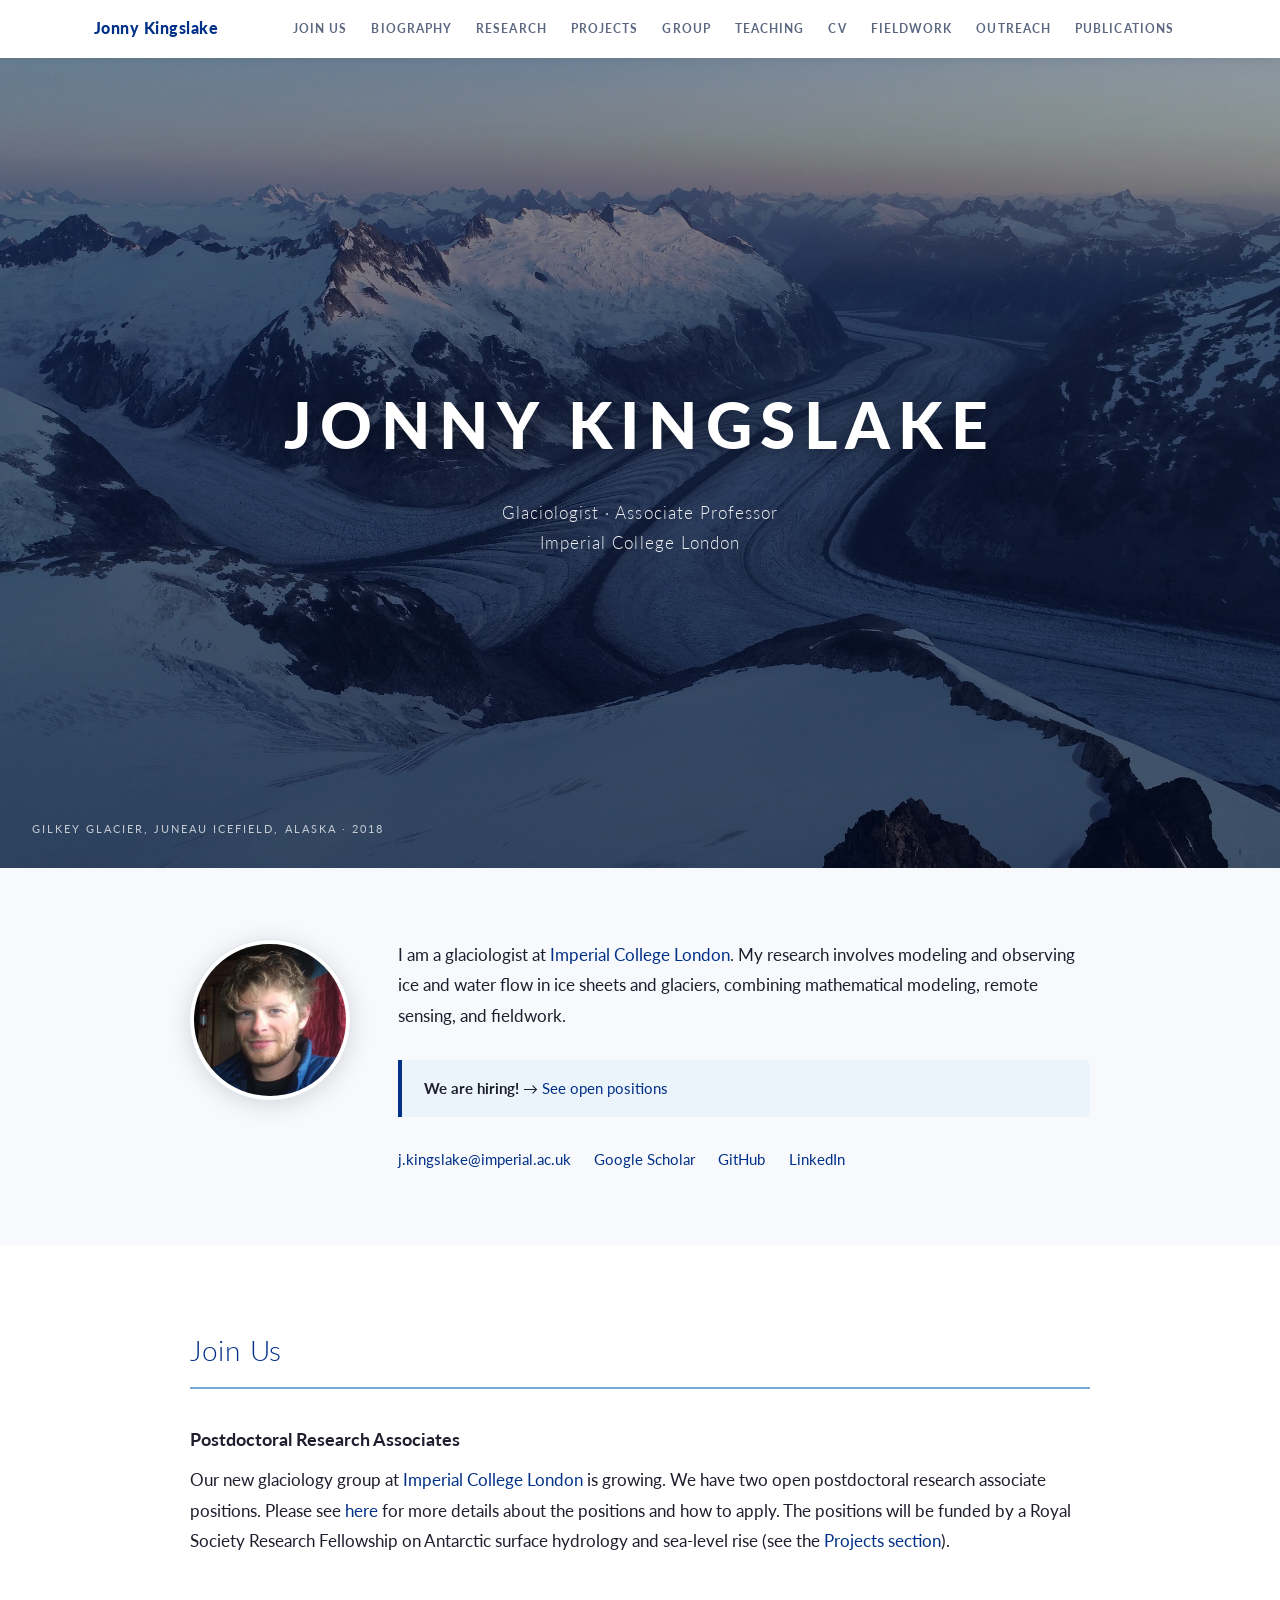
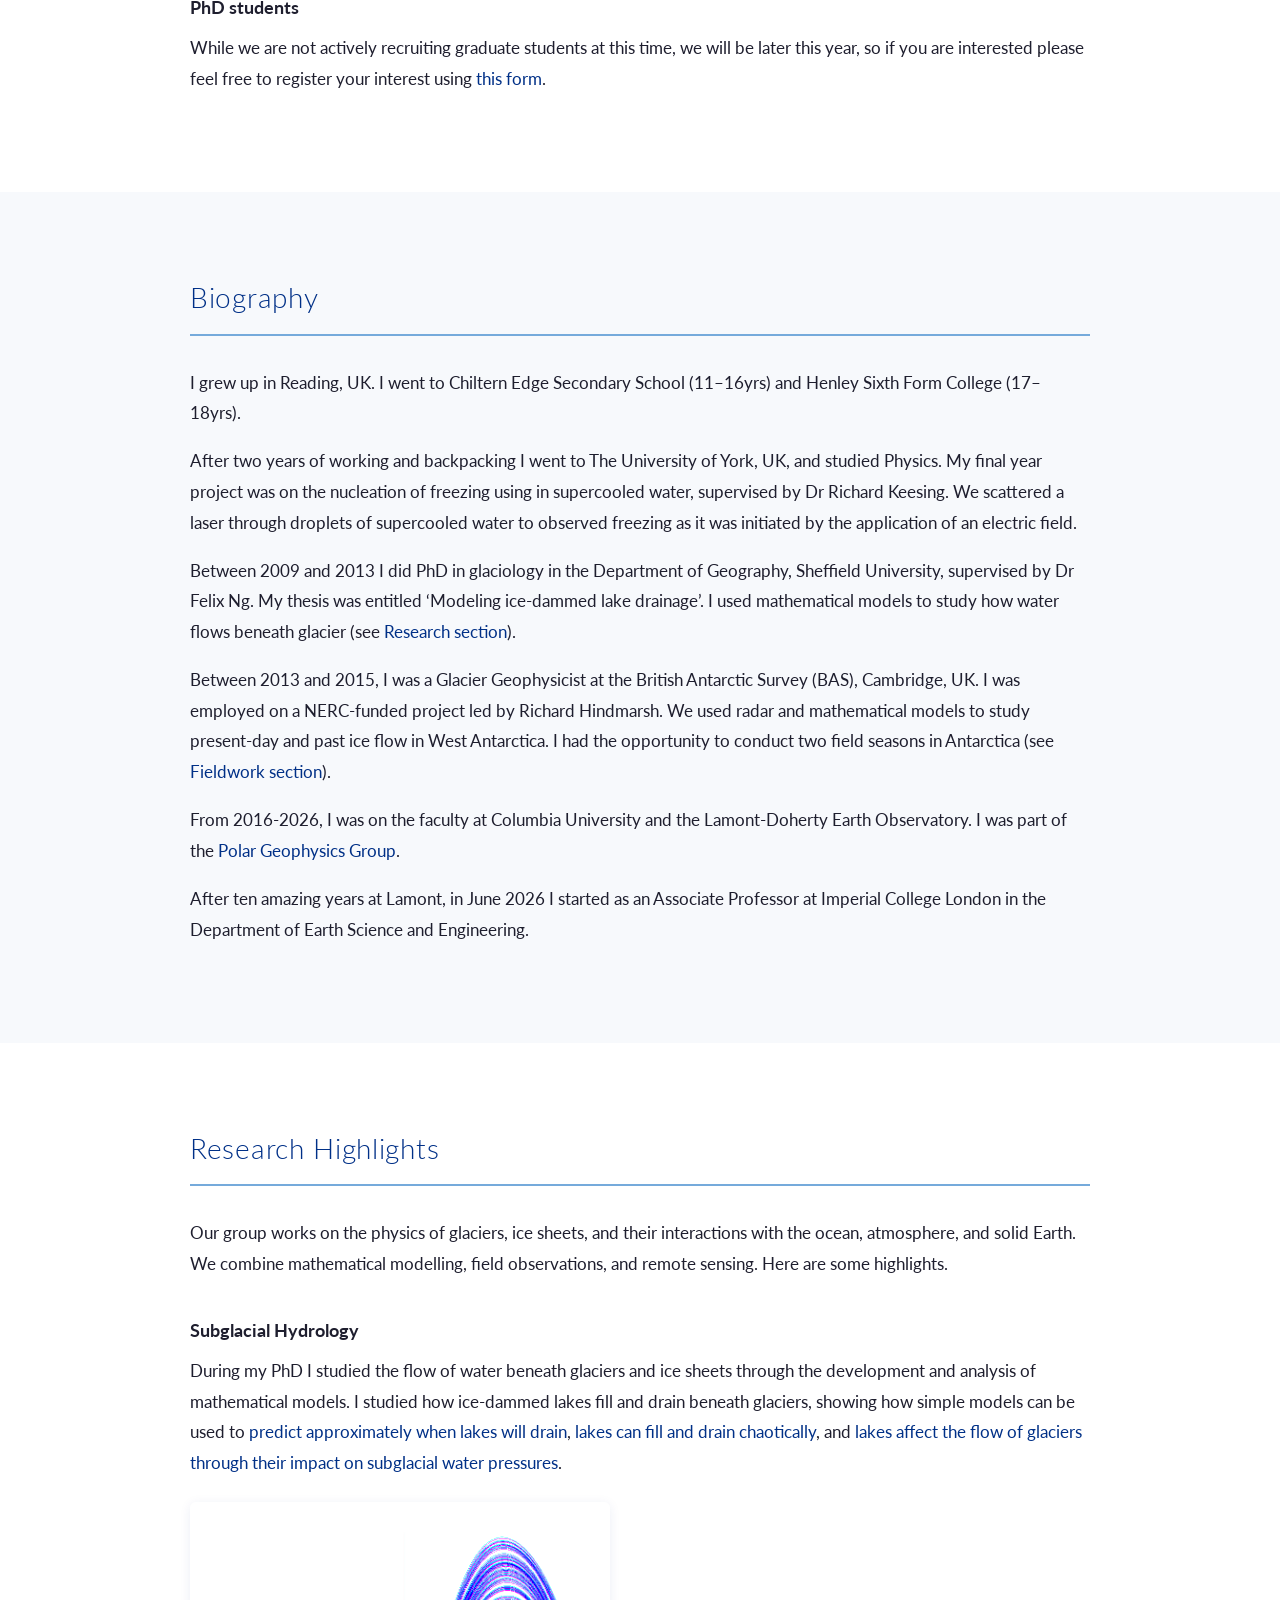
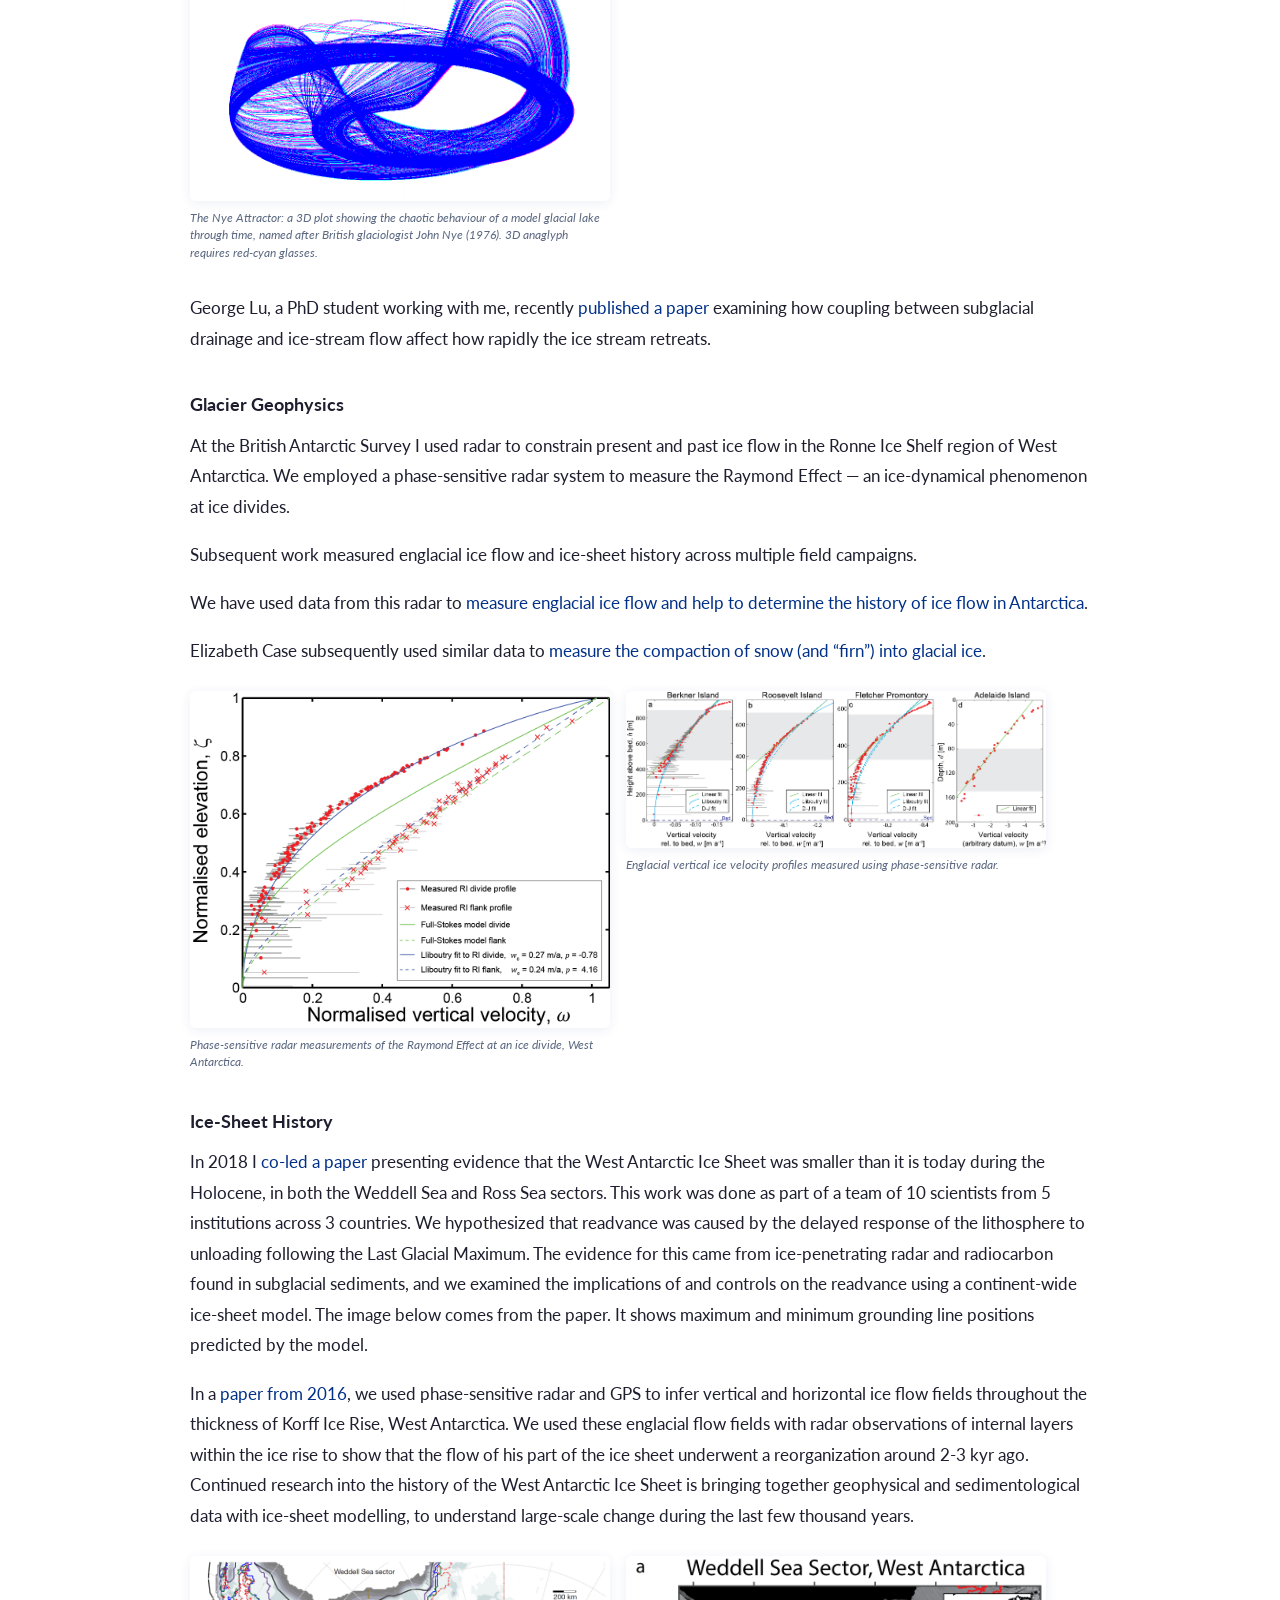
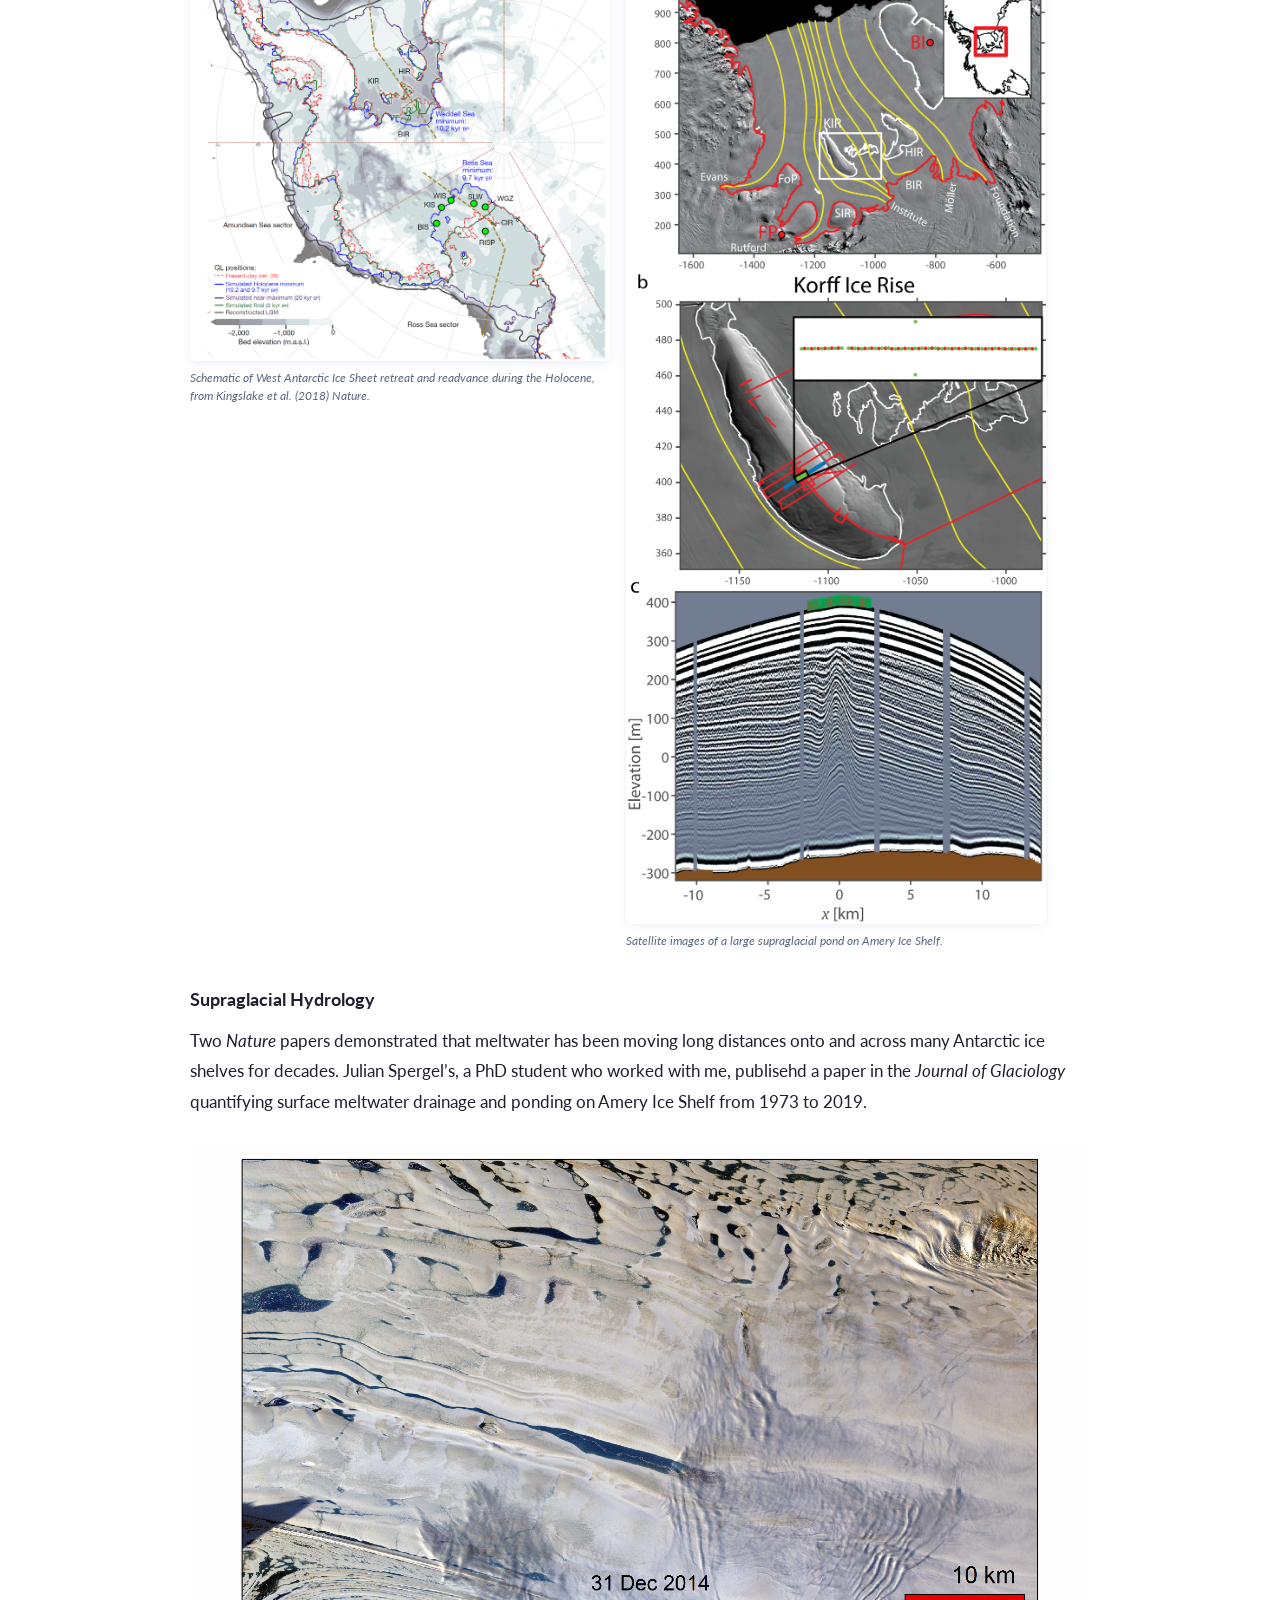
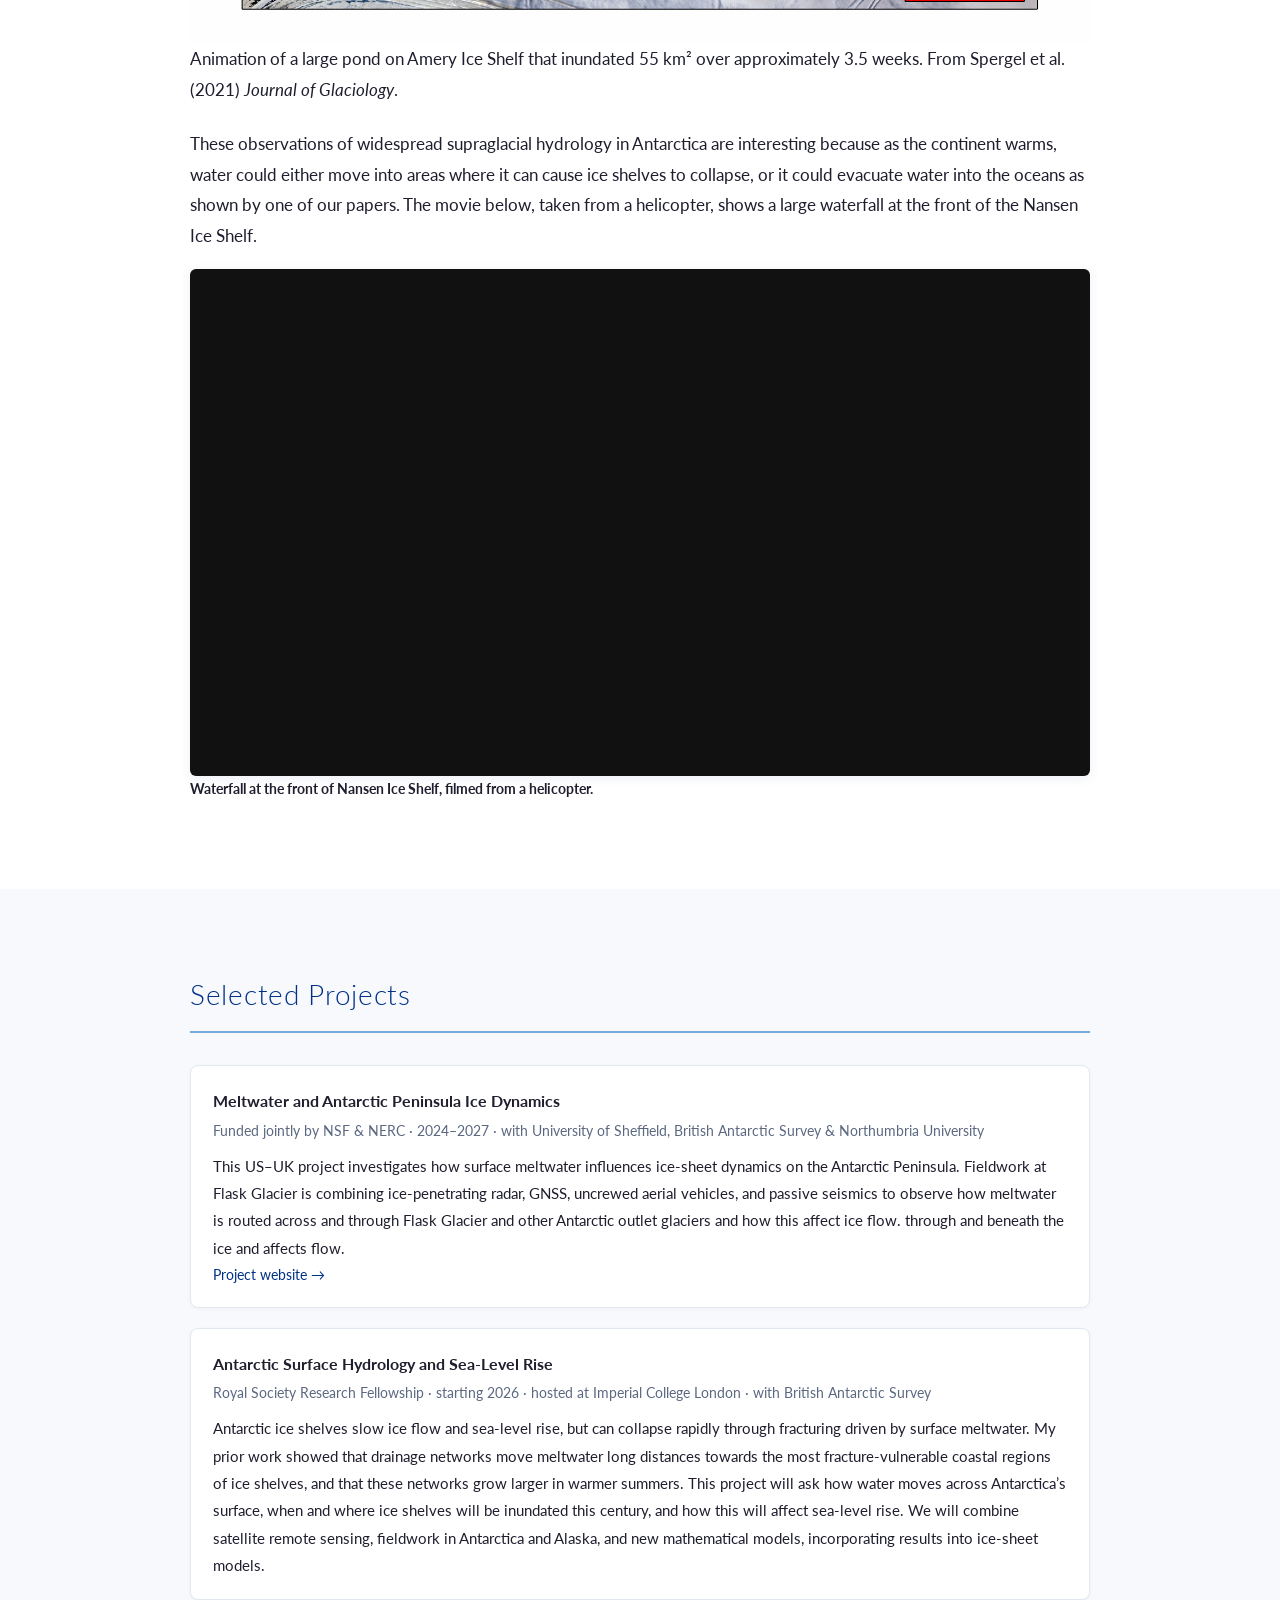
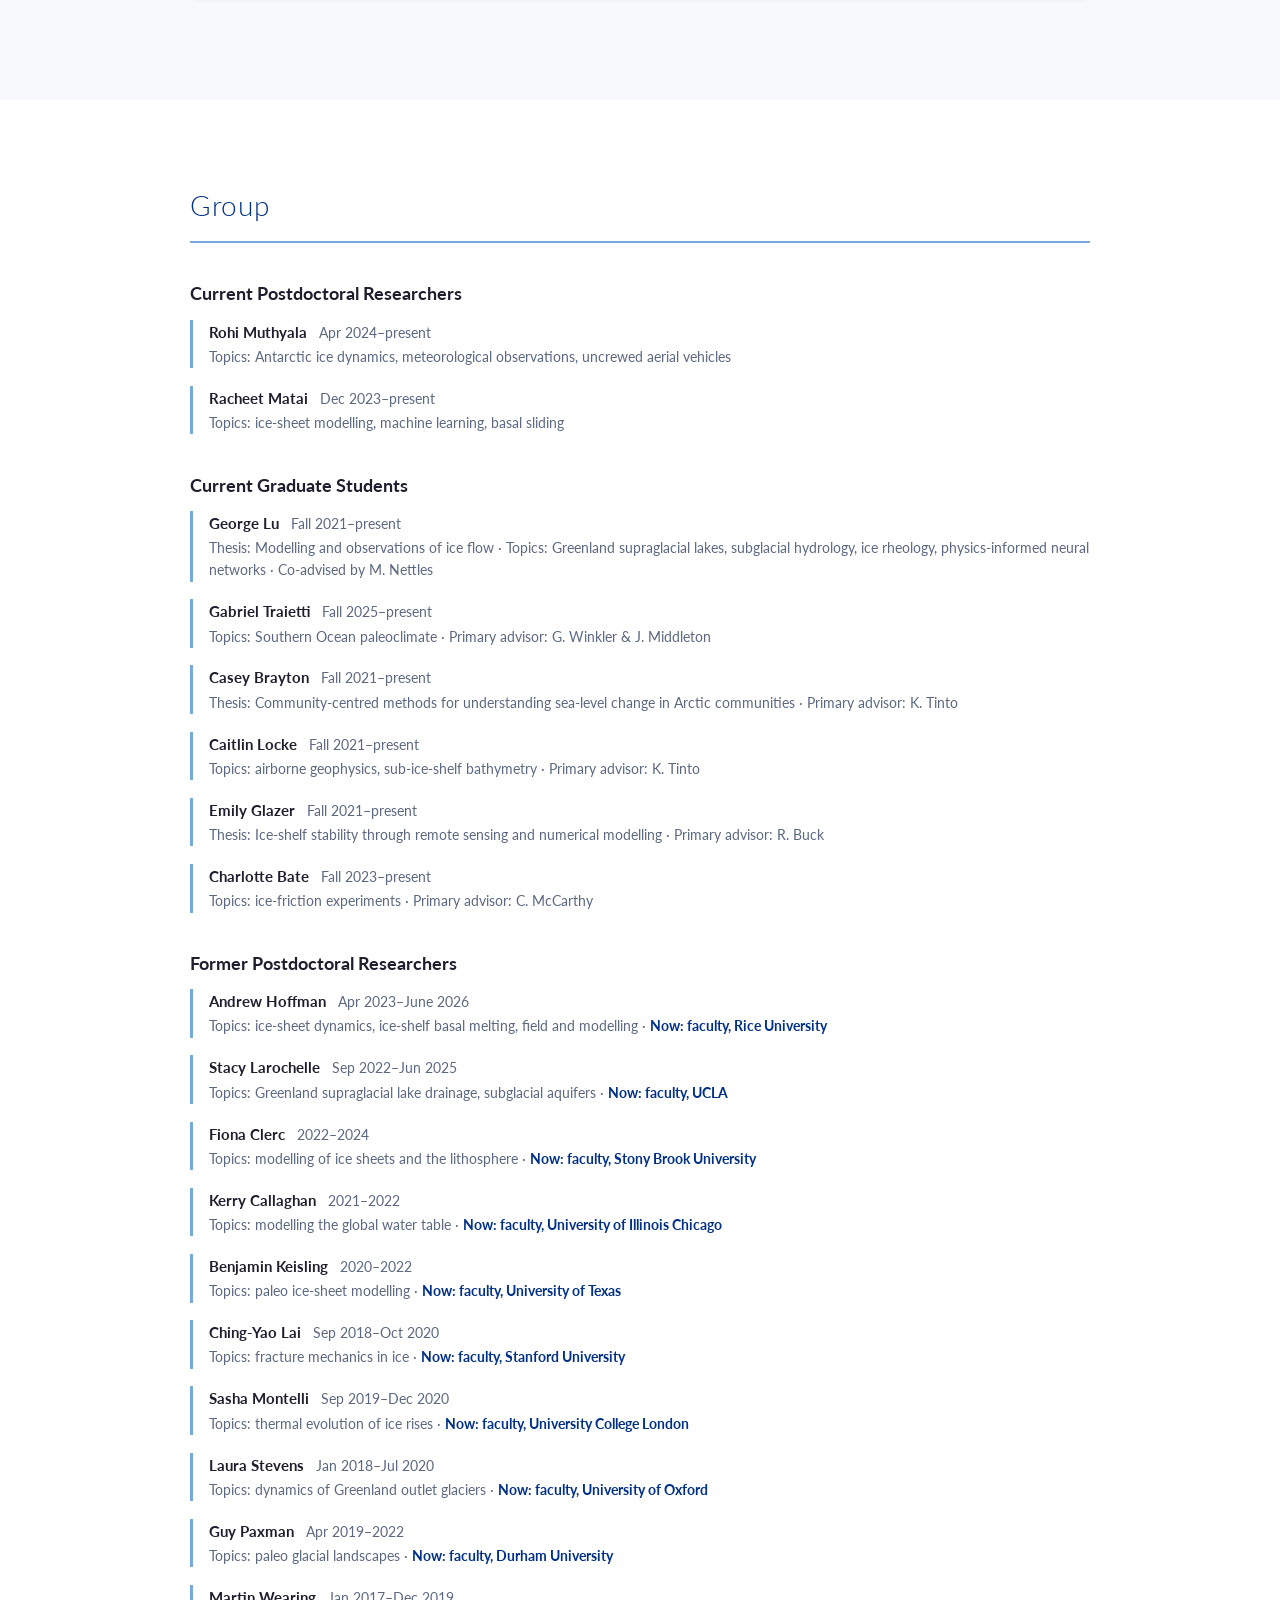
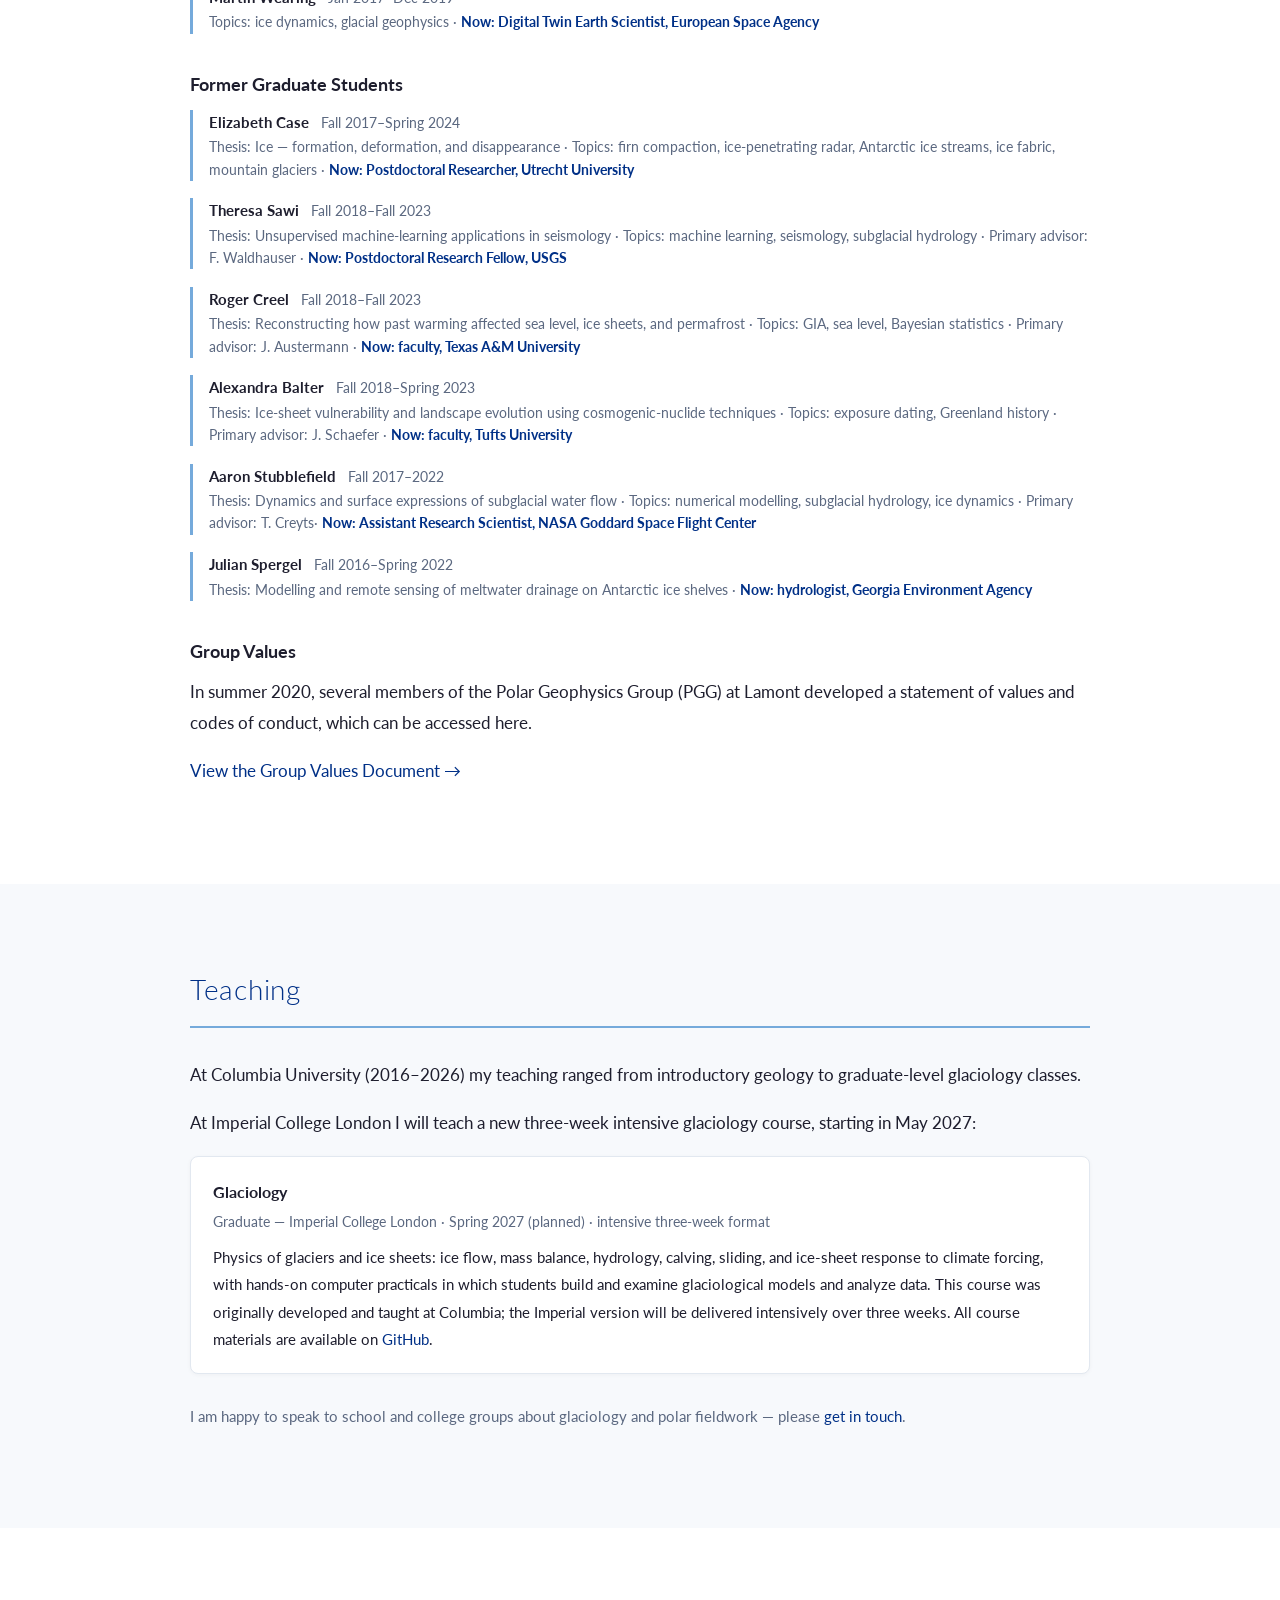
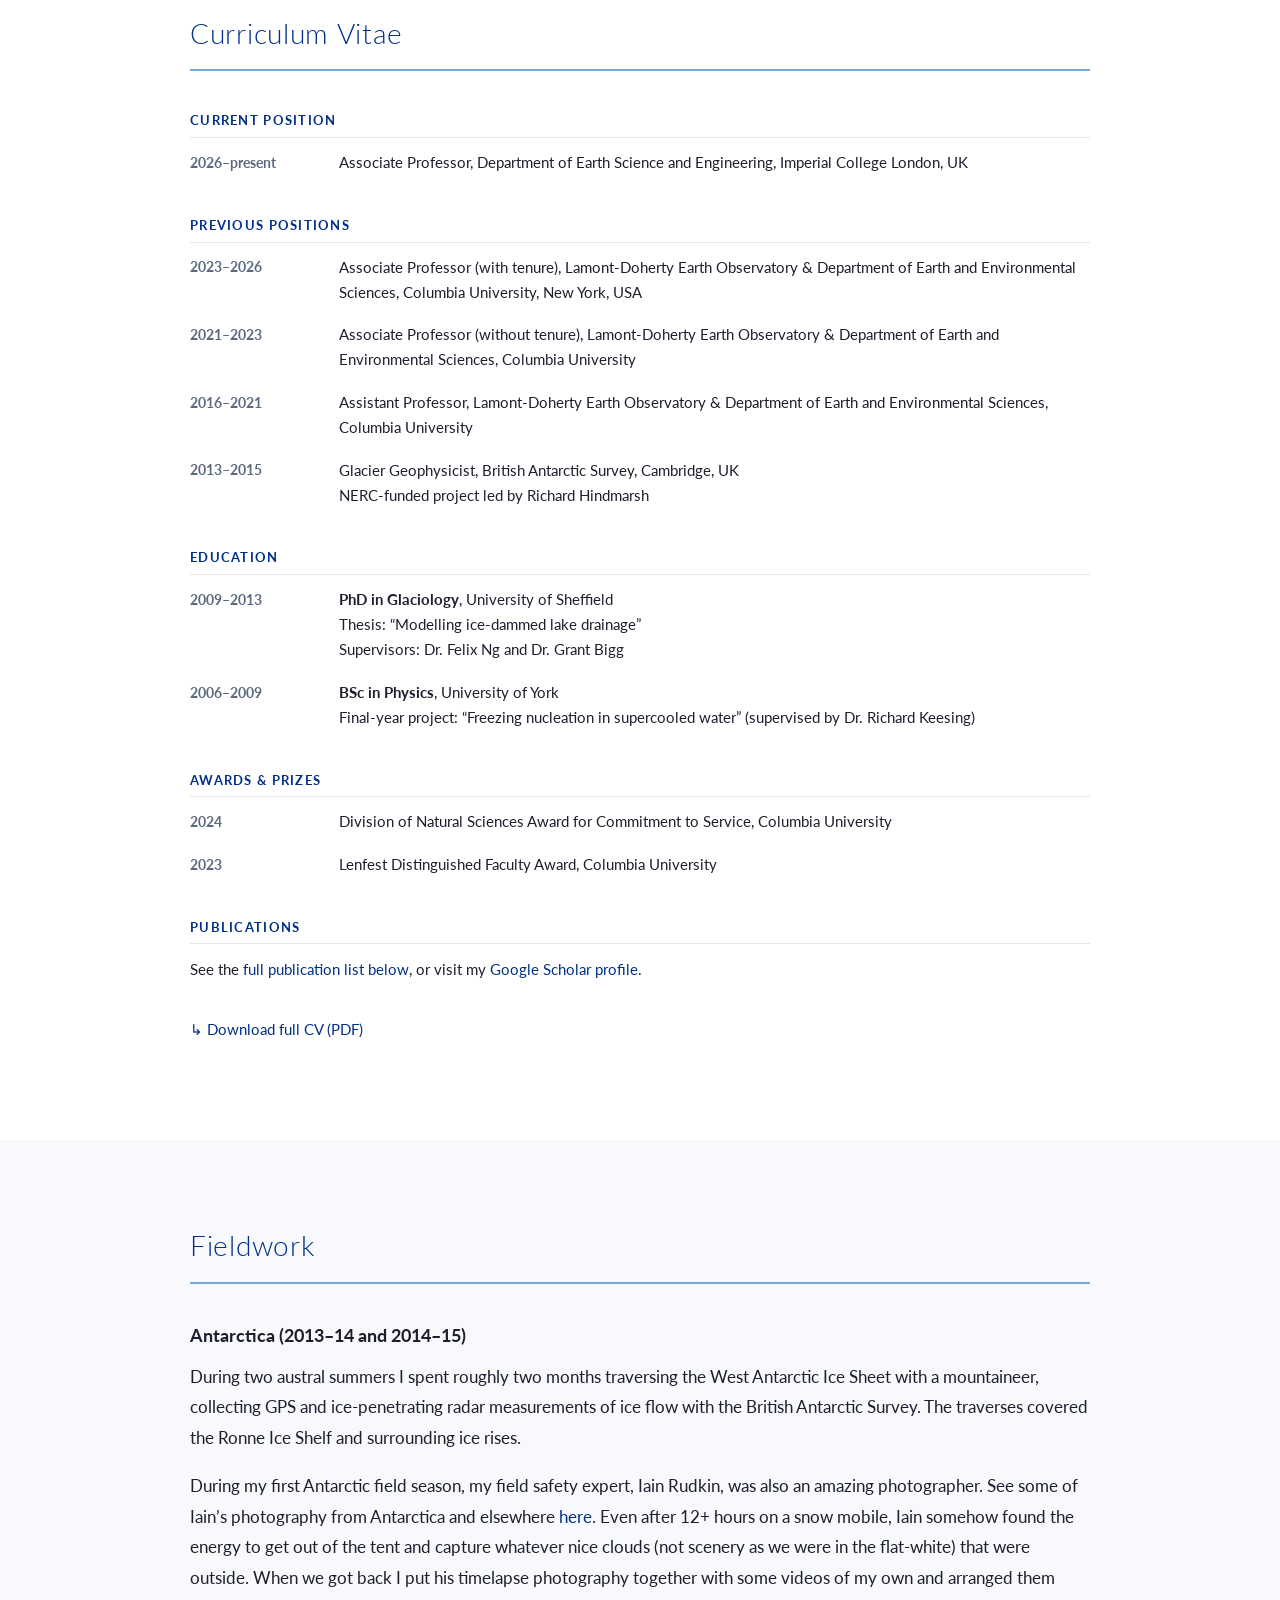
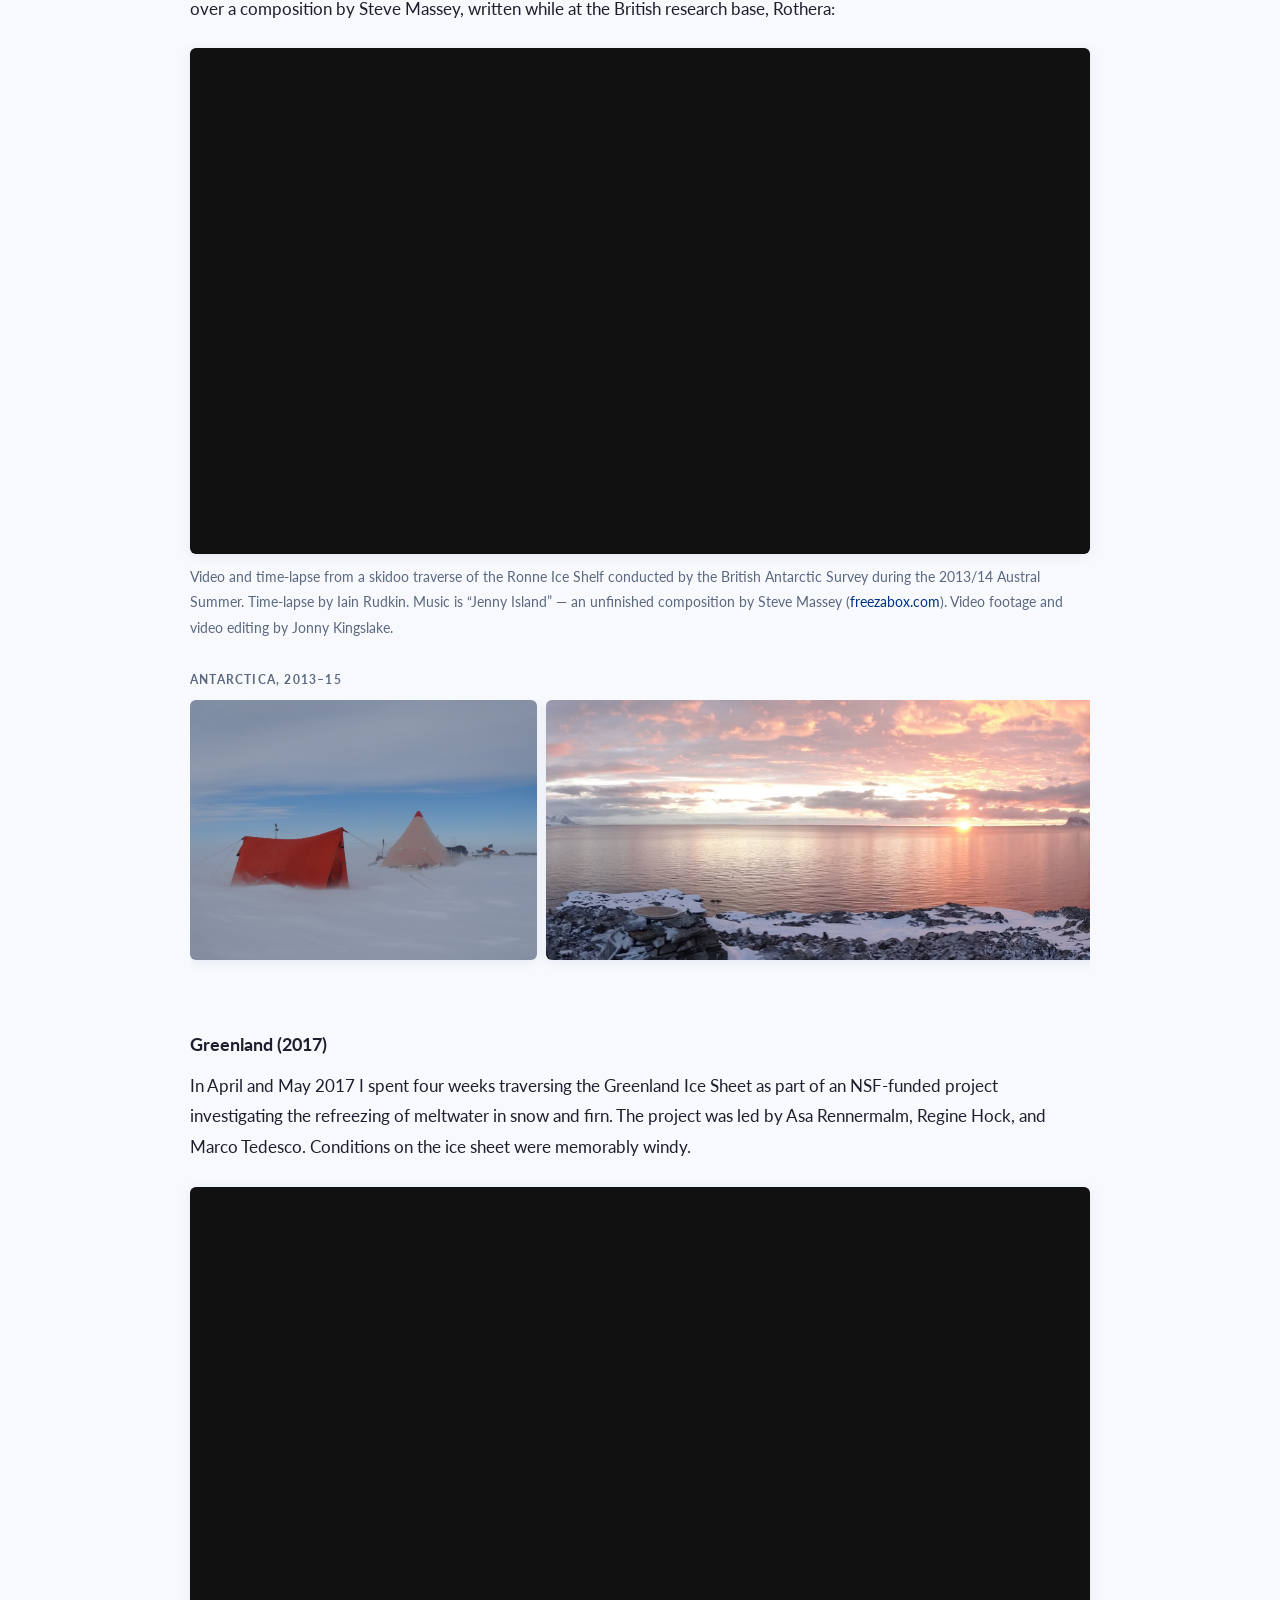
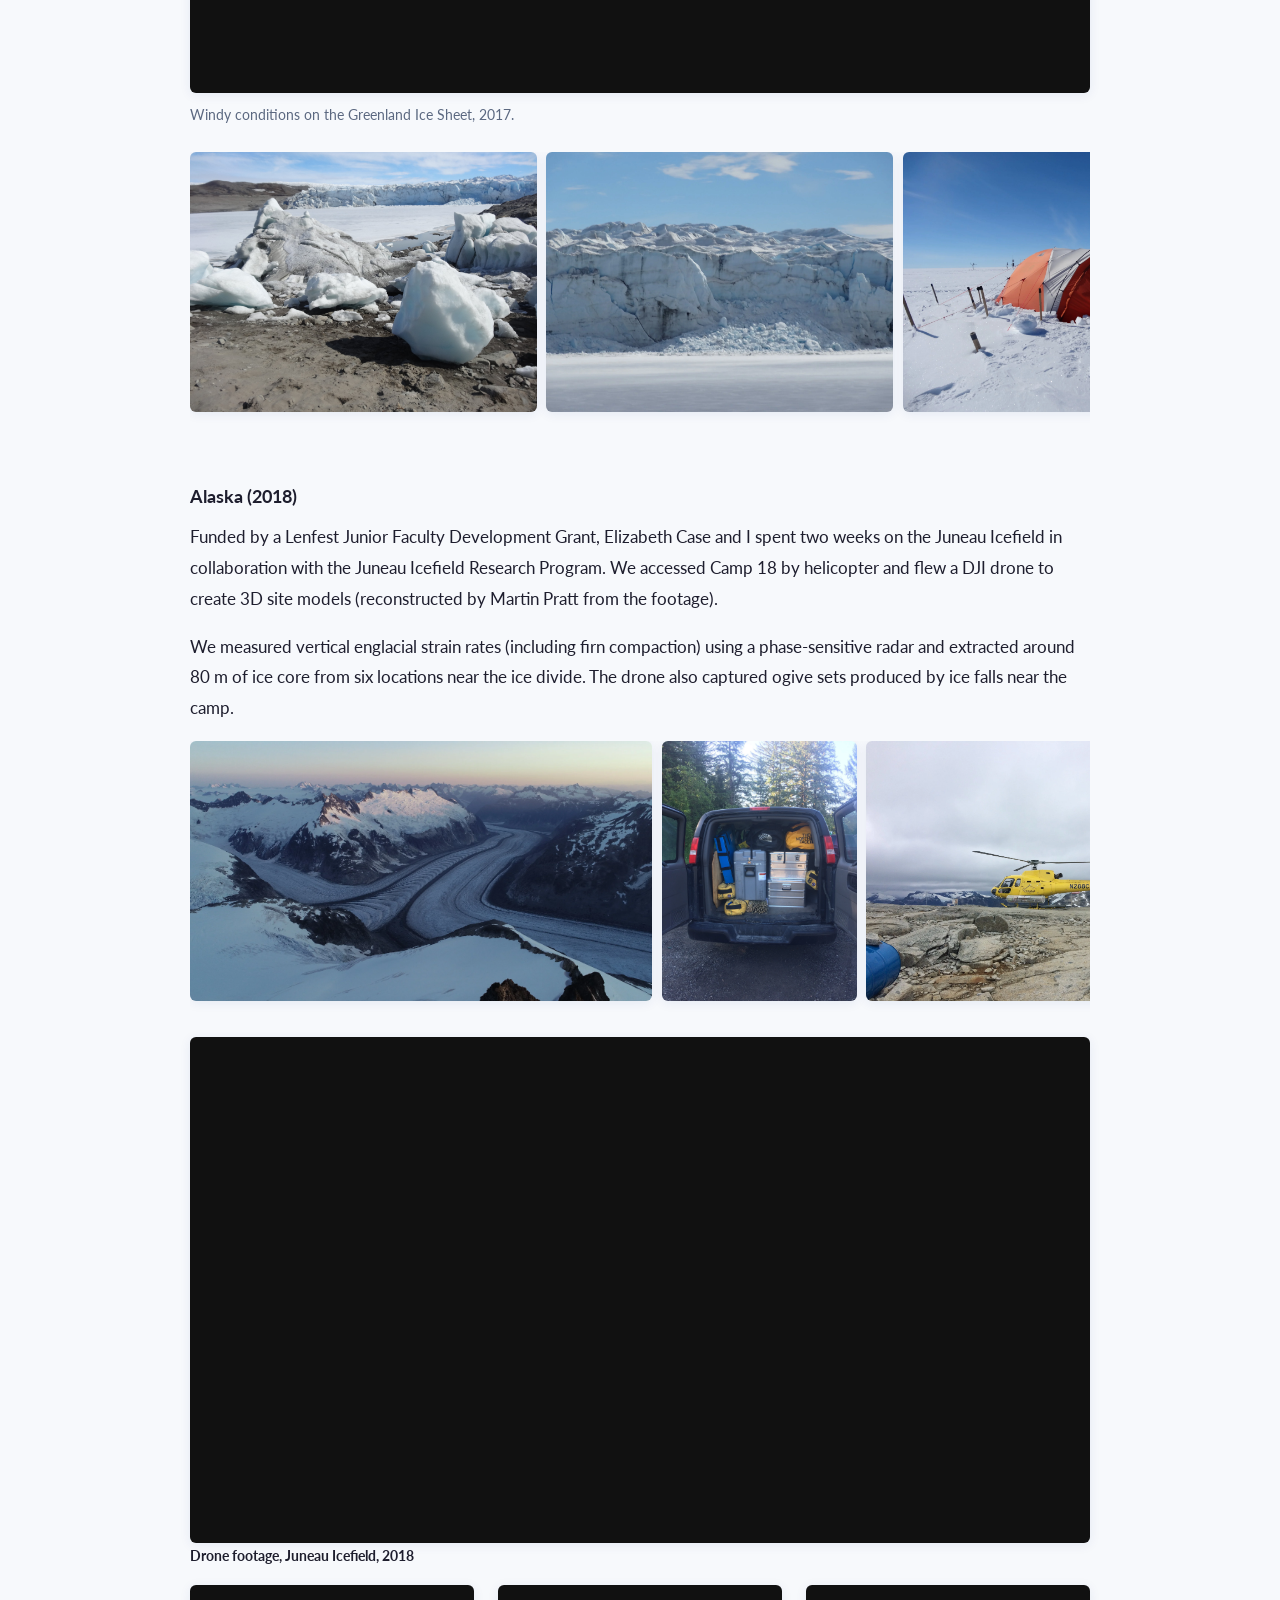
==== index.html @ 2c16e2d3 "comment out line in index which should have been commented." ====
<!DOCTYPE html>
<html lang="en">
<head>
  <meta charset="UTF-8">
  <meta name="viewport" content="width=device-width, initial-scale=1.0">
  <meta name="description" content="Jonny Kingslake — glaciologist at Imperial College London.">
  <title>Jonny Kingslake | Glaciologist</title>
  <link rel="preconnect" href="https://fonts.googleapis.com">
  <link rel="preconnect" href="https://fonts.gstatic.com" crossorigin>
  <link href="https://fonts.googleapis.com/css2?family=Lato:wght@300;400;700;900&display=swap" rel="stylesheet">
  <link rel="stylesheet" href="css/style.css">
</head>
<body>

<!-- ══════════════════════════════════════════
     NAVIGATION
     ══════════════════════════════════════════ -->
<nav>
  <div class="nav-inner">
    <a class="nav-brand" href="#home">Jonny Kingslake</a>
    <div class="nav-links">
      <a href="#positions">Join Us</a>
      <a href="#biography">Biography</a>
      <a href="#research">Research</a>
      <a href="#projects">Projects</a>
      <a href="#group">Group</a>
      <a href="#teaching">Teaching</a>
      <a href="#cv">CV</a>
      <a href="#fieldwork">Fieldwork</a>
      <a href="#outreach">Outreach</a>
      <a href="#publications">Publications</a>
    </div>
  </div>
</nav>

<!-- ══════════════════════════════════════════
     HOME
     ══════════════════════════════════════════ -->
<section id="home">

  <!-- Hero: Gilkey Glacier background -->
  <div class="hero">
    <div class="hero-inner">
      <div class="hero-name">Jonny Kingslake</div>
      <div class="hero-role">
        Glaciologist &middot; Associate Professor<br>
        Imperial College London
      </div>
    </div>
    <div class="hero-location">Gilkey Glacier, Juneau Icefield, Alaska &middot; 2018</div>
  </div>

  <!-- Content below hero -->
  <div class="home-content">
    <div class="home-content-inner">
      <img class="profile-photo"
           src="images/profile.jpg"
           alt="Jonny Kingslake"
           onerror="this.style.display='none'">
      <div>
        <p>
          I am a glaciologist at
          <a href="https://www.imperial.ac.uk/earth-science/">Imperial College London</a>.
          My research involves modeling and observing ice and water flow in ice sheets and
          glaciers, combining mathematical modeling, remote sensing, and
          fieldwork.
        </p>

        <div class="announce">
          <strong>We are hiring!</strong> &rarr;
          <a href="#positions">See open positions</a>
        </div>

        <div class="contact-bar">
          <a href="mailto:j.kingslake@imperial.ac.uk">j.kingslake@imperial.ac.uk</a>
          <a href="https://scholar.google.com/citations?user=YvZGpJIAAAAJ&hl=en&authuser=2">Google Scholar</a>
          <a href="https://github.com/jkingslake" target="_blank" rel="noopener">GitHub</a>
          <a href="https://www.linkedin.com/in/jonathan-kingslake-6ab2733a/" target="_blank" rel="noopener">LinkedIn</a>
        </div>
      </div>
    </div>
  </div>

</section>

<!-- ══════════════════════════════════════════
     OPEN POSITIONS
     Content loaded from content/positions.html
     ══════════════════════════════════════════ -->
<section id="positions">
  <div class="container">
    <h2 class="section-title">Join Us</h2>
    <div id="positions-content">
      <p>Loading&hellip;</p>
    </div>
  </div>
</section>

<!-- ══════════════════════════════════════════
     BIOGRAPHY
     Content loaded from content/bio.html
     ══════════════════════════════════════════ -->
<section id="biography">
  <div class="container">
    <h2 class="section-title">Biography</h2>
    <div id="bio-content">
      <!-- Content loaded from content/bio.html — requires python3 -m http.server 8080 for local preview -->
    </div>
  </div>
</section>

<!-- ══════════════════════════════════════════
     RESEARCH HIGHLIGHTS
     (static — images and text are tightly coupled)
     ══════════════════════════════════════════ -->
<section id="research">
  <div class="container">
    <h2 class="section-title">Research Highlights</h2>

    <p>
      Our group works on the physics of glaciers, ice sheets, and their interactions with the
      ocean, atmosphere, and solid Earth. We combine mathematical modelling, field
      observations, and remote sensing. Here are some highlights. 
    </p>

    <!-- Subglacial Hydrology -->
    <h3>Subglacial Hydrology</h3>
    <p>
        During my PhD I studied the flow of water beneath glaciers and ice sheets through the development and analysis of mathematical models. 
        I studied how ice-dammed lakes fill and drain beneath glaciers, showing how simple models can be used to
        <a href="http://eprints.whiterose.ac.uk/92058/1/kingslake_ng_2013b.pdf" target="_blank" rel="noopener">predict approximately when lakes will drain</a>,
        <a href="http://nora.nerc.ac.uk/511045/1/Kingslake%202015.pdf" target="_blank" rel="noopener">lakes can fill and drain chaotically</a>,
        and <a href="http://eprints.whiterose.ac.uk/92059/7/kingslake_ng_2013.pdf" target="_blank" rel="noopener">lakes affect the flow of glaciers through their impact on subglacial water pressures</a>.
    </p>

    <div class="fig-gallery">
      <figure>
        <img src="images/nye-attractor.gif"
             alt="The Nye Attractor — chaotic dynamics of a glaciohydraulic model"
             loading="lazy"
             onerror="this.closest('figure').style.display='none'">
        <figcaption>
          The <em>Nye Attractor</em>: a 3D plot showing the chaotic behaviour of a model
          glacial lake through time, named after British glaciologist John Nye (1976).
          3D anaglyph requires red-cyan glasses.
        </figcaption>
      </figure>
    </div>

    <p>
      George Lu, a PhD student working with me, recently <a href="https://tc.copernicus.org/articles/18/5301/2024/" target="_blank" rel="noopener">published a paper</a> examining how coupling between
      subglacial drainage and ice-stream flow affect how rapidly the ice stream retreats.
    </p>



    <!-- Glacier Geophysics -->
    <h3>Glacier Geophysics</h3>
    <p>
      At the British Antarctic Survey I used radar to constrain present and past ice flow in
      the Ronne Ice Shelf region of West Antarctica. We employed a phase-sensitive radar
      system to measure the Raymond Effect &mdash; an ice-dynamical phenomenon at ice divides.
    </p>
    <p>
      Subsequent work measured englacial ice flow and ice-sheet history across multiple field
      campaigns. 
    </p>

    <p>
      We have used data from this radar to <a href="https://agupubs.onlinelibrary.wiley.com/doi/full/10.1002/2016GL070278" target="_blank" rel="noopener">measure englacial ice flow and help to determine the history of ice flow in Antarctica</a>.
    </p>

    <p>
      Elizabeth Case subsequently used similar data to <a href=”https://www.cambridge.org/core/journals/journal-of-glaciology/article/phasesensitive-radar-as-a-tool-for-measuring-firn-compaction/6400A1F1341117C72042EFC96DCE7234” target=”_blank” rel=”noopener”>measure the compaction of snow (and &ldquo;firn&rdquo;) into glacial ice</a>.
    </p>

    <div class="fig-gallery">
      <figure>
        <img src="images/fig4.png"
             alt="Phase-sensitive radar figure from Ronne Ice Shelf region"
             loading="lazy"
             onerror="this.closest('figure').style.display='none'">
        <figcaption>
          Phase-sensitive radar measurements of the Raymond Effect at an ice divide,
          West Antarctica.
        </figcaption>
      </figure>
      <figure>
        <img src="images/fig5.png"
             alt="Ice flow geophysics figure"
             loading="lazy"
             onerror="this.closest('figure').style.display='none'">
        <figcaption>
          Englacial vertical ice velocity profiles measured using phase-sensitive radar.
        </figcaption>
      </figure>
    </div>

    <!-- Ice-Sheet History -->
    <h3>Ice-Sheet History</h3>
    <p>
      In 2018 I <a href="https://www.nature.com/articles/s41586-018-0208-x.pdf" target="_blank" rel="noopener">co-led a paper</a>
      presenting evidence that the West Antarctic Ice Sheet was smaller than it 
      is today during the Holocene, in both the Weddell Sea and Ross Sea sectors. 
      This work was done as part of a team of 10 scientists from 5 institutions across 3 countries. 
      We hypothesized that readvance was caused by the delayed response of the lithosphere to unloading 
      following the Last Glacial Maximum. The evidence for this came from ice-penetrating radar and 
      radiocarbon found in subglacial sediments, and we examined the implications of and controls on the 
      readvance using a continent-wide ice-sheet model. The image below comes from the paper. 
      It shows maximum and minimum grounding line positions predicted by the model. 
    </p>
    <p>
      In a <a href="http://onlinelibrary.wiley.com/doi/10.1002/2016GL070278/epdf" target="_blank" rel="noopener">paper from 2016</a>, we used phase-sensitive radar and GPS to infer vertical and horizontal 
      ice flow fields throughout the thickness of Korff Ice Rise, West Antarctica. 
      We used these englacial flow fields with radar observations of internal layers within the ice rise 
      to show that the flow of his part of the ice sheet underwent a reorganization around 2-3 kyr ago. 
      Continued research into the history of the West Antarctic Ice Sheet is bringing together geophysical 
      and sedimentological data with ice-sheet modelling, 
      to understand large-scale change during the last few thousand years. 
    </p>

    <div class="fig-gallery">
      <figure>
        <img src="images/wais-readvance.png"
             alt="West Antarctic Ice Sheet retreat and readvance during the Holocene"
             loading="lazy"
             onerror="this.closest('figure').style.display='none'">
        <figcaption>
          Schematic of West Antarctic Ice Sheet retreat and readvance during the Holocene,
          from Kingslake et al. (2018) <em>Nature</em>.
        </figcaption>
      </figure>
      <figure>
        <img src="images/supra-fig1.png"
             alt="Satellite images of a large supraglacial pond on Amery Ice Shelf"
             loading="lazy"
             onerror="this.closest('figure').style.display='none'">
        <figcaption>
          Satellite images of a large supraglacial pond on Amery Ice Shelf.
        </figcaption>
      </figure>
    </div>

    <!-- Supraglacial Hydrology -->
    <h3>Supraglacial Hydrology</h3>

    <p>
      Two <em>Nature</em> papers demonstrated that meltwater has been moving long
      distances onto and across many Antarctic ice shelves for decades. Julian
      Spergel&rsquo;s, a PhD student who worked with me, publisehd a paper in the 
      <em>Journal of Glaciology</em> quantifying surface
      meltwater drainage and ponding on Amery Ice Shelf from 1973 to 2019.
    </p>

    <figure style="margin-top:1.5rem;">
      <img src="images/amery-animation.gif"
           alt="Animation of pond expansion on Amery Ice Shelf"
           loading="lazy"
           style="width:100%; border-radius:6px;"
           onerror="this.closest('figure').style.display='none'">
      <figcaption>
        Animation of a large pond on Amery Ice Shelf that inundated
        55&nbsp;km&sup2; over approximately 3.5&nbsp;weeks. From Spergel et al. (2021)
        <em>Journal of Glaciology</em>.
      </figcaption>
    </figure>

    <p style="margin-top:1.5rem;">
      These observations of widespread supraglacial hydrology in Antarctica are interesting because
      as the continent warms, water could either move into areas where it can cause ice shelves to
      collapse, or it could evacuate water into the oceans as shown by one of our papers. The movie
      below, taken from a helicopter, shows a large waterfall at the front of the Nansen Ice Shelf.
    </p>
    <div class="video-card" style="margin-top:1rem;">
      <div class="video-wrap">
        <iframe src="https://www.youtube.com/embed/dAOBbXQys78"
                title="Waterfall at the front of Nansen Ice Shelf"
                frameborder="0"
                allow="accelerometer; autoplay; clipboard-write; encrypted-media; gyroscope; picture-in-picture"
                allowfullscreen></iframe>
      </div>
      <div class="video-title">Waterfall at the front of Nansen Ice Shelf, filmed from a helicopter.</div>
    </div>

  </div>
</section>

<!-- ══════════════════════════════════════════
     SELECTED PROJECTS
     ══════════════════════════════════════════ -->
<section id="projects">
  <div class="container">
    <h2 class="section-title">Selected Projects</h2>

    <div class="course-card">
      <div class="course-name">Meltwater and Antarctic Peninsula Ice Dynamics</div>
      <div class="course-meta">Funded jointly by NSF &amp; NERC &middot; 2024&ndash;2027 &middot; with University of Sheffield, British Antarctic Survey &amp; Northumbria University</div>
      <p>
        This US&ndash;UK project investigates how surface meltwater influences ice-sheet dynamics
        on the Antarctic Peninsula. Fieldwork at Flask Glacier is combining ice-penetrating radar,
        GNSS, uncrewed aerial vehicles, and passive seismics to observe how meltwater is routed across and through 
        Flask Glacier and other Antarctic outlet glaciers and how this affect ice flow. 
        through and beneath the ice and affects flow. 
      </p>
      <p style="margin-bottom:0; font-size:.88rem;">
        <a href="https://ldeo-glaciology.github.io/AntPen_NSF_NERC/" target="_blank" rel="noopener">Project website &rarr;</a>
      </p>
    </div>

    <div class="course-card">
      <div class="course-name">Antarctic Surface Hydrology and Sea-Level Rise</div>
      <div class="course-meta">Royal Society Research Fellowship &middot; starting 2026 &middot; hosted at Imperial College London &middot; with British Antarctic Survey</div>
      <p>
        Antarctic ice shelves slow ice flow and sea-level rise, but can collapse rapidly through
        fracturing driven by surface meltwater. My prior work showed that drainage networks
        move meltwater long distances towards the most fracture-vulnerable coastal regions of ice
        shelves, and that these networks grow larger in warmer summers. This project will ask
        how water moves across Antarctica&rsquo;s surface, when and where ice shelves will be
        inundated this century, and how this will affect sea-level rise. We will combine
        satellite remote sensing, fieldwork in Antarctica and Alaska, and new mathematical models,
        incorporating results into ice-sheet models.
      </p>
    </div>

  </div>
</section>

<!-- ══════════════════════════════════════════
     GROUP
     Content loaded from content/group.html
     ══════════════════════════════════════════ -->
<section id="group">
  <div class="container">
    <h2 class="section-title">Group</h2>
    <div id="group-content">
      <p>Loading&hellip;</p>
    </div>
  </div>
</section>

<!--══════════════════════════════════════════
     TEACHING
     Content loaded from content/teaching.html
     ══════════════════════════════════════════ -->
<section id="teaching">
  <div class="container">
    <h2 class="section-title">Teaching</h2>
    <div id="teaching-content">
      <p>Loading&hellip;</p>
    </div>
  </div>
</section>

<!-- ══════════════════════════════════════════
     CV
     Content loaded from content/cv.html
     ══════════════════════════════════════════ -->
<section id="cv">
  <div class="container">
    <h2 class="section-title">Curriculum Vitae</h2>
    <div id="cv-content">
      <p>Loading&hellip;</p>
    </div>
  </div>
</section>

<!-- ══════════════════════════════════════════
     FIELDWORK
     ══════════════════════════════════════════ -->
<section id="fieldwork">
  <div class="container">
    <h2 class="section-title">Fieldwork</h2>

    <div class="fieldwork-entry">
      <h3>Antarctica (2013&ndash;14 and 2014&ndash;15)</h3>
      <p>
        During two austral summers I spent roughly two months traversing the West Antarctic
        Ice Sheet with a mountaineer, collecting GPS and ice-penetrating radar
        measurements of ice flow with the British Antarctic Survey. The traverses covered
        the Ronne Ice Shelf and surrounding ice rises.
      </p>
      <p>
        During my first Antarctic field season, my field safety expert, Iain Rudkin, was also
        an amazing photographer. See some of Iain&rsquo;s photography from Antarctica and
        elsewhere <a href="https://www.iainrudkin.com" target="_blank" rel="noopener">here</a>.
        Even after 12+ hours on a snow mobile, Iain somehow found the energy to get out of
        the tent and capture whatever nice clouds (not scenery as we were in the flat-white)
        that were outside. When we got back I put his timelapse photography together with
        some videos of my own and arranged them over a composition by Steve Massey, written
        while at the British research base, Rothera:
      </p>
      <div class="video-card" style="margin:1.5rem 0;">
        <div class="video-wrap">
          <iframe src="https://www.youtube.com/embed/MYFUgIQBcT4"
                  title="Skidoo traverse of the Ronne Ice Shelf, 2013/14"
                  allow="accelerometer; autoplay; clipboard-write; encrypted-media; gyroscope; picture-in-picture"
                  allowfullscreen
                  loading="lazy"></iframe>
        </div>
        <p style="font-size:.88rem; color:var(--text-light); margin-top:.6rem;">
          Video and time-lapse from a skidoo traverse of the Ronne Ice Shelf conducted by the
          British Antarctic Survey during the 2013/14 Austral Summer. Time-lapse by Iain Rudkin.
          Music is &ldquo;Jenny Island&rdquo; &mdash; an unfinished composition by Steve Massey
          (<a href="http://freezabox.com" target="_blank" rel="noopener">freezabox.com</a>).
          Video footage and video editing by Jonny Kingslake.
        </p>
      </div>
      <div class="photo-strip-label">Antarctica, 2013&ndash;15</div>
      <div class="photo-strip">
        <img src="images/fieldwork/ant-01.jpg" alt="Antarctic fieldwork camp in a blizzard" loading="lazy">
        <img src="images/fieldwork/ant-02.jpg" alt="Fieldwork on the West Antarctic Ice Sheet" loading="lazy">
        <img src="images/fieldwork/ant-03.jpg" alt="West Antarctic Ice Sheet traverse" loading="lazy">
        <img src="images/fieldwork/ant-04.jpg" alt="GPS and radar measurements, Antarctica" loading="lazy">
        <img src="images/fieldwork/ant-05.jpg" alt="Skidoo traverse, Ronne Ice Shelf" loading="lazy">
        <img src="images/fieldwork/ant-06.jpg" alt="Antarctica fieldwork scene" loading="lazy">
        <img src="images/fieldwork/ant-07.jpg" alt="Radar survey, West Antarctica" loading="lazy">
        <img src="images/fieldwork/ant-08.jpg" alt="Radar sled in Antarctica" loading="lazy">
        <img src="images/fieldwork/ant-09.jpg" alt="British Antarctic Survey Twin Otter" loading="lazy">
      </div>
    </div>

    <div class="fieldwork-entry">
      <h3>Greenland (2017)</h3>
      <p>
        In April and May 2017 I spent four weeks traversing the Greenland Ice Sheet as part
        of an NSF-funded project investigating the refreezing of meltwater in snow and firn.
        The project was led by Asa Rennermalm, Regine Hock, and Marco Tedesco. Conditions
        on the ice sheet were memorably windy.
      </p>
      <div class="video-card" style="margin:1.5rem 0;">
        <div class="video-wrap">
          <iframe src="https://www.youtube.com/embed/ebOWaNQ3jVY"
                  title="Greenland Ice Sheet fieldwork, 2017"
                  allow="accelerometer; autoplay; clipboard-write; encrypted-media; gyroscope; picture-in-picture"
                  allowfullscreen
                  loading="lazy"></iframe>
      </div>
        <p style="font-size:.88rem; color:var(--text-light); margin-top:.6rem;">
          Windy conditions on the Greenland Ice Sheet, 2017.
        </p>
      </div>
      <div class="photo-strip">
        <img src="images/fieldwork/grn-01.jpg" alt="Greenland Ice Sheet traverse" loading="lazy">
        <img src="images/fieldwork/grn-02.jpg" alt="Greenland fieldwork camp" loading="lazy">
        <img src="images/fieldwork/grn-03.jpg" alt="Greenland snow and firn measurements" loading="lazy">
        <img src="images/fieldwork/grn-04.jpg" alt="Greenland Ice Sheet 2017" loading="lazy">
      </div>
    </div>

    <div class="fieldwork-entry">
      <h3>Alaska (2018)</h3>
      <p>
        Funded by a Lenfest Junior Faculty Development Grant, Elizabeth Case and I spent
        two weeks on the Juneau Icefield in collaboration with the Juneau Icefield Research
        Program. We accessed Camp&nbsp;18 by helicopter and flew a DJI drone to create 3D
        site models (reconstructed by Martin Pratt from the footage).
      </p>
      <p>
        We measured vertical englacial strain rates (including firn compaction) using a
        phase-sensitive radar and extracted around 80&nbsp;m of ice core from six locations
        near the ice divide. The drone also captured ogive sets produced by ice falls
        near the camp.
      </p>
      <div class="photo-strip">
        <img src="images/gilkey-glacier.jpg" alt="Gilkey Glacier from the air, Juneau Icefield" loading="lazy">
        <img src="images/alaska/ak-01.jpg" alt="Field equipment loaded for the Juneau Icefield" loading="lazy">
        <img src="images/alaska/ak-02.jpg" alt="Juneau Icefield Research Program, 2018" loading="lazy">
        <img src="images/alaska/ak-03.jpg" alt="Juneau Icefield camp" loading="lazy">
        <img src="images/alaska/ak-04.jpg" alt="Ice core extraction, Juneau Icefield" loading="lazy">
        <img src="images/alaska/ak-05.jpg" alt="Phase-sensitive radar on the Juneau Icefield" loading="lazy">
        <img src="images/alaska/ak-06.jpg" alt="Juneau Icefield fieldwork 2018" loading="lazy">
        <img src="images/alaska/ak-07.jpg" alt="Juneau Icefield 2018" loading="lazy">
        <img src="images/alaska/ak-08.jpg" alt="Alaska fieldwork 2018" loading="lazy">
      </div>
      <!-- Drone footage: full width -->
      <div class="video-card" style="margin-top:1.5rem;">
        <div class="video-wrap">
          <iframe src="https://www.youtube.com/embed/zcIQzujq_qM"
                  title="Drone footage, Juneau Icefield, 2018"
                  allow="accelerometer; autoplay; clipboard-write; encrypted-media; gyroscope; picture-in-picture"
                  allowfullscreen loading="lazy"></iframe>
        </div>
        <div class="video-title">Drone footage, Juneau Icefield, 2018</div>
      </div>
      <!-- Three smaller videos in a row -->
      <div class="video-grid" style="margin-top:1rem;">
        <div class="video-card">
          <div class="video-wrap">
            <iframe src="https://www.youtube.com/embed/ybwDq4md9Us"
                    title="Juneau Icefield, 2018, from a helicopter flying from Juneau to JIRP Camp 18"
                    allow="accelerometer; autoplay; clipboard-write; encrypted-media; gyroscope; picture-in-picture"
                    allowfullscreen loading="lazy"></iframe>
          </div>
          <div class="video-title">Juneau Icefield from a helicopter flying from Juneau to JIRP Camp&nbsp;18, 2018</div>
        </div>
        <div class="video-card">
          <div class="video-wrap">
            <iframe src="https://www.youtube.com/embed/V3zcAmeYmKw"
                    title="Ogives on Gilkey Glacier, Juneau Icefield, Alaska, July 2018"
                    allow="accelerometer; autoplay; clipboard-write; encrypted-media; gyroscope; picture-in-picture"
                    allowfullscreen loading="lazy"></iframe>
          </div>
          <div class="video-title">Ogives on Gilkey Glacier, Juneau Icefield, July 2018</div>
        </div>
        <div class="video-card">
          <div class="video-wrap">
            <iframe src="https://www.youtube.com/embed/CISDXbPYA7w"
                    title="View from helicopter over Gilkey Glacier, Alaska"
                    allow="accelerometer; autoplay; clipboard-write; encrypted-media; gyroscope; picture-in-picture"
                    allowfullscreen loading="lazy"></iframe>
          </div>
          <div class="video-title">View from helicopter over Gilkey Glacier, Alaska</div>
        </div>
      </div>
    </div>

  </div>
</section>

<!-- ══════════════════════════════════════════
     OUTREACH
     ══════════════════════════════════════════ -->
<section id="outreach">
  <div class="container">
    <h2 class="section-title">Outreach</h2>

    <p>
      I am committed to communicating glaciology and polar science to broad audiences.
      Regular events include:
    </p>

    <ul>
      <li>Women in STEM event at the Intrepid Air and Space Museum</li>
      <li>Earth-Sun Day at the American Museum of Natural History</li>
      <li>Hudson River Community Sailing Club events</li>
      <li>Lycée Français de New York school visits</li>
      <li>Annual Lamont-Doherty Earth Observatory Open House</li>
    </ul>

    <h3>EI Live Lecture Series (2020)</h3>
    <p>
      During 2020, when in-person outreach was unavailable, I gave a series of
      &ldquo;EI&nbsp;Live&rdquo; online assessible lectures about my research:
    </p>

    <div class="video-grid">
      <div class="video-card">
        <div class="video-title">Antarctica Fieldwork</div>
        <div class="video-wrap">
          <iframe src="https://www.youtube.com/embed/cZ__4UxRQC0"
                  title="EI Live: Antarctica fieldwork"
                  allow="accelerometer; autoplay; clipboard-write; encrypted-media; gyroscope; picture-in-picture"
                  allowfullscreen
                  loading="lazy"></iframe>
        </div>
      </div>
      <div class="video-card">
        <div class="video-title">Alaska Fieldwork</div>
        <div class="video-wrap">
          <iframe src="https://www.youtube.com/embed/3gCWvJflVP8"
                  title="EI Live: Alaska fieldwork"
                  allow="accelerometer; autoplay; clipboard-write; encrypted-media; gyroscope; picture-in-picture"
                  allowfullscreen
                  loading="lazy"></iframe>
        </div>
      </div>
      <div class="video-card">
        <div class="video-title">Heat Flow in Ice Sheets</div>
        <div class="video-wrap">
          <iframe src="https://www.youtube.com/embed/GR6HJtn5Aao"
                  title="EI Live: Heat flow in ice sheets"
                  allow="accelerometer; autoplay; clipboard-write; encrypted-media; gyroscope; picture-in-picture"
                  allowfullscreen
                  loading="lazy"></iframe>
        </div>
      </div>
    </div>

    <h3>LDEO Open House</h3>
    <p>
      Exhibits at the annual Lamont Open House have included a large-scale glacier goo
      demonstration, an Augmented Reality headset for manipulating a digital model of the
      Himalayas, a Google Earth tour with a 3D mouse, and a glacier-goo feature-tracking
      experiment to illustrate ice velocity measurements.
    </p>
    <div class="photo-strip">
      <img src="images/outreach/oh-01.jpg" alt="LDEO Open House outreach" loading="lazy">
      <img src="images/outreach/oh-02.jpg" alt="LDEO Open House demonstration" loading="lazy">
      <img src="images/outreach/oh-03.jpg" alt="Outreach event" loading="lazy">
      <img src="images/travel/tr-01.jpg" alt="Outreach demonstration with equipment" loading="lazy">
      <img src="images/travel/tr-03.jpg" alt="Outreach event with glacier model" loading="lazy">
      <img src="images/travel/tr-02.jpg" alt="Outreach event" loading="lazy">
    </div>

  </div>
</section>



<!-- ══════════════════════════════════════════
     PUBLICATIONS
     Content loaded from content/publications.html
     ══════════════════════════════════════════ -->
<section id="publications">
  <div class="container">
    <h2 class="section-title">Publications</h2>
    <div id="pubs-content">
      <p>Loading&hellip;</p>
    </div>
  </div>
</section>

<!-- ══════════════════════════════════════════
     FOOTER
     ══════════════════════════════════════════ -->
<footer>
  <p>Jonny Kingslake &mdash; Imperial College London</p>
  <p>
    <a href="mailto:j.kingslake@imperial.ac.uk">j.kingslake@imperial.ac.uk</a>
    &ensp;&middot;&ensp;
    <a href="https://scholar.google.com/scholar?q=Jonny+Kingslake">Google Scholar</a>
  </p>
</footer>

<!-- ══════════════════════════════════════════
     CONTENT LOADER
     Fetches editable section files from content/.
     Requires a local HTTP server for preview:
       python3 -m http.server 8080
     ══════════════════════════════════════════ -->
<script>
  async function loadContent(containerId, file) {
    const el = document.getElementById(containerId);
    if (!el) return;
    try {
      const res = await fetch(file);
      if (res.ok) el.innerHTML = await res.text();
    } catch (_) {
      // Keep inline fallback content (file:// protocol or missing file)
    }
  }

  document.addEventListener('DOMContentLoaded', () => {
    loadContent('bio-content',      'content/bio.html');
    loadContent('positions-content','content/positions.html');
    loadContent('teaching-content', 'content/teaching.html');
    loadContent('group-content',    'content/group.html');
    loadContent('cv-content',       'content/cv.html');
    loadContent('pubs-content',     'content/publications.html');

    // Drag-to-scroll for all photo strips
    document.querySelectorAll('.photo-strip').forEach(strip => {
      let isDown = false, startX, scrollLeft;
      strip.addEventListener('mousedown', e => {
        isDown = true;
        startX = e.pageX - strip.offsetLeft;
        scrollLeft = strip.scrollLeft;
      });
      strip.addEventListener('mouseleave', () => { isDown = false; });
      strip.addEventListener('mouseup',    () => { isDown = false; });
      strip.addEventListener('mousemove',  e => {
        if (!isDown) return;
        e.preventDefault();
        strip.scrollLeft = scrollLeft - (e.pageX - strip.offsetLeft - startX);
      });
    });
  });
</script>

</body>
</html>
---- css/style.css ----
/* ════════════════════════════════════════════
   Jonny Kingslake — Personal Website
   ════════════════════════════════════════════ */

:root {
  --blue:       #003087;
  --blue-mid:   #1a4d9e;
  --blue-light: #75aadb;
  --blue-pale:  #ebf3fb;
  --text:       #1e1e2e;
  --text-light: #5b6880;
  --border:     #e2e8f0;
  --bg:         #ffffff;
  --bg-alt:     #f7f9fc;
  --max-w:      900px;
  --shadow:     0 2px 12px rgba(0,48,135,.08);
}

/* ── Reset ─────────────────────────────────── */
*, *::before, *::after { box-sizing: border-box; margin: 0; padding: 0; }
html { scroll-behavior: smooth; }

body {
  font-family: 'Lato', -apple-system, BlinkMacSystemFont, 'Segoe UI', sans-serif;
  font-size: 17px;
  line-height: 1.8;
  color: var(--text);
  background: var(--bg);
}

a { color: var(--blue); text-decoration: none; }
a:hover { text-decoration: underline; }
p { margin-bottom: 1.1rem; }
ul { padding-left: 1.4rem; }
li { margin-bottom: .35rem; }
img { max-width: 100%; height: auto; display: block; }

/* ── Navigation ────────────────────────────── */
nav {
  position: sticky;
  top: 0;
  z-index: 1000;
  background: #fff;
  box-shadow: 0 1px 8px rgba(0,0,0,.07);
}

.nav-inner {
  max-width: 1140px;
  margin: 0 auto;
  padding: 0 1.5rem;
  display: flex;
  align-items: center;
  justify-content: space-between;
  flex-wrap: wrap;
  gap: .25rem;
}

.nav-brand {
  font-size: 1rem;
  font-weight: 900;
  letter-spacing: .03em;
  color: var(--blue);
  padding: .9rem 0;
  white-space: nowrap;
}

.nav-brand:hover { text-decoration: none; color: var(--blue-mid); }

.nav-links {
  display: flex;
  flex-wrap: wrap;
  align-items: center;
}

.nav-links a {
  display: inline-block;
  padding: .85rem .75rem;
  font-size: .75rem;
  font-weight: 700;
  letter-spacing: .09em;
  text-transform: uppercase;
  color: var(--text-light);
  transition: color .15s;
}

.nav-links a:hover { color: var(--blue); text-decoration: none; }

/* ── Section shells ────────────────────────── */
section { padding: 5rem 1.5rem; }
section:nth-child(even) { background: var(--bg-alt); }

.container { max-width: var(--max-w); margin: 0 auto; }

/* ── Section title ─────────────────────────── */
.section-title {
  font-size: 1.75rem;
  font-weight: 300;
  color: var(--blue);
  letter-spacing: .025em;
  margin-bottom: 2rem;
  padding-bottom: .7rem;
  border-bottom: 2px solid var(--blue-light);
}

/* ── Sub-headings ──────────────────────────── */
h3 {
  font-size: 1.1rem;
  font-weight: 700;
  color: var(--text);
  margin: 2.2rem 0 .6rem;
}

/* ══════════════════════════════════════════
   HOME — hero + content
   ══════════════════════════════════════════ */
#home { padding: 0; }

/* Hero banner */
.hero {
  position: relative;
  min-height: 90vh;
  background-image: url('../images/gilkey-glacier.jpg');
  background-size: cover;
  background-position: center 40%;
  display: flex;
  align-items: center;
  justify-content: center;
}

.hero::before {
  content: '';
  position: absolute;
  inset: 0;
  background: linear-gradient(
    to bottom,
    rgba(0, 15, 50, 0.38) 0%,
    rgba(0, 10, 40, 0.55) 100%
  );
}

.hero-inner {
  position: relative;
  z-index: 1;
  text-align: center;
  color: #fff;
  padding: 2rem;
  max-width: 840px;
}

.hero-name {
  font-size: 4rem;
  font-weight: 900;
  letter-spacing: .13em;
  text-transform: uppercase;
  margin-bottom: 1rem;
  text-shadow: 0 2px 20px rgba(0,0,0,.45);
}

.hero-role {
  font-size: 1.05rem;
  font-weight: 300;
  letter-spacing: .06em;
  line-height: 1.8;
  opacity: .93;
}

.hero-location {
  position: absolute;
  bottom: 1.8rem;
  left: 2rem;
  color: rgba(255,255,255,.72);
  font-size: .7rem;
  letter-spacing: .18em;
  text-transform: uppercase;
}

/* Content section below hero */
.home-content {
  padding: 4.5rem 1.5rem;
}

.home-content-inner {
  max-width: var(--max-w);
  margin: 0 auto;
  display: grid;
  grid-template-columns: 160px 1fr;
  gap: 2.5rem 3rem;
  align-items: start;
}

.profile-photo {
  width: 160px;
  height: 160px;
  border-radius: 50%;
  object-fit: cover;
  box-shadow: 0 4px 24px rgba(0,0,0,.15);
  border: 4px solid #fff;
  outline: 1px solid var(--border);
}

.logo-row {
  display: flex;
  align-items: center;
  flex-wrap: wrap;
  gap: 2rem;
  margin: 1.8rem 0;
}

.logo-row img {
  height: 44px;
  width: auto;
  object-fit: contain;
}

.contact-bar {
  font-size: .93rem;
  color: var(--text-light);
  margin-top: 1.6rem;
}

.contact-bar a { margin-right: 1.2rem; }

/* ── Announce box ──────────────────────────── */
.announce {
  background: var(--blue-pale);
  border-left: 4px solid var(--blue);
  padding: 1rem 1.4rem;
  border-radius: 0 6px 6px 0;
  margin: 1.8rem 0;
  font-size: .96rem;
  line-height: 1.65;
}

/* ══════════════════════════════════════════
   PHOTO STRIP — horizontal scrollable gallery
   ══════════════════════════════════════════ */
.photo-strip-label {
  font-size: .75rem;
  font-weight: 700;
  letter-spacing: .1em;
  text-transform: uppercase;
  color: var(--text-light);
  margin-bottom: .6rem;
  margin-top: 1.8rem;
}

.photo-strip {
  display: flex;
  gap: .6rem;
  overflow-x: auto;
  scroll-snap-type: x mandatory;
  -webkit-overflow-scrolling: touch;
  padding-bottom: .75rem;
  margin-bottom: 1rem;
  cursor: grab;
}

.photo-strip:active { cursor: grabbing; }

.photo-strip img {
  height: 260px;
  width: auto;
  flex-shrink: 0;
  object-fit: cover;
  border-radius: 6px;
  scroll-snap-align: start;
  box-shadow: var(--shadow);
  transition: transform .15s;
  user-select: none;
}

.photo-strip img:hover { transform: scale(1.015); }

.photo-strip::-webkit-scrollbar { height: 4px; }
.photo-strip::-webkit-scrollbar-track { background: transparent; }
.photo-strip::-webkit-scrollbar-thumb { background: var(--border); border-radius: 2px; }

/* ══════════════════════════════════════════
   RESEARCH — figure gallery
   ══════════════════════════════════════════ */
.fig-gallery {
  display: flex;
  flex-wrap: wrap;
  gap: 1rem;
  margin: 1.5rem 0 2rem;
}

.fig-gallery figure {
  flex: 1 1 260px;
  max-width: 420px;
}

.fig-gallery figure img {
  width: 100%;
  border-radius: 6px;
  box-shadow: var(--shadow);
  transition: transform .2s, box-shadow .2s;
}

.fig-gallery figure img:hover {
  transform: translateY(-2px);
  box-shadow: 0 6px 24px rgba(0,48,135,.14);
}

.fig-gallery figcaption {
  font-size: .78rem;
  color: var(--text-light);
  font-style: italic;
  margin-top: .5rem;
  line-height: 1.4;
}

/* Full-width single figure */
.fig-full { margin: 1.5rem 0 2rem; }
.fig-full img {
  width: 100%;
  border-radius: 6px;
  box-shadow: var(--shadow);
}
.fig-full figcaption {
  font-size: .78rem;
  color: var(--text-light);
  font-style: italic;
  margin-top: .5rem;
}

/* ══════════════════════════════════════════
   VIDEO EMBEDS
   ══════════════════════════════════════════ */
.video-grid {
  display: grid;
  grid-template-columns: repeat(auto-fit, minmax(280px, 1fr));
  gap: 1.5rem;
  margin: 1.8rem 0;
}

.video-card { }

.video-card .video-title {
  font-size: .9rem;
  font-weight: 700;
  margin-bottom: .5rem;
  color: var(--text);
}

.video-wrap {
  position: relative;
  padding-bottom: 56.25%;
  height: 0;
  overflow: hidden;
  border-radius: 6px;
  box-shadow: var(--shadow);
  background: #111;
}

.video-wrap iframe {
  position: absolute;
  inset: 0;
  width: 100%;
  height: 100%;
  border: none;
}

/* ══════════════════════════════════════════
   PUBLICATIONS
   ══════════════════════════════════════════ */
.pub-year {
  font-size: 1.2rem;
  font-weight: 700;
  color: var(--blue);
  margin-top: 2.5rem;
  margin-bottom: .9rem;
  padding-bottom: .3rem;
  border-bottom: 1px solid var(--border);
}

.pub-item {
  margin-bottom: .9rem;
  padding-left: 1rem;
  border-left: 3px solid var(--blue-light);
  line-height: 1.6;
  font-size: .95rem;
}

.pub-item em { font-style: italic; }

.pub-subsection-head {
  font-size: 1rem;
  font-weight: 700;
  text-transform: uppercase;
  letter-spacing: .07em;
  color: var(--text-light);
  margin-top: 3rem;
  margin-bottom: .8rem;
}

/* ══════════════════════════════════════════
   CV
   ══════════════════════════════════════════ */
.cv-group { margin-bottom: .5rem; }

.cv-group h3 {
  font-size: .8rem;
  font-weight: 700;
  text-transform: uppercase;
  letter-spacing: .1em;
  color: var(--blue);
  margin-top: 2.4rem;
  margin-bottom: .75rem;
  padding-bottom: .3rem;
  border-bottom: 1px solid var(--border);
}

.cv-row {
  display: grid;
  grid-template-columns: 130px 1fr;
  gap: .4rem 1.2rem;
  margin-bottom: 1.1rem;
  font-size: .95rem;
  line-height: 1.65;
}

.cv-year {
  font-weight: 700;
  color: var(--text-light);
  font-size: .85rem;
  padding-top: .1rem;
}

/* ══════════════════════════════════════════
   GROUP
   ══════════════════════════════════════════ */
.group-member {
  margin-bottom: 1.1rem;
  padding-left: 1rem;
  border-left: 3px solid var(--blue-light);
  font-size: .95rem;
  line-height: 1.6;
}

.group-member strong { color: var(--text); }

.group-dates {
  font-size: .85rem;
  font-weight: 400;
  color: var(--text-light);
  margin-left: .5rem;
}

.group-tag {
  font-size: .75rem;
  font-weight: 700;
  letter-spacing: .06em;
  text-transform: uppercase;
  color: var(--blue-mid);
  margin-left: .5rem;
  opacity: .75;
}

.group-meta {
  font-size: .87rem;
  color: var(--text-light);
  margin-top: .1rem;
}

.group-now {
  color: var(--blue);
  font-weight: 700;
}

/* ══════════════════════════════════════════
   OPEN POSITIONS
   ══════════════════════════════════════════ */
.position-card {
  border: 1px solid var(--border);
  border-radius: 8px;
  padding: 1.4rem 1.6rem;
  margin-bottom: 1.4rem;
  background: #fff;
  box-shadow: 0 1px 4px rgba(0,0,0,.04);
  transition: box-shadow .2s;
}

.position-card:hover { box-shadow: var(--shadow); }

.position-card--open {
  border-left: 4px solid var(--blue);
}

.position-header {
  display: flex;
  align-items: center;
  flex-wrap: wrap;
  gap: .75rem;
  margin-bottom: .65rem;
}

.position-title {
  font-weight: 700;
  font-size: 1.02rem;
  color: var(--text);
}

.position-badge {
  font-size: .72rem;
  font-weight: 700;
  letter-spacing: .06em;
  text-transform: uppercase;
  padding: .2rem .65rem;
  border-radius: 99px;
  background: var(--bg-alt);
  color: var(--text-light);
  border: 1px solid var(--border);
}

.position-badge--open {
  background: #e6f4ea;
  color: #1a6930;
  border-color: #b2dfbf;
}

.position-card p { font-size: .95rem; margin-bottom: .8rem; }

.position-link {
  font-size: .9rem;
  font-weight: 700;
  color: var(--blue);
}

/* ══════════════════════════════════════════
   TEACHING
   ══════════════════════════════════════════ */
.course-card {
  border: 1px solid var(--border);
  border-radius: 8px;
  padding: 1.25rem 1.4rem;
  margin-bottom: 1.2rem;
  background: #fff;
  box-shadow: 0 1px 4px rgba(0,0,0,.04);
  transition: box-shadow .2s;
}

.course-card:hover { box-shadow: var(--shadow); }

.course-card .course-name {
  font-weight: 700;
  font-size: 1.02rem;
  margin-bottom: .2rem;
}

.course-card .course-meta {
  font-size: .85rem;
  color: var(--text-light);
  margin-bottom: .6rem;
}

.course-card p { margin-bottom: 0; font-size: .95rem; }

/* ══════════════════════════════════════════
   FIELDWORK  — cards
   ══════════════════════════════════════════ */
.fieldwork-entry { margin-bottom: 3.5rem; }
.fieldwork-entry h3 { font-size: 1.15rem; }

/* ══════════════════════════════════════════
   FOOTER
   ══════════════════════════════════════════ */
footer {
  background: #111827;
  color: #9ca3af;
  text-align: center;
  padding: 2.8rem 1.5rem;
  font-size: .87rem;
  line-height: 2;
}

footer a { color: var(--blue-light); }
footer a:hover { text-decoration: underline; }

/* ══════════════════════════════════════════
   RESPONSIVE
   ══════════════════════════════════════════ */
@media (max-width: 720px) {
  .hero-name { font-size: 2.4rem; letter-spacing: .08em; }
  .hero-role { font-size: .93rem; }
  .hero { min-height: 70vh; }
  .home-content-inner { grid-template-columns: 1fr; justify-items: center; text-align: center; }
  .logo-row { justify-content: center; }
  .section-title { font-size: 1.45rem; }
  .nav-brand { font-size: .9rem; }
  .nav-links a { padding: .7rem .5rem; font-size: .68rem; }
  section { padding: 3.5rem 1rem; }
  .cv-row { grid-template-columns: 1fr; gap: .1rem; }
  .fig-gallery figure { flex: 1 1 100%; max-width: 100%; }
}
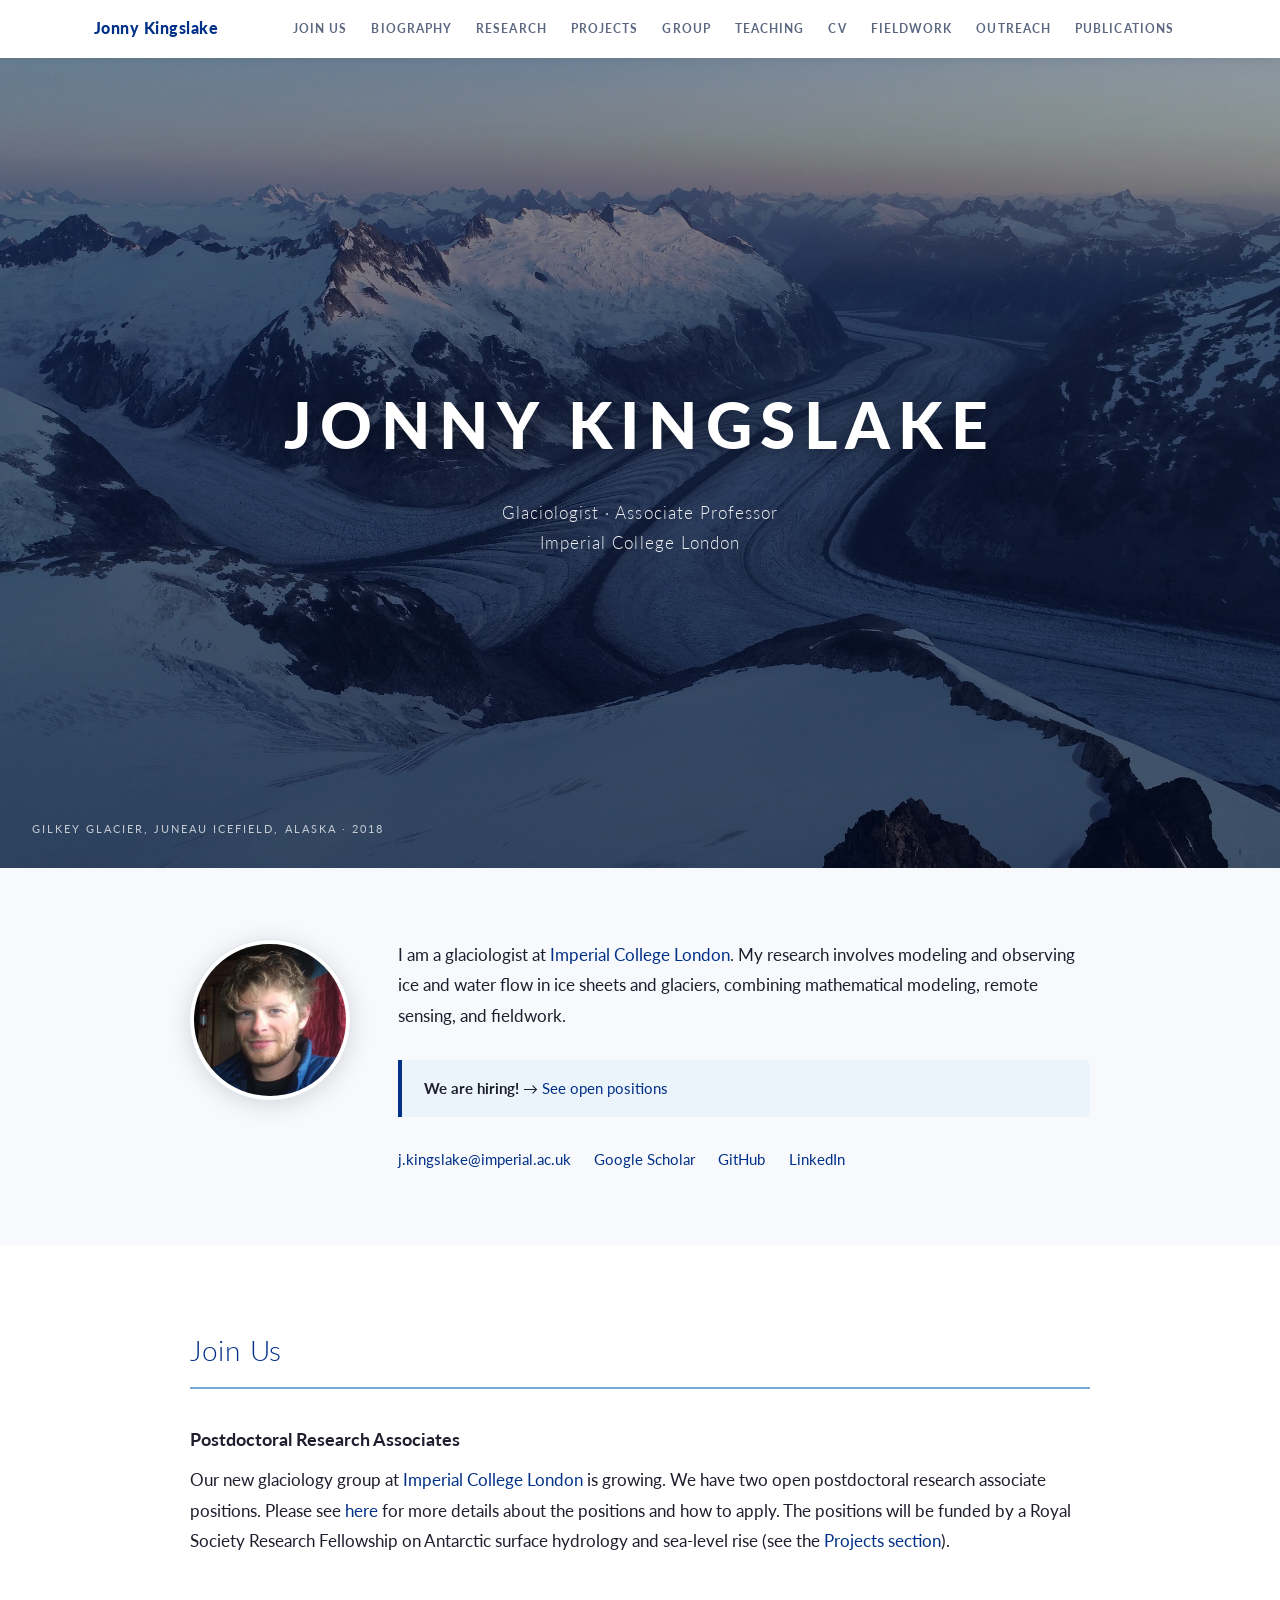
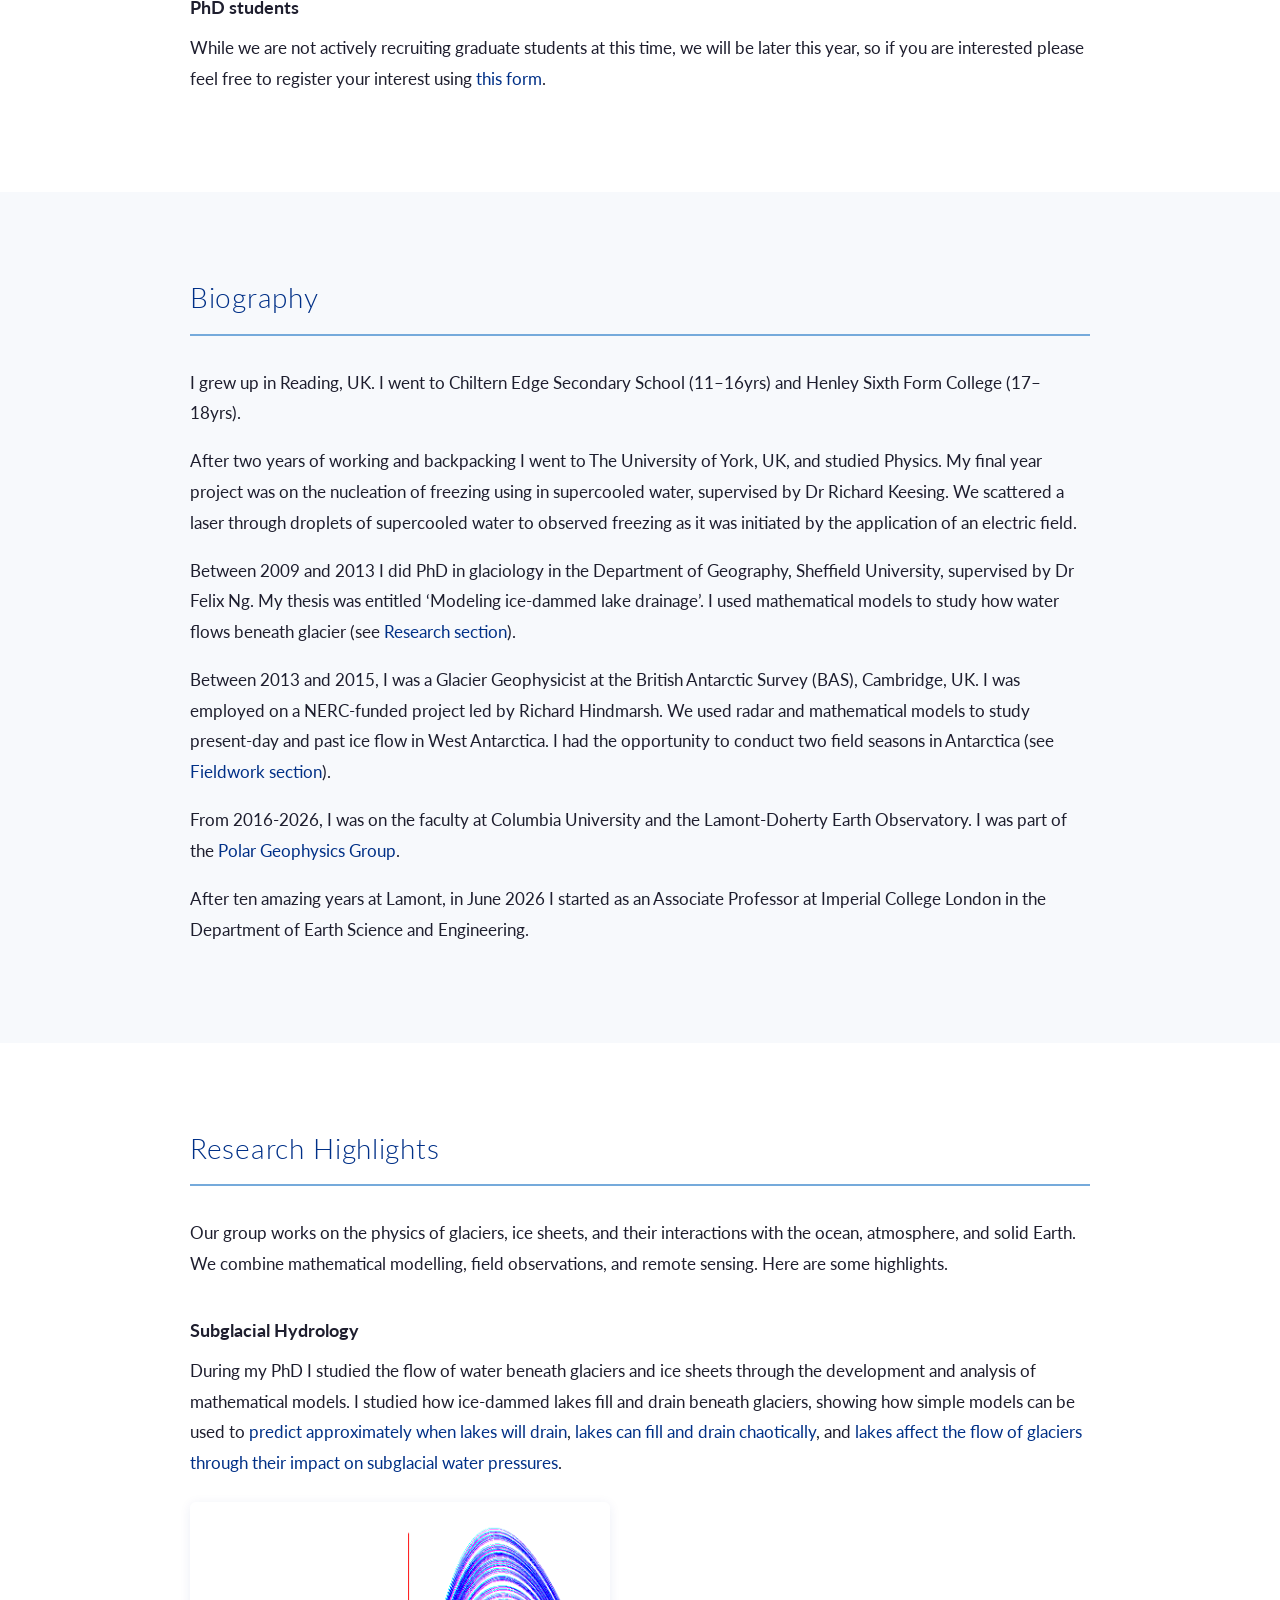
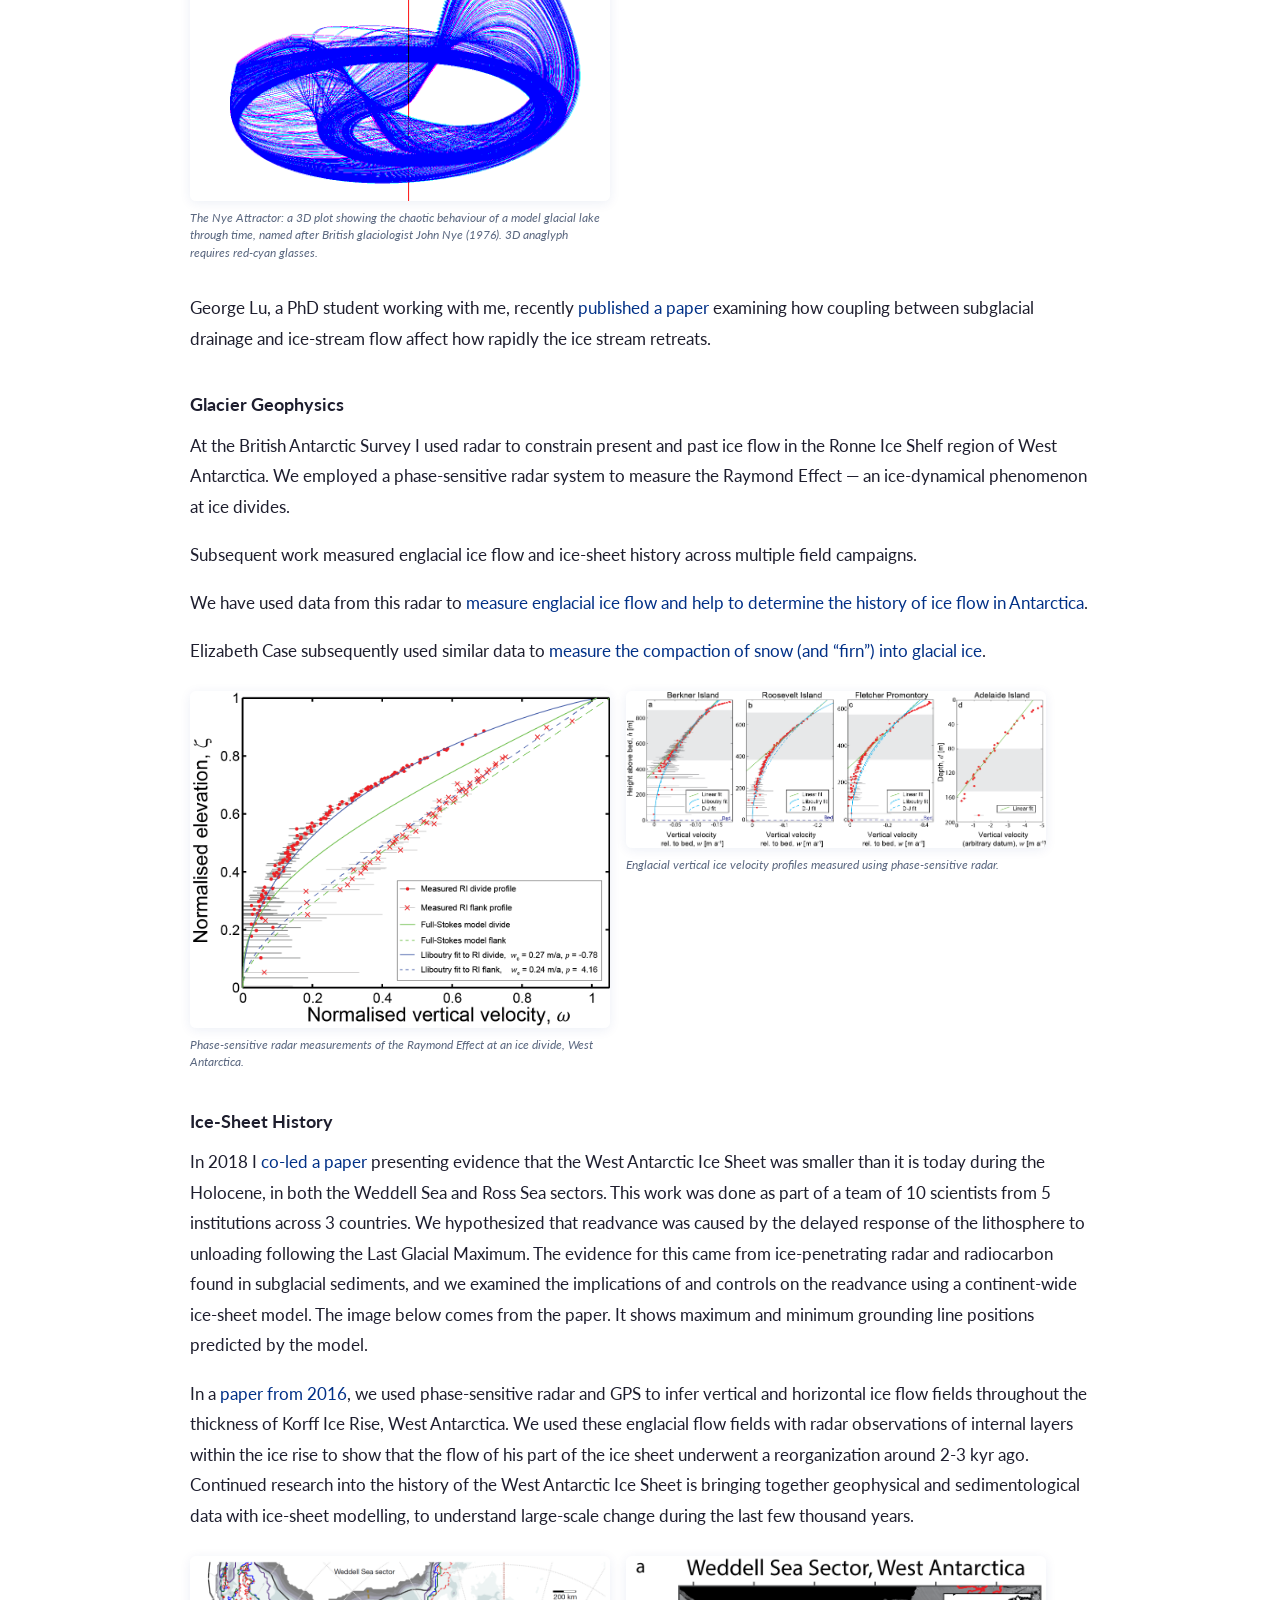
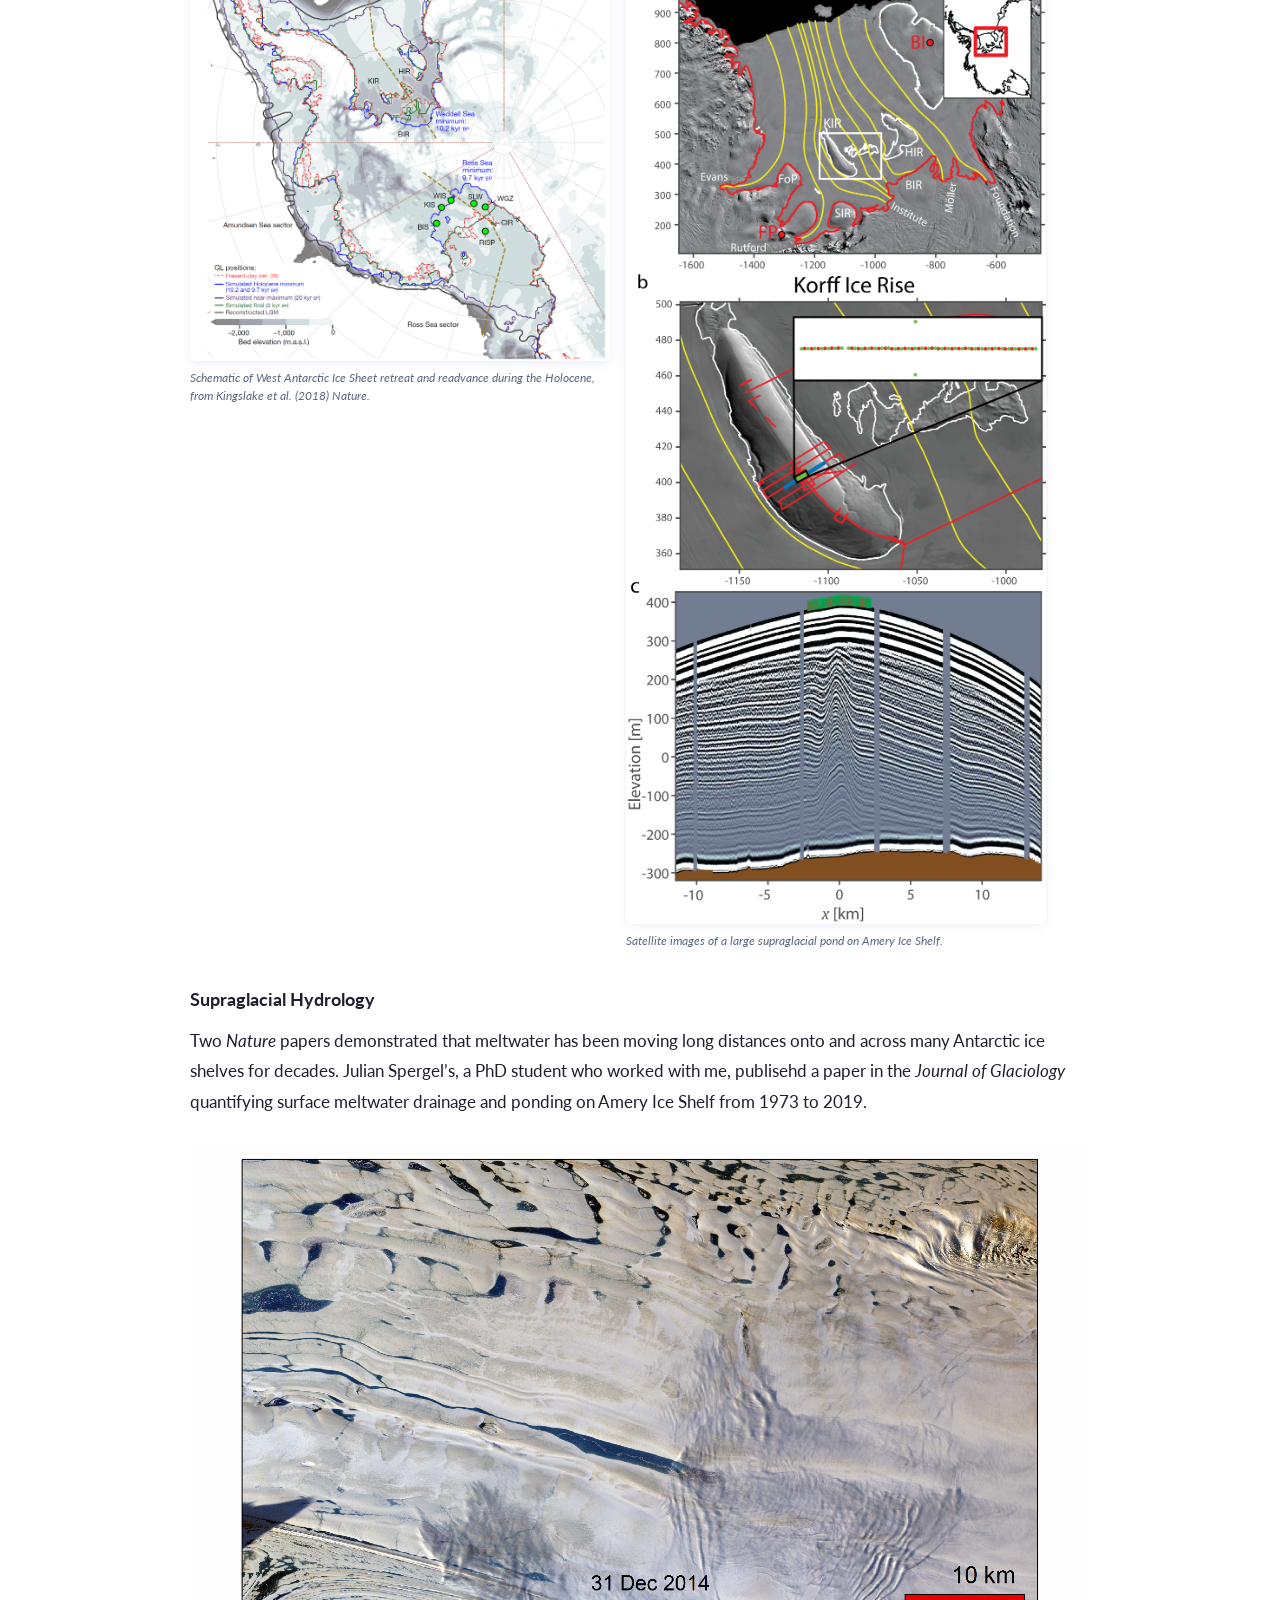
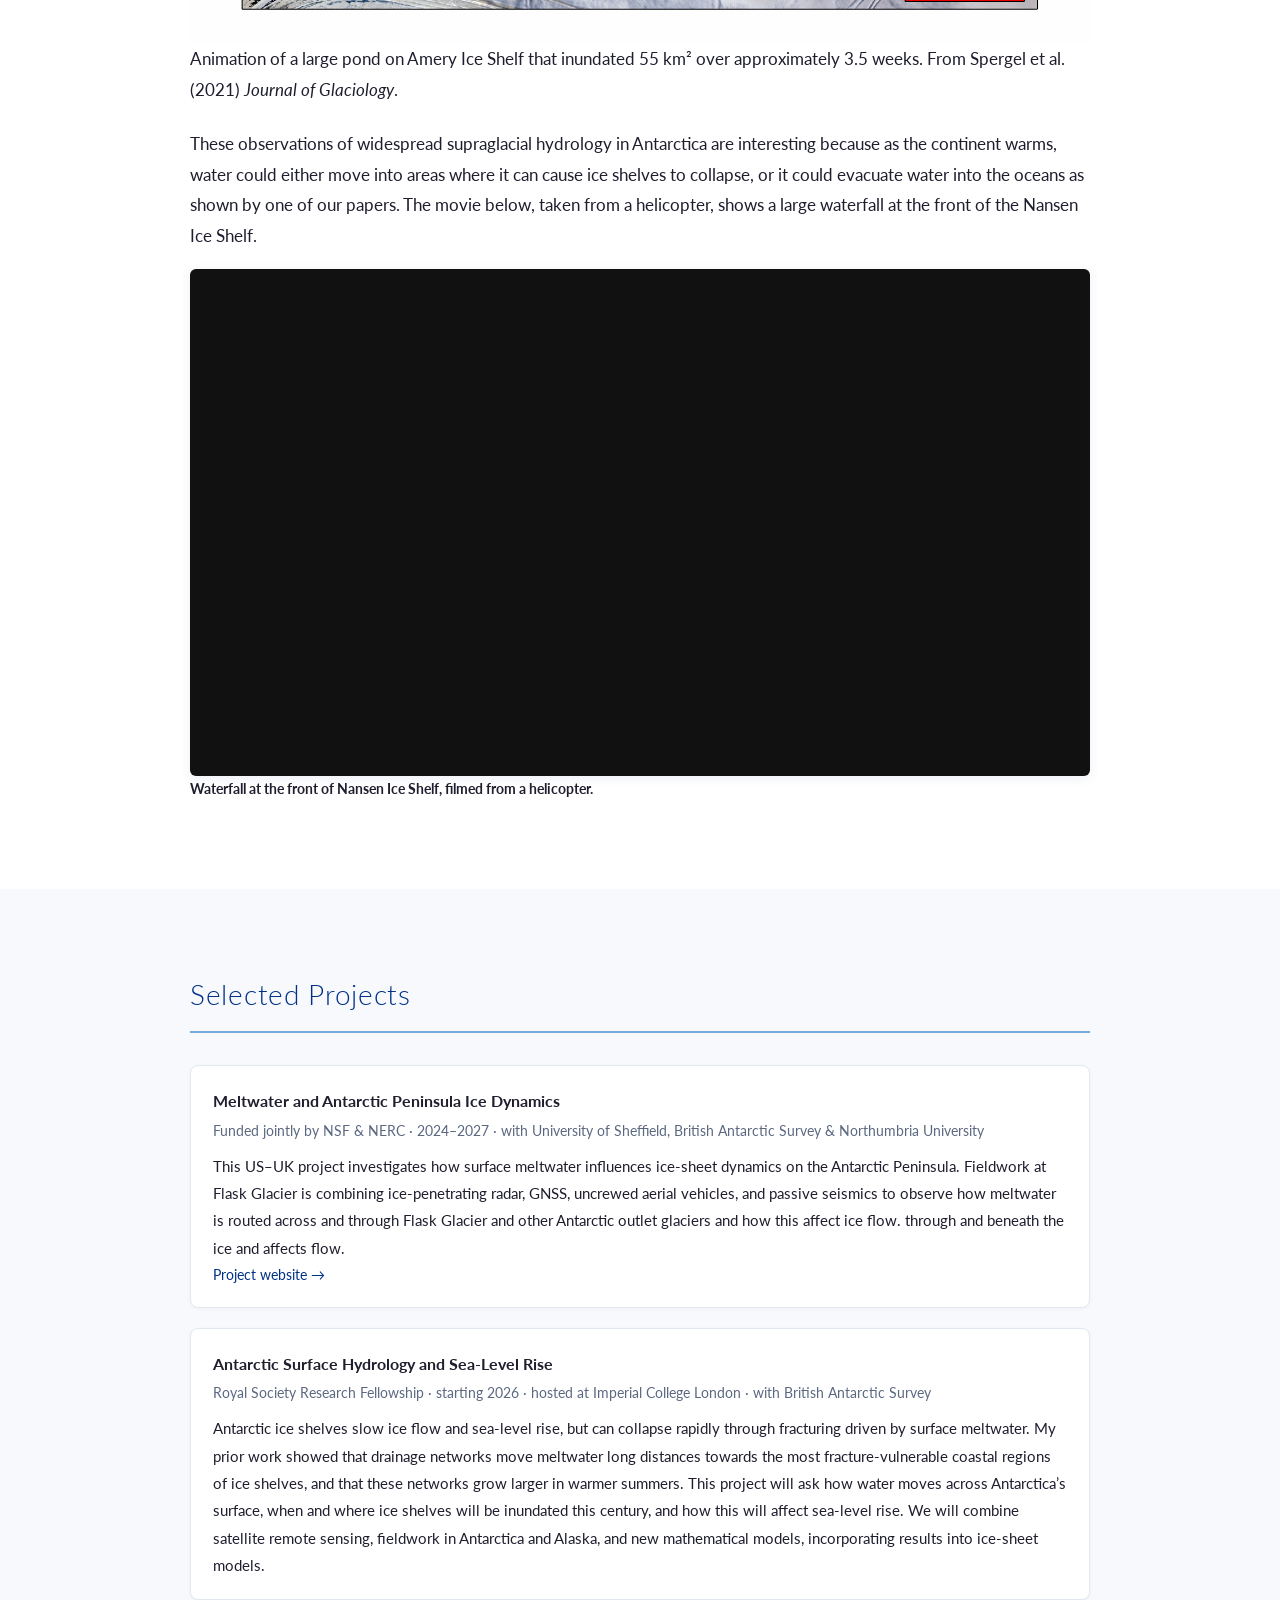
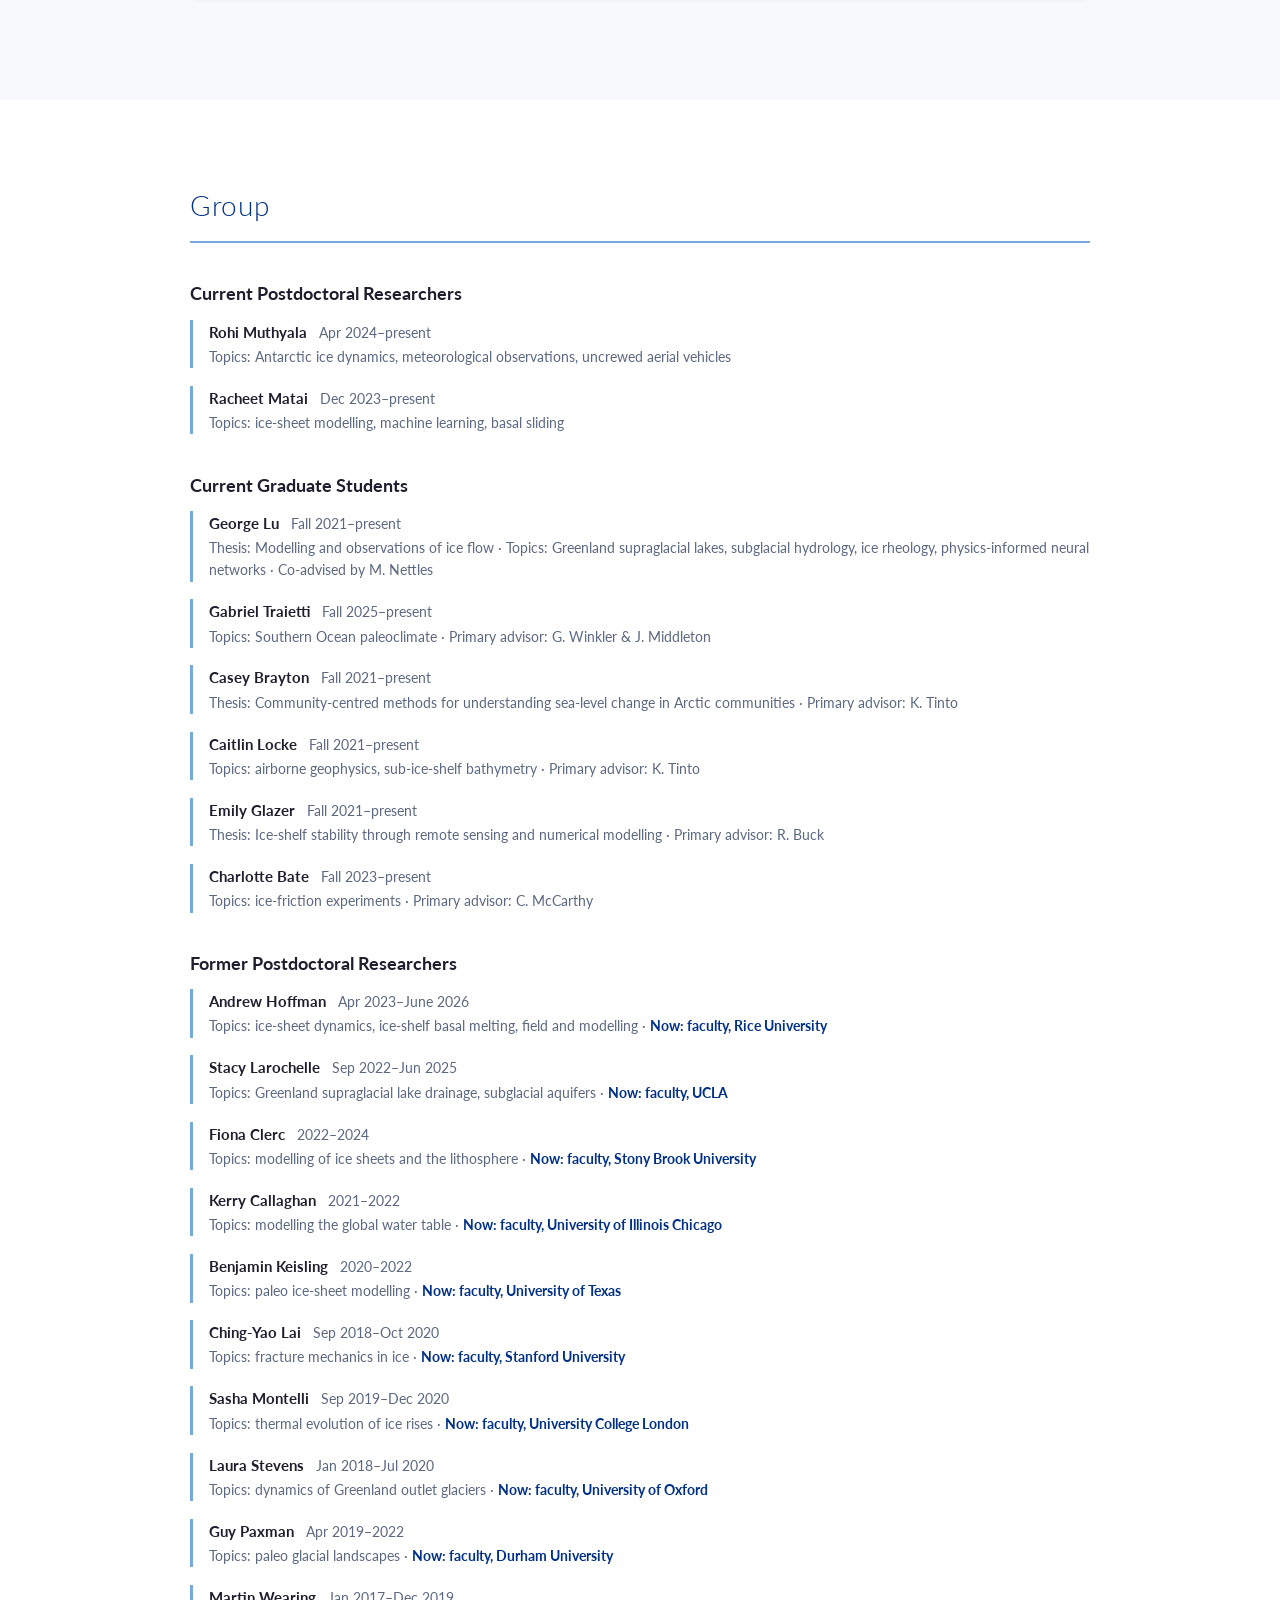
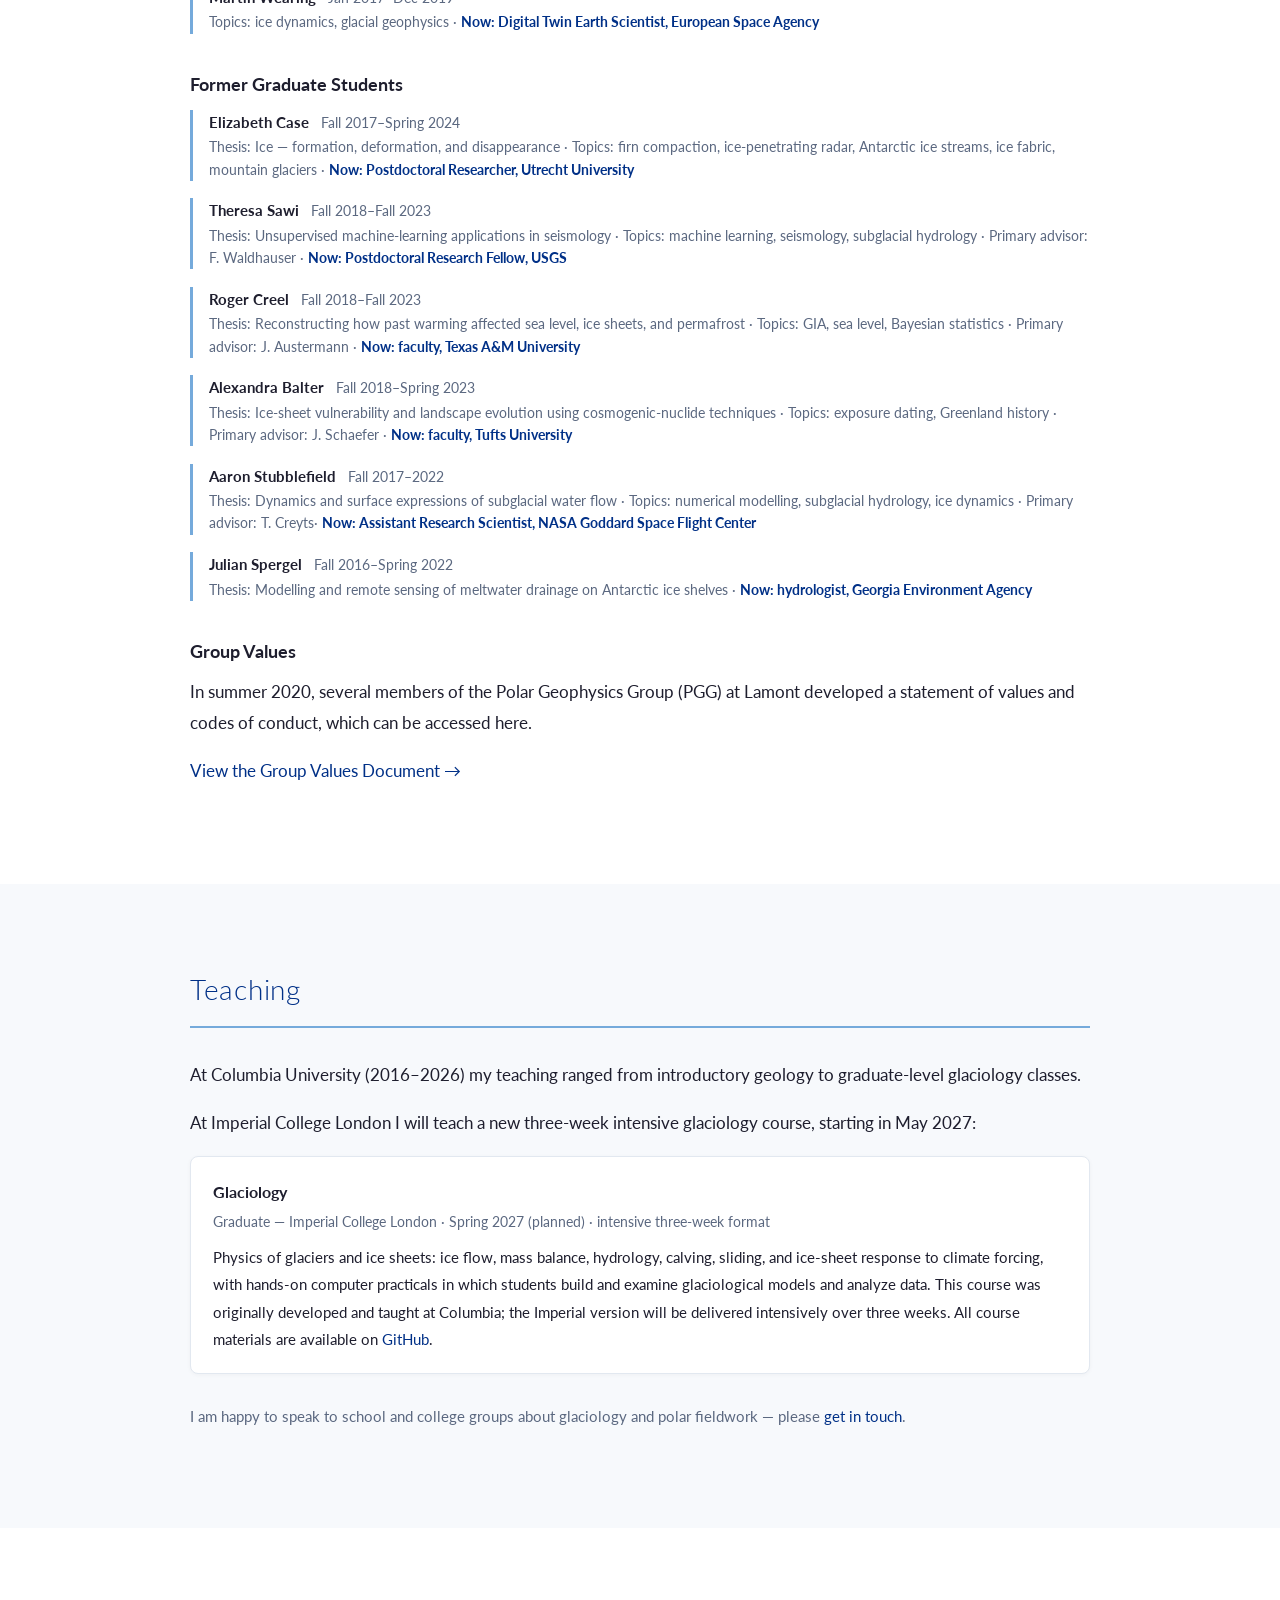
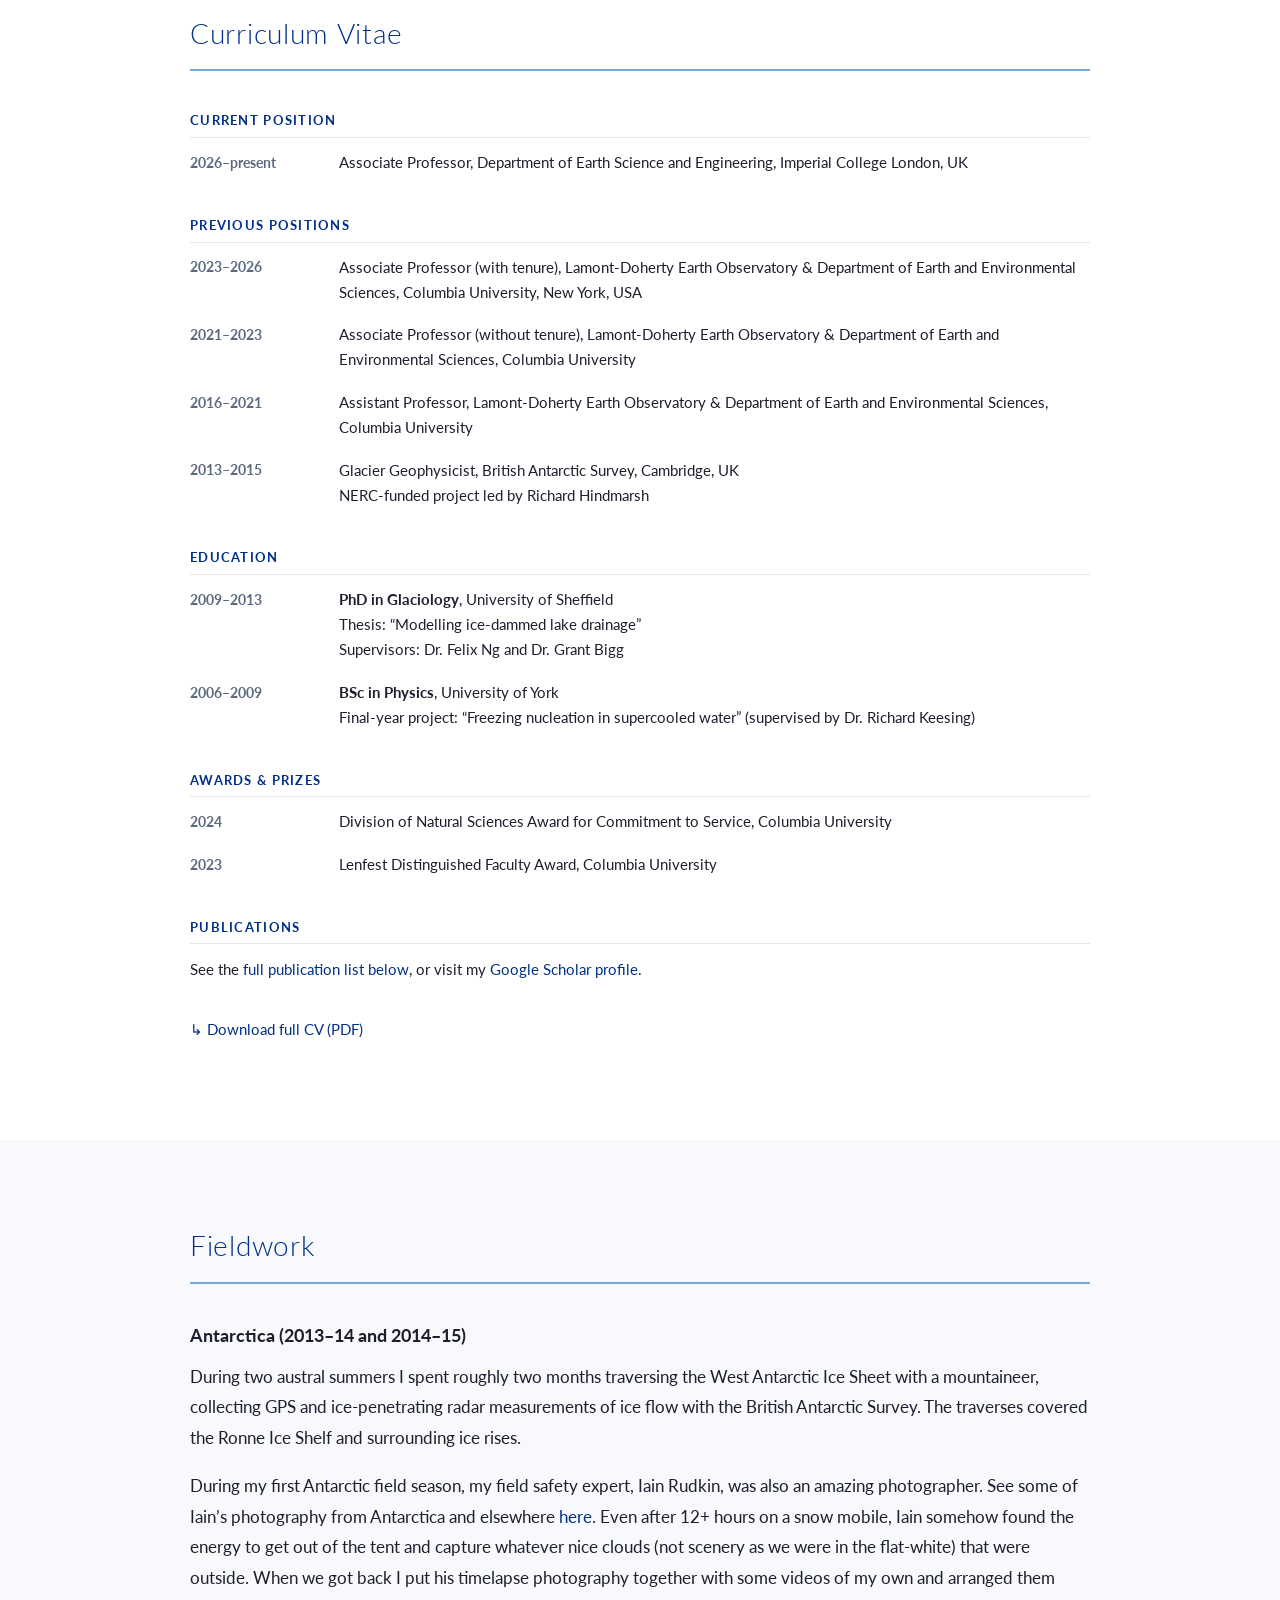
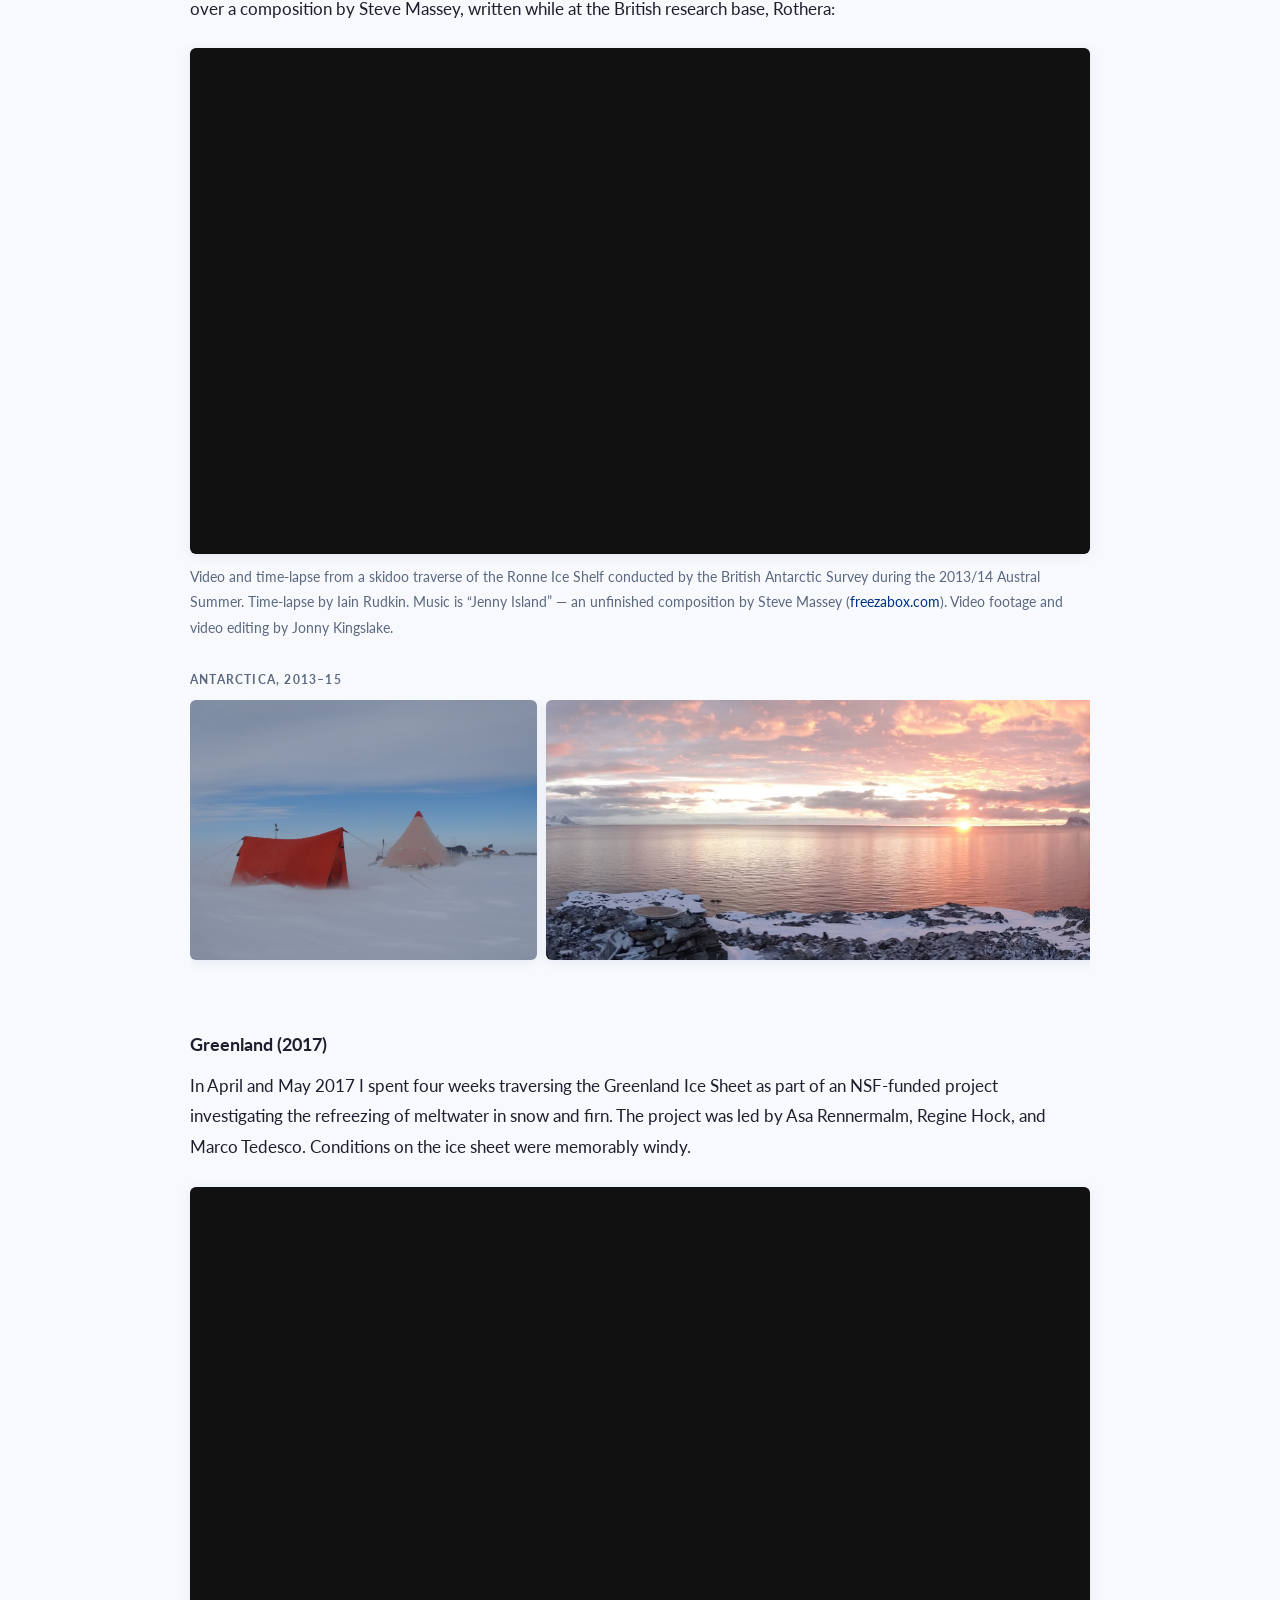
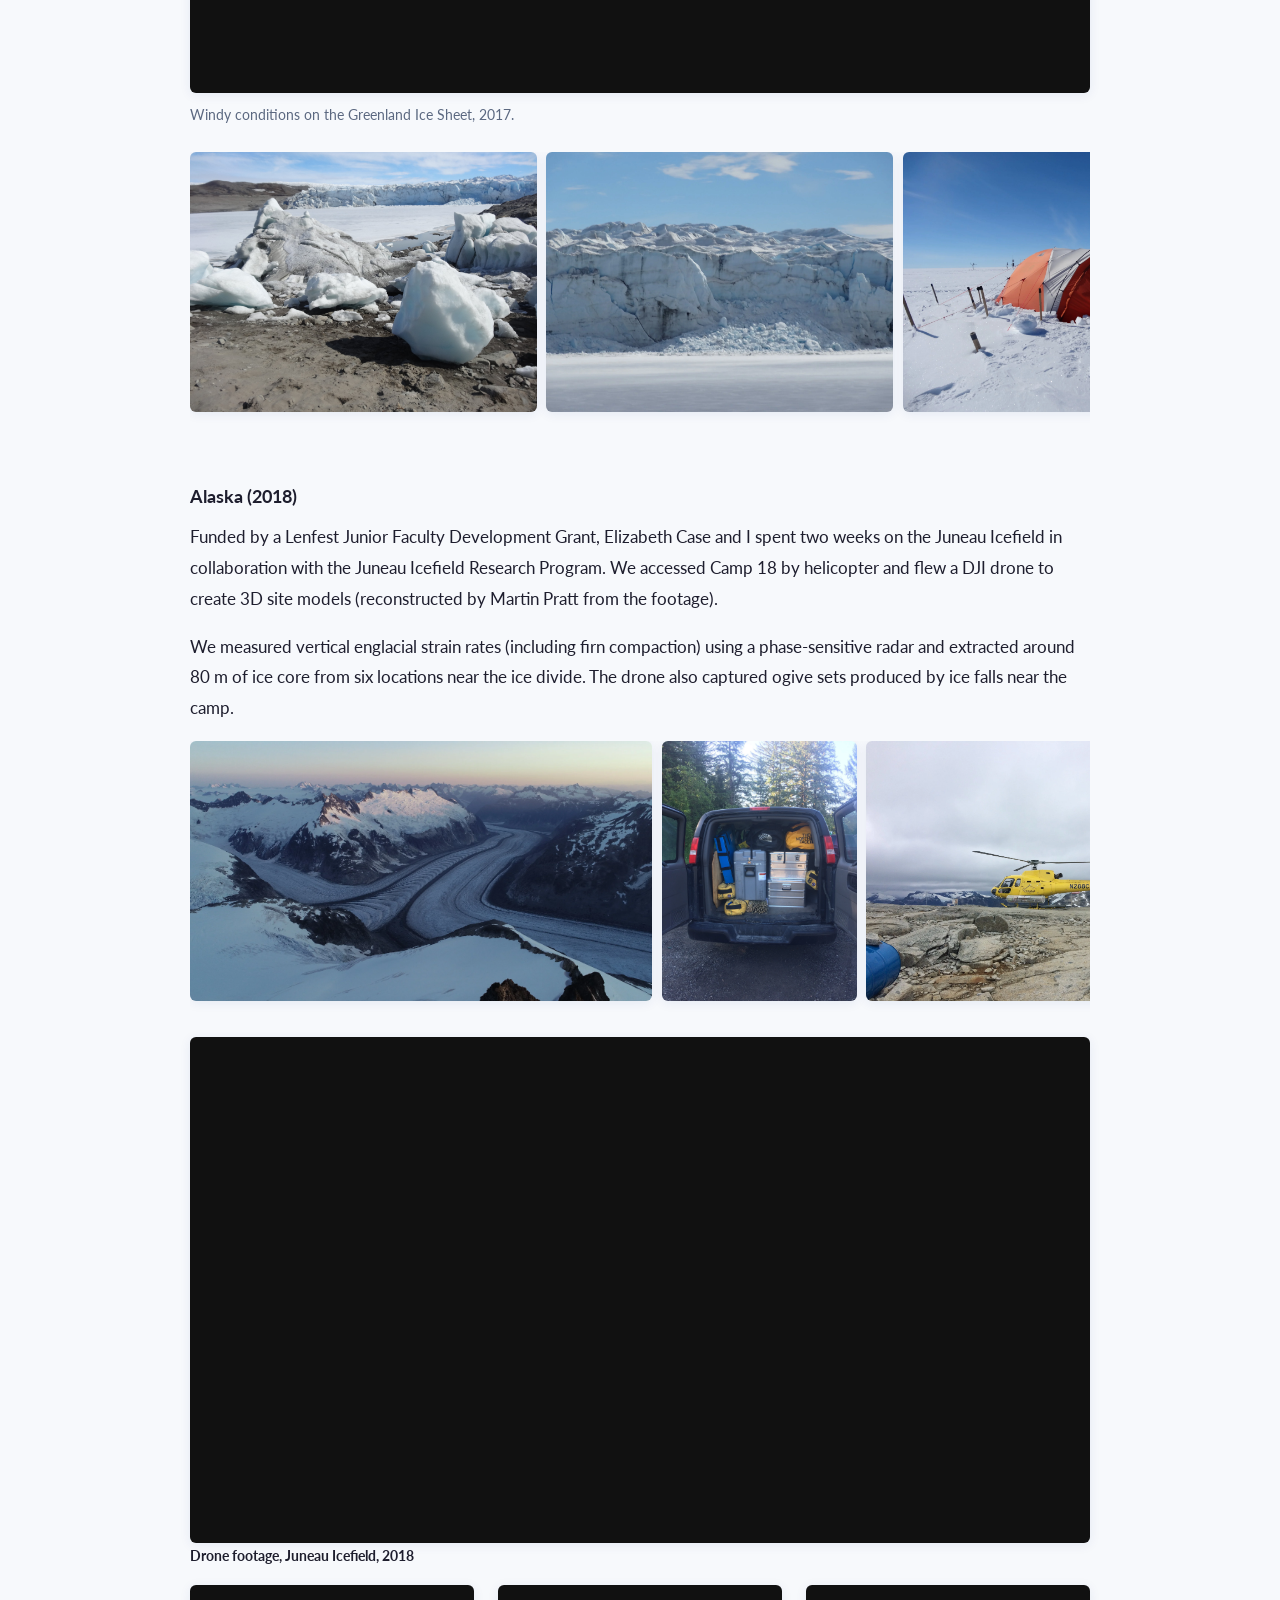
==== commit 968cc3cc: "Merge pull request #4 from jkingslake/feature/seo-metadata Add OpenGraph, Twitter Card, and schema.o" ====
--- a/index.html
+++ b/index.html
@@ -3,8 +3,48 @@
 <head>
   <meta charset="UTF-8">
   <meta name="viewport" content="width=device-width, initial-scale=1.0">
-  <meta name="description" content="Jonny Kingslake — glaciologist at Imperial College London.">
+  <meta name="description" content="Jonny Kingslake is an Associate Professor of Glaciology at Imperial College London, studying the processes that control how ice sheets grow and shrink through modelling, remote sensing, and polar fieldwork.">
+  <meta name="author" content="Jonny Kingslake">
   <title>Jonny Kingslake | Glaciologist</title>
+
+  <!-- OpenGraph (LinkedIn, Facebook, Slack previews) -->
+  <meta property="og:type"        content="profile">
+  <meta property="og:url"         content="https://jkingslake.github.io/personal-website/">
+  <meta property="og:title"       content="Jonny Kingslake | Glaciologist">
+  <meta property="og:description" content="Associate Professor of Glaciology at Imperial College London. Studying the processes that control how ice sheets grow and shrink.">
+  <meta property="og:image"       content="https://jkingslake.github.io/personal-website/images/profile.jpg">
+
+  <!-- Twitter / X Card -->
+  <meta name="twitter:card"        content="summary_large_image">
+  <meta name="twitter:title"       content="Jonny Kingslake | Glaciologist">
+  <meta name="twitter:description" content="Associate Professor of Glaciology at Imperial College London. Studying the processes that control how ice sheets grow and shrink.">
+  <meta name="twitter:image"       content="https://jkingslake.github.io/personal-website/images/profile.jpg">
+
+  <!-- schema.org structured data -->
+  <script type="application/ld+json">
+  {
+    "@context": "https://schema.org",
+    "@type": "Person",
+    "name": "Jonny Kingslake",
+    "givenName": "Jonny",
+    "familyName": "Kingslake",
+    "jobTitle": "Associate Professor of Glaciology",
+    "affiliation": {
+      "@type": "Organization",
+      "name": "Imperial College London",
+      "url": "https://www.imperial.ac.uk/earth-science/"
+    },
+    "url": "https://jkingslake.github.io/personal-website/",
+    "image": "https://jkingslake.github.io/personal-website/images/profile.jpg",
+    "email": "j.kingslake@imperial.ac.uk",
+    "sameAs": [
+      "https://scholar.google.com/citations?user=YvZGpJIAAAAJ&hl=en&authuser=2",
+      "https://github.com/jkingslake",
+      "https://www.linkedin.com/in/jonathan-kingslake-6ab2733a/"
+    ]
+  }
+  </script>
+
   <link rel="preconnect" href="https://fonts.googleapis.com">
   <link rel="preconnect" href="https://fonts.gstatic.com" crossorigin>
   <link href="https://fonts.googleapis.com/css2?family=Lato:wght@300;400;700;900&display=swap" rel="stylesheet">
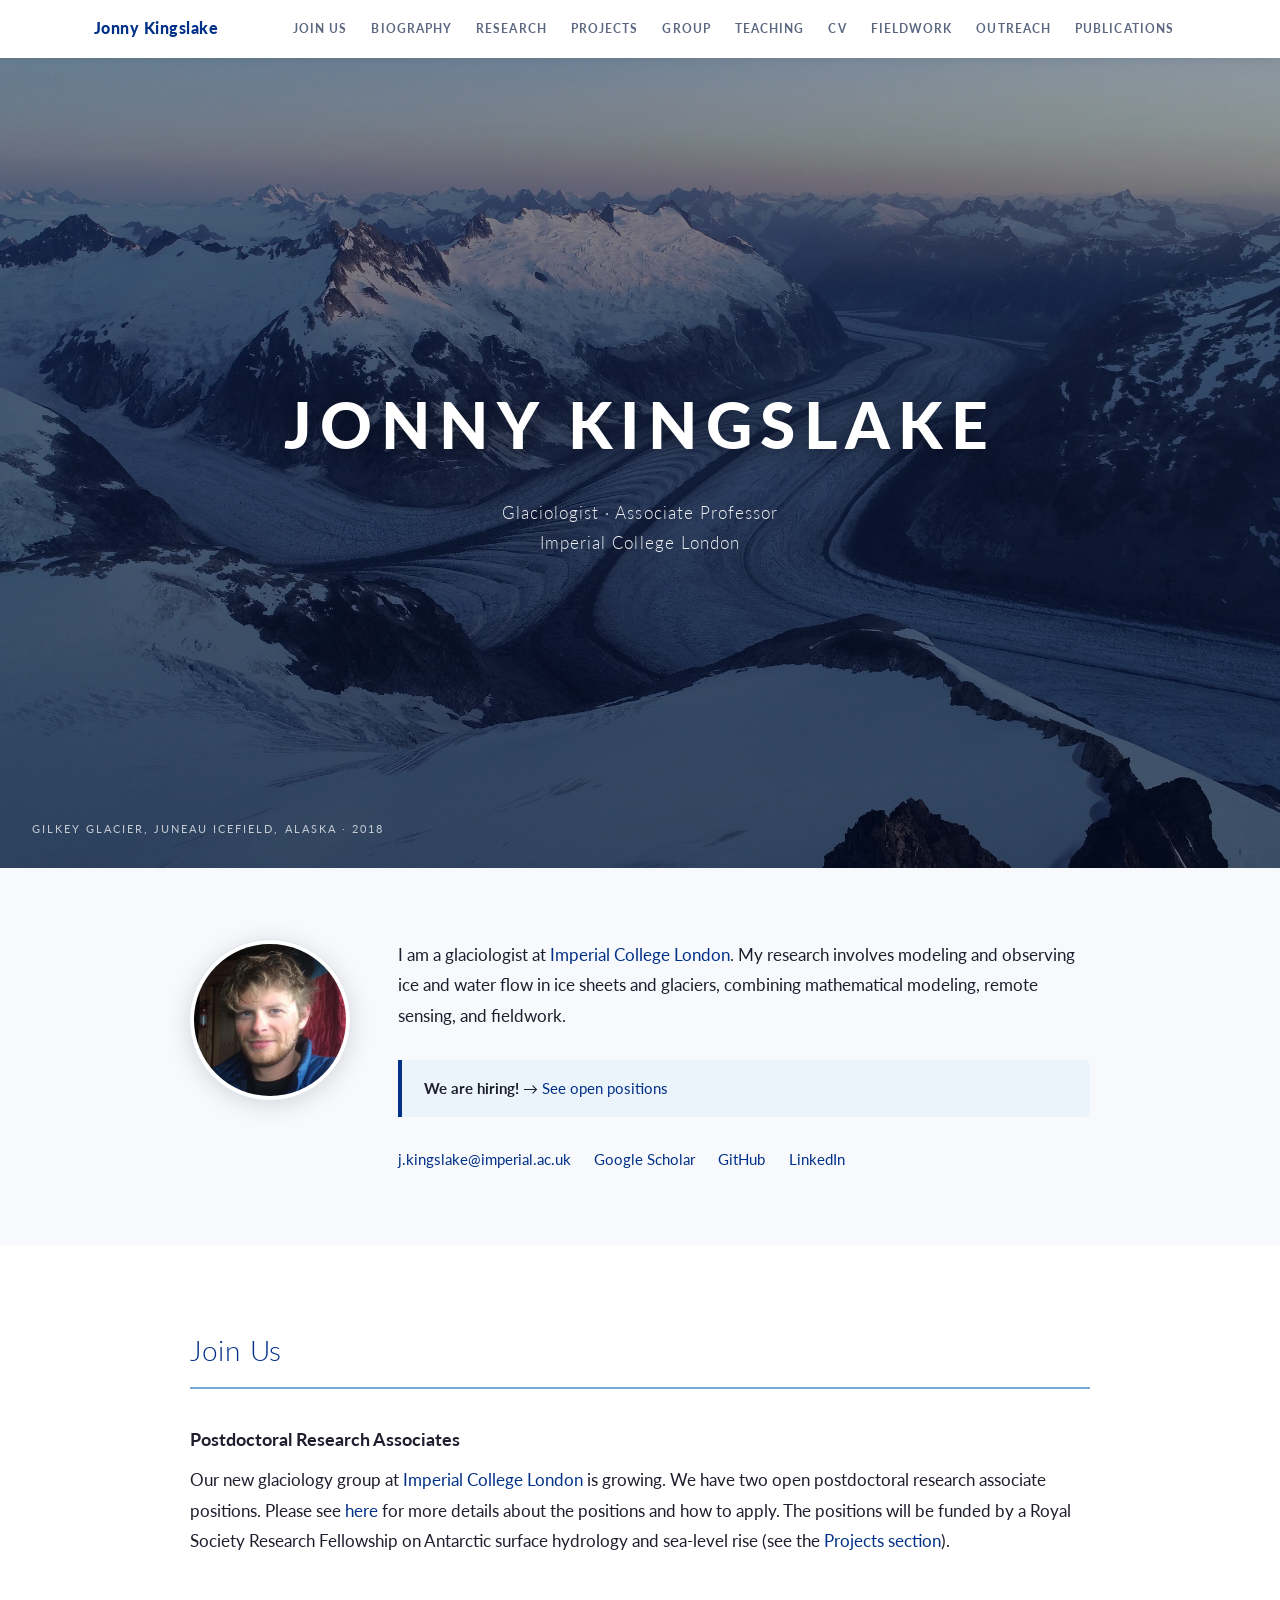
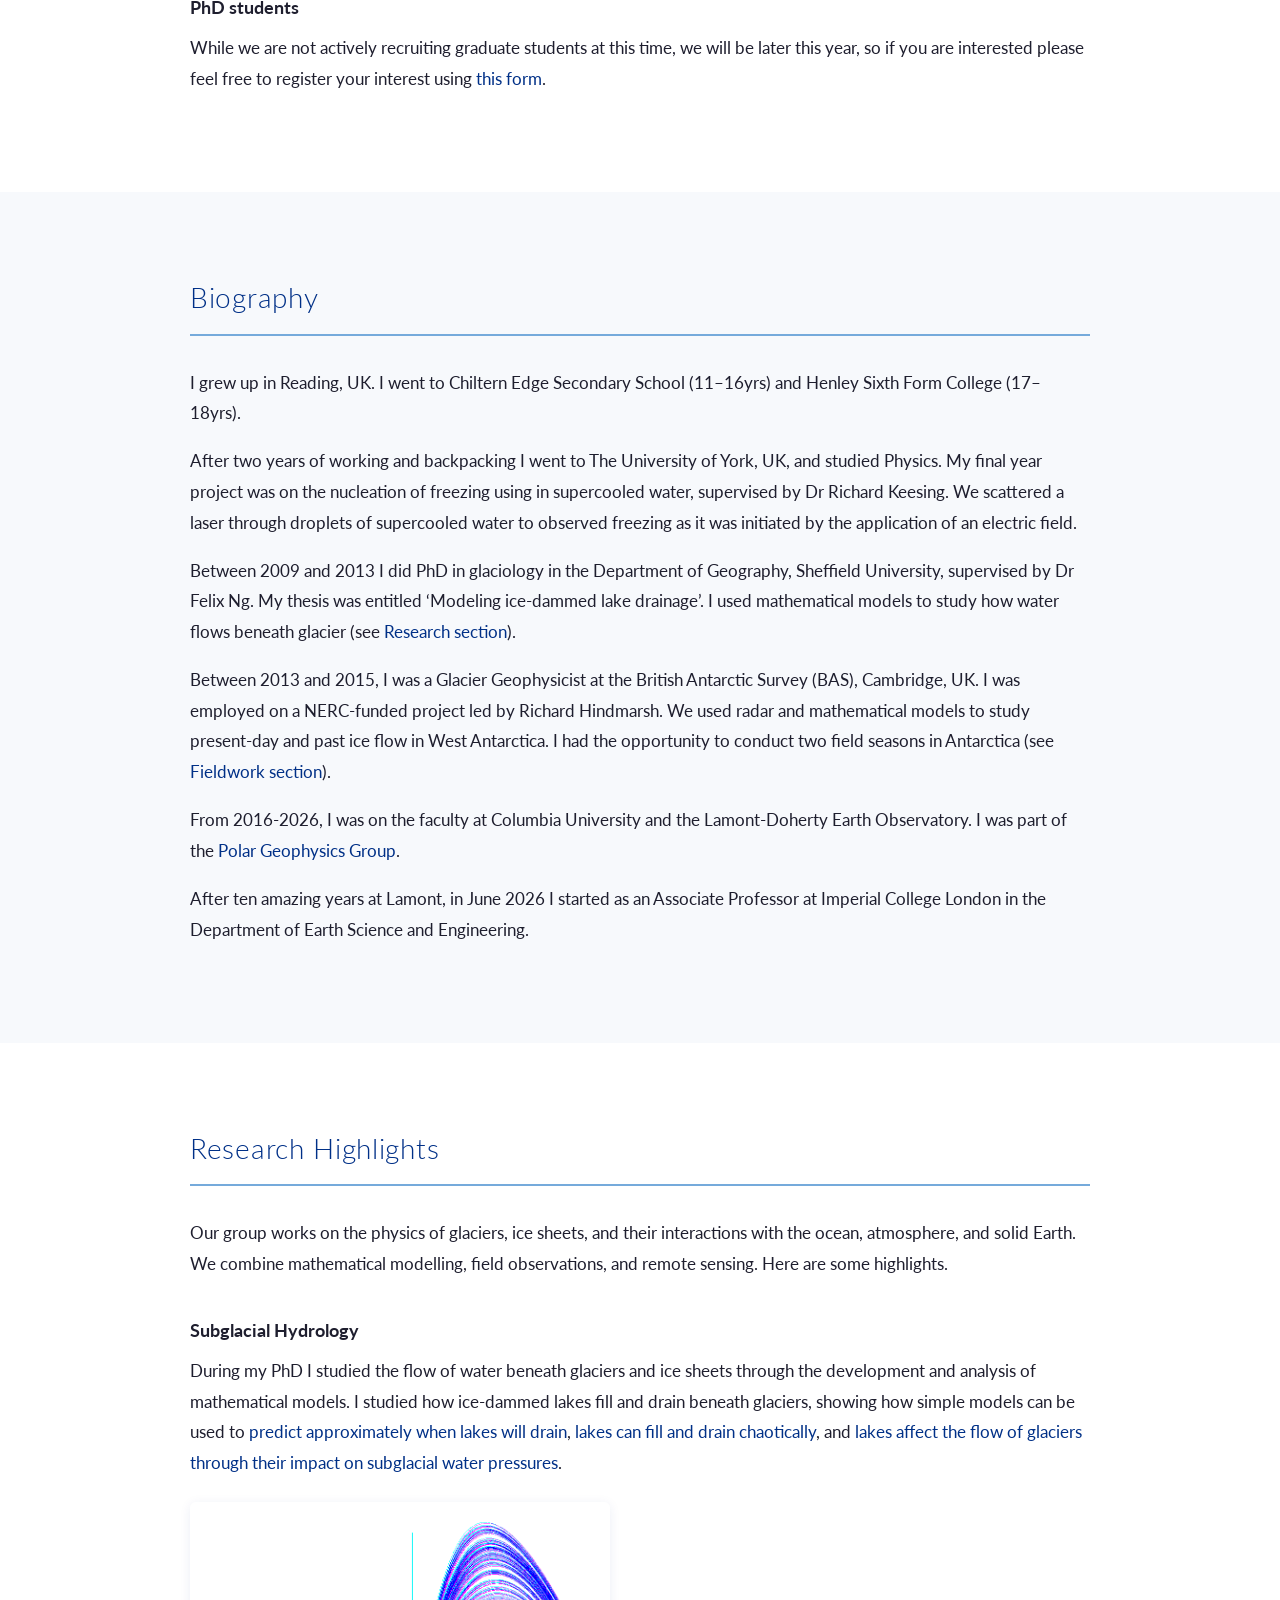
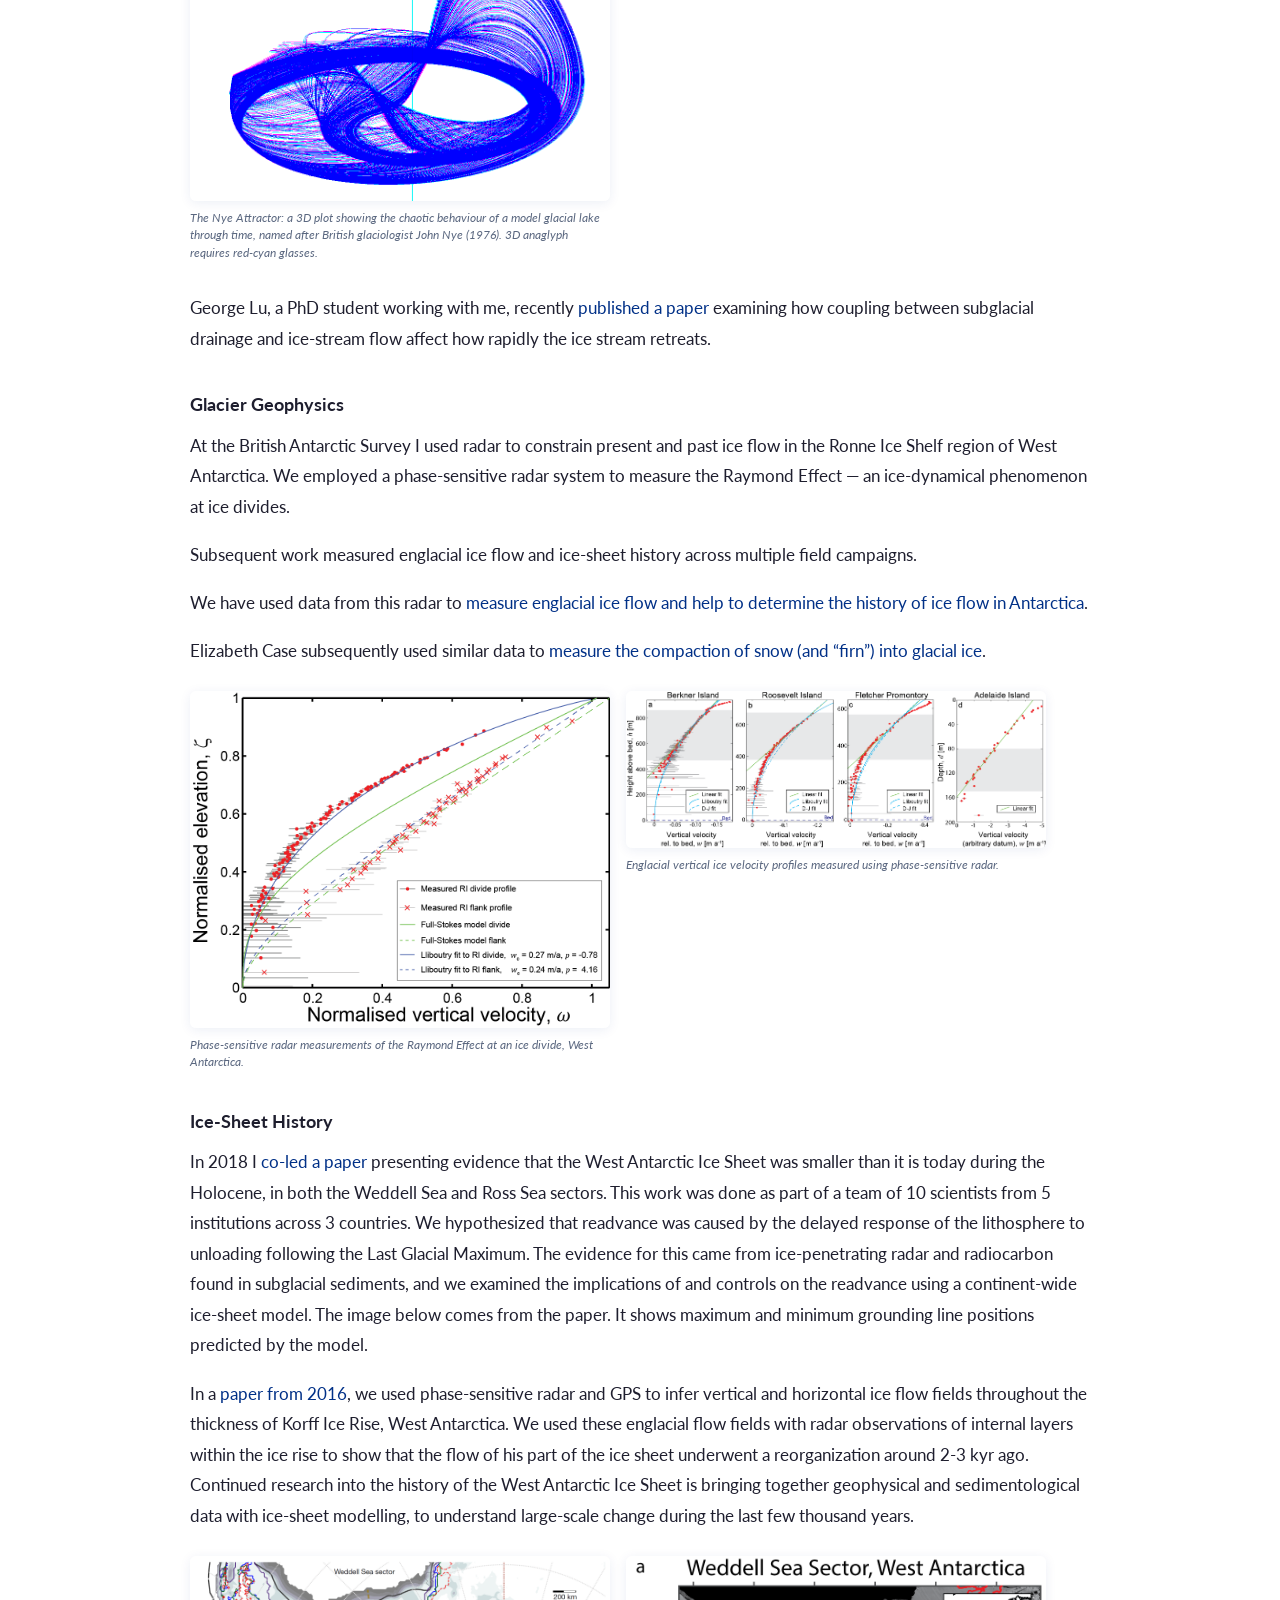
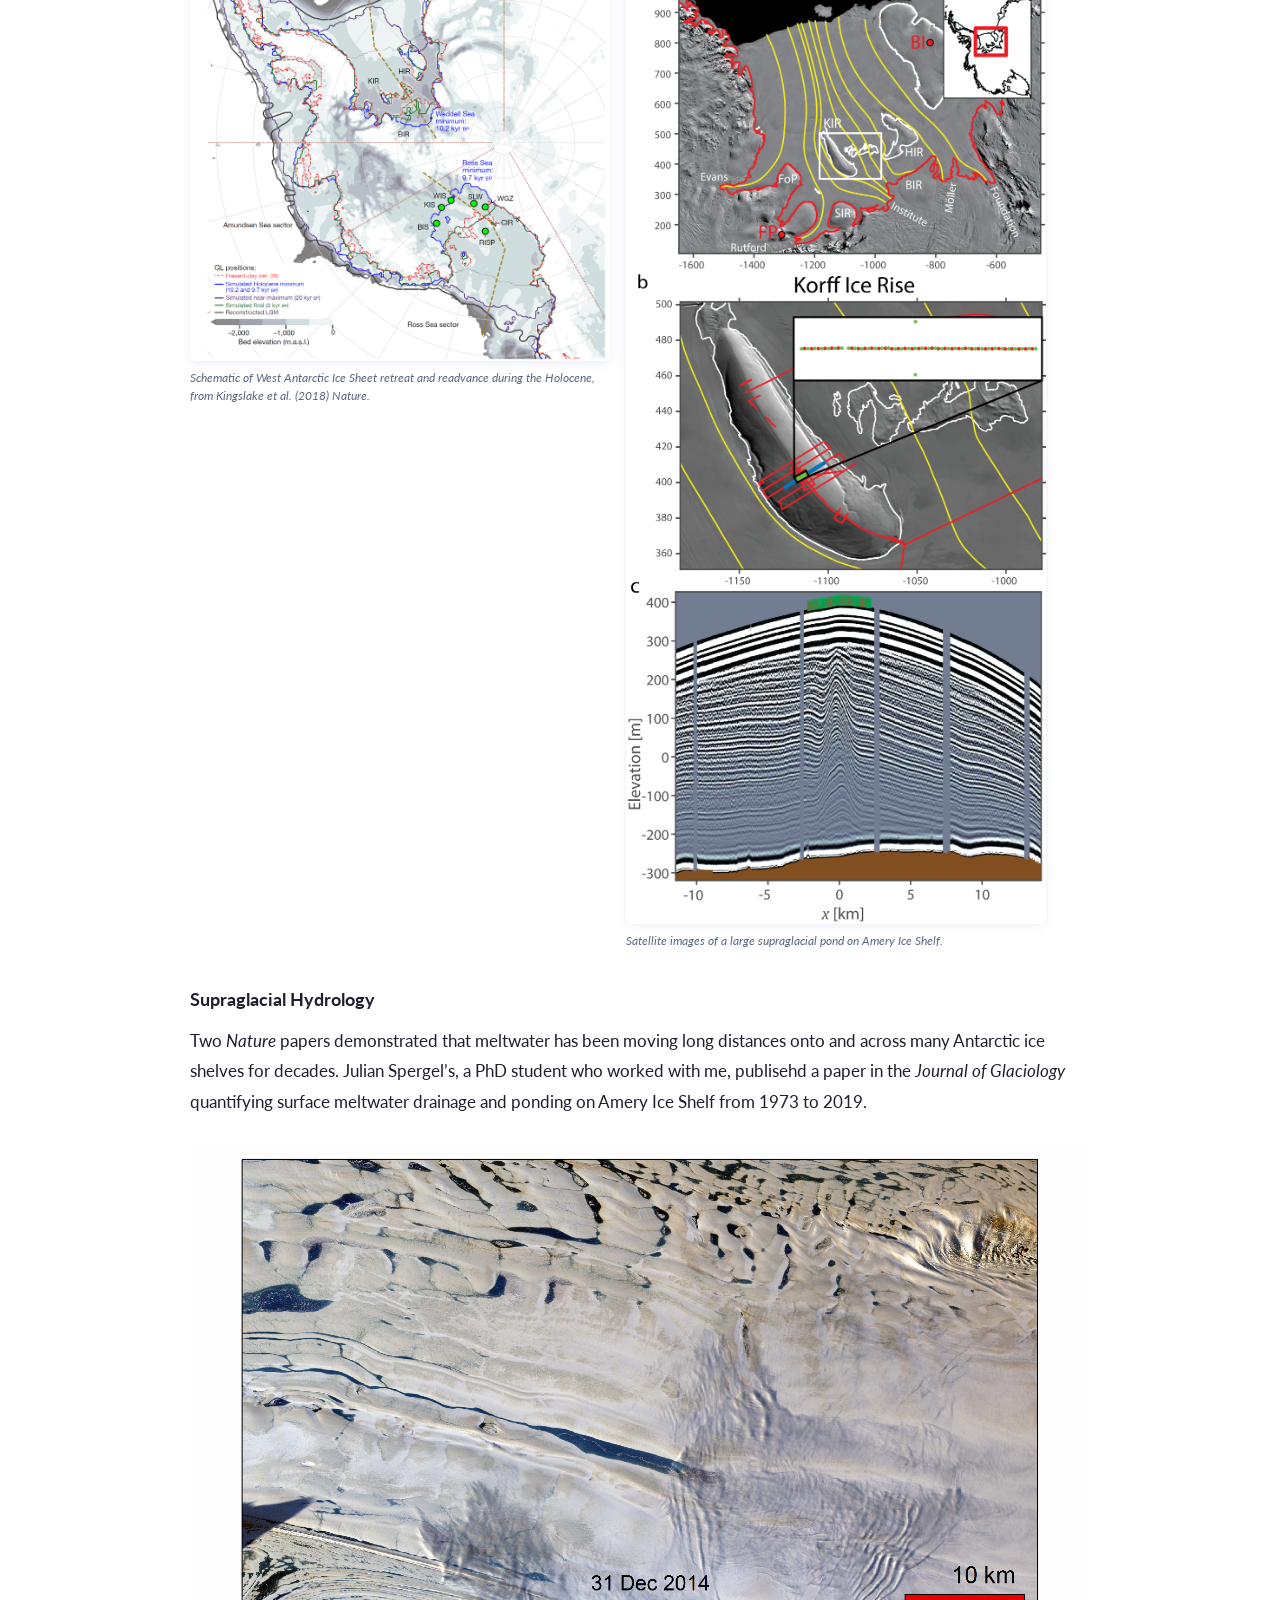
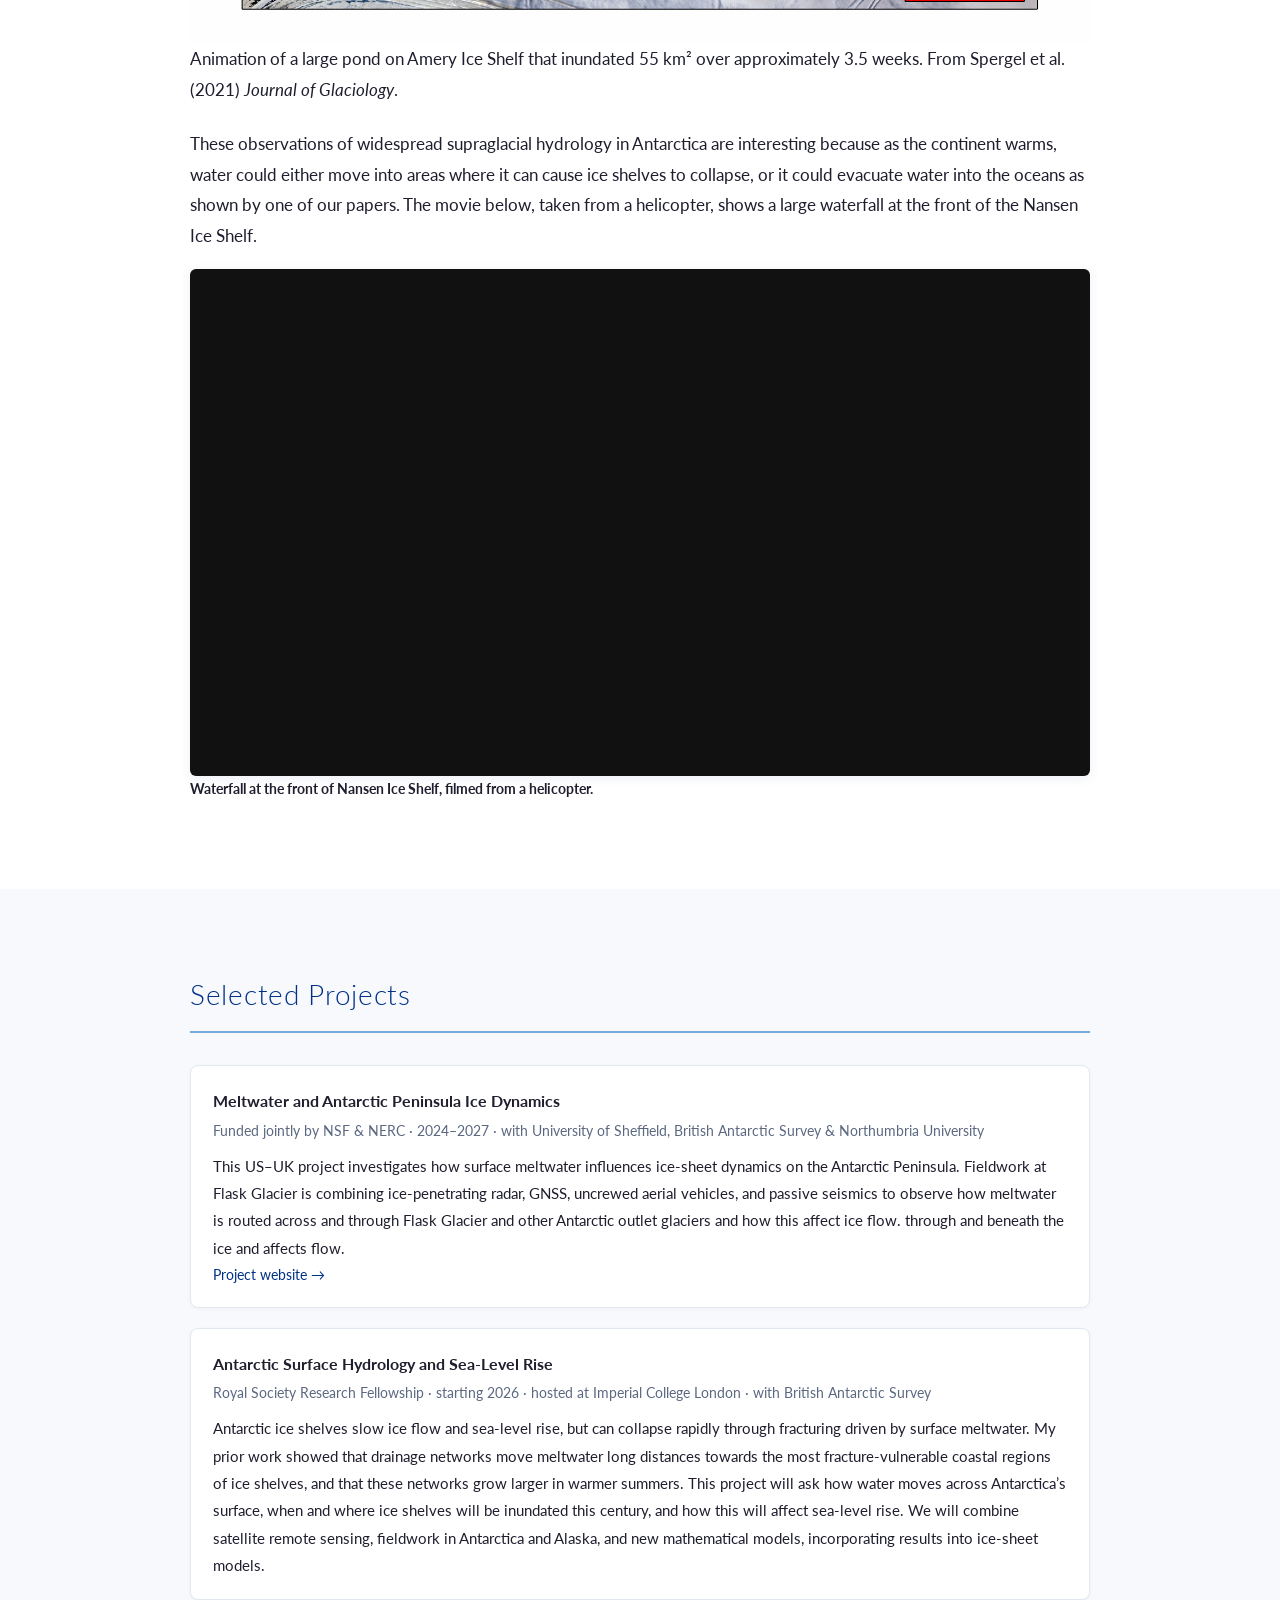
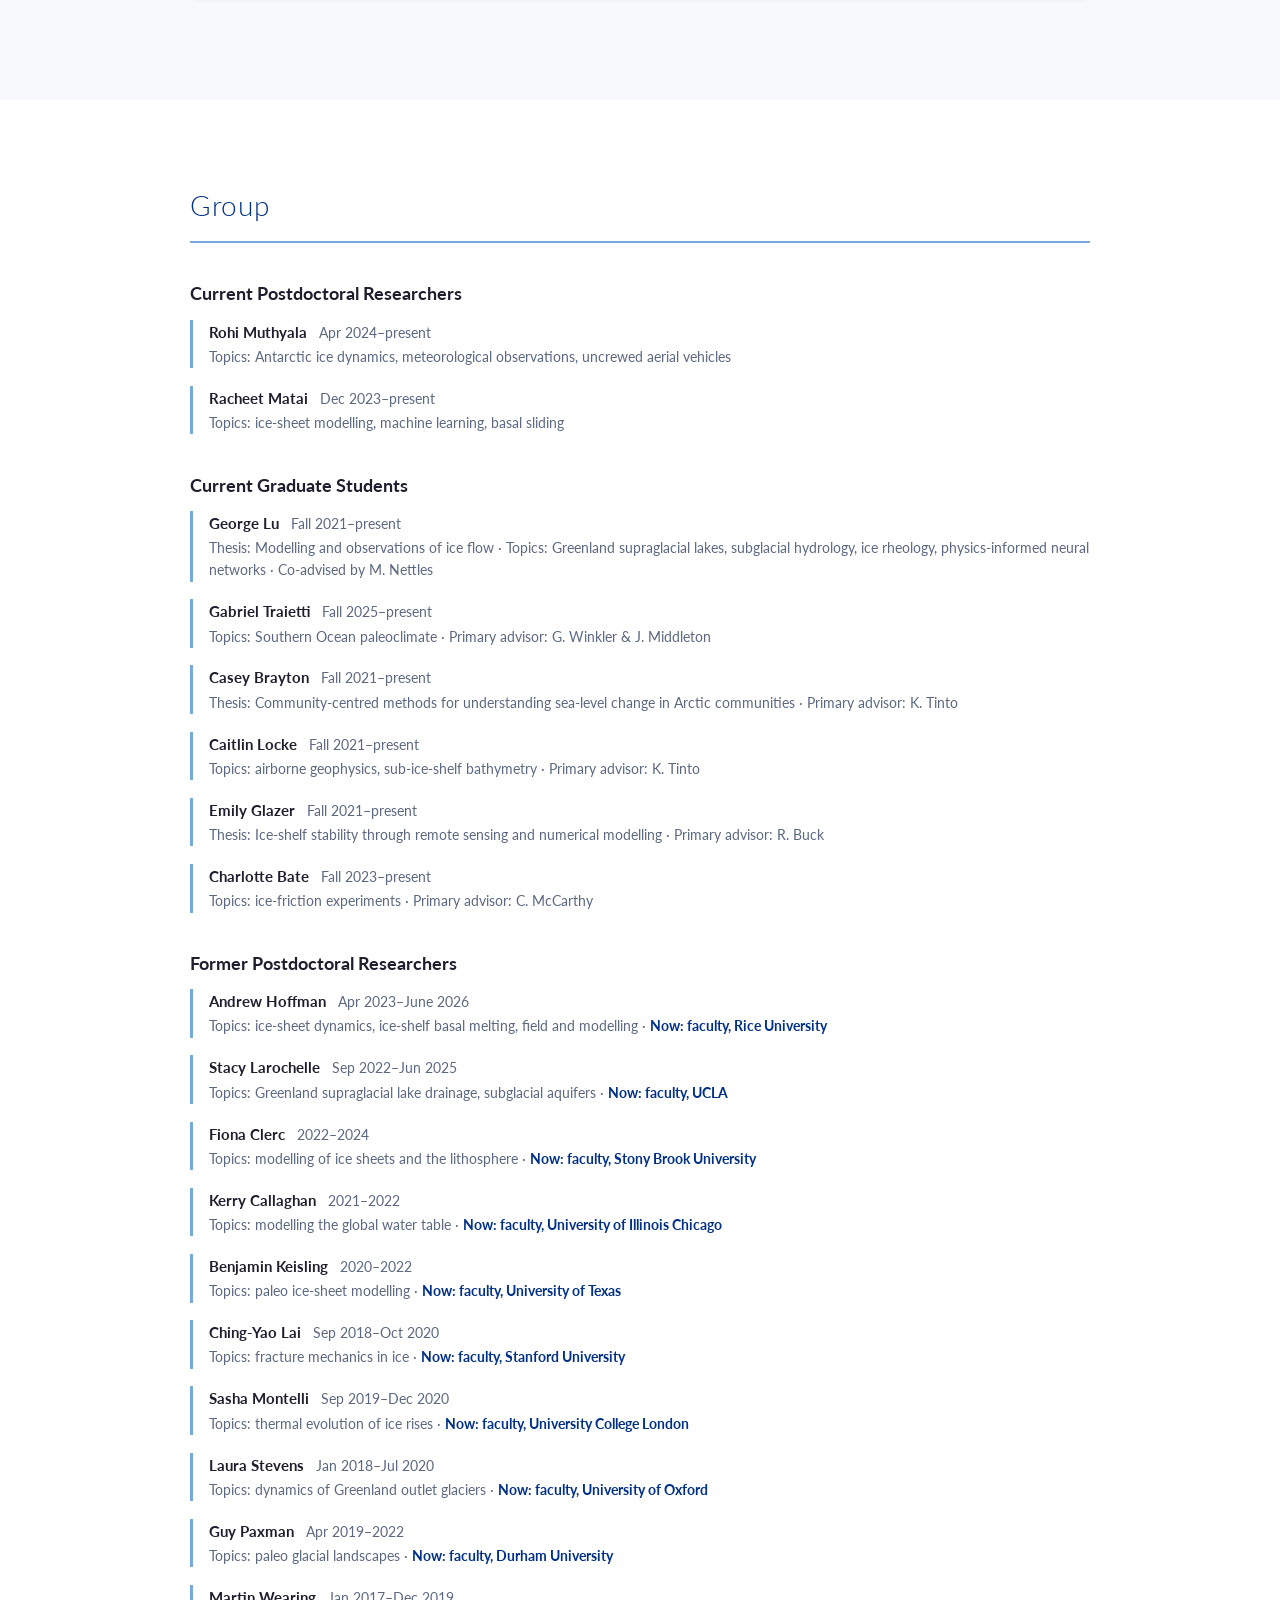
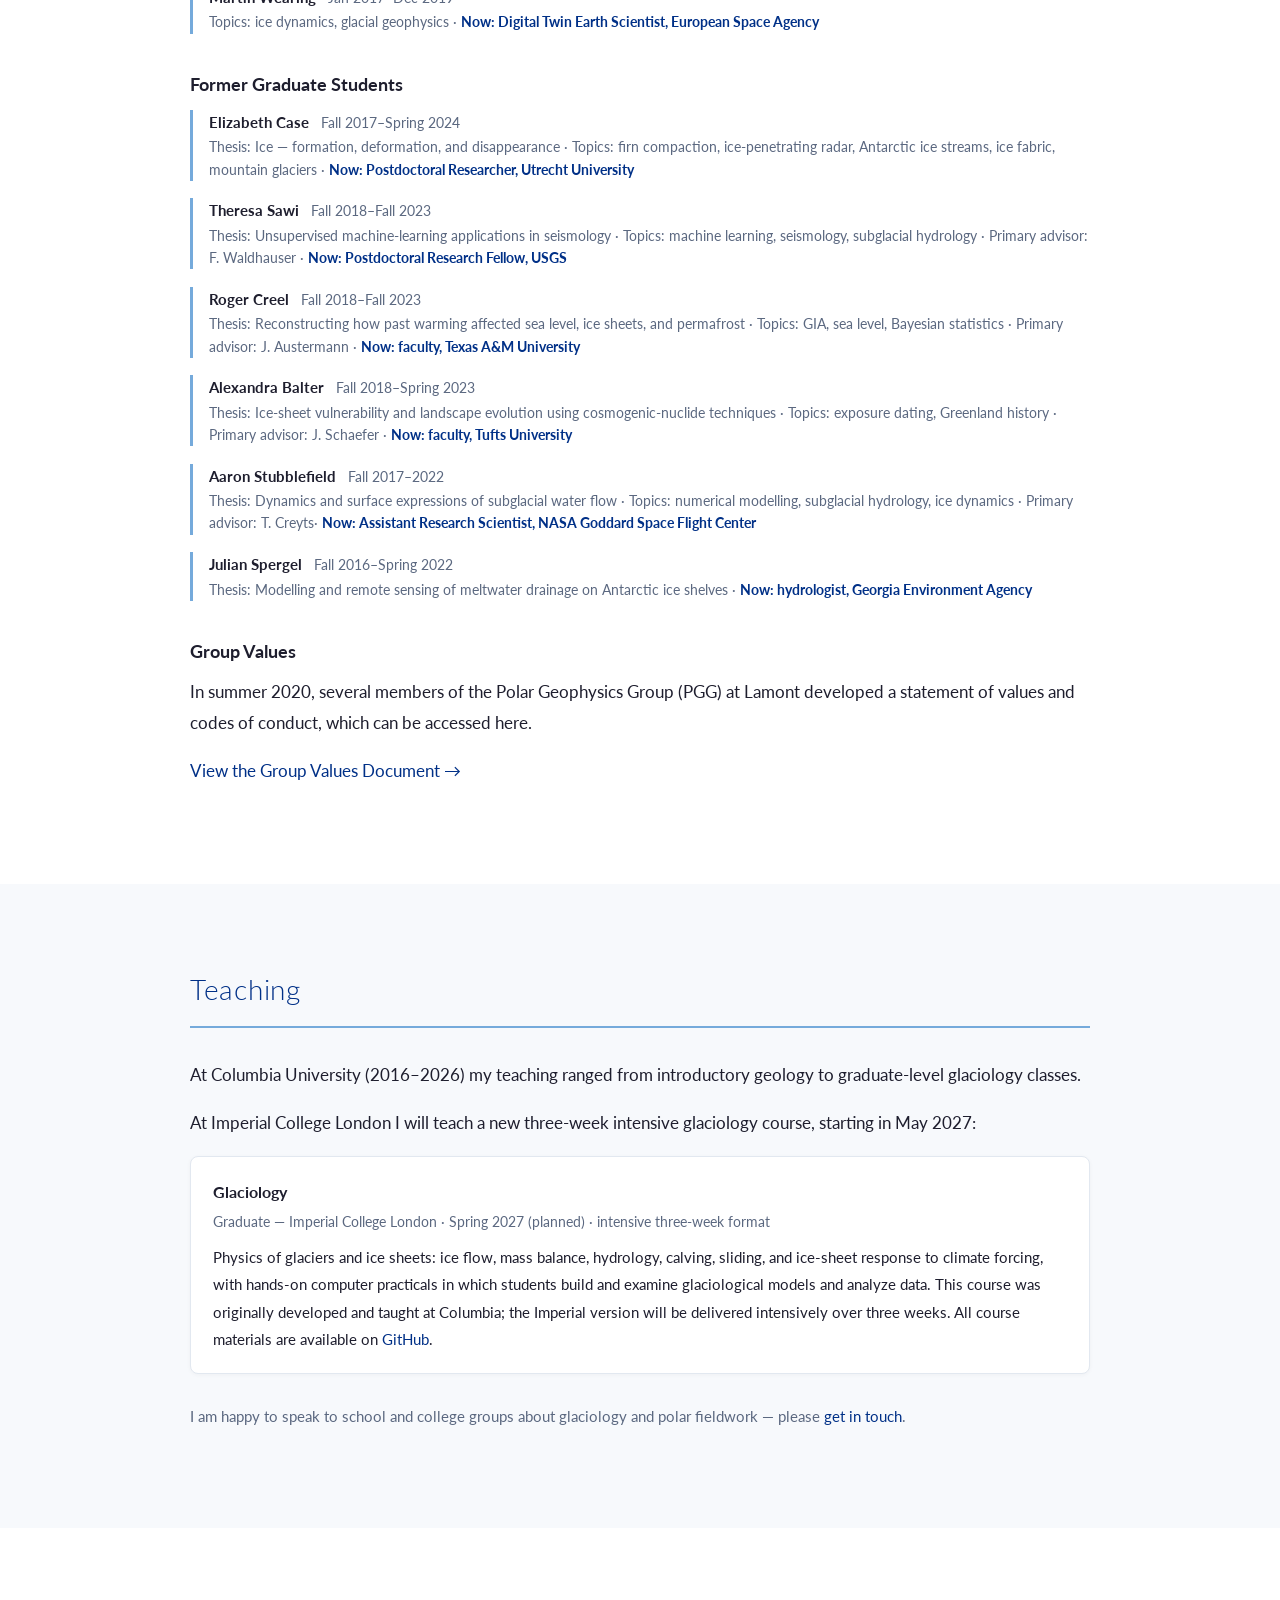
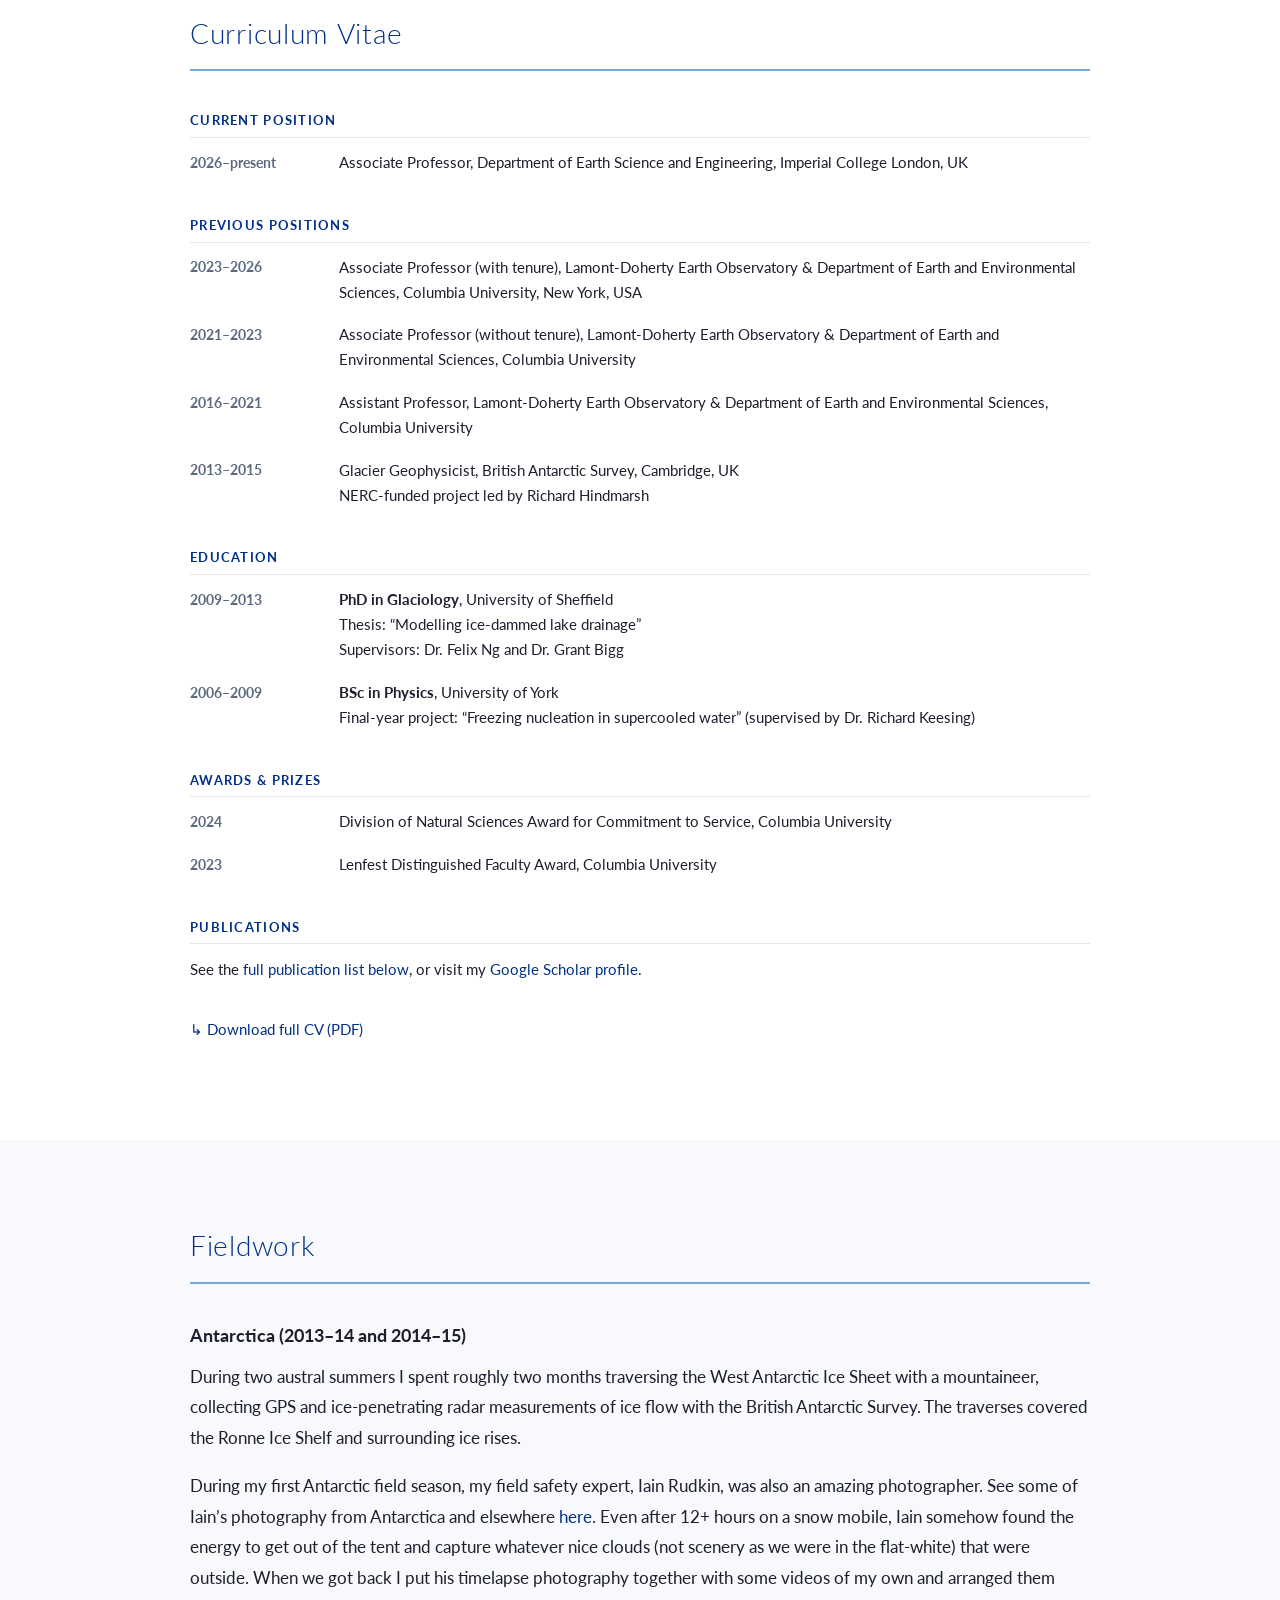
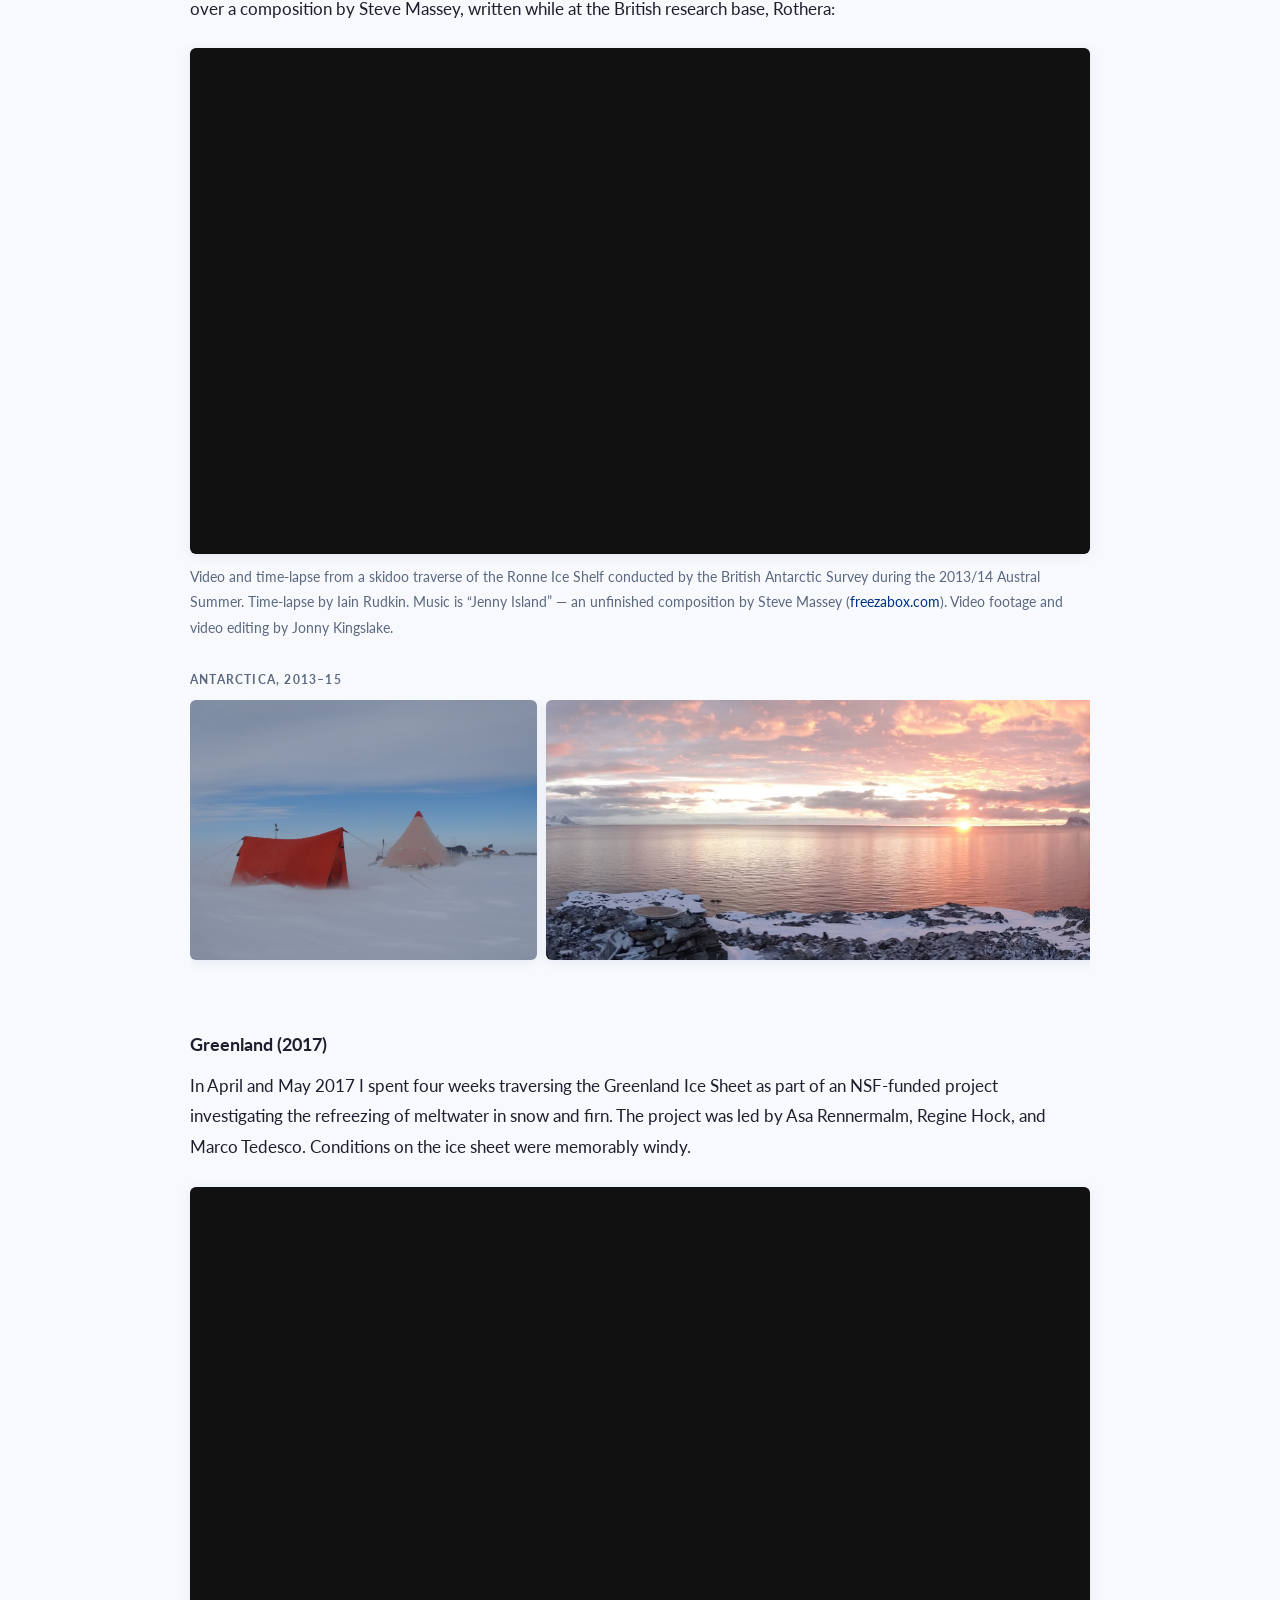
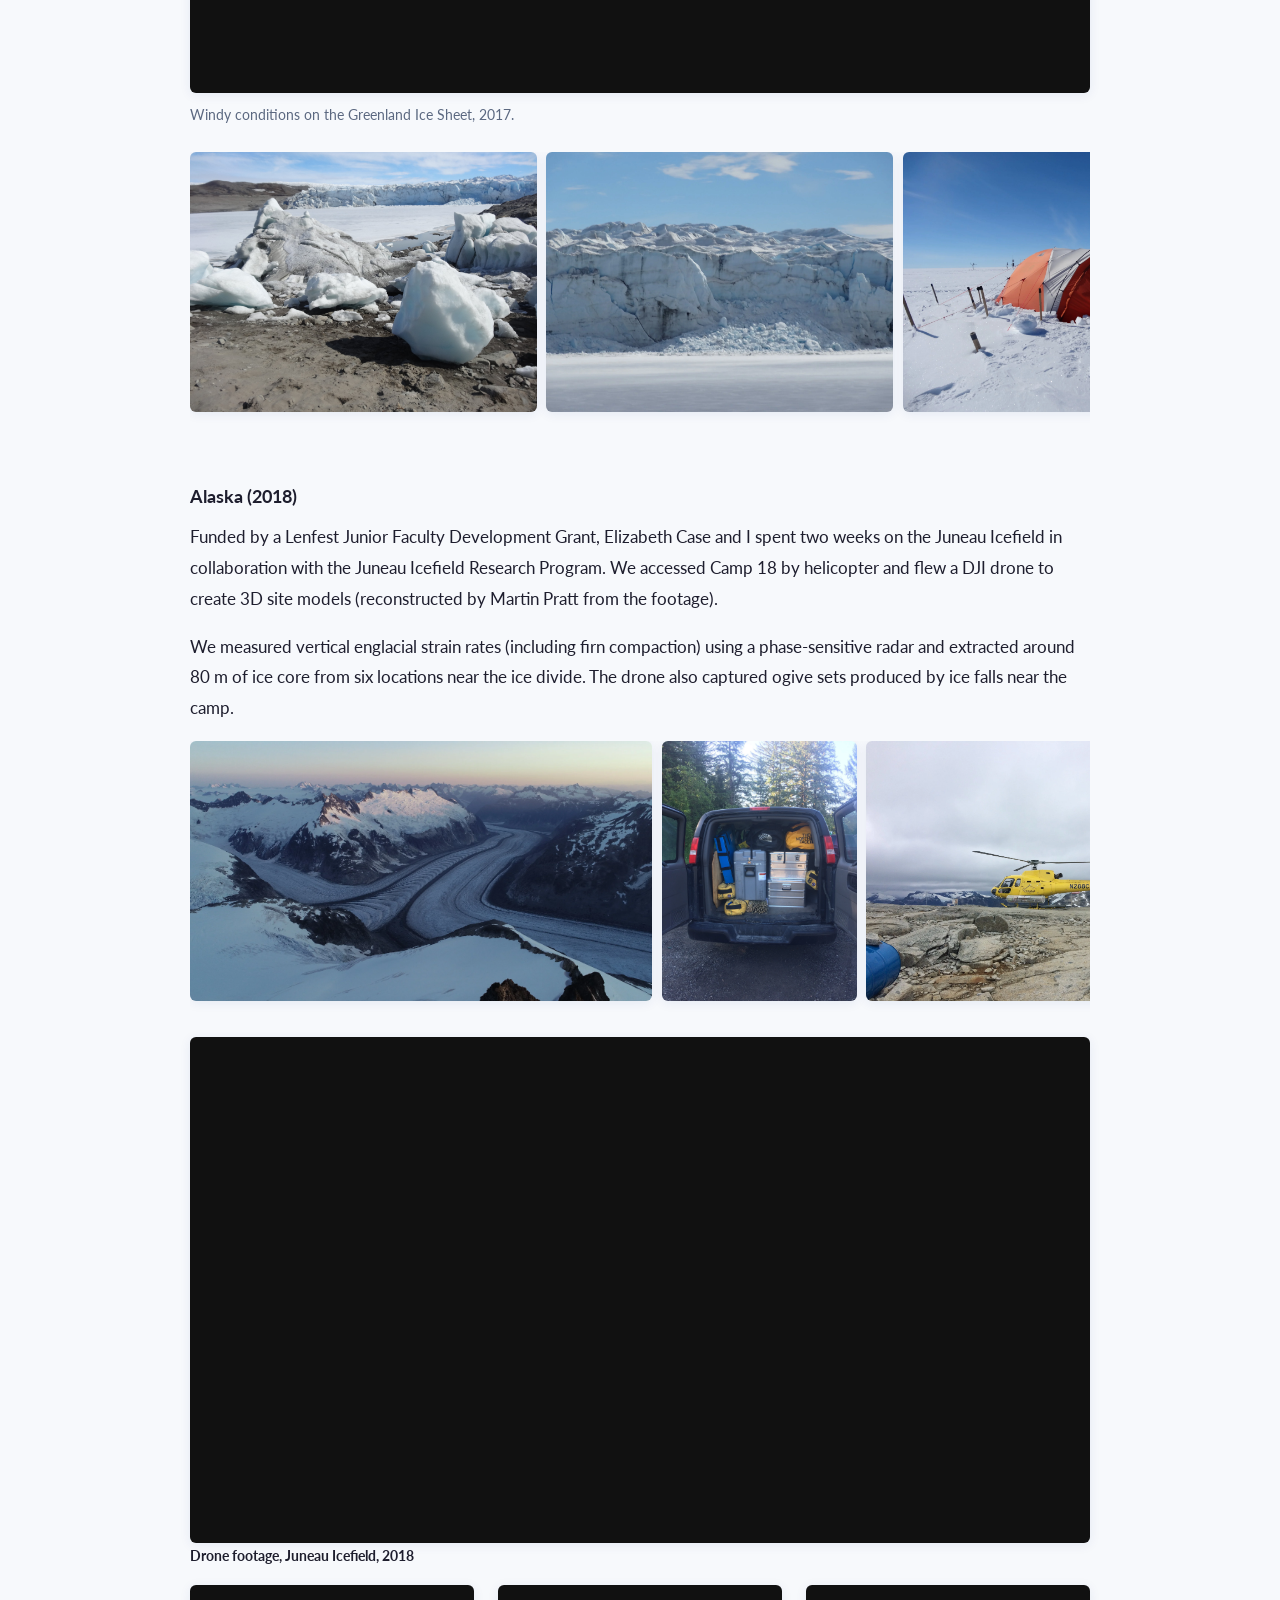
==== commit cef0c334: "feat: add Google Analytics 4 tracking snippet to index.html" ====
--- a/index.html
+++ b/index.html
@@ -49,6 +49,16 @@
   <link rel="preconnect" href="https://fonts.gstatic.com" crossorigin>
   <link href="https://fonts.googleapis.com/css2?family=Lato:wght@300;400;700;900&display=swap" rel="stylesheet">
   <link rel="stylesheet" href="css/style.css">
+
+  <!-- Google Analytics -->
+  <!-- TODO: replace G-XXXXXXXXXX with your real GA4 Measurement ID from https://analytics.google.com -->
+  <script async src="https://www.googletagmanager.com/gtag/js?id=G-XXXXXXXXXX"></script>
+  <script>
+    window.dataLayer = window.dataLayer || [];
+    function gtag(){dataLayer.push(arguments);}
+    gtag('js', new Date());
+    gtag('config', 'G-XXXXXXXXXX');
+  </script>
 </head>
 <body>
 
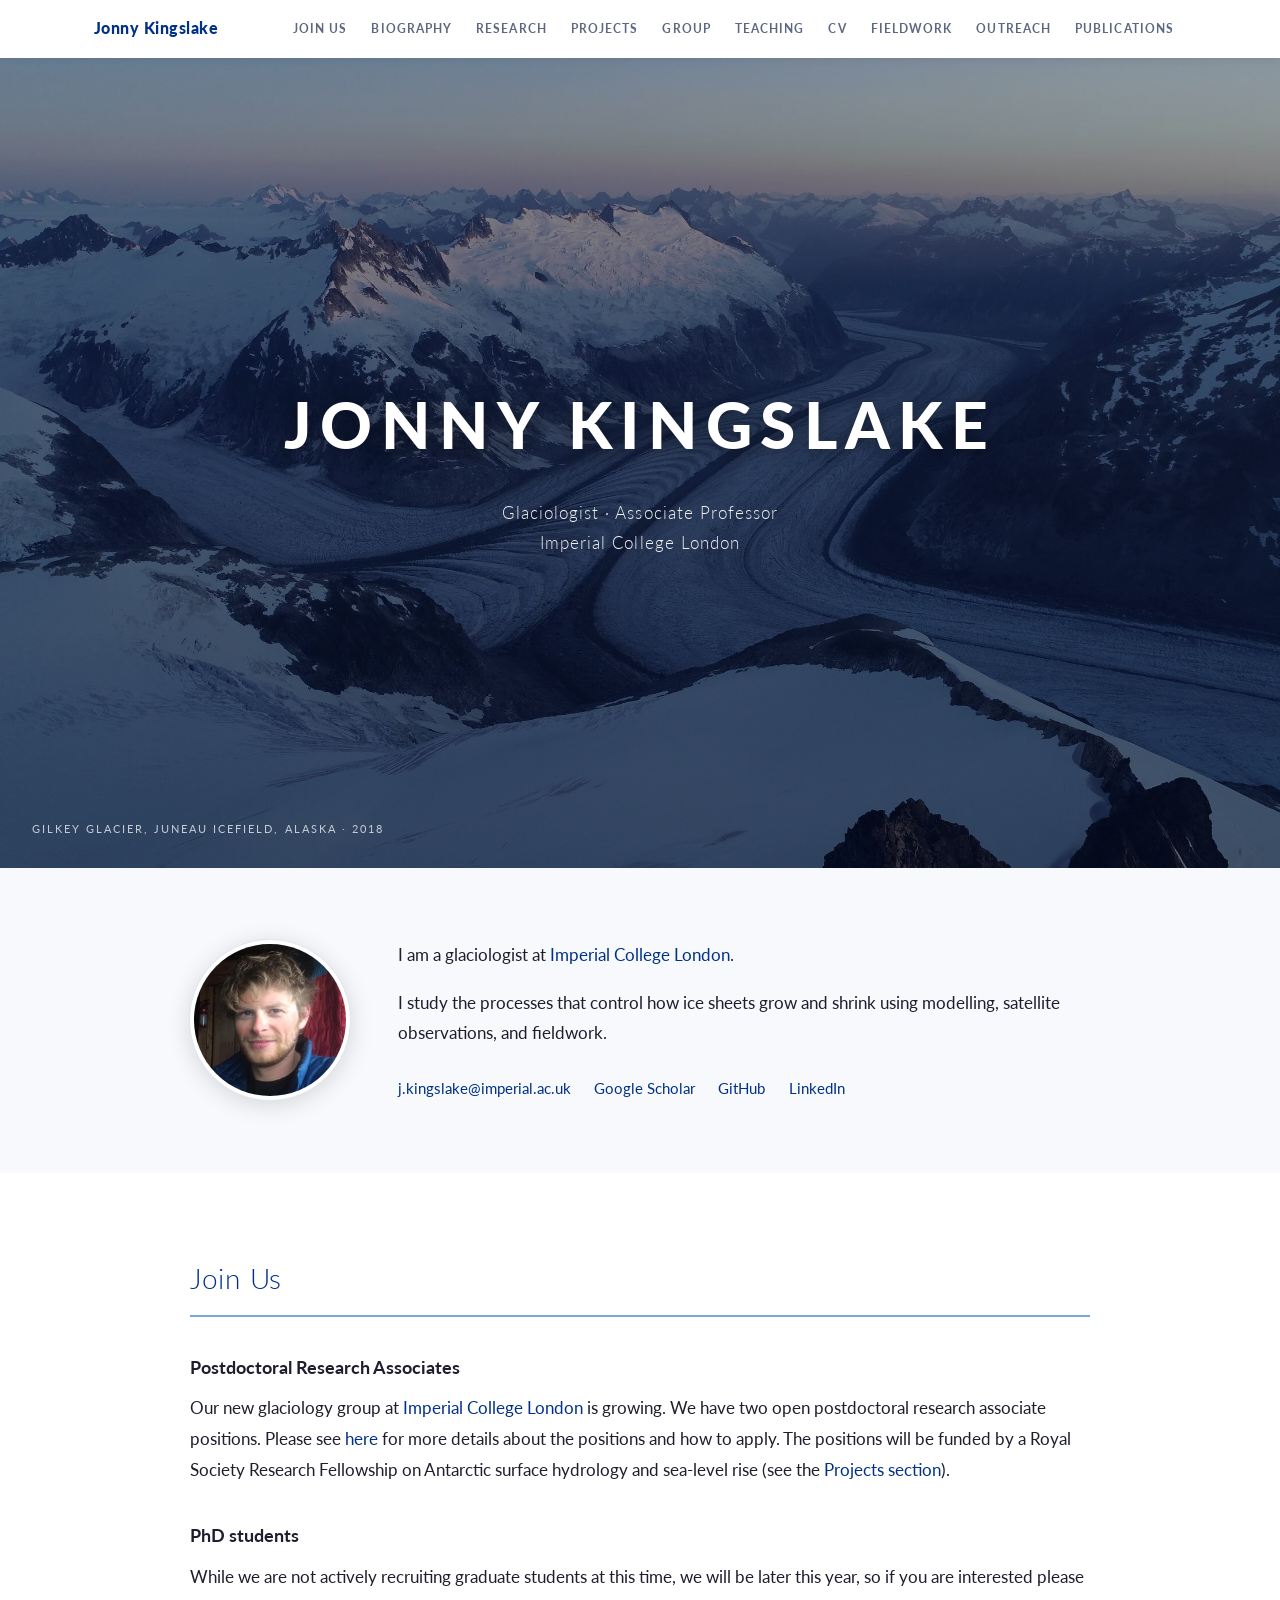
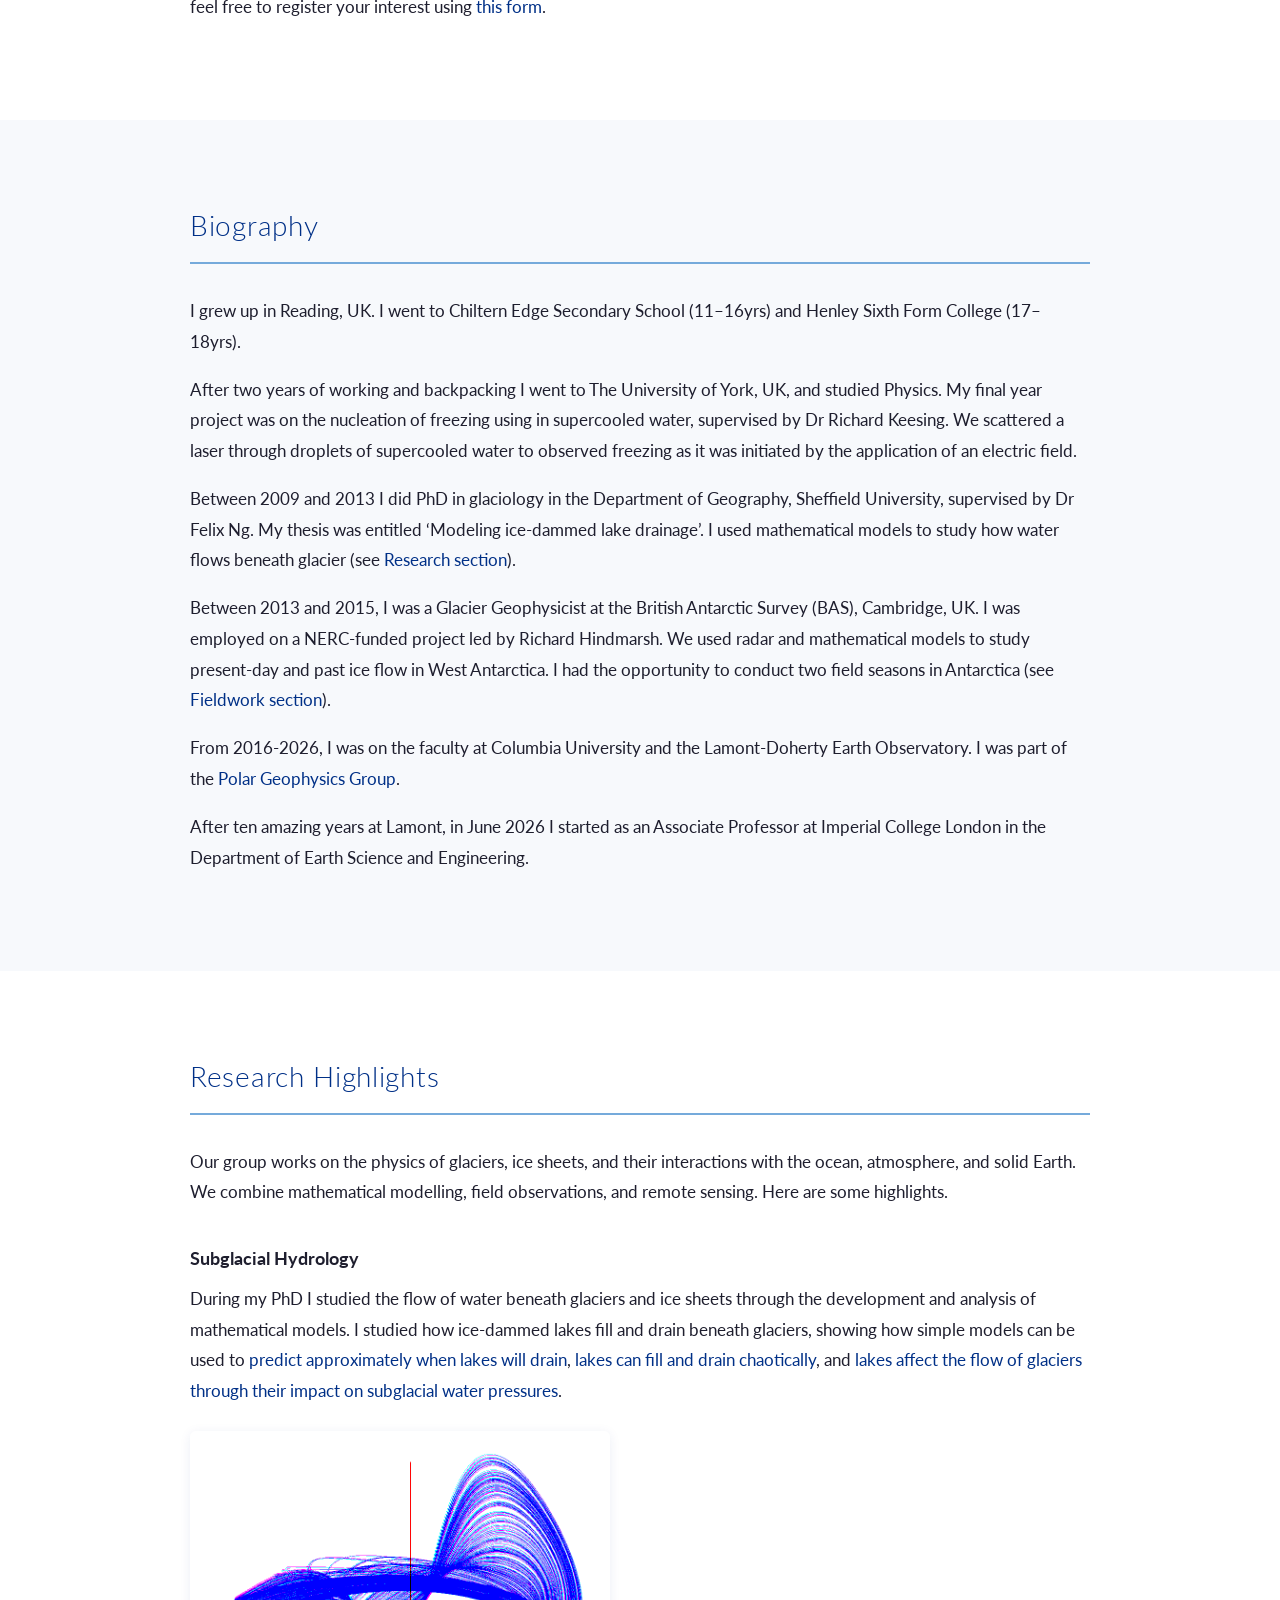
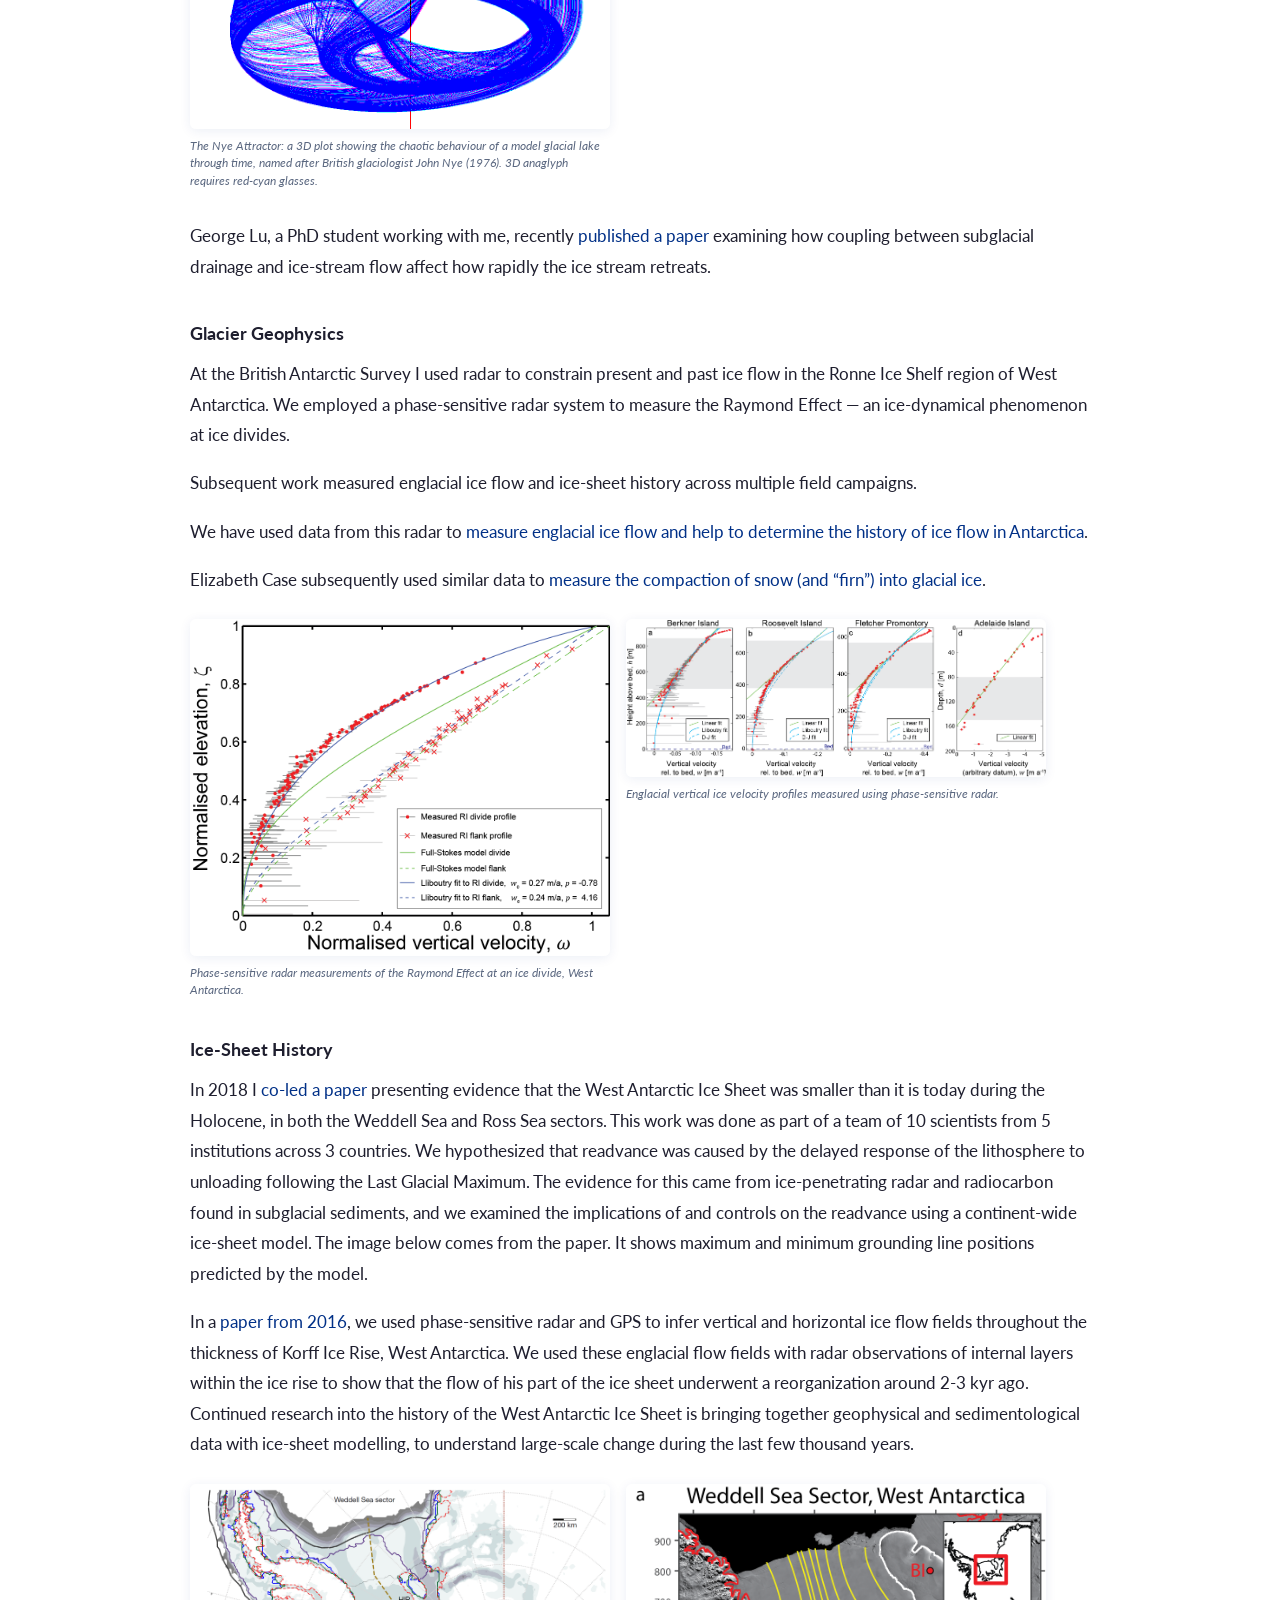
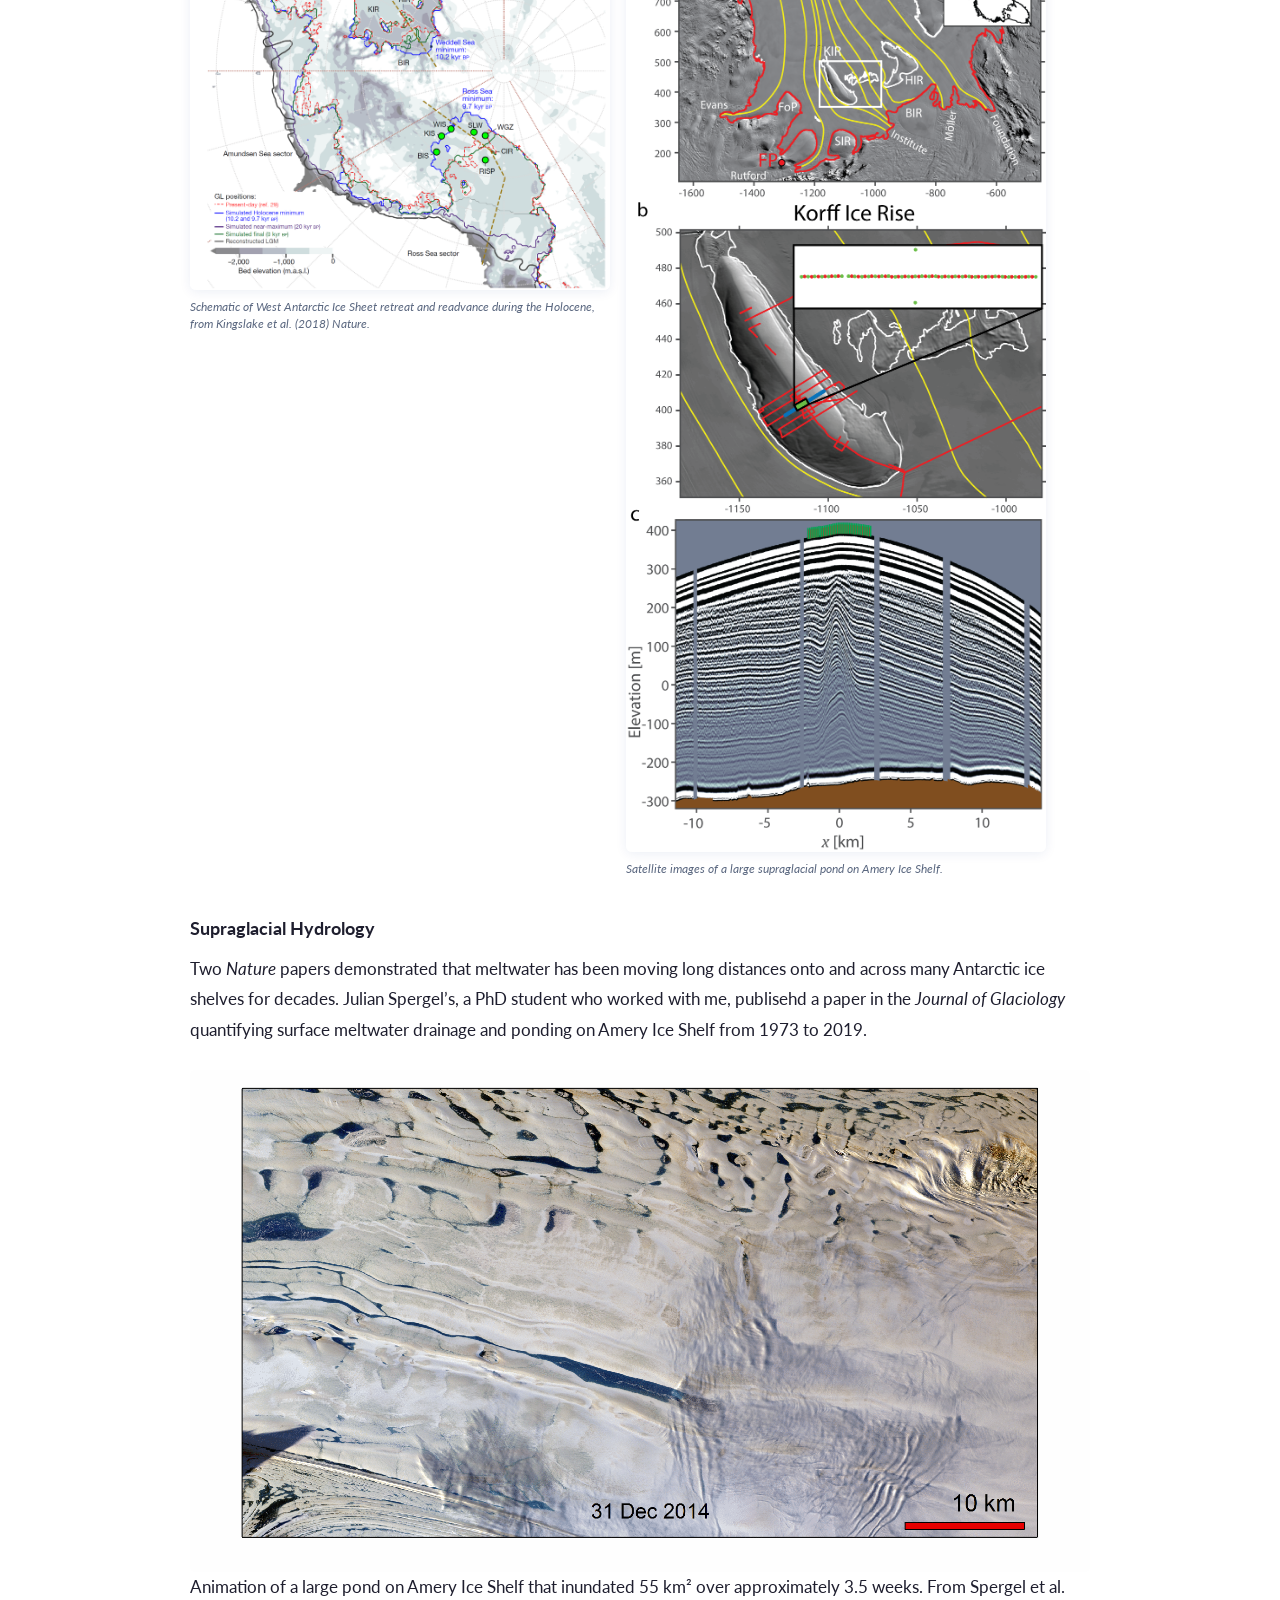
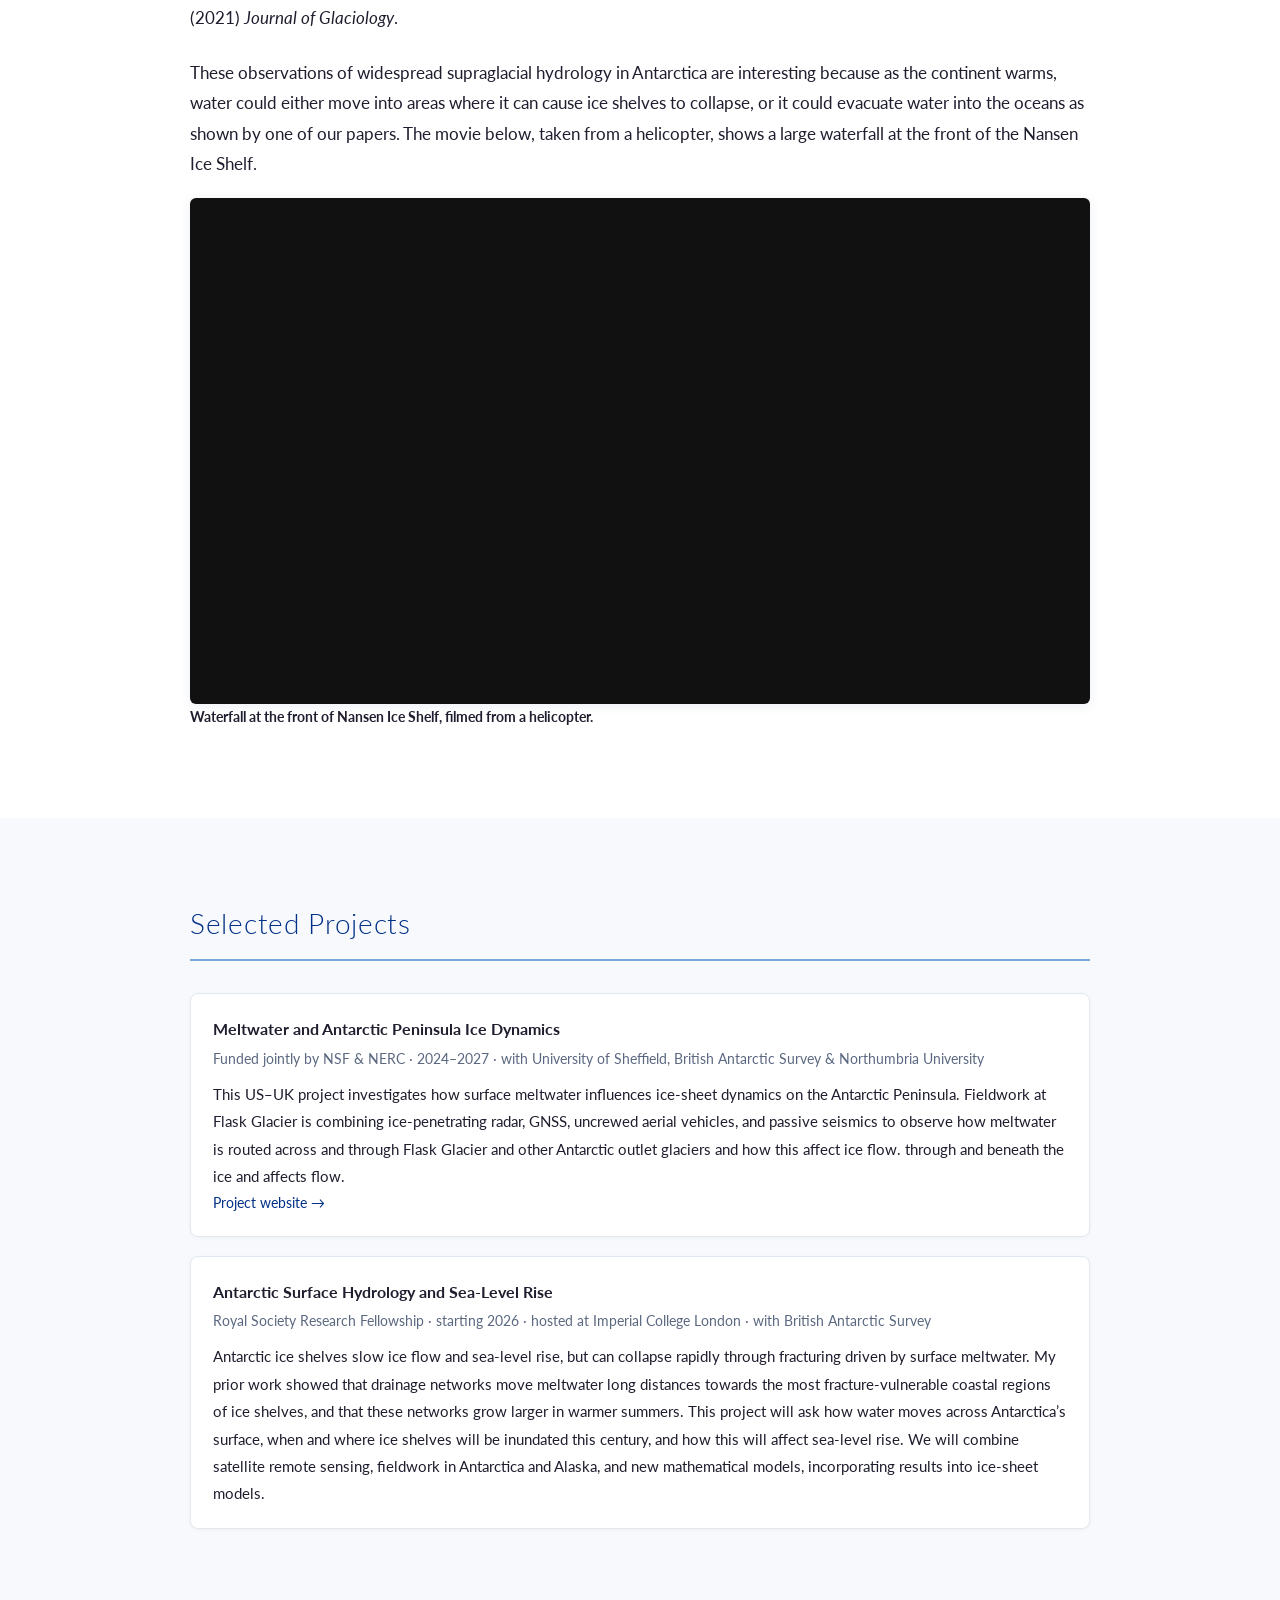
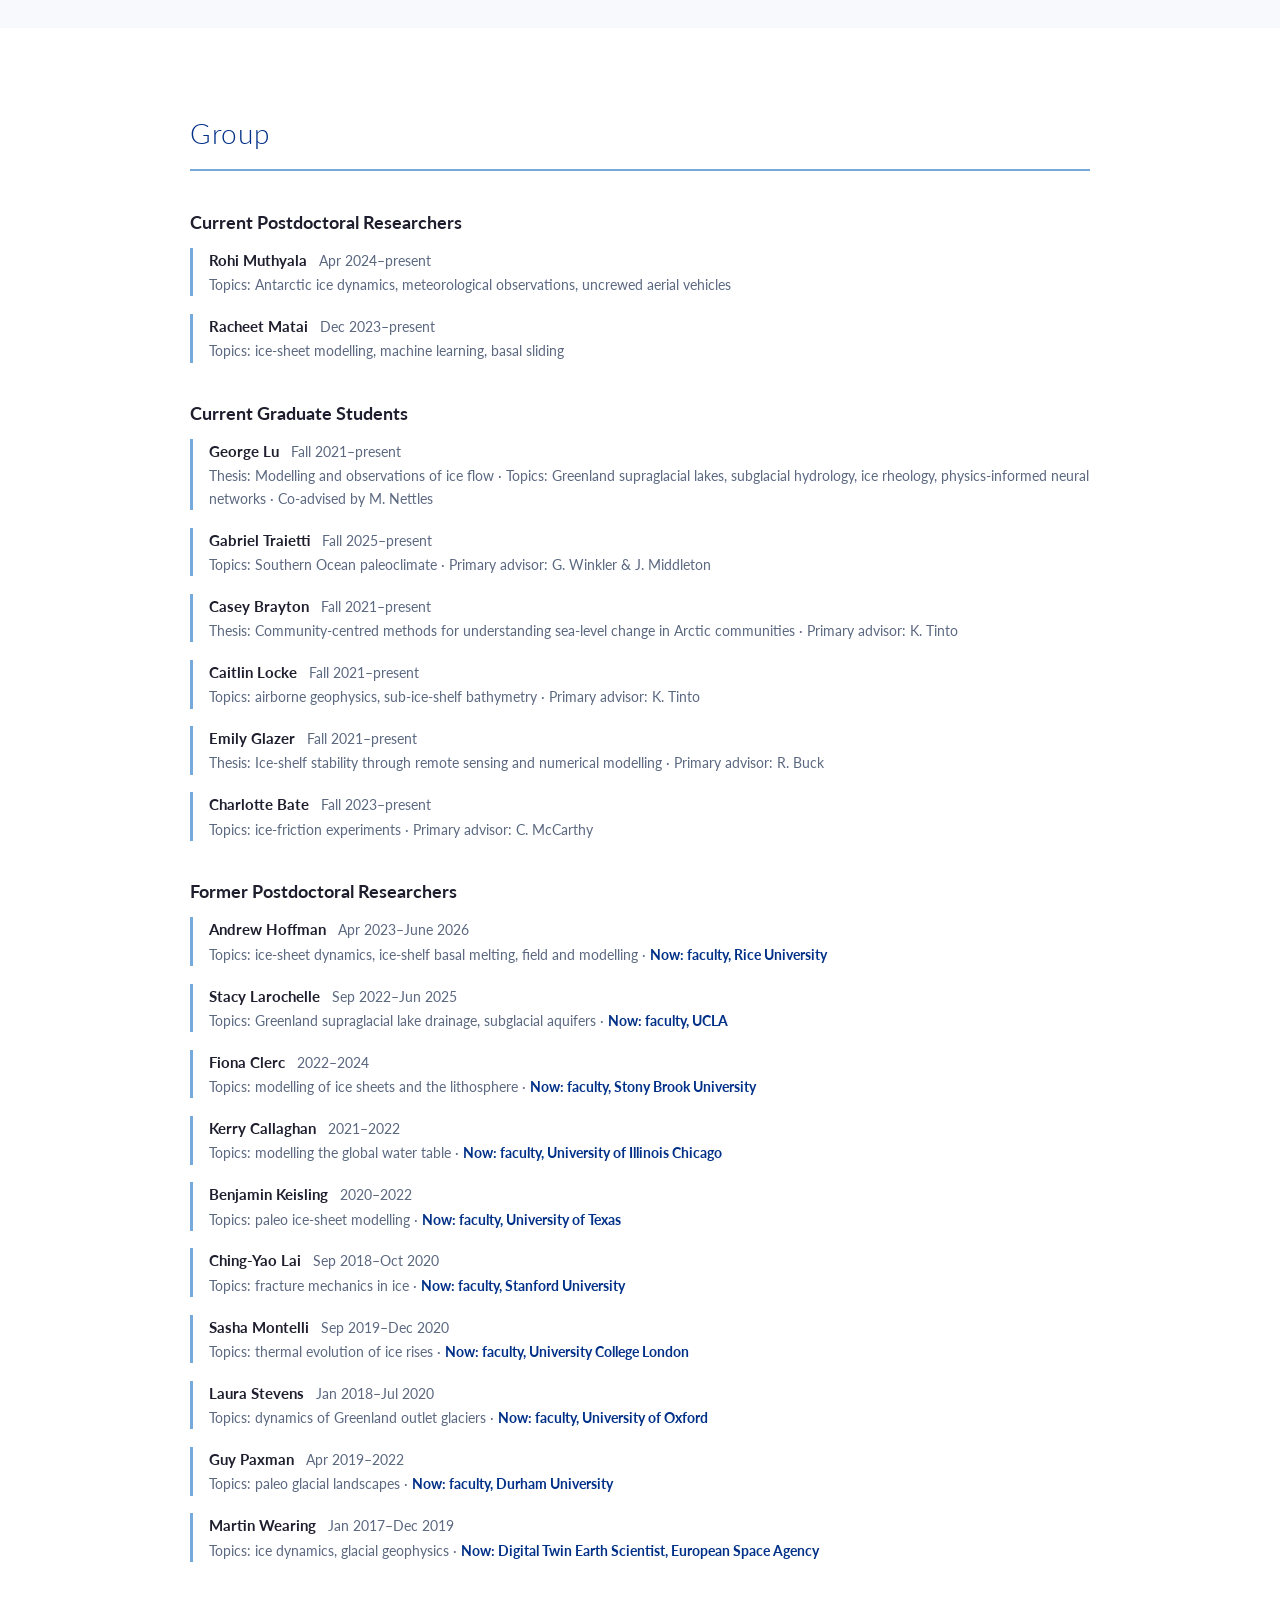
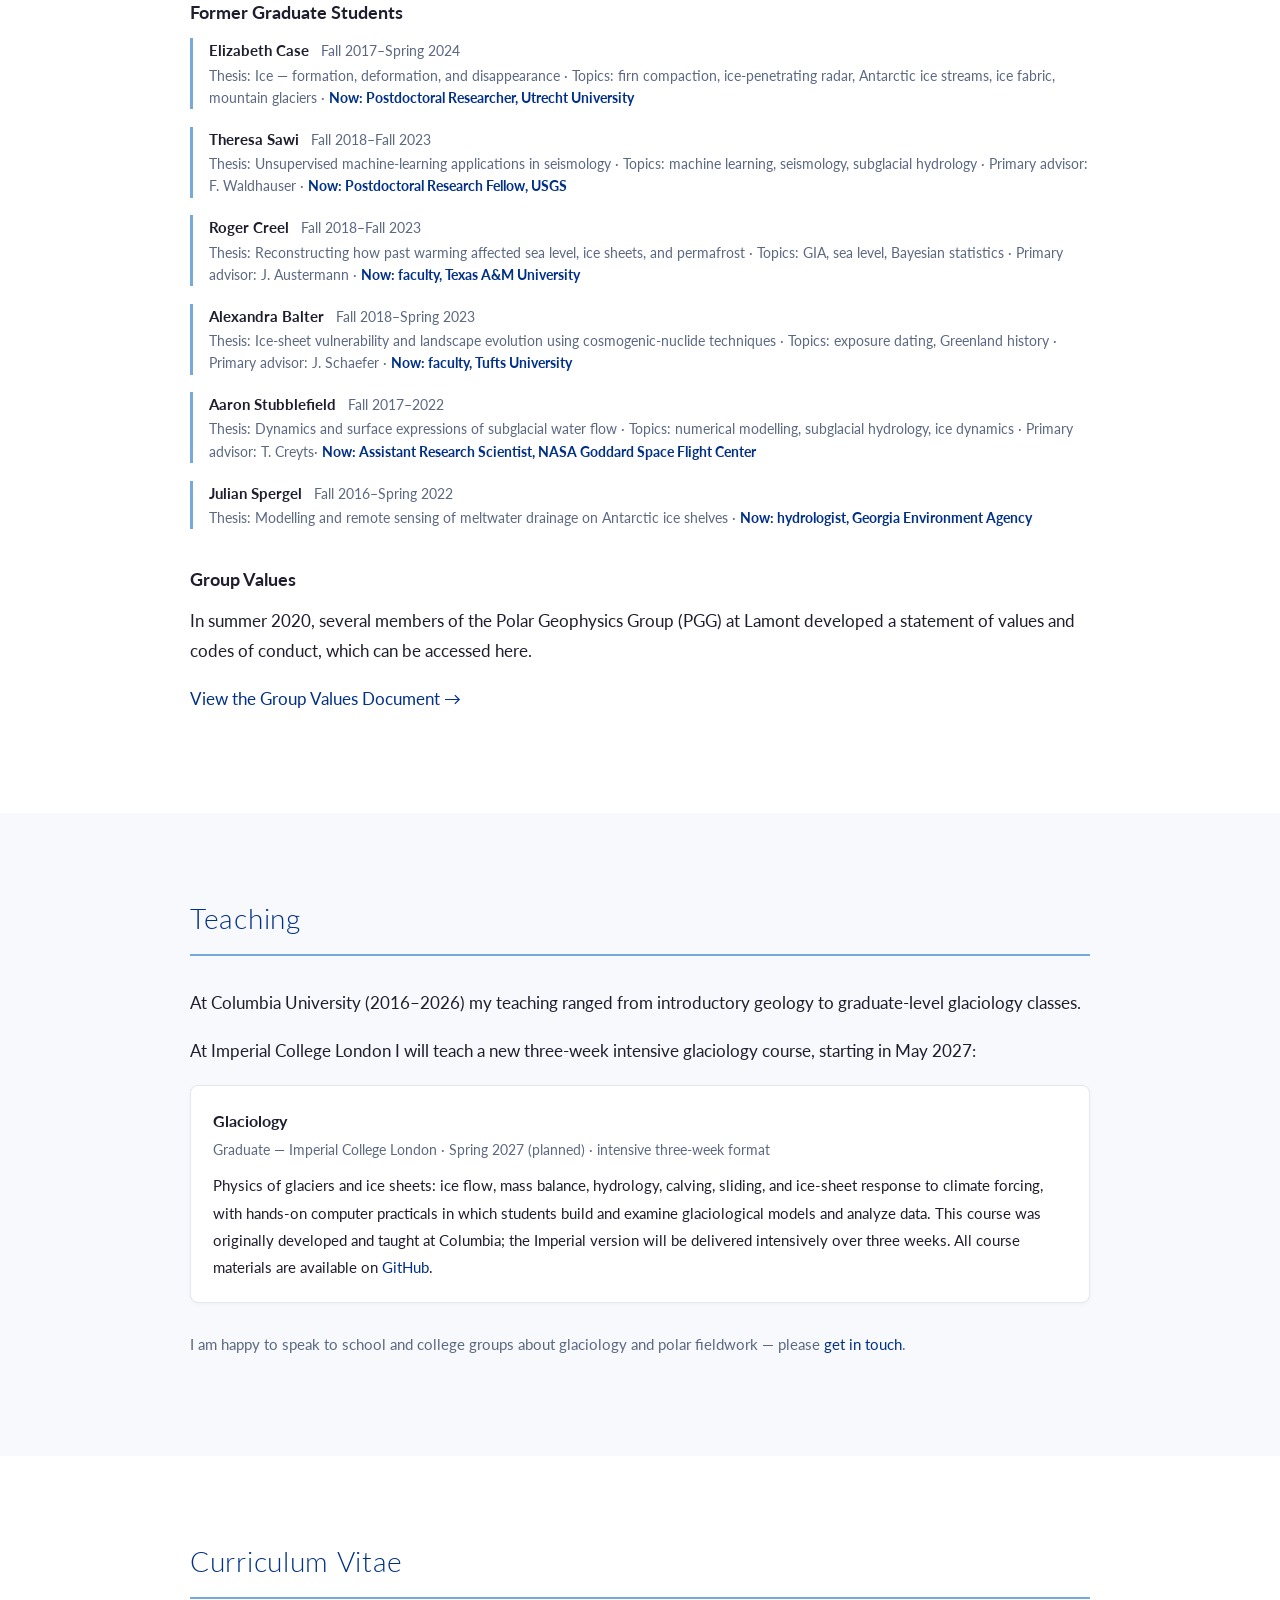
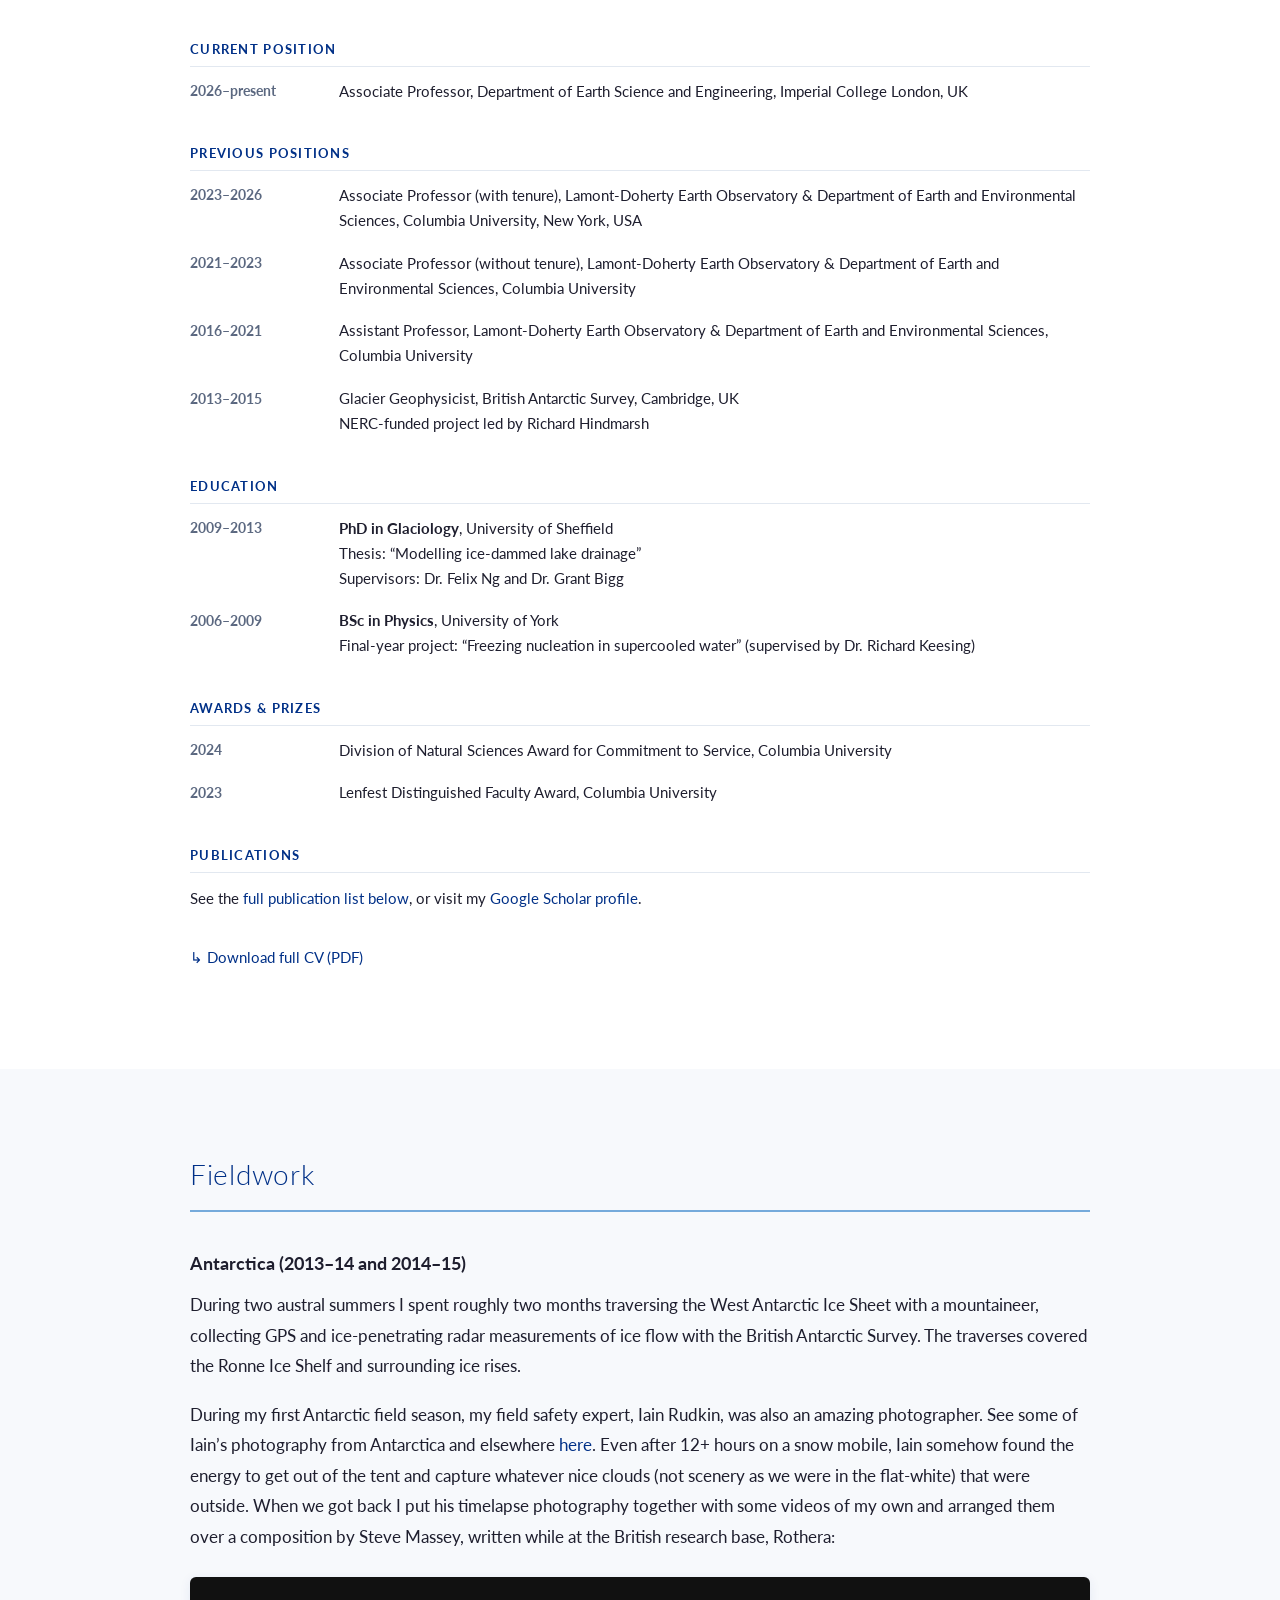
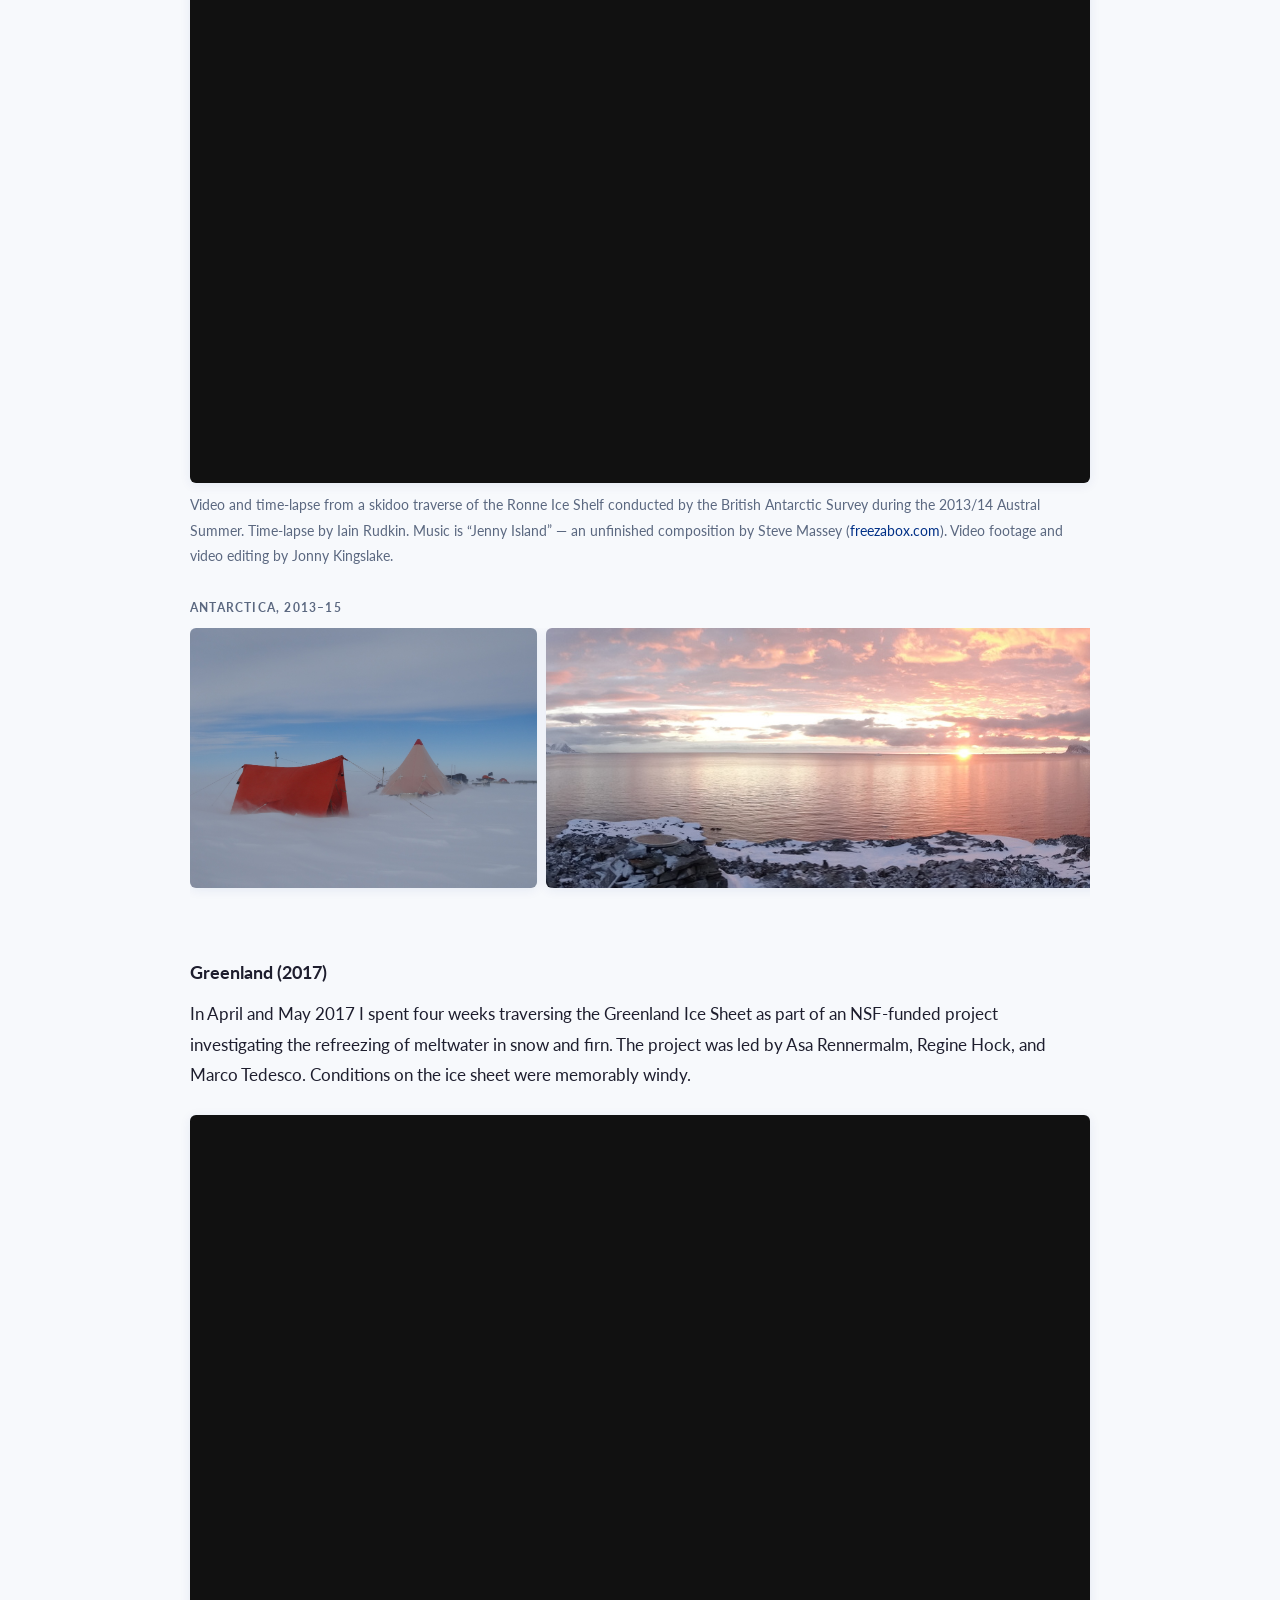
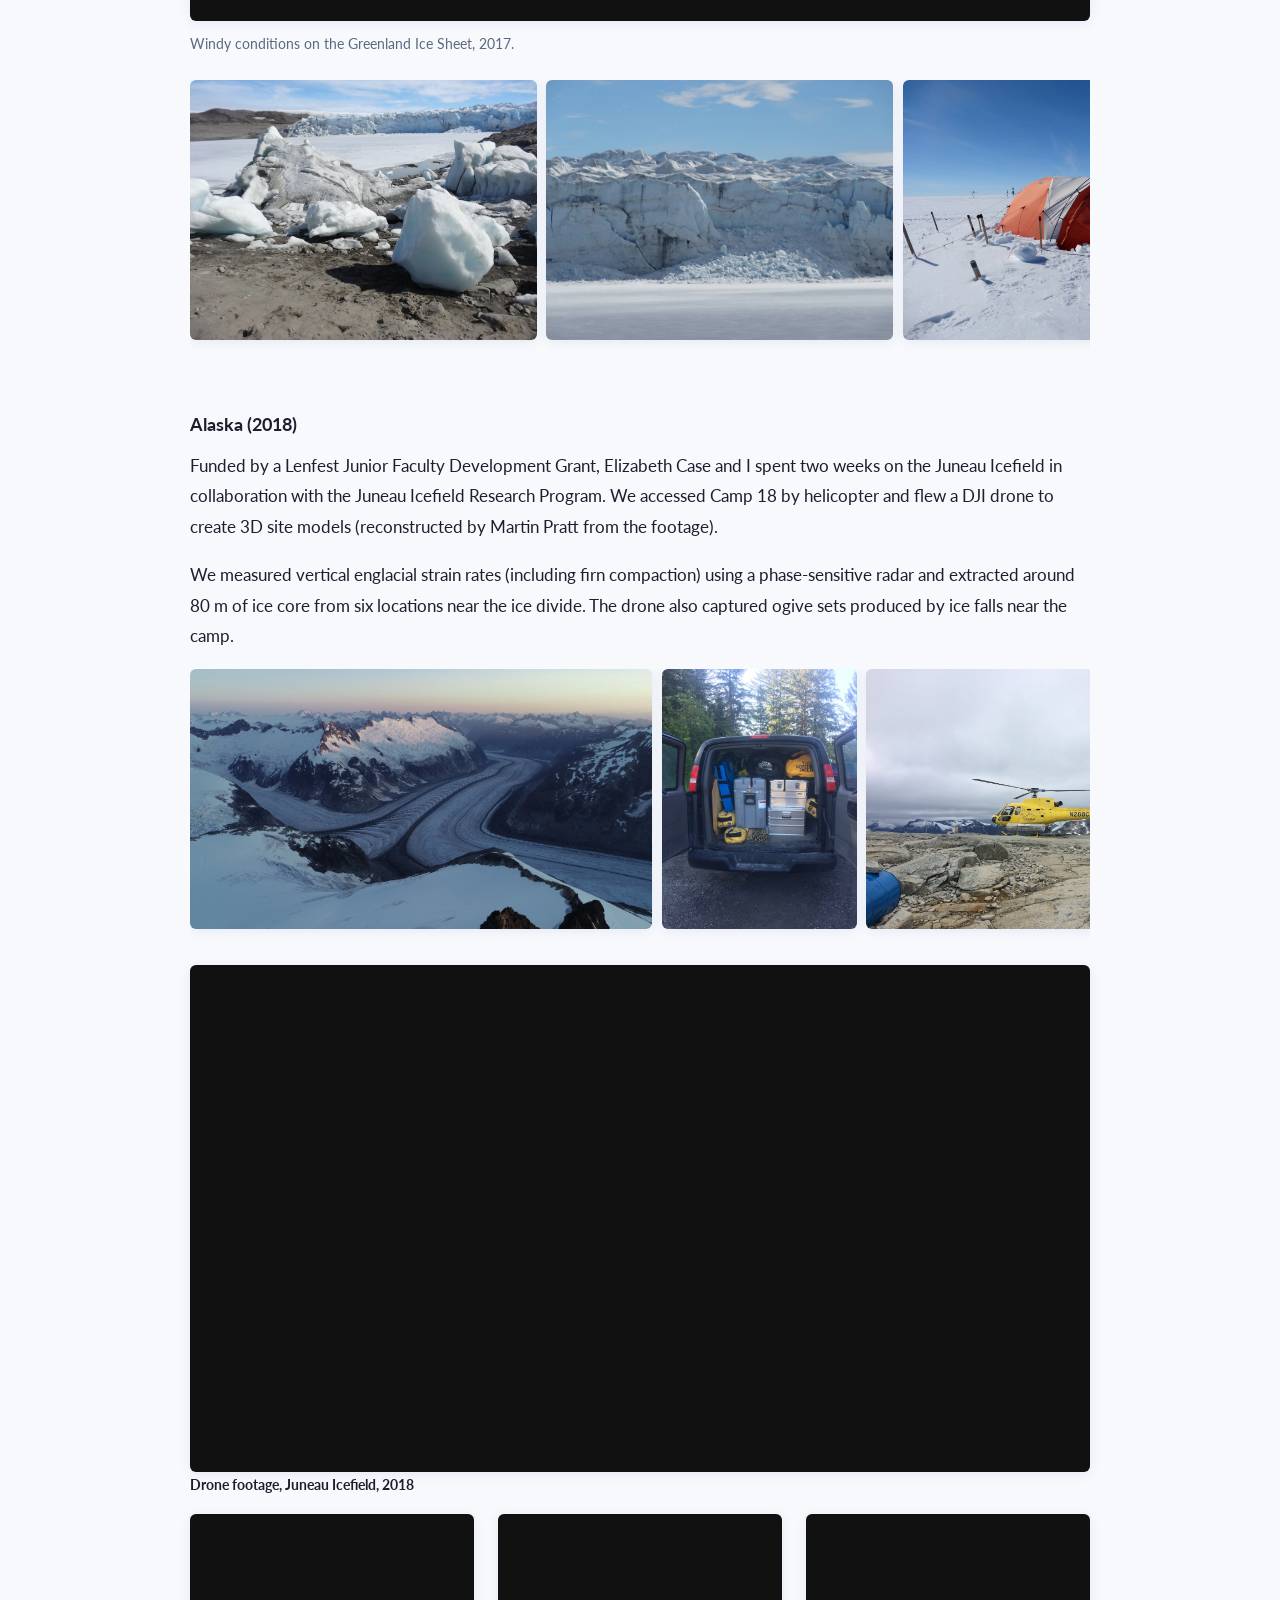
==== commit 3298cbbd: "update intro text and incorrect google scholar url" ====
--- a/index.html
+++ b/index.html
@@ -49,16 +49,6 @@
   <link rel="preconnect" href="https://fonts.gstatic.com" crossorigin>
   <link href="https://fonts.googleapis.com/css2?family=Lato:wght@300;400;700;900&display=swap" rel="stylesheet">
   <link rel="stylesheet" href="css/style.css">
-
-  <!-- Google Analytics -->
-  <!-- TODO: replace G-XXXXXXXXXX with your real GA4 Measurement ID from https://analytics.google.com -->
-  <script async src="https://www.googletagmanager.com/gtag/js?id=G-XXXXXXXXXX"></script>
-  <script>
-    window.dataLayer = window.dataLayer || [];
-    function gtag(){dataLayer.push(arguments);}
-    gtag('js', new Date());
-    gtag('config', 'G-XXXXXXXXXX');
-  </script>
 </head>
 <body>
 
@@ -111,15 +101,16 @@
         <p>
           I am a glaciologist at
           <a href="https://www.imperial.ac.uk/earth-science/">Imperial College London</a>.
-          My research involves modeling and observing ice and water flow in ice sheets and
-          glaciers, combining mathematical modeling, remote sensing, and
-          fieldwork.
         </p>
-
-        <div class="announce">
+        <p>  
+          I study the processes that control how ice sheets grow and shrink using modelling, 
+          satellite observations, and fieldwork.
+        </p>
+
+        <!-- <div class="announce">
           <strong>We are hiring!</strong> &rarr;
           <a href="#positions">See open positions</a>
-        </div>
+        </div> -->
 
         <div class="contact-bar">
           <a href="mailto:j.kingslake@imperial.ac.uk">j.kingslake@imperial.ac.uk</a>
@@ -668,7 +659,7 @@
   <p>
     <a href="mailto:j.kingslake@imperial.ac.uk">j.kingslake@imperial.ac.uk</a>
     &ensp;&middot;&ensp;
-    <a href="https://scholar.google.com/scholar?q=Jonny+Kingslake">Google Scholar</a>
+    <a href="https://scholar.google.com/citations?user=YvZGpJIAAAAJ&hl=en&authuser=2">Google Scholar</a>
   </p>
 </footer>
 
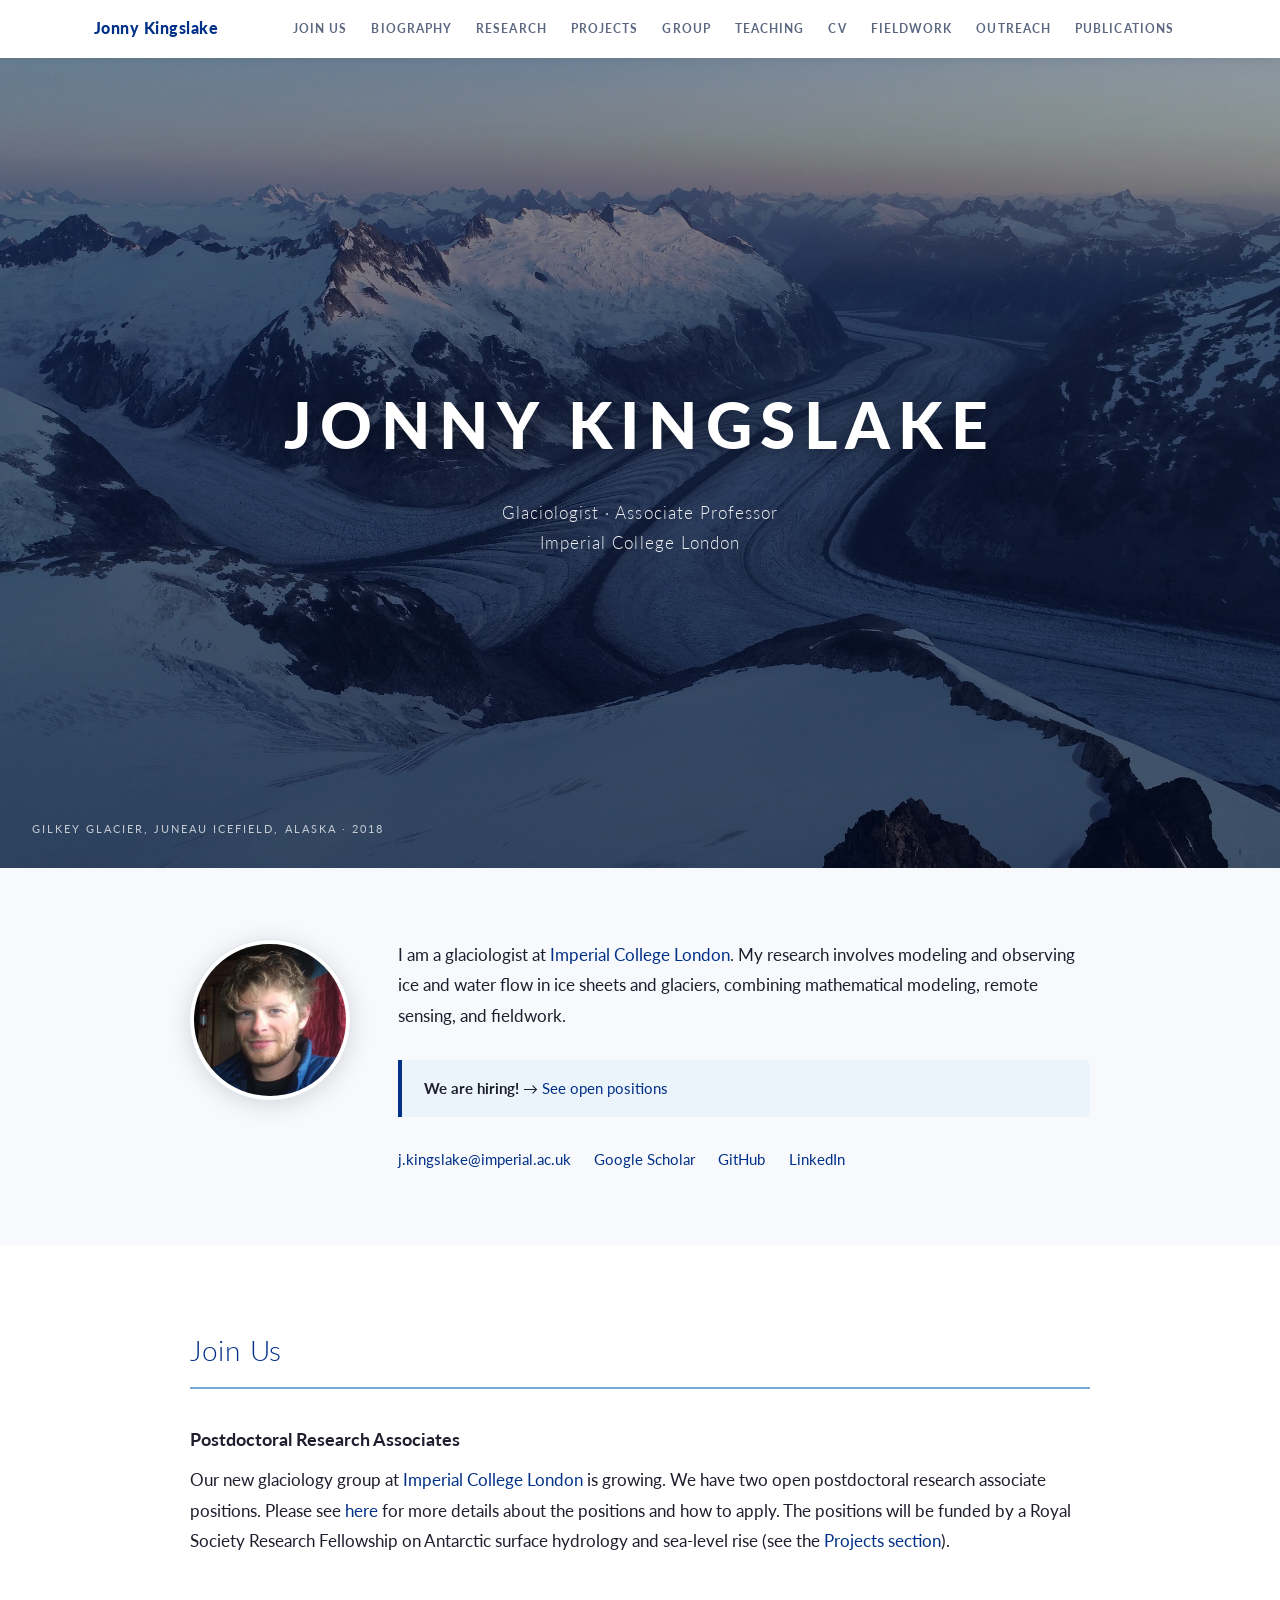
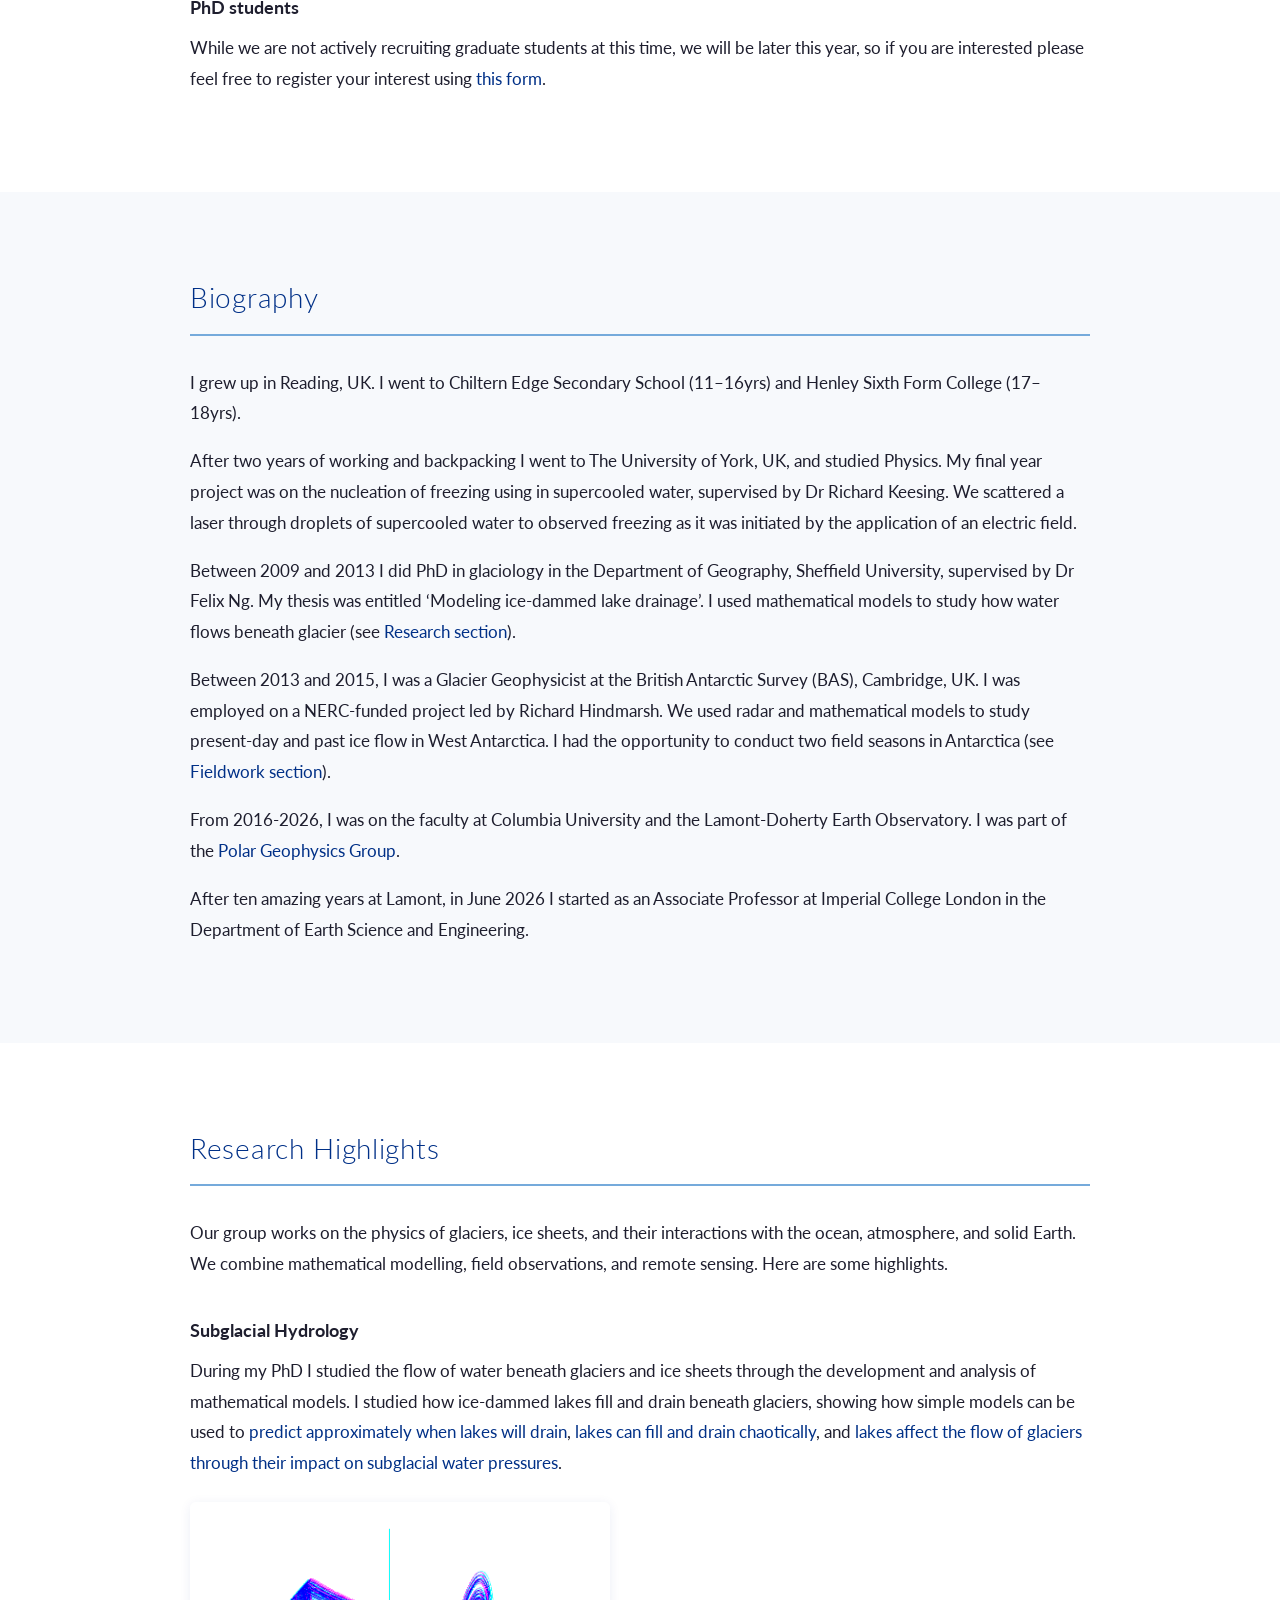
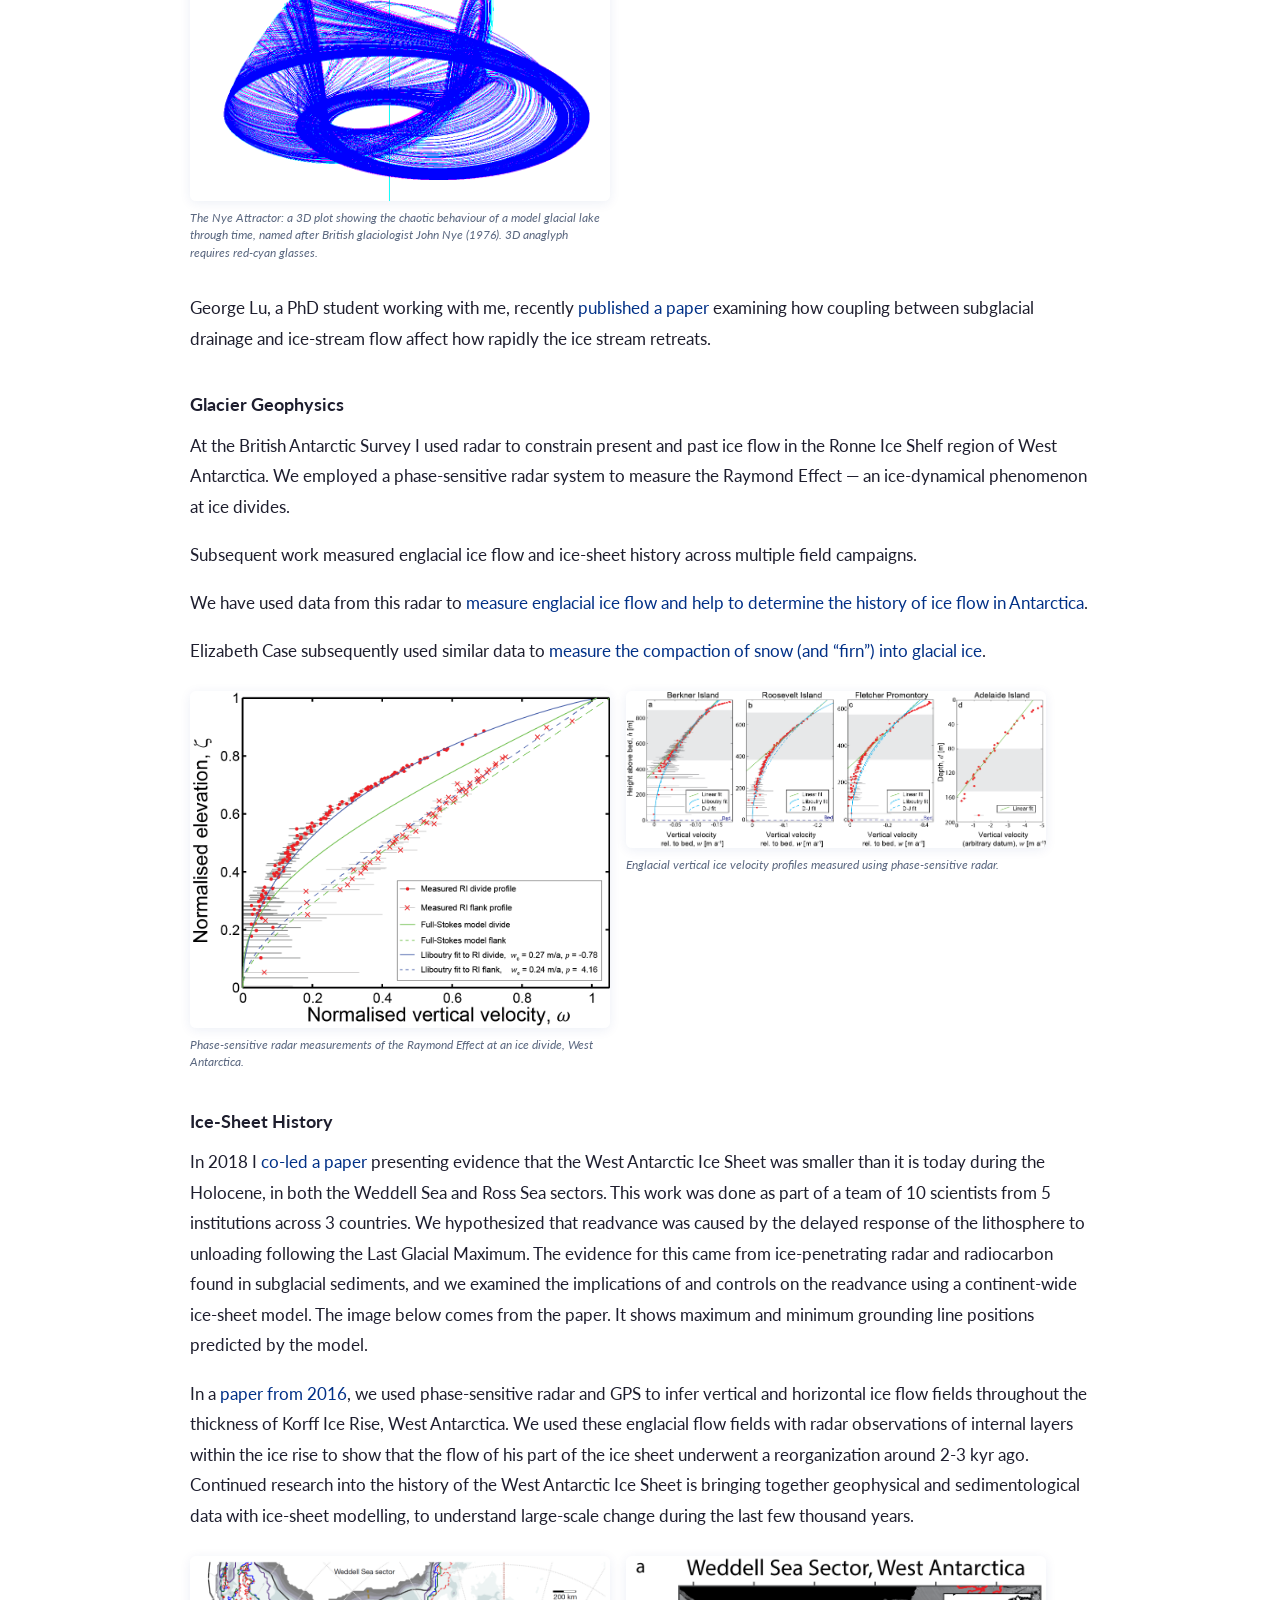
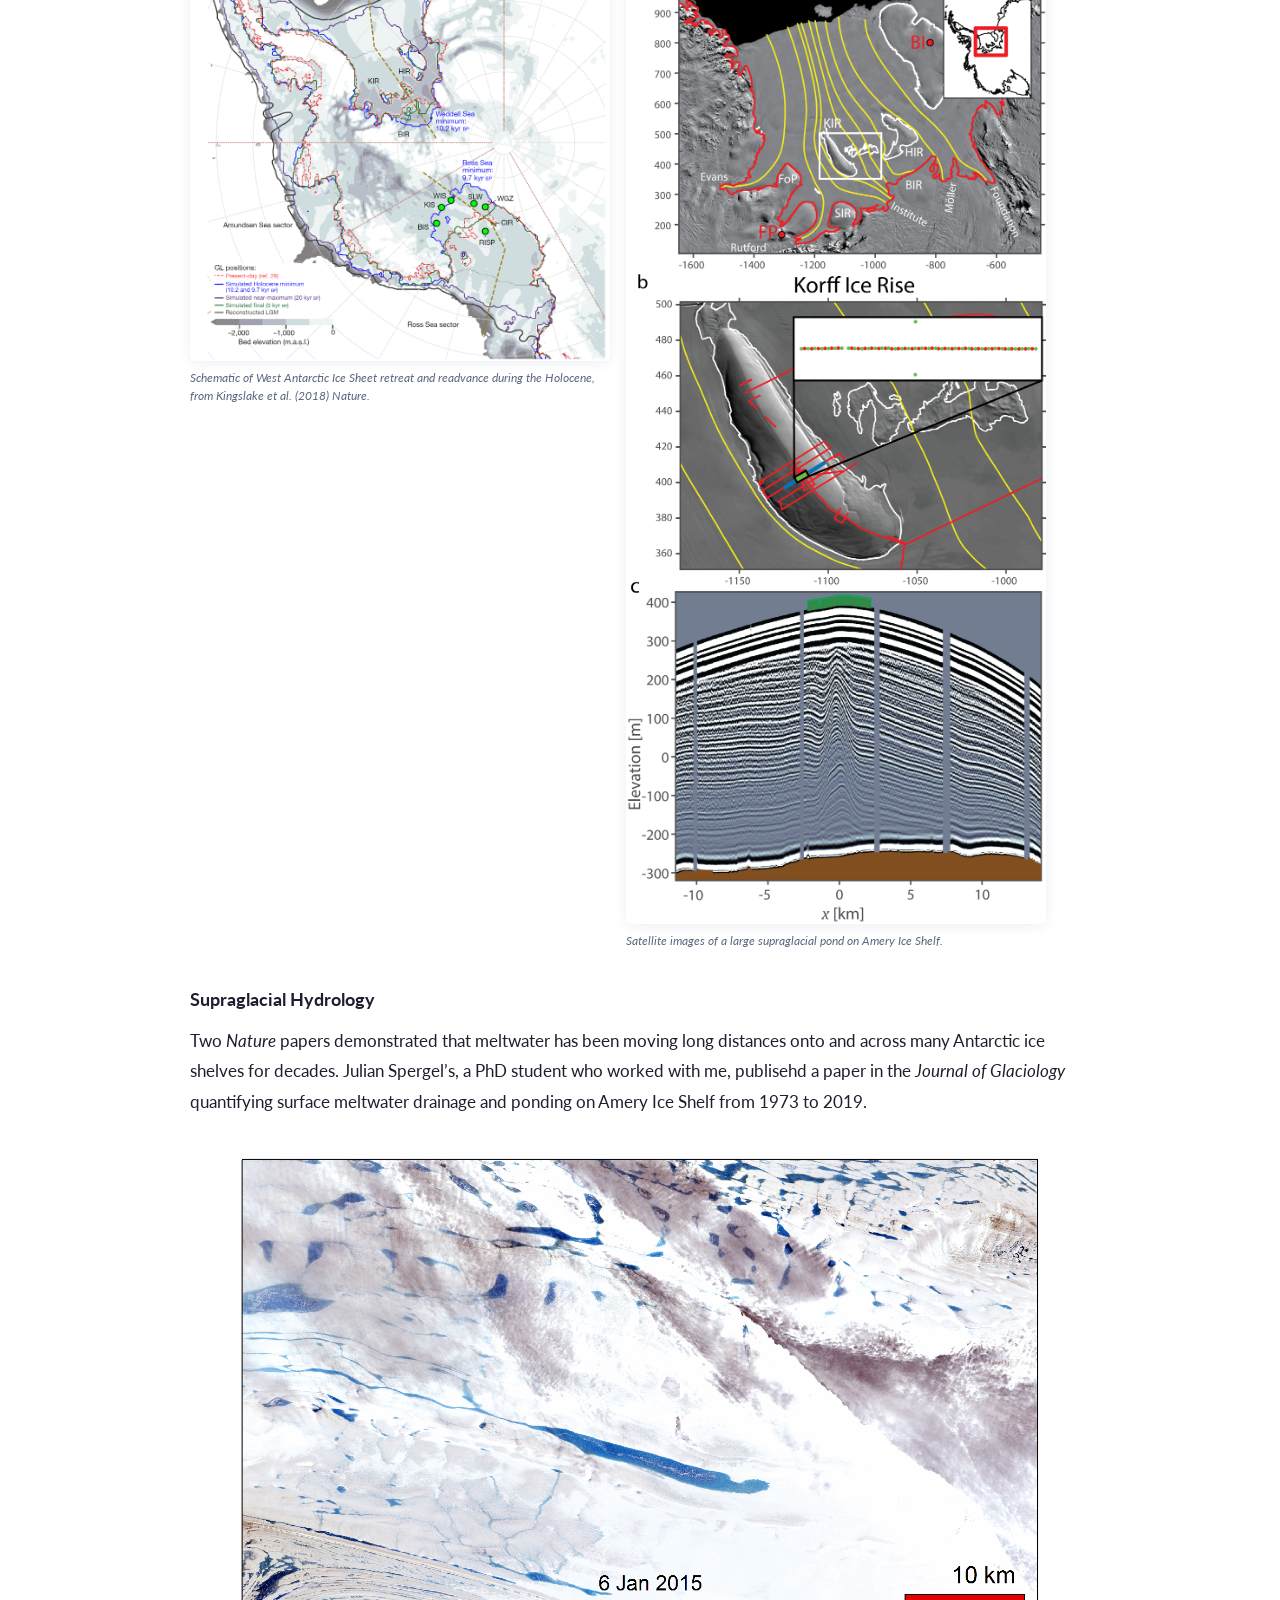
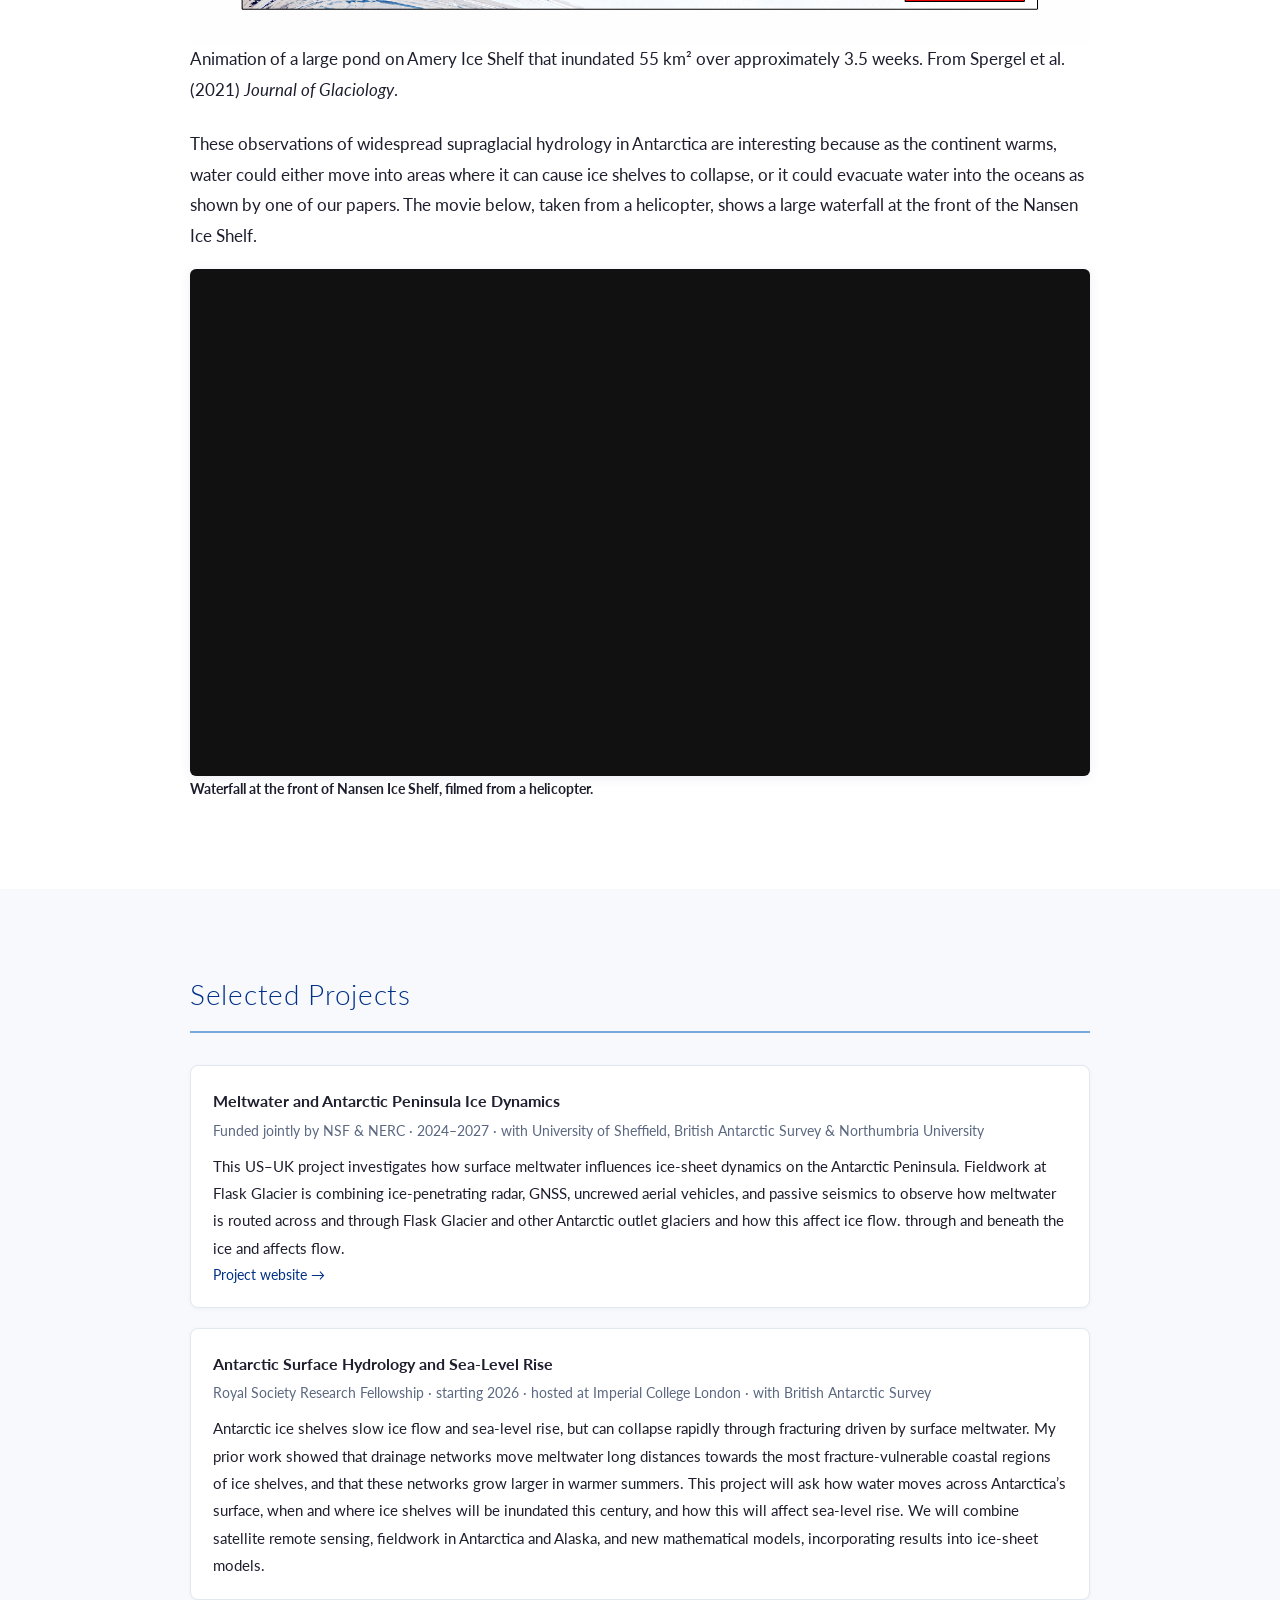
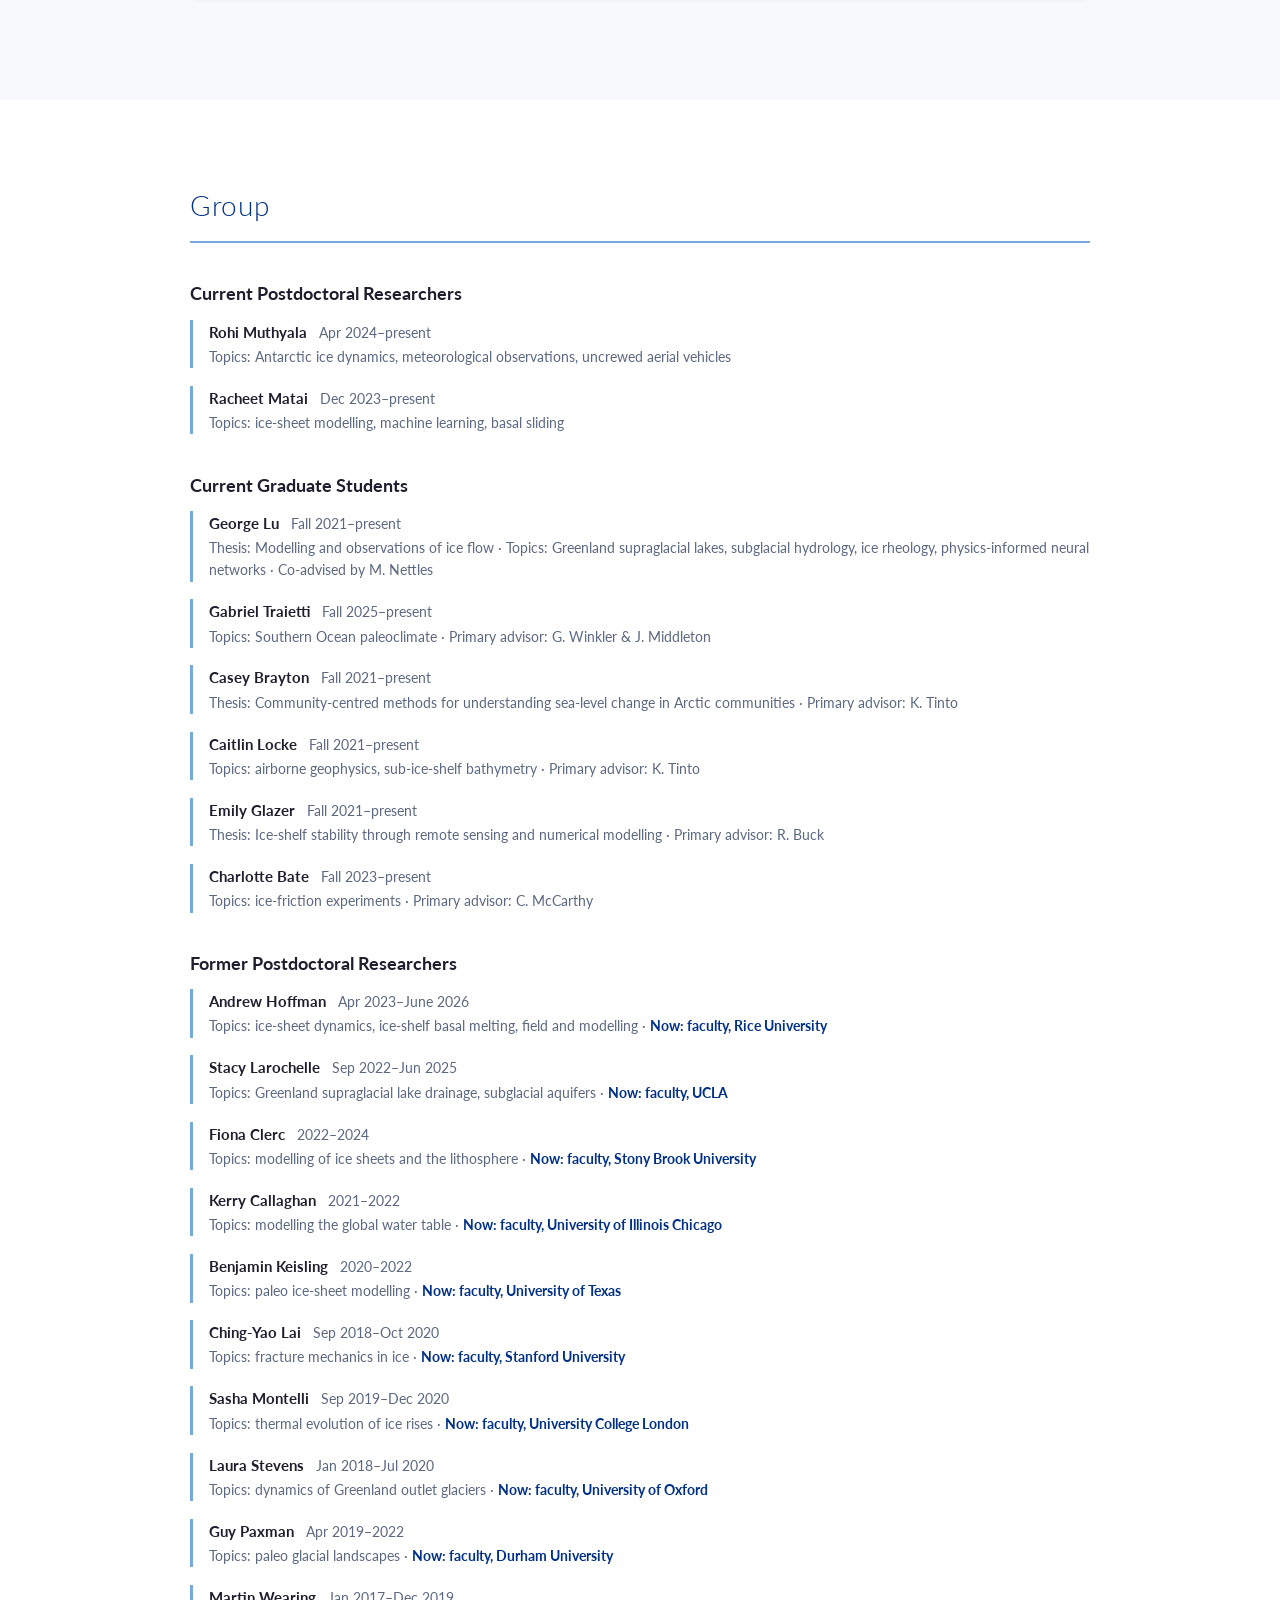
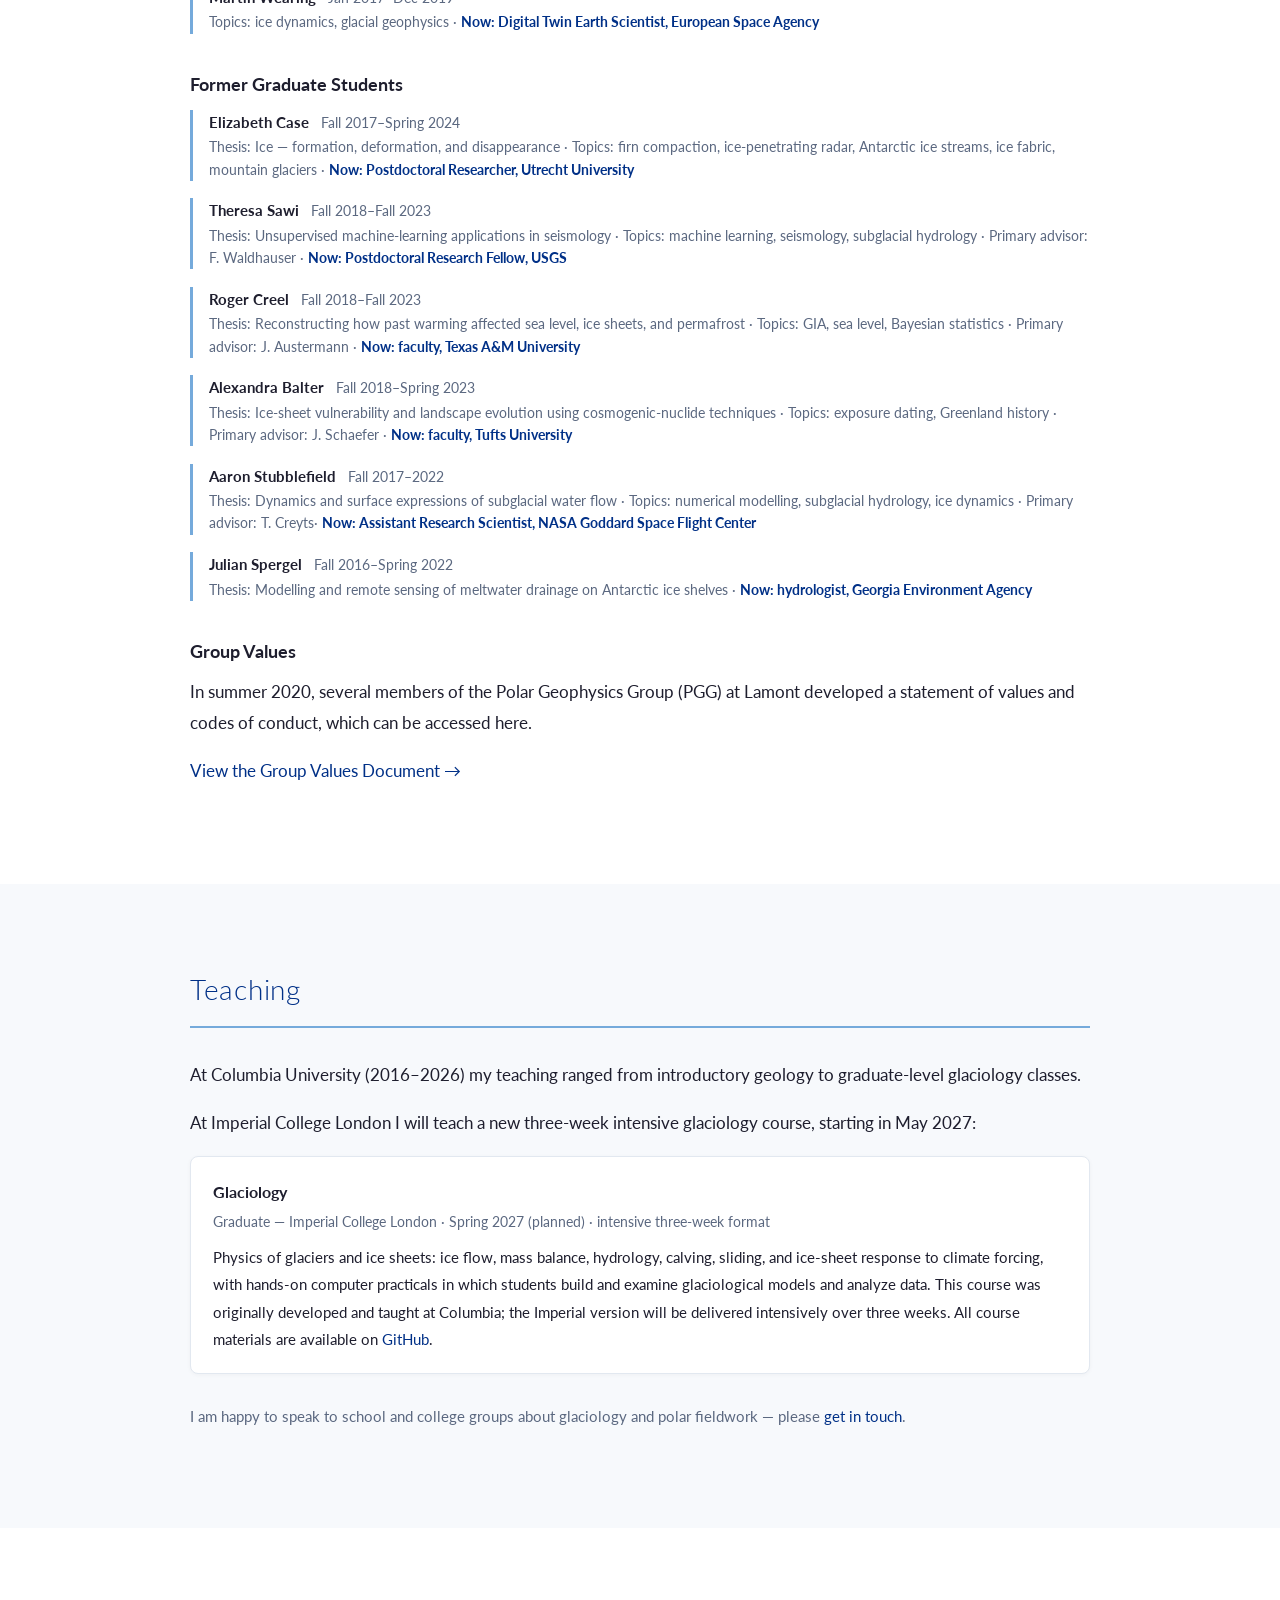
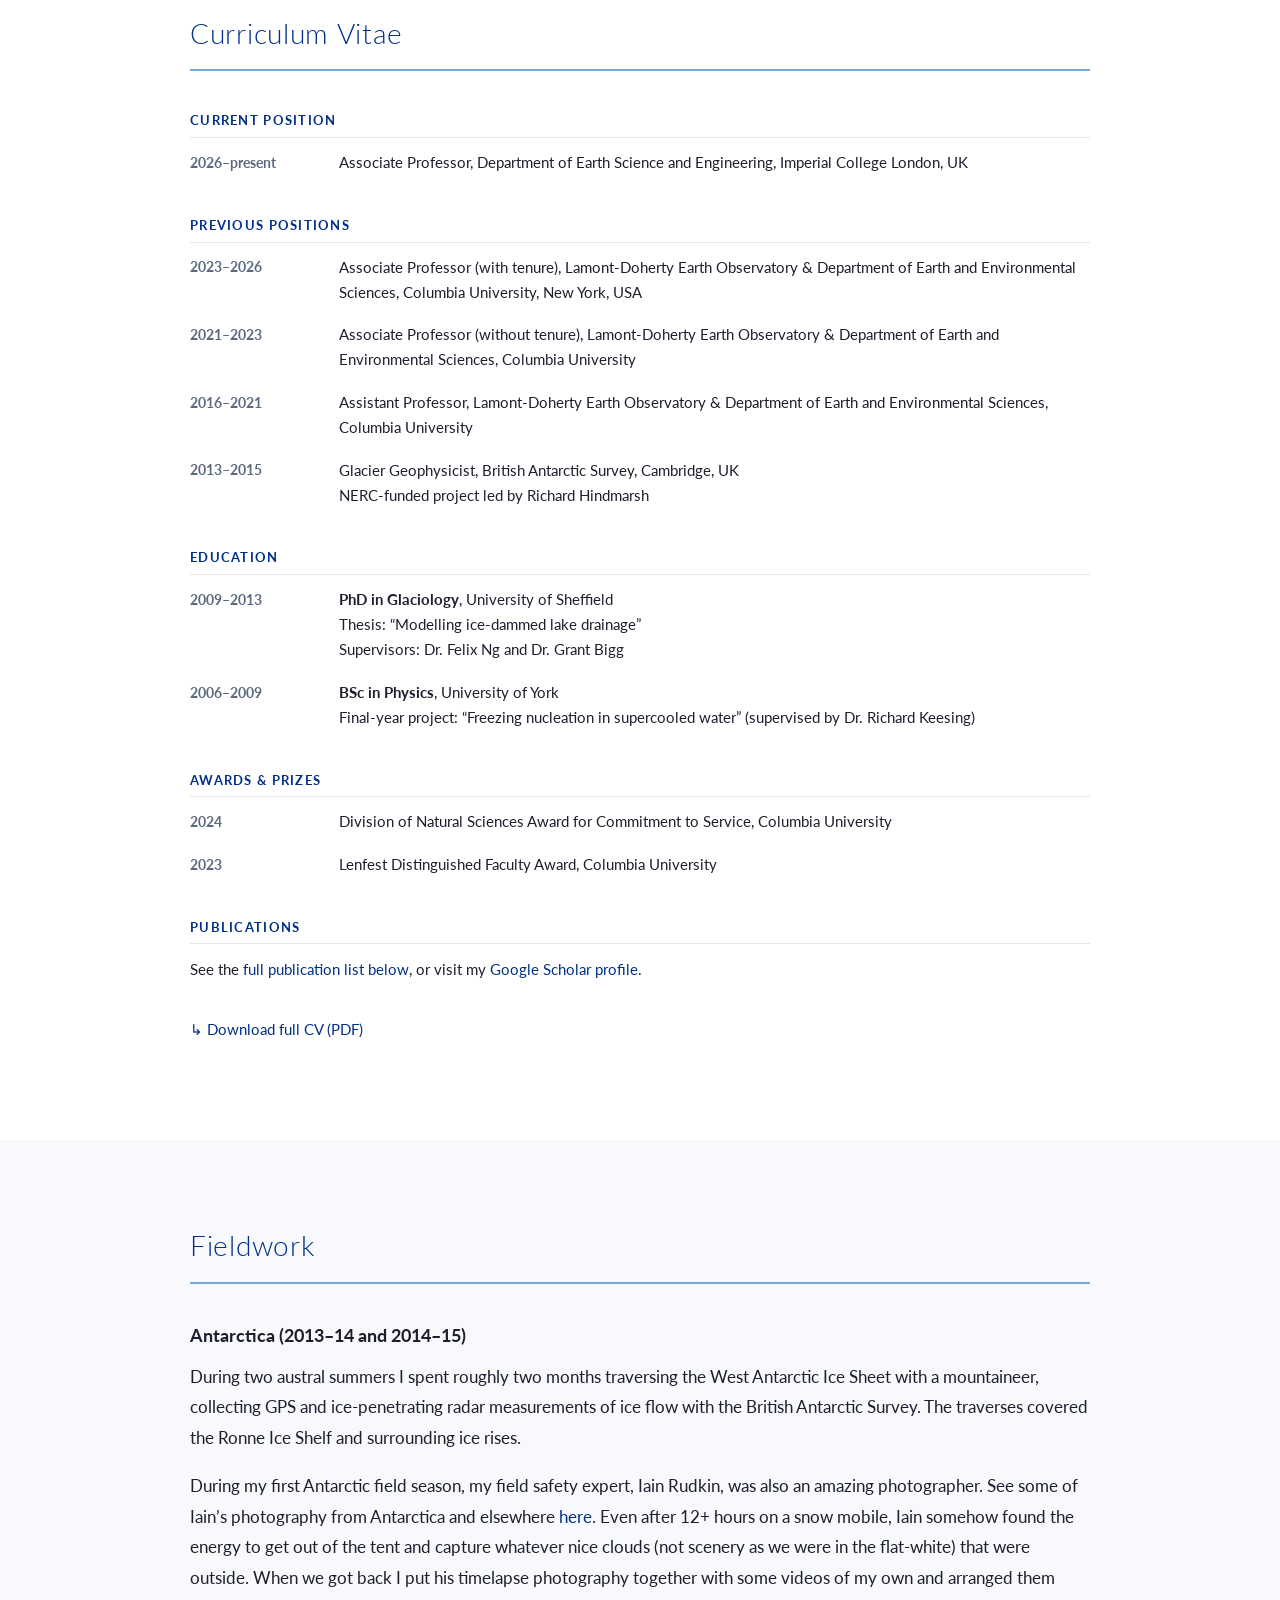
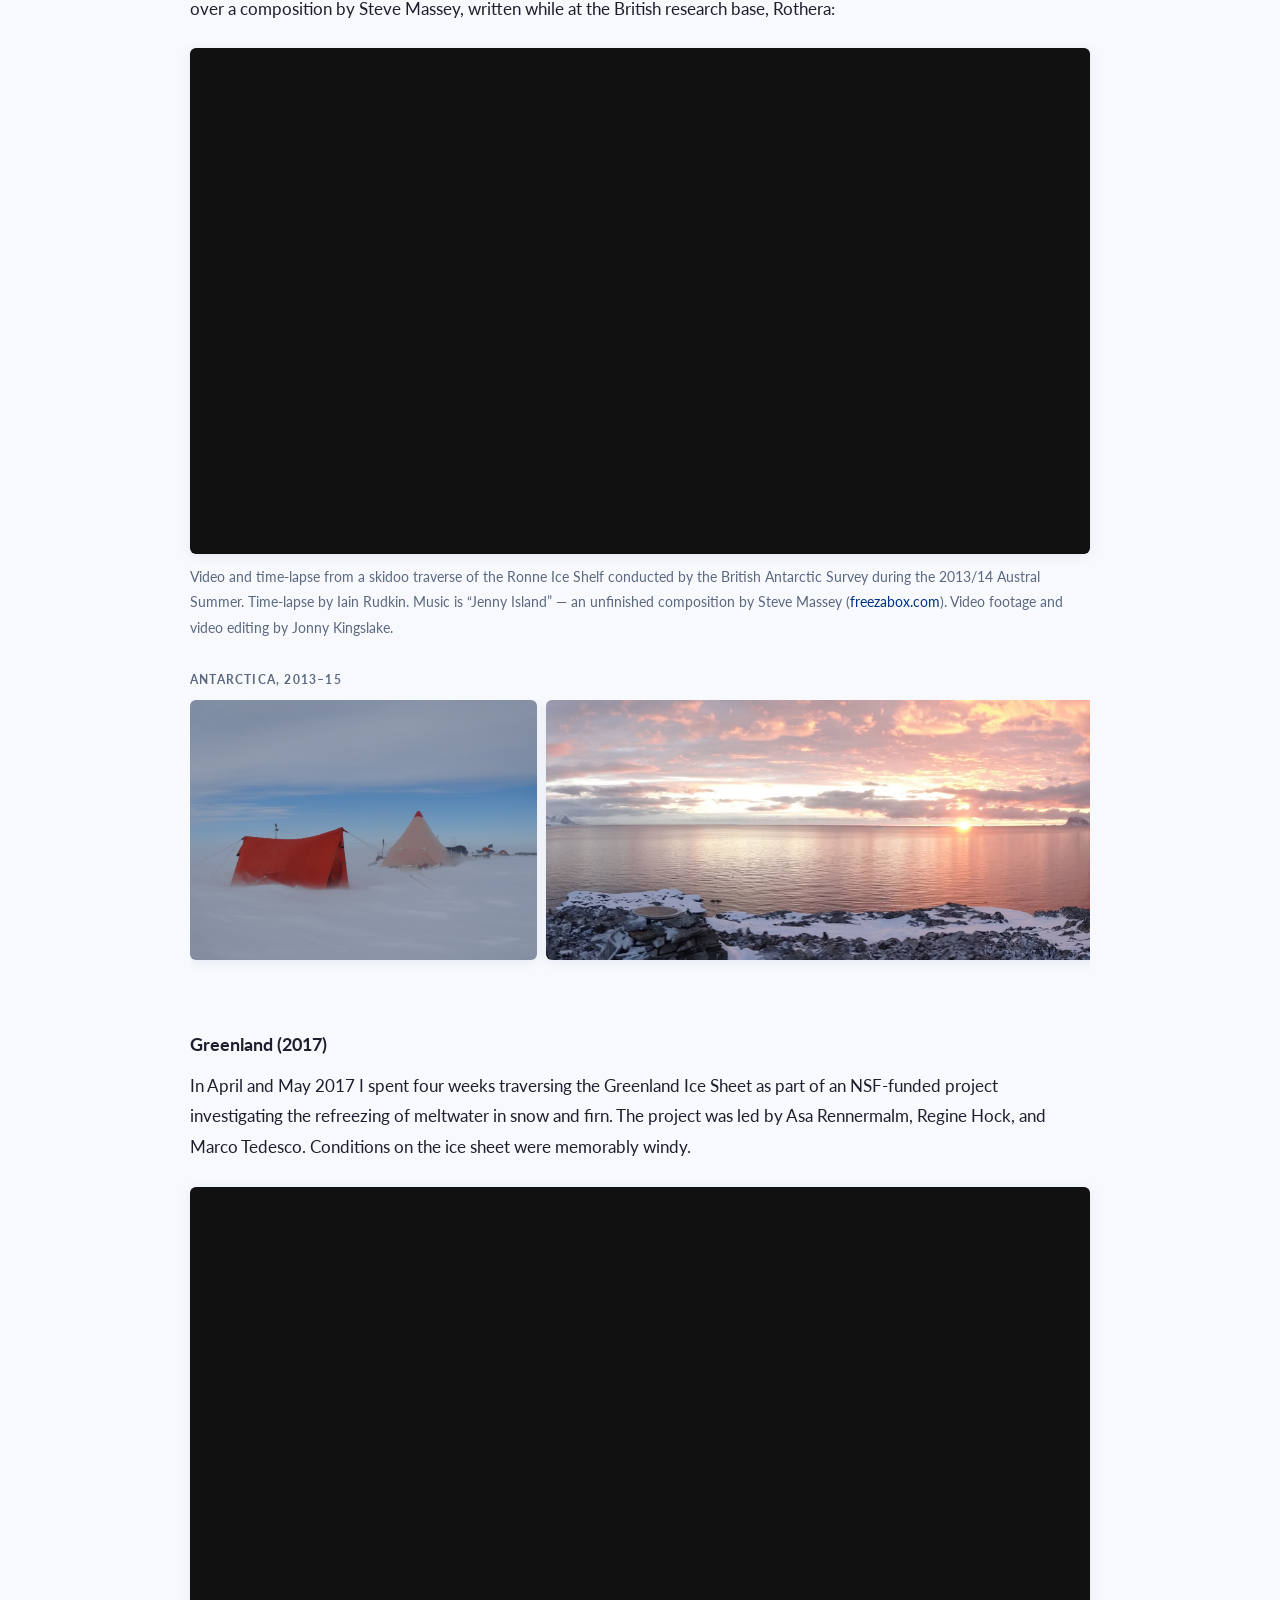
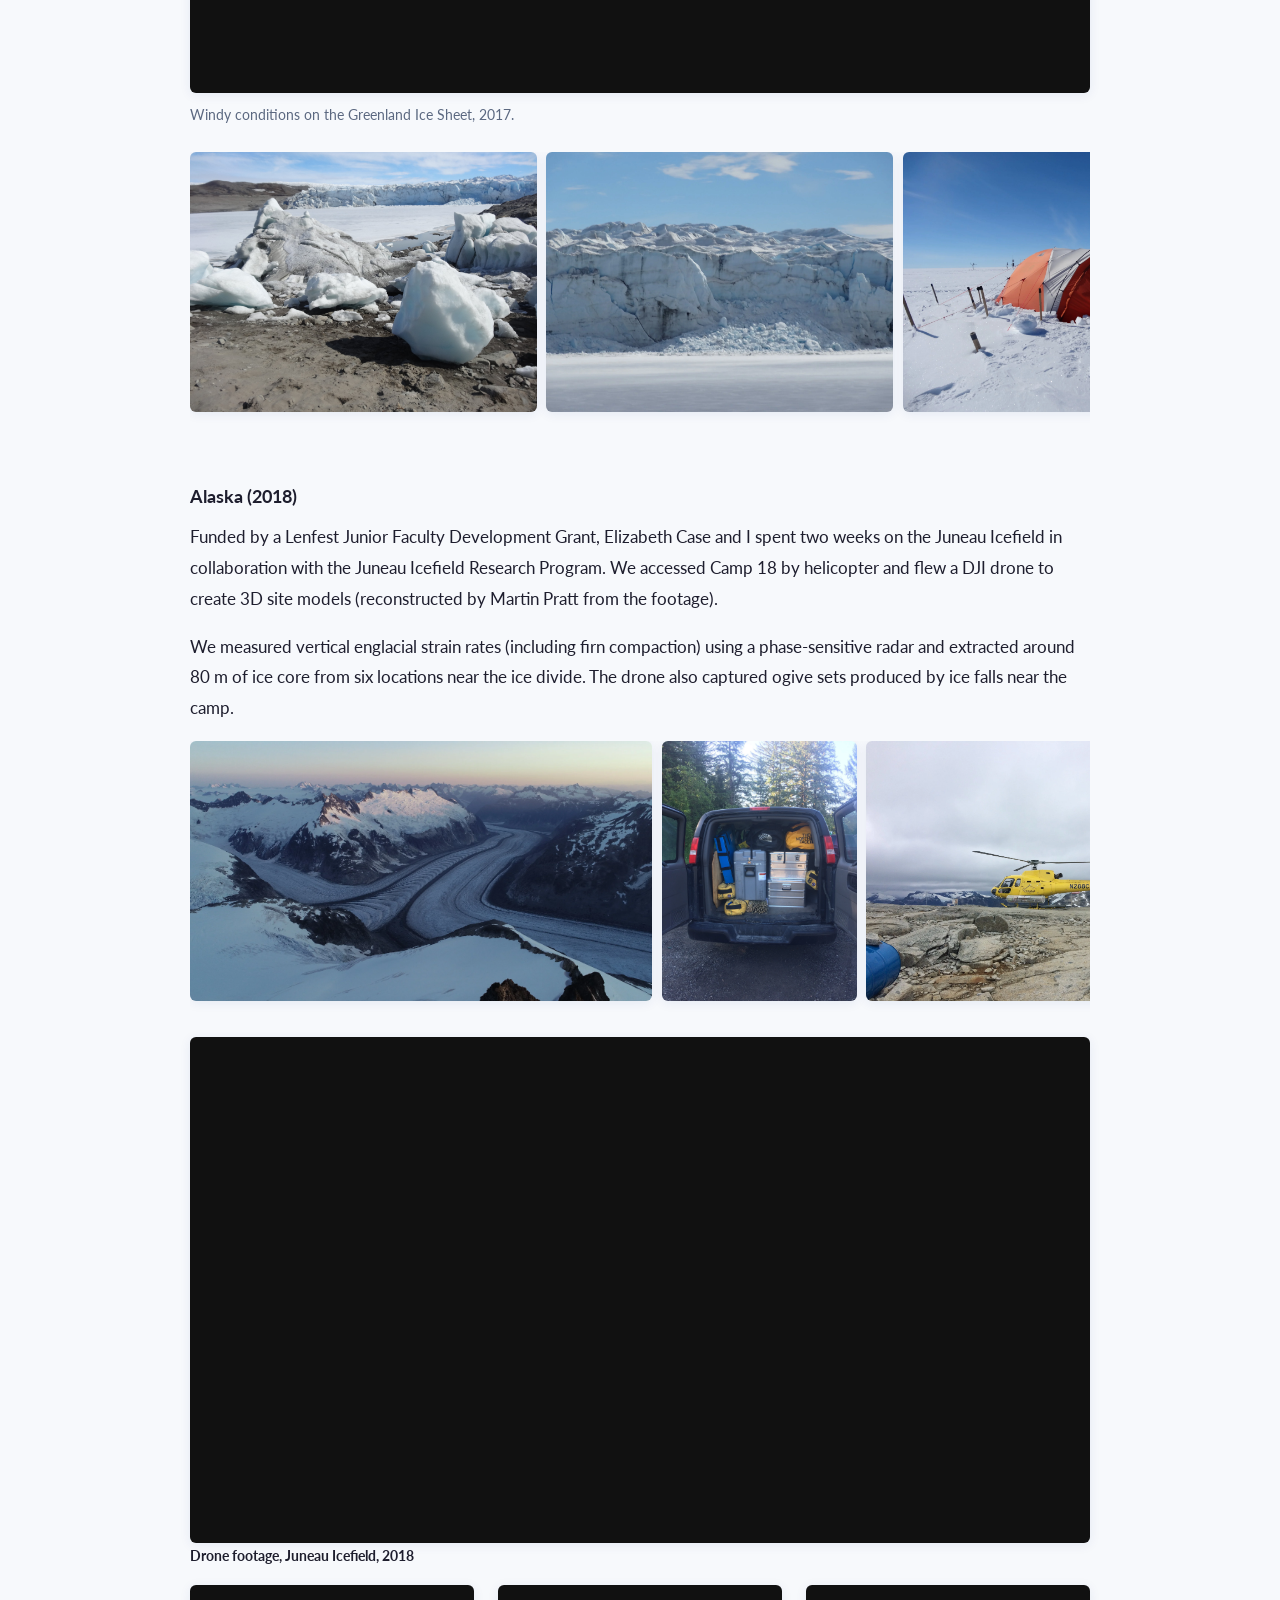
==== commit 421797e7: "add g number" ====
--- a/index.html
+++ b/index.html
@@ -49,6 +49,15 @@
   <link rel="preconnect" href="https://fonts.gstatic.com" crossorigin>
   <link href="https://fonts.googleapis.com/css2?family=Lato:wght@300;400;700;900&display=swap" rel="stylesheet">
   <link rel="stylesheet" href="css/style.css">
+
+  <!-- Google Analytics -->
+  <script async src="https://www.googletagmanager.com/gtag/js?id=G-Q7RB2BMTE9"></script>
+  <script>
+    window.dataLayer = window.dataLayer || [];
+    function gtag(){dataLayer.push(arguments);}
+    gtag('js', new Date());
+    gtag('config', 'G-Q7RB2BMTE9');
+  </script>
 </head>
 <body>
 
@@ -101,16 +110,15 @@
         <p>
           I am a glaciologist at
           <a href="https://www.imperial.ac.uk/earth-science/">Imperial College London</a>.
+          My research involves modeling and observing ice and water flow in ice sheets and
+          glaciers, combining mathematical modeling, remote sensing, and
+          fieldwork.
         </p>
-        <p>  
-          I study the processes that control how ice sheets grow and shrink using modelling, 
-          satellite observations, and fieldwork.
-        </p>
-
-        <!-- <div class="announce">
+
+        <div class="announce">
           <strong>We are hiring!</strong> &rarr;
           <a href="#positions">See open positions</a>
-        </div> -->
+        </div>
 
         <div class="contact-bar">
           <a href="mailto:j.kingslake@imperial.ac.uk">j.kingslake@imperial.ac.uk</a>
@@ -659,7 +667,7 @@
   <p>
     <a href="mailto:j.kingslake@imperial.ac.uk">j.kingslake@imperial.ac.uk</a>
     &ensp;&middot;&ensp;
-    <a href="https://scholar.google.com/citations?user=YvZGpJIAAAAJ&hl=en&authuser=2">Google Scholar</a>
+    <a href="https://scholar.google.com/scholar?q=Jonny+Kingslake">Google Scholar</a>
   </p>
 </footer>
 
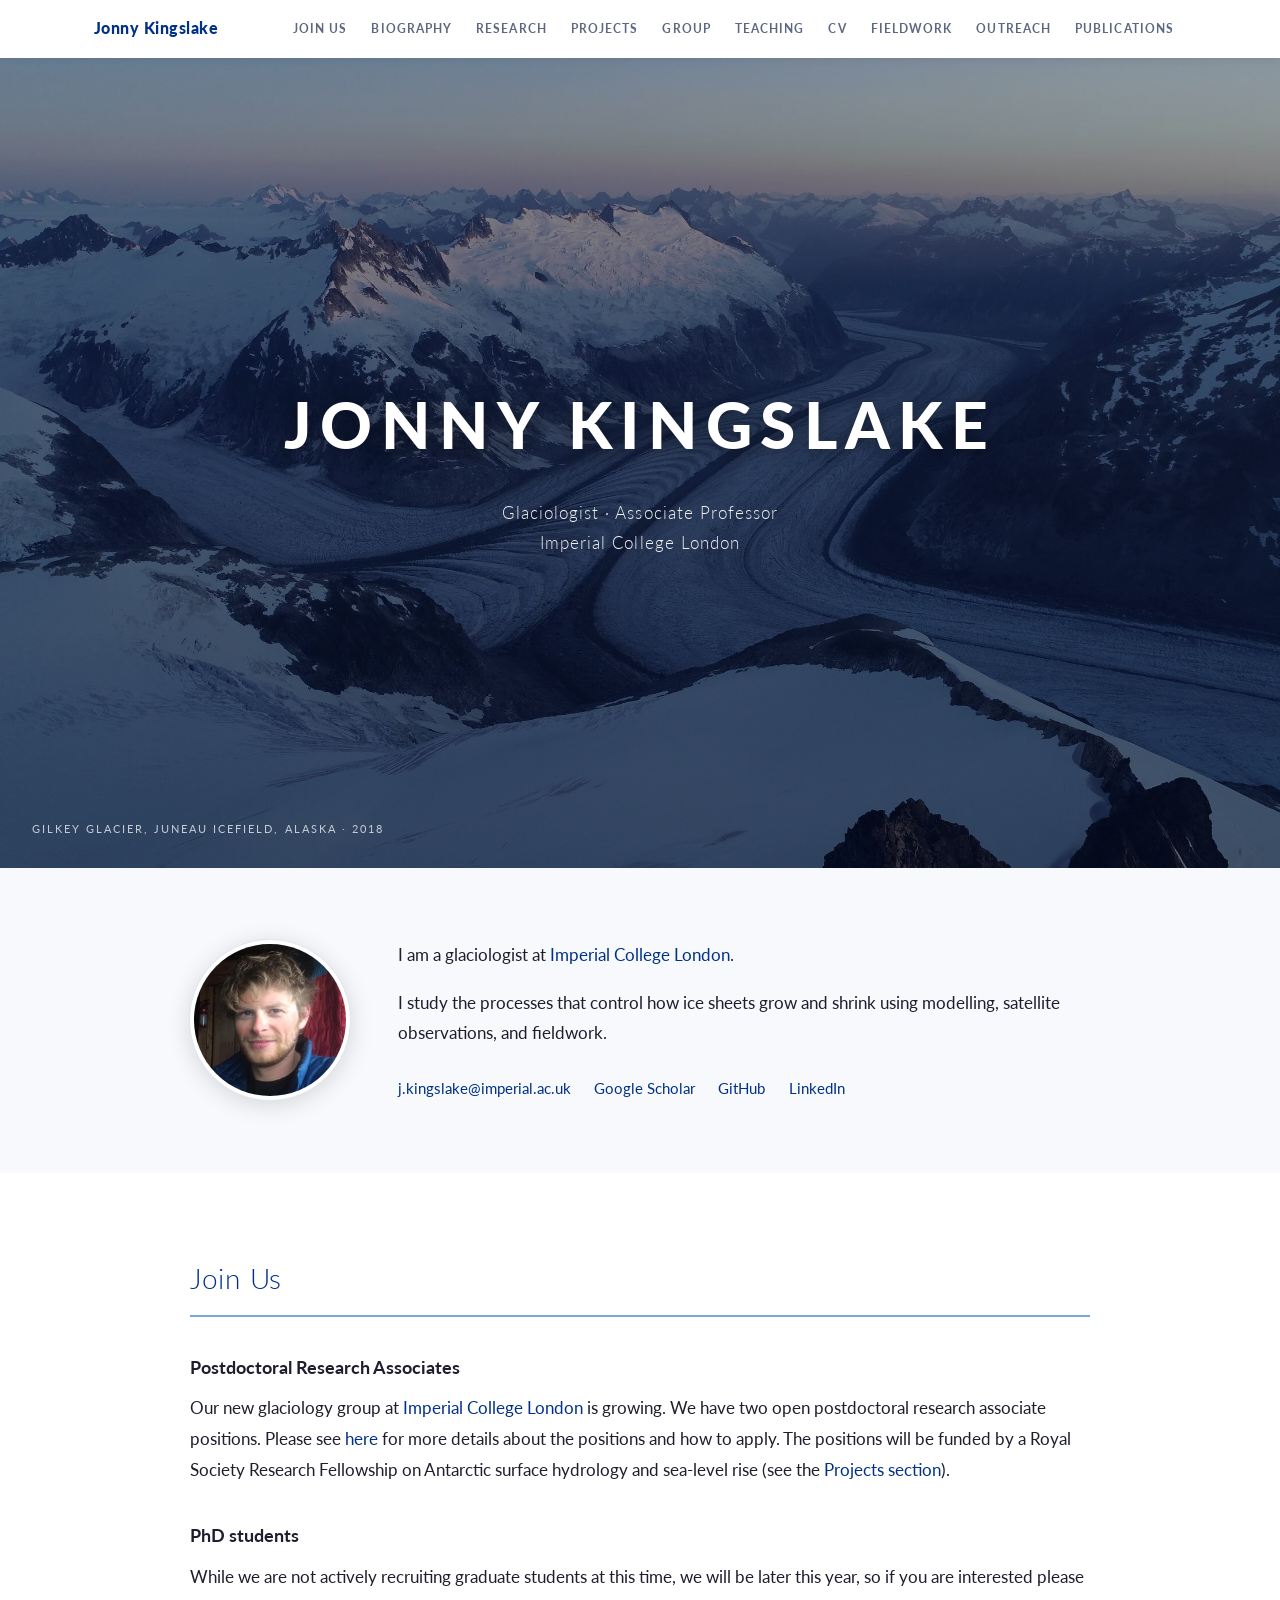
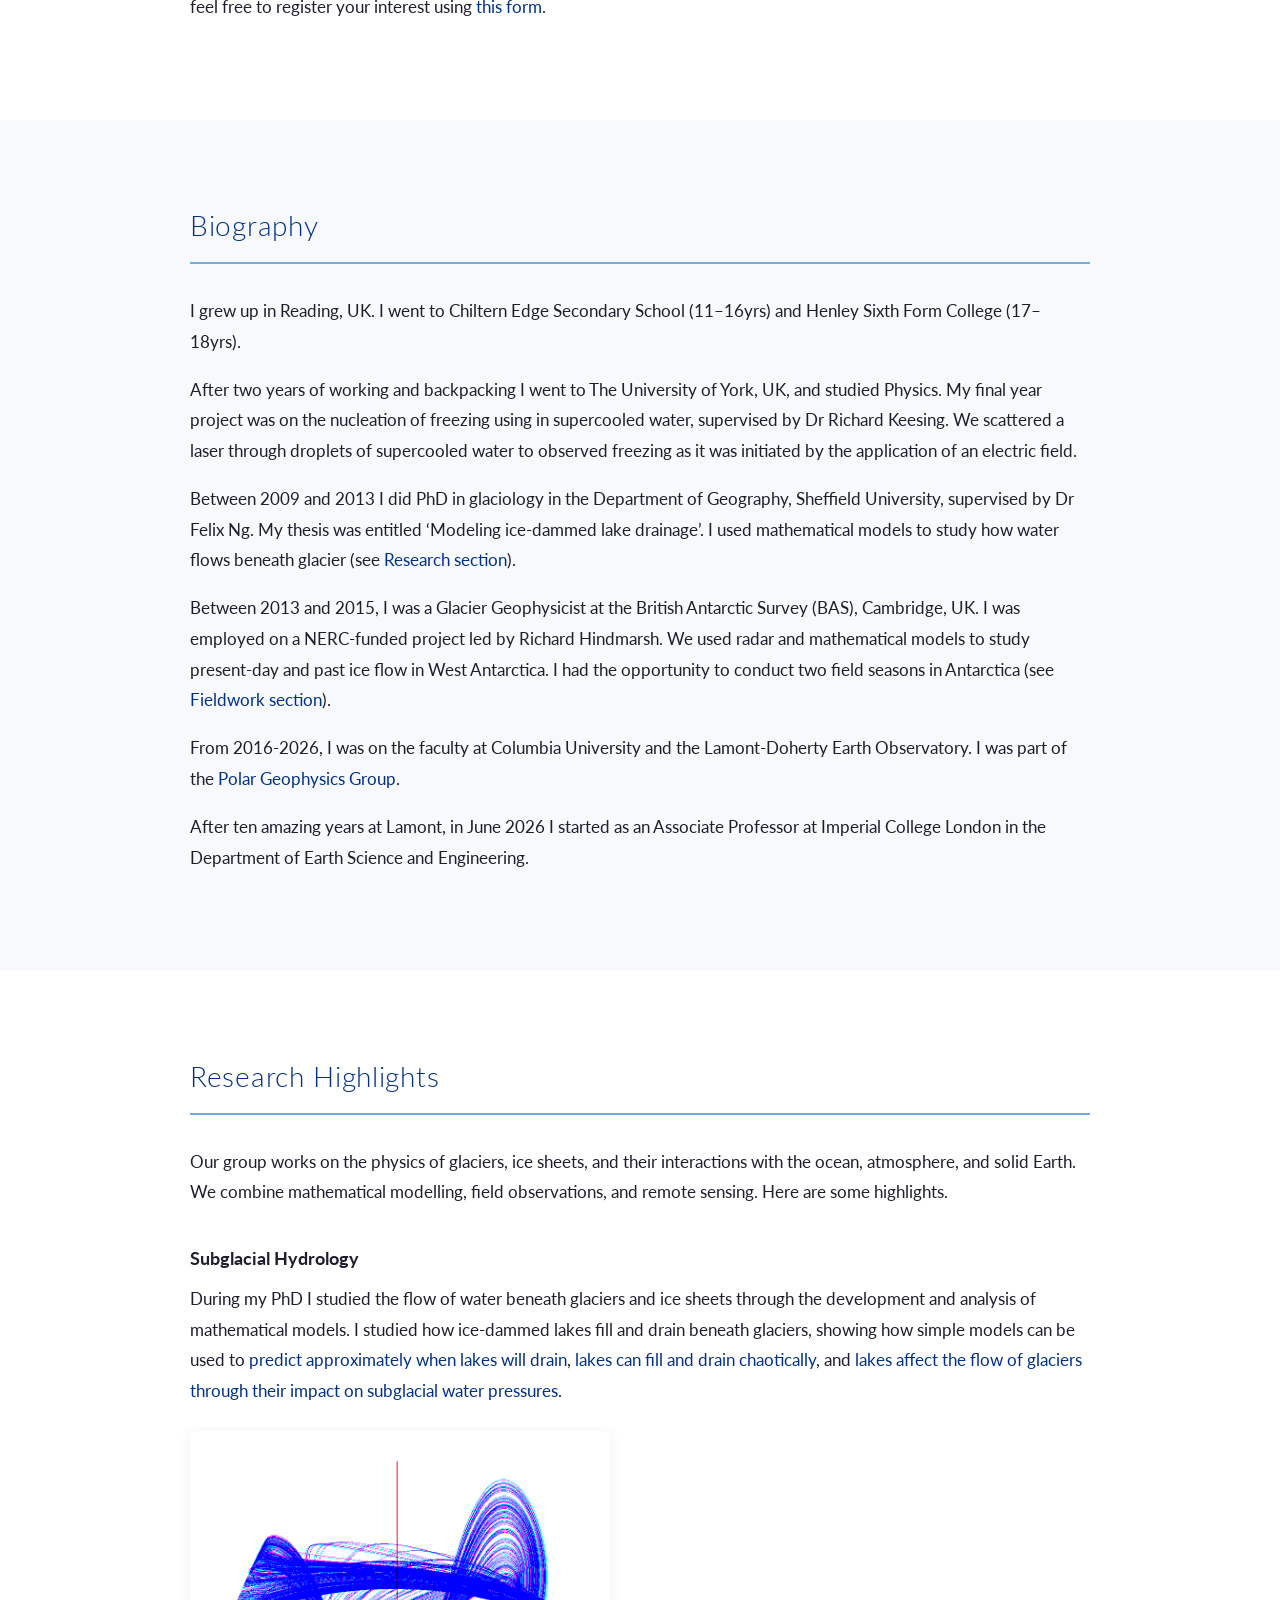
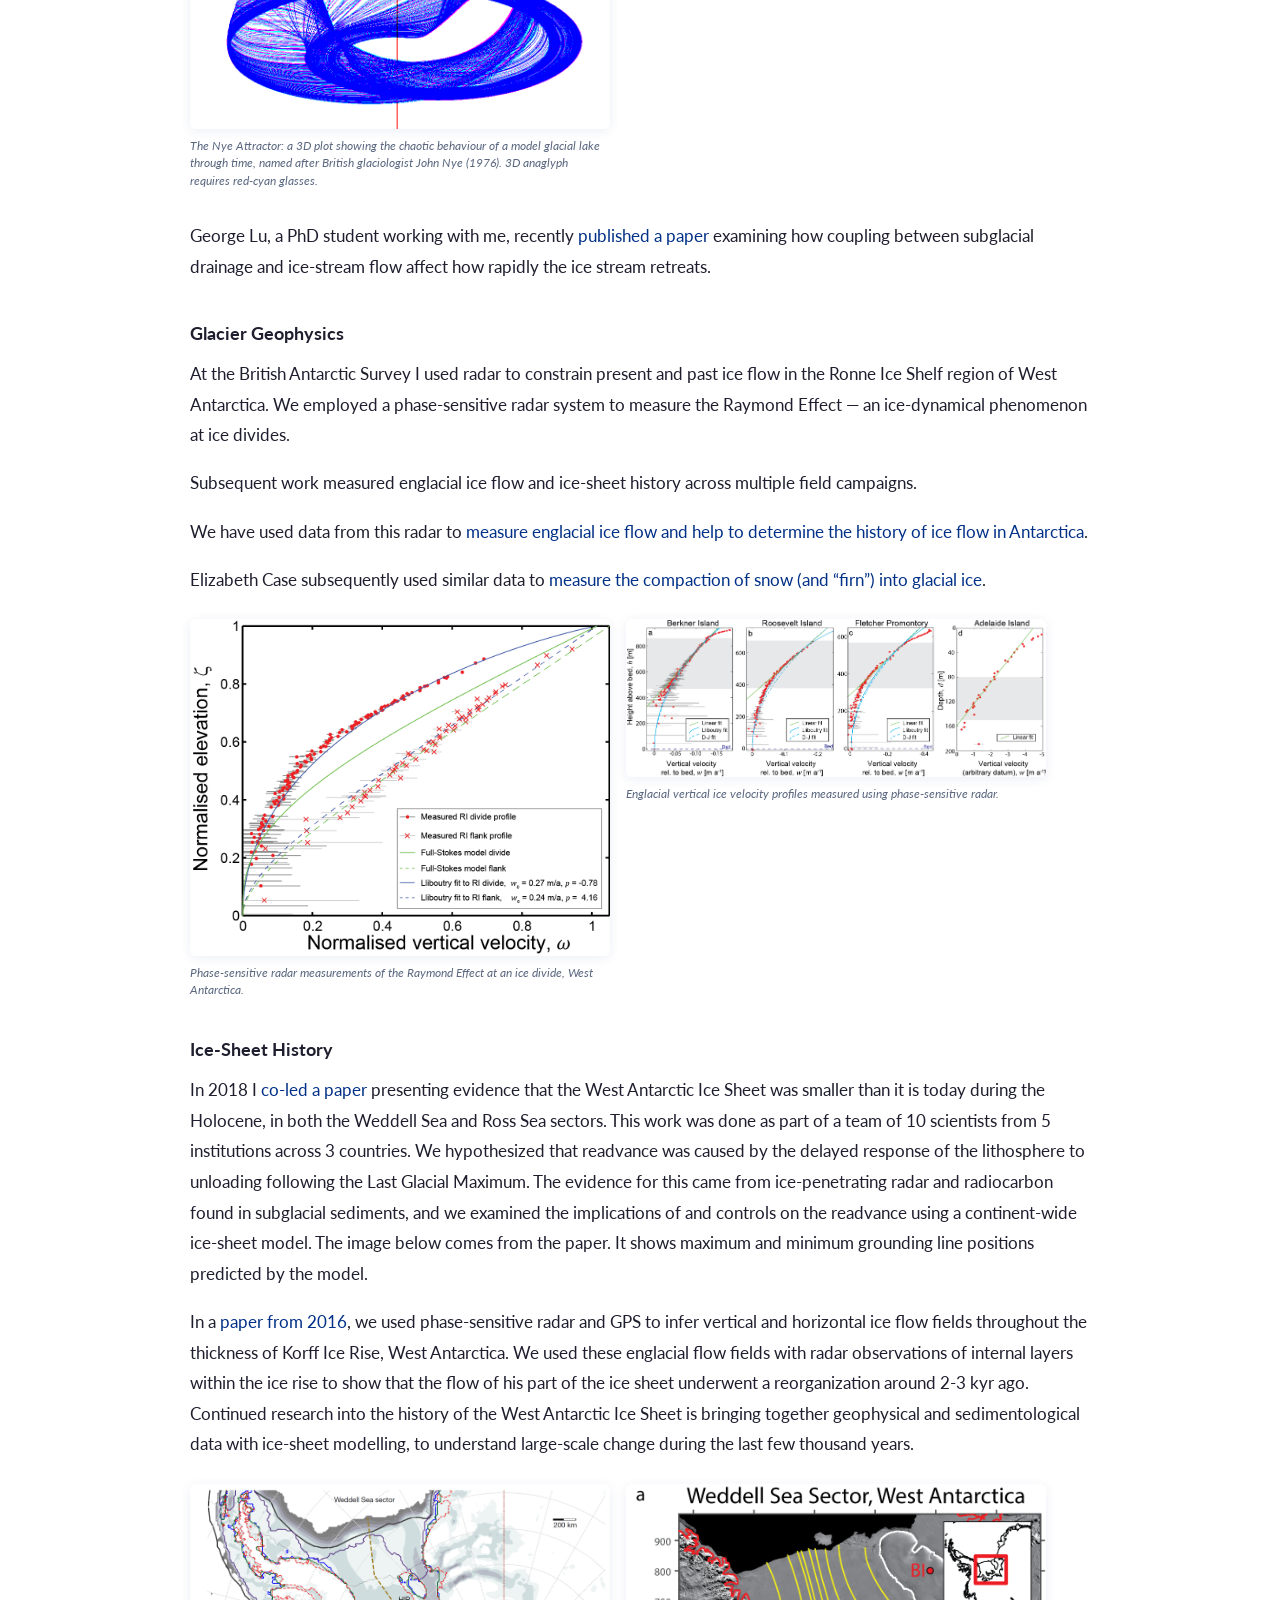
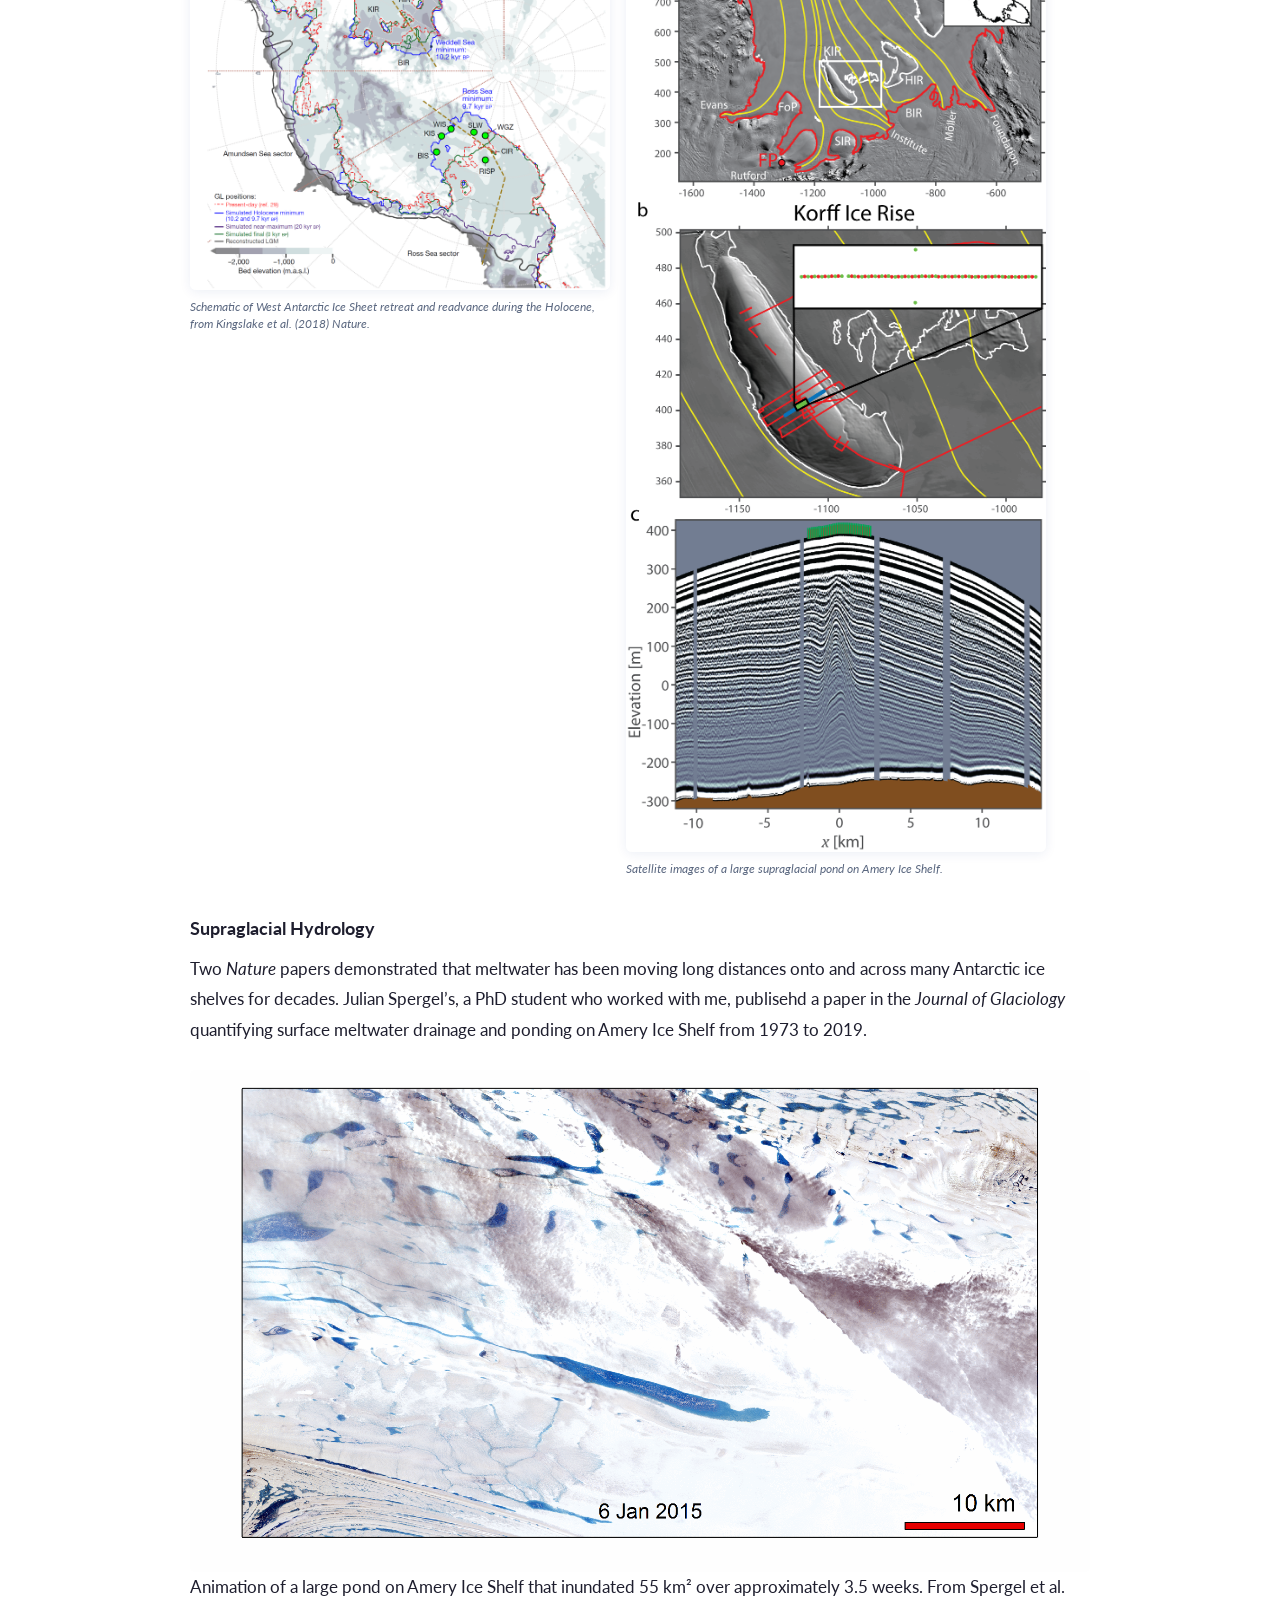
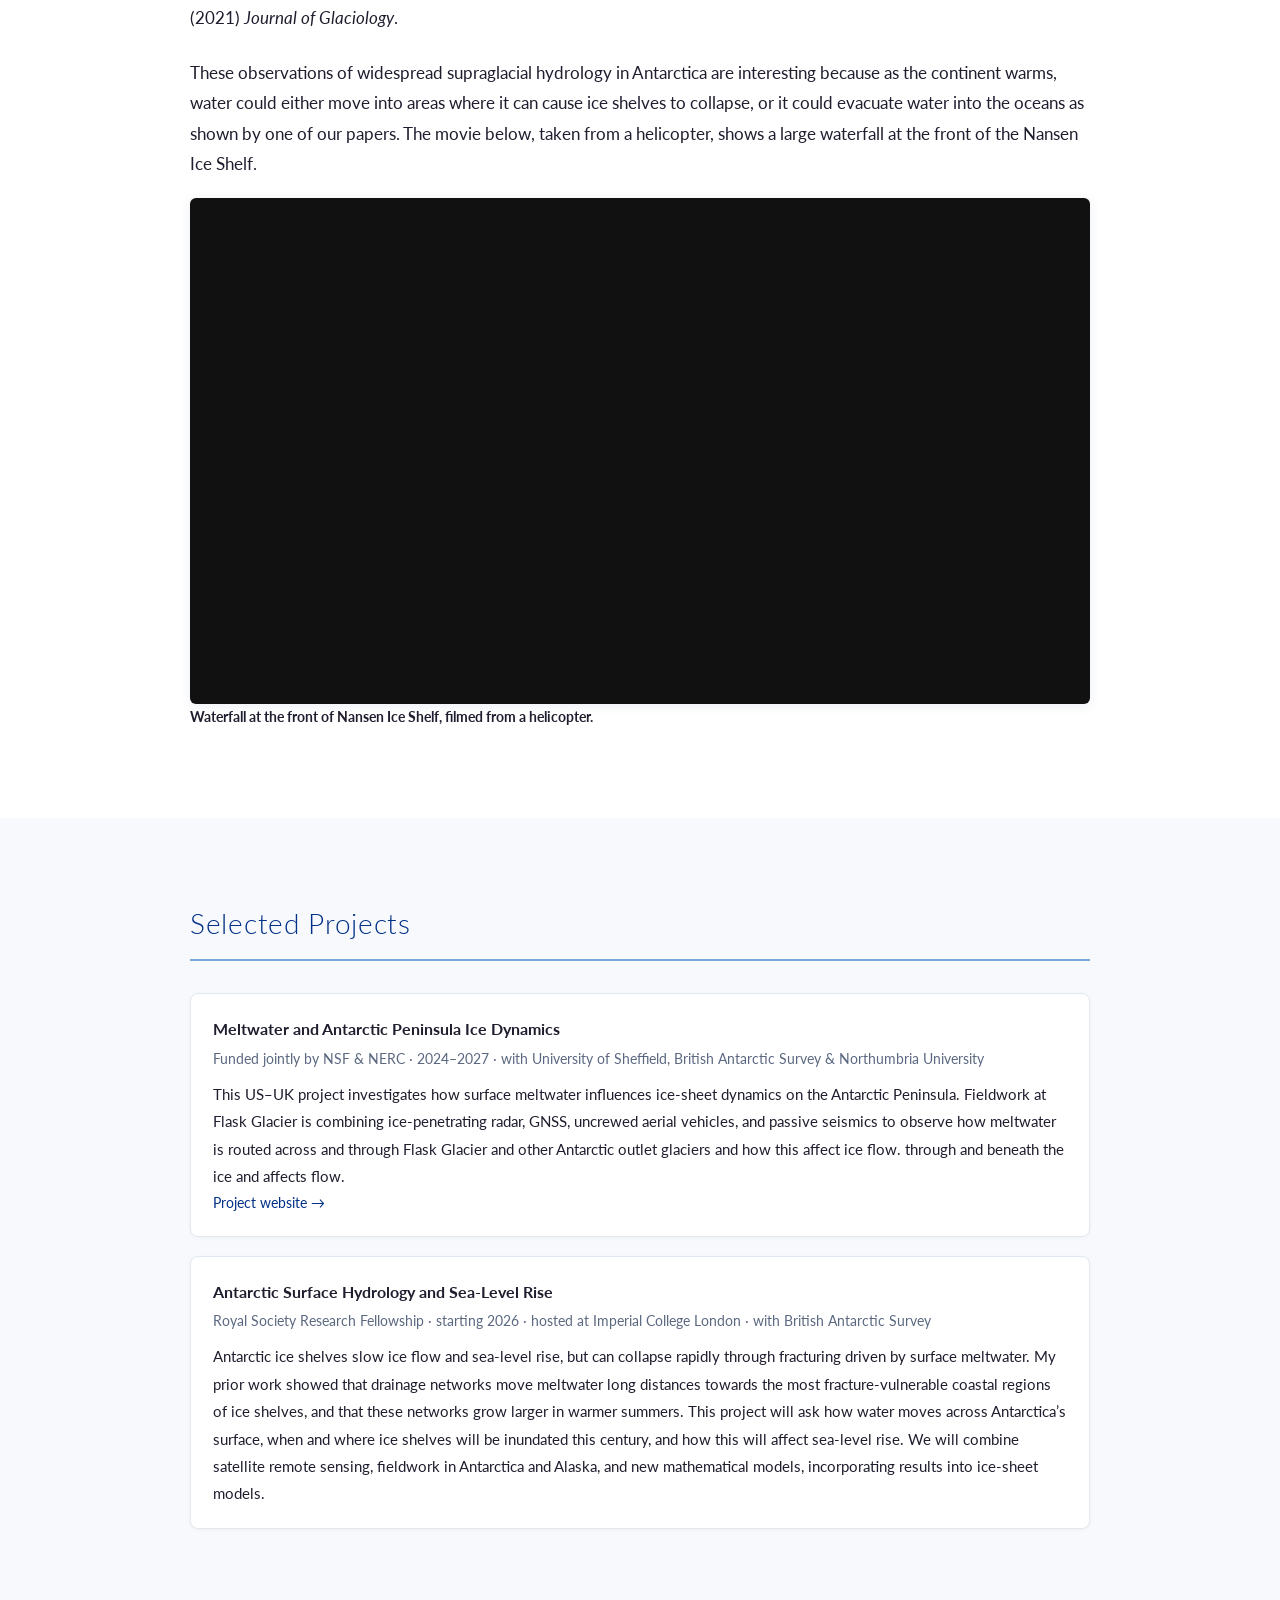
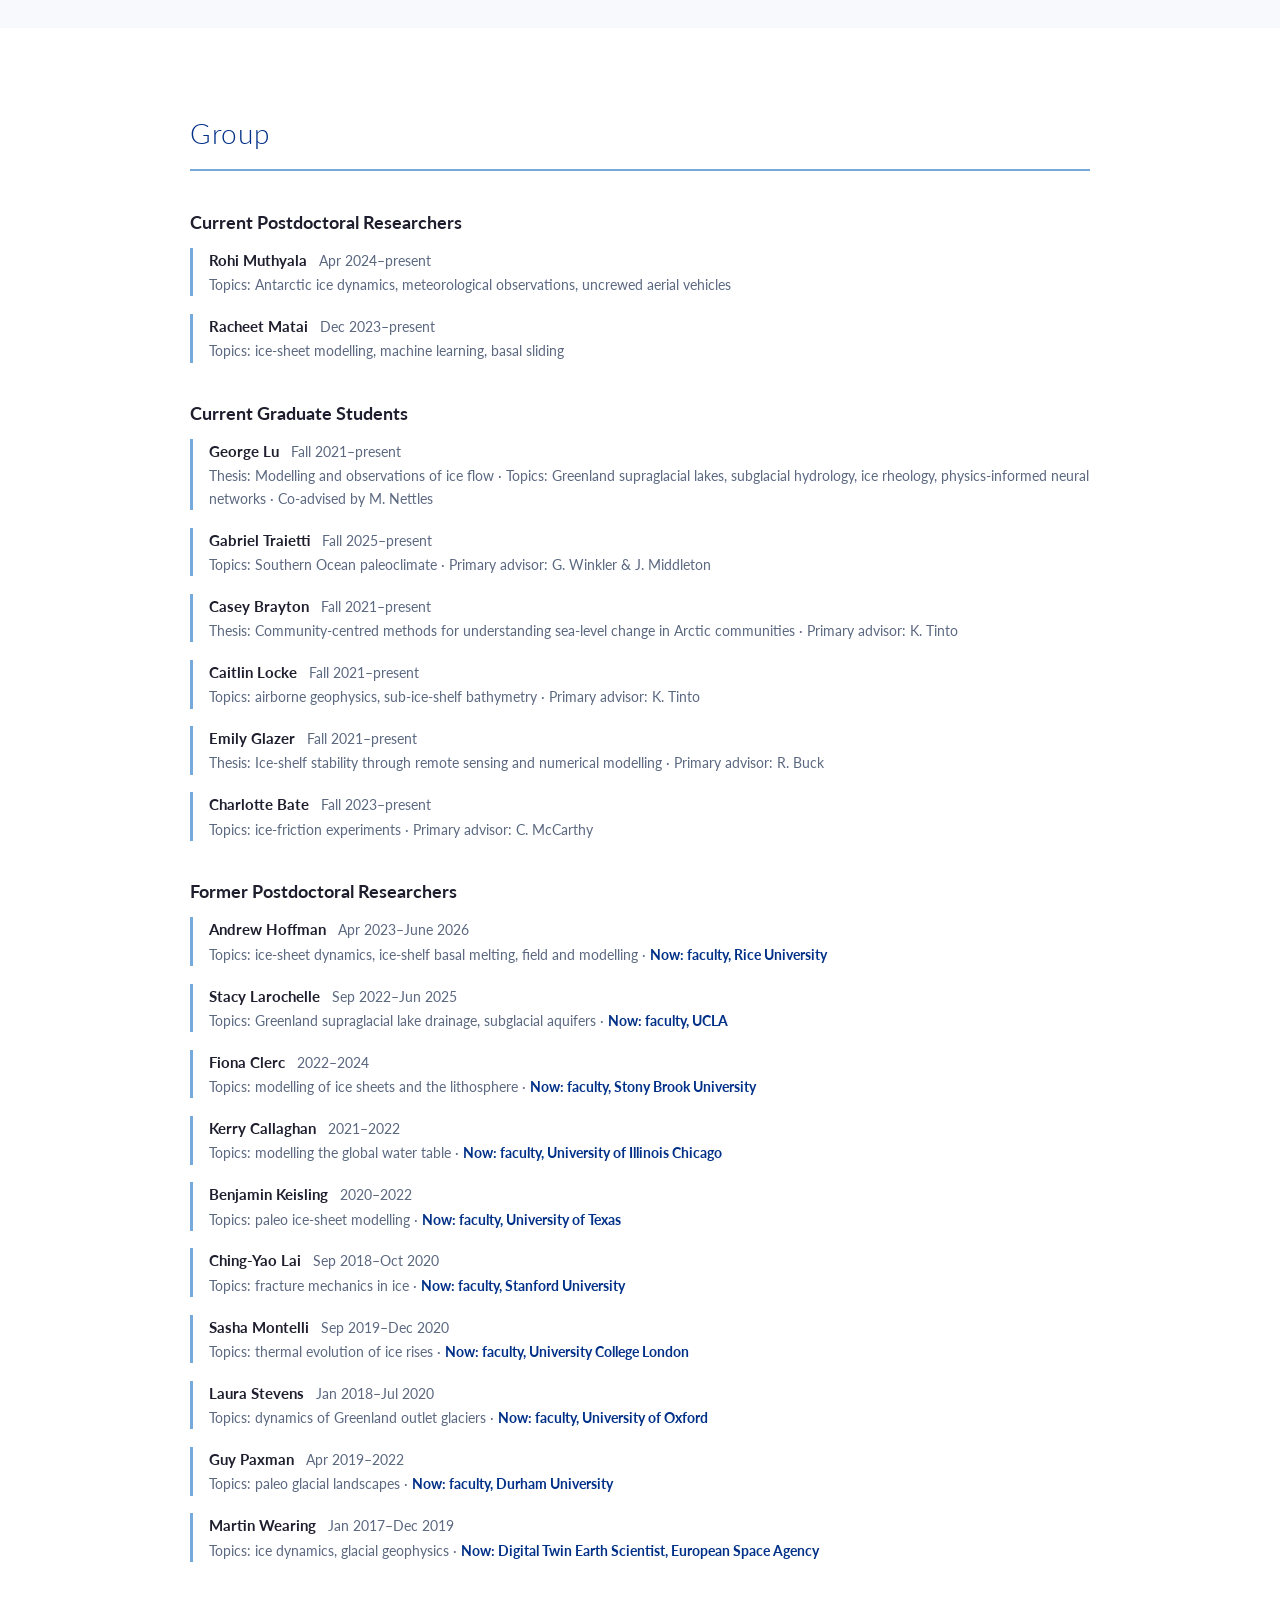
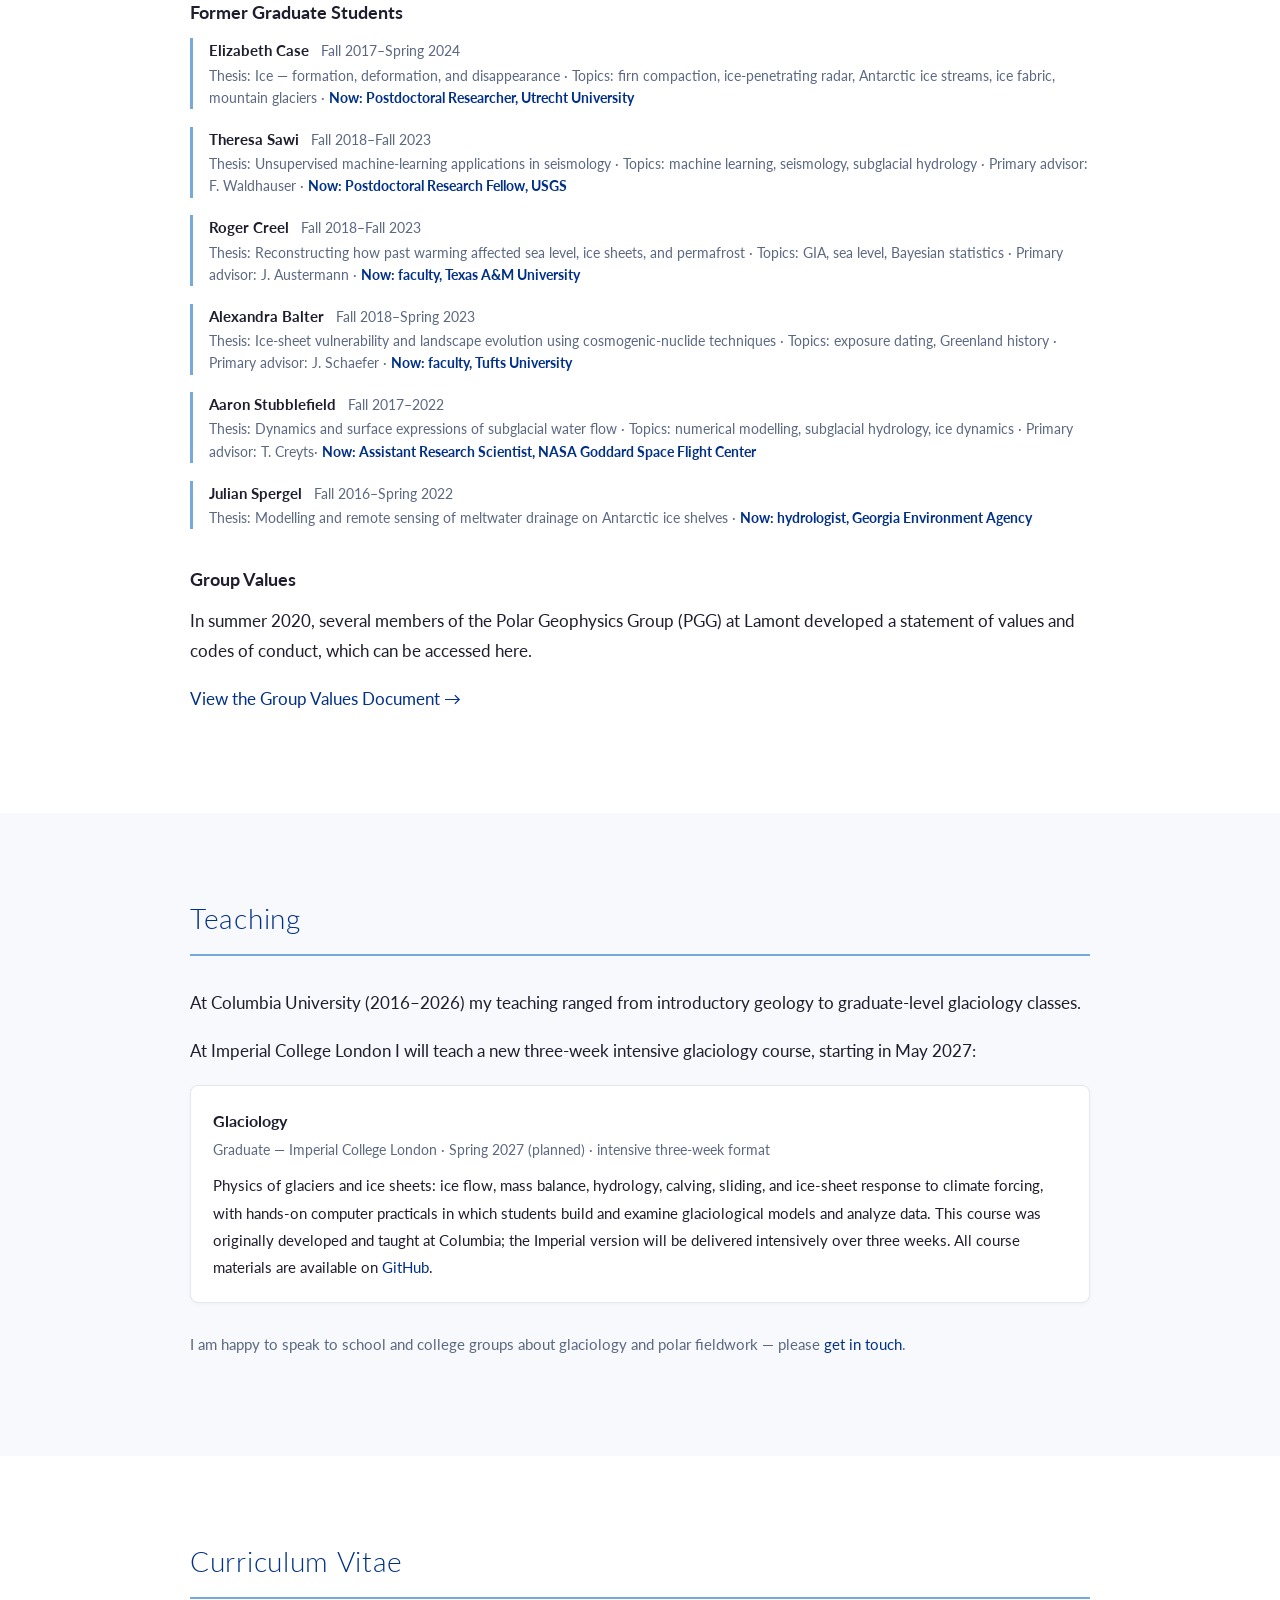
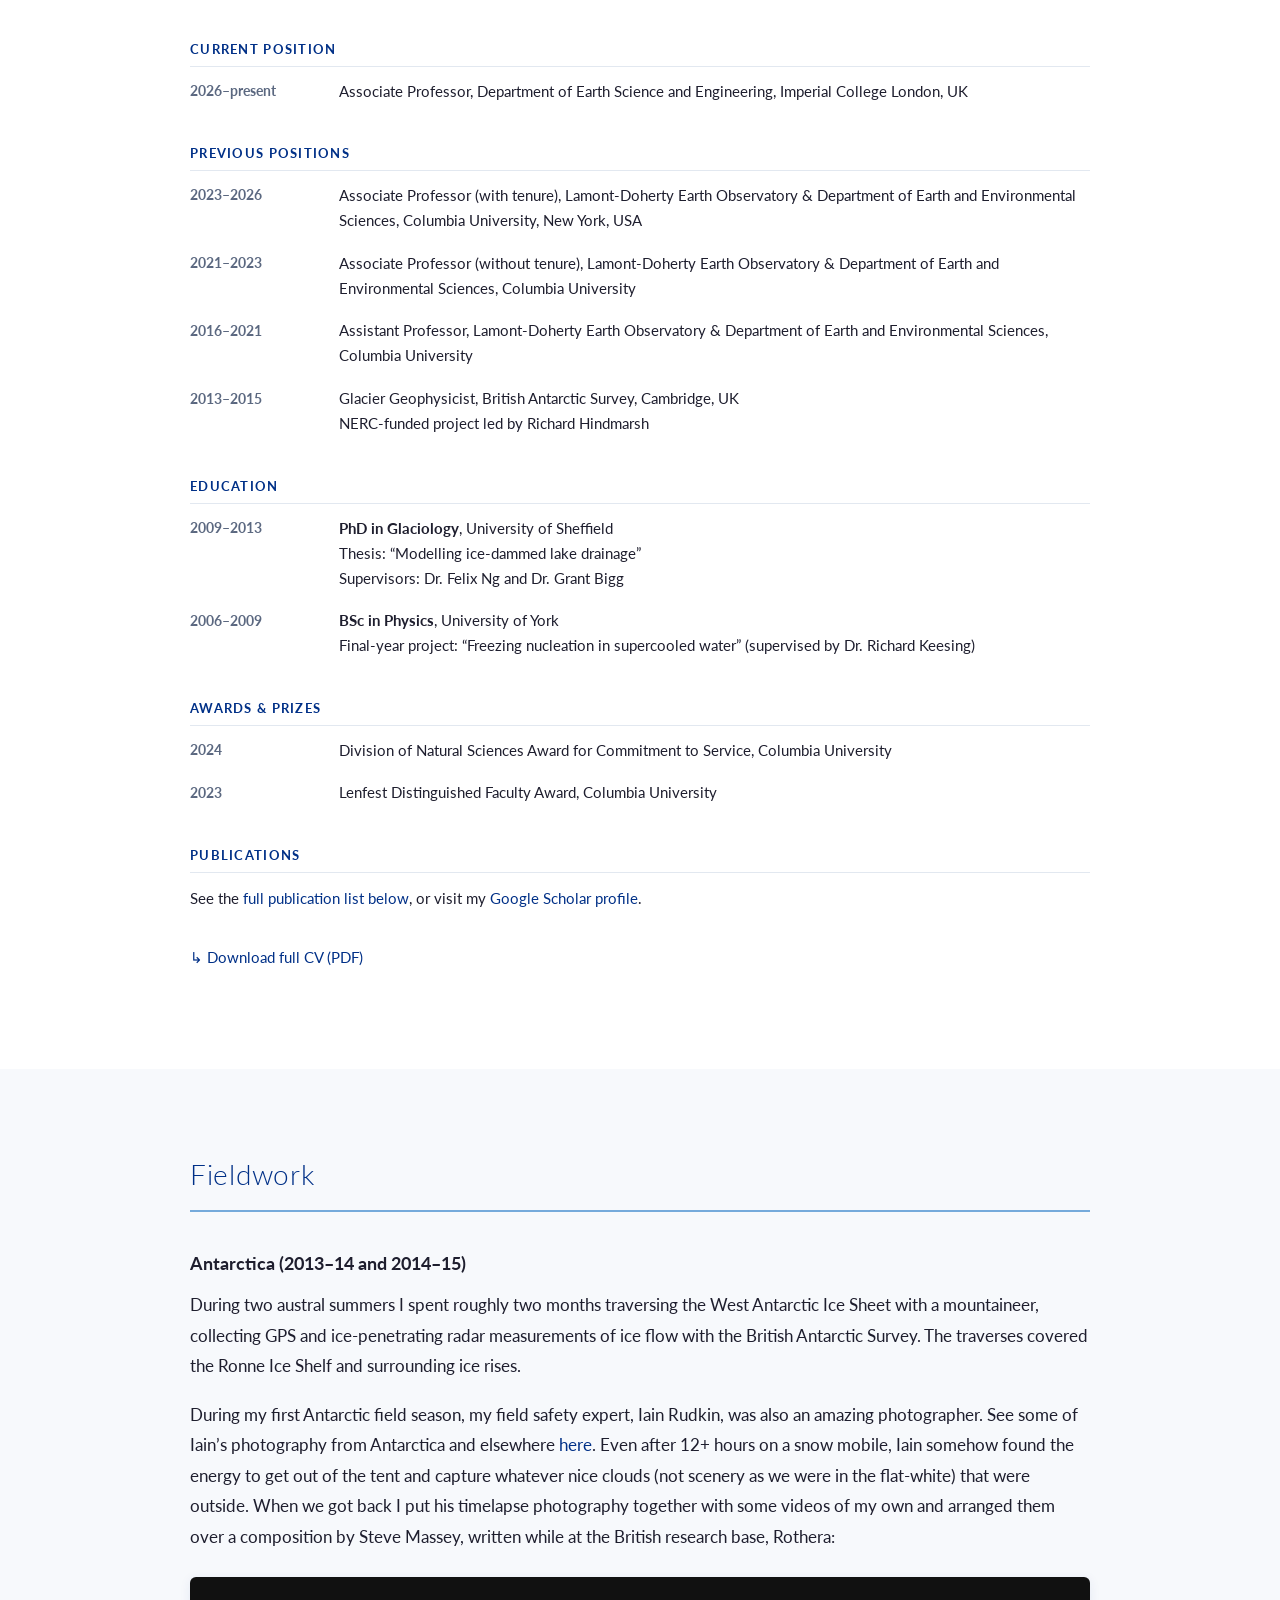
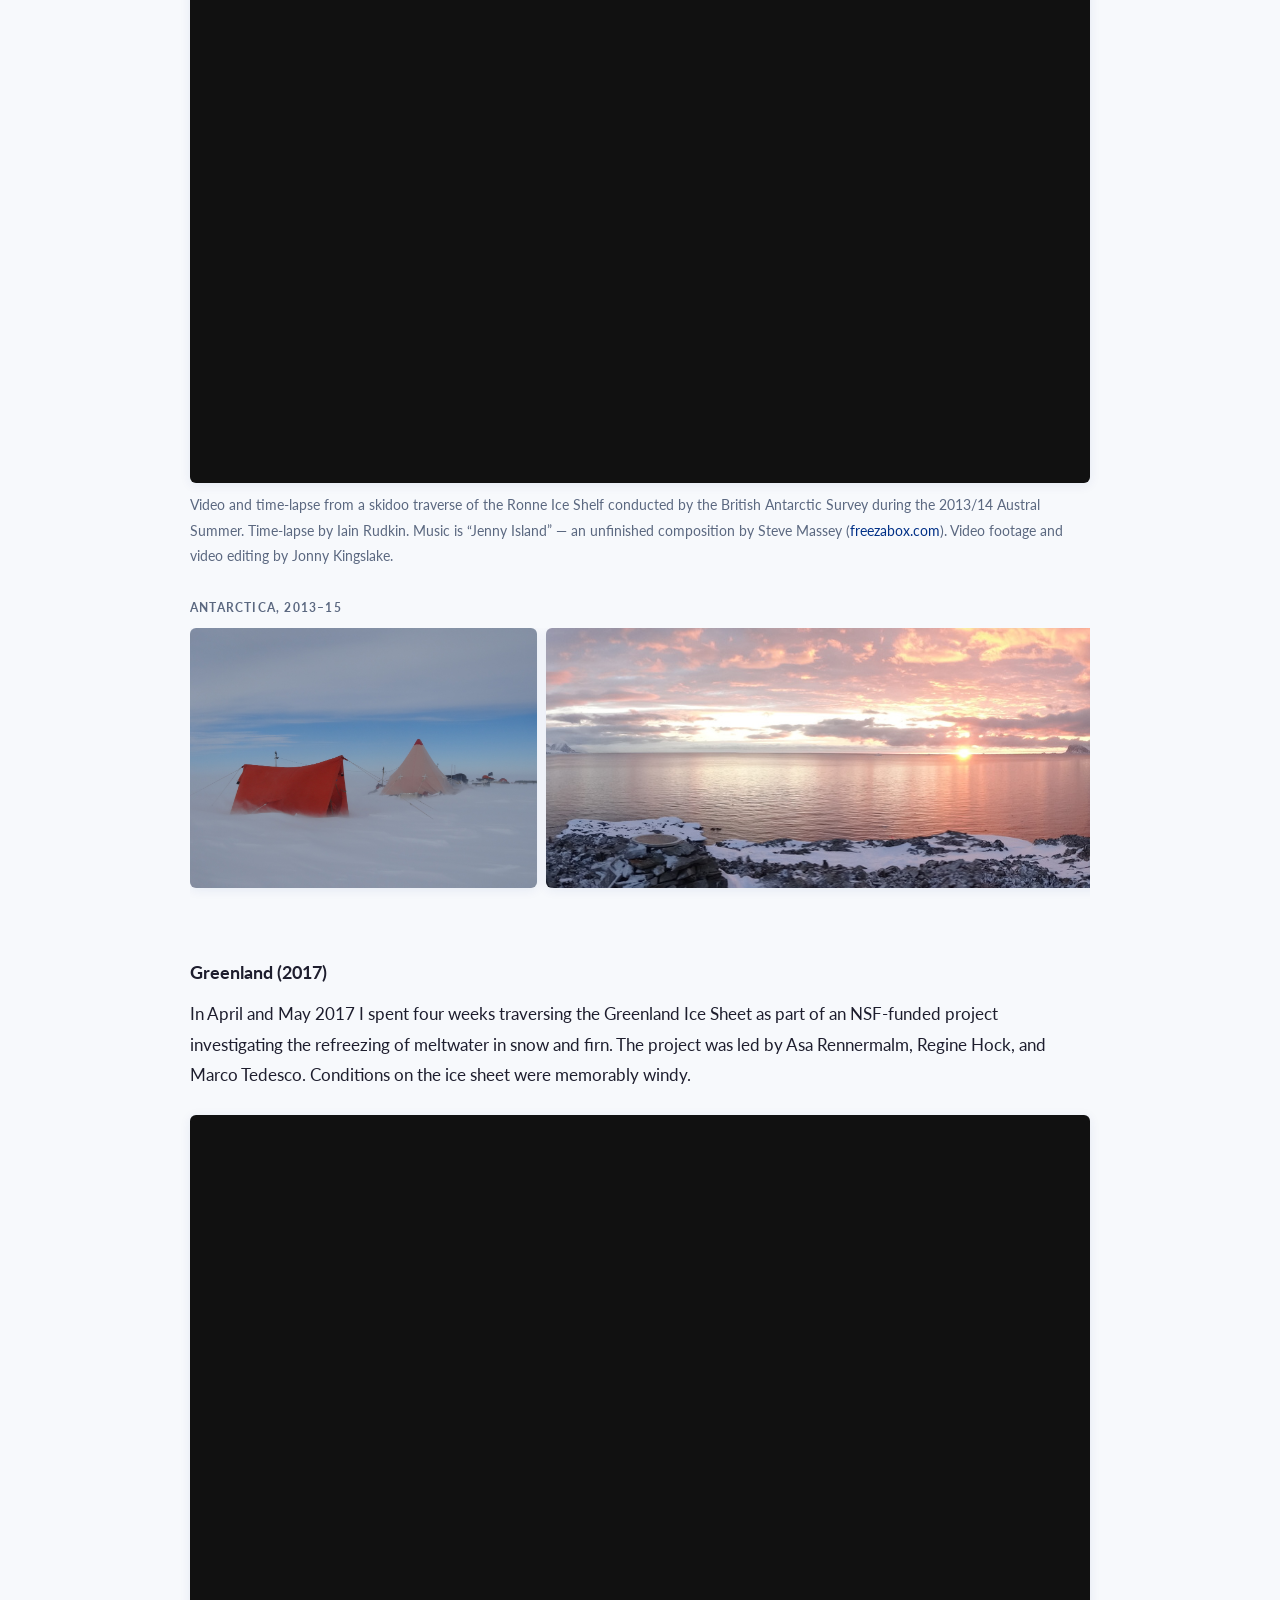
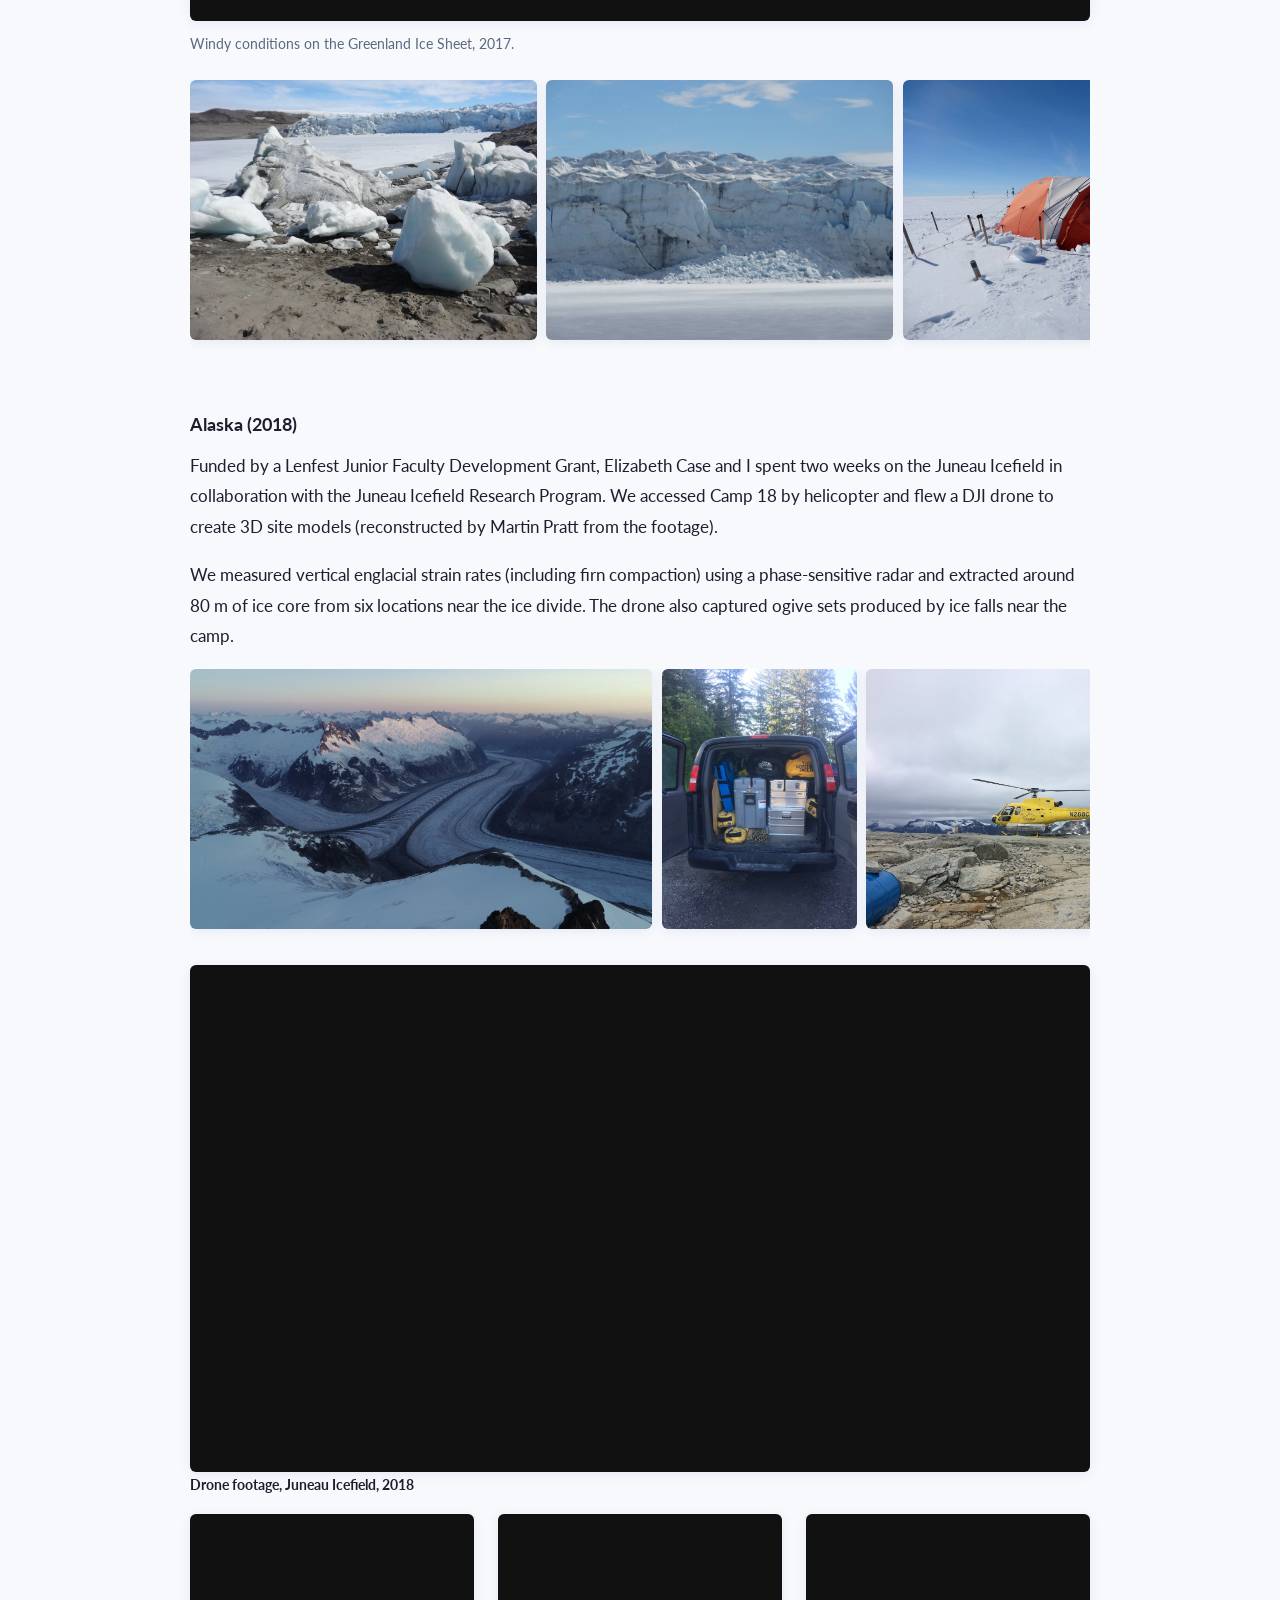
==== commit fa1355c3: "Merge pull request #6 from jkingslake/copilot/add-google-analytics Add Google Analytics 4 tracking" ====
--- a/index.html
+++ b/index.html
@@ -110,15 +110,16 @@
         <p>
           I am a glaciologist at
           <a href="https://www.imperial.ac.uk/earth-science/">Imperial College London</a>.
-          My research involves modeling and observing ice and water flow in ice sheets and
-          glaciers, combining mathematical modeling, remote sensing, and
-          fieldwork.
         </p>
-
-        <div class="announce">
+        <p>  
+          I study the processes that control how ice sheets grow and shrink using modelling, 
+          satellite observations, and fieldwork.
+        </p>
+
+        <!-- <div class="announce">
           <strong>We are hiring!</strong> &rarr;
           <a href="#positions">See open positions</a>
-        </div>
+        </div> -->
 
         <div class="contact-bar">
           <a href="mailto:j.kingslake@imperial.ac.uk">j.kingslake@imperial.ac.uk</a>
@@ -667,7 +668,7 @@
   <p>
     <a href="mailto:j.kingslake@imperial.ac.uk">j.kingslake@imperial.ac.uk</a>
     &ensp;&middot;&ensp;
-    <a href="https://scholar.google.com/scholar?q=Jonny+Kingslake">Google Scholar</a>
+    <a href="https://scholar.google.com/citations?user=YvZGpJIAAAAJ&hl=en&authuser=2">Google Scholar</a>
   </p>
 </footer>
 
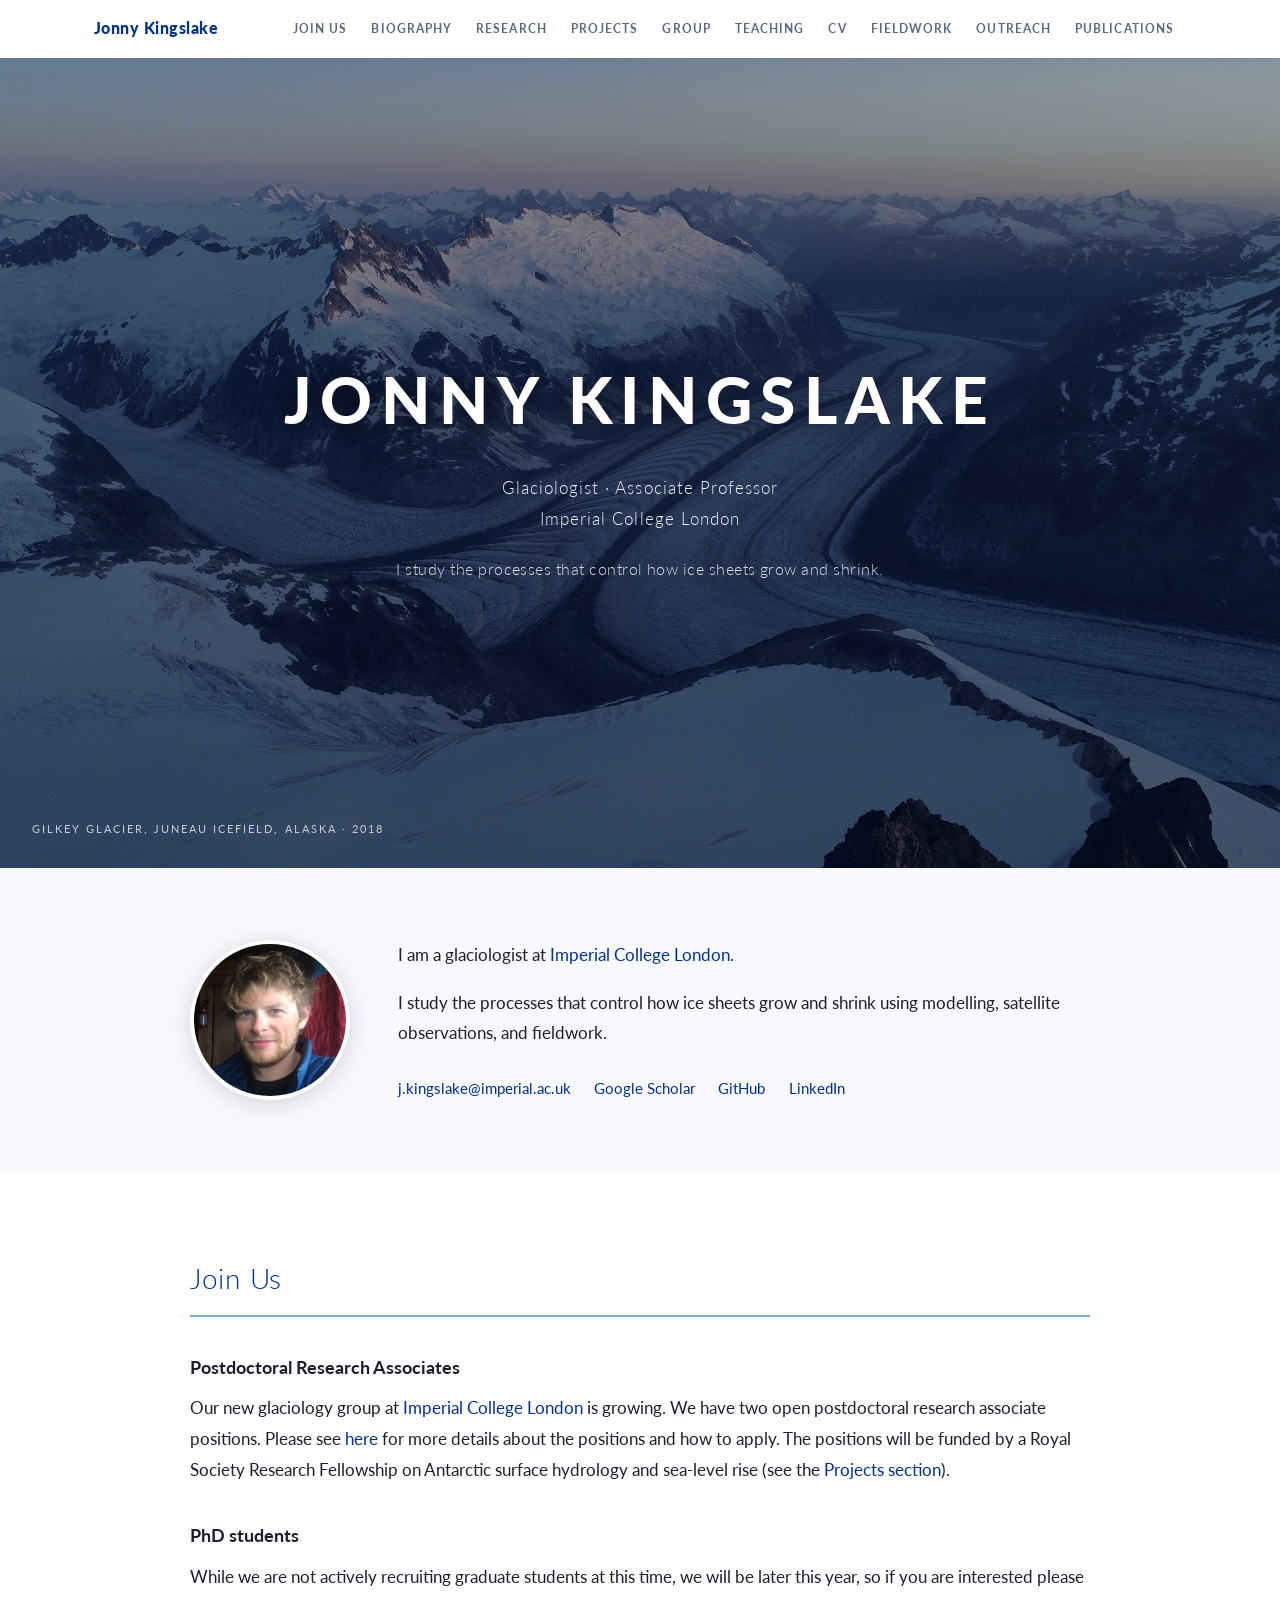
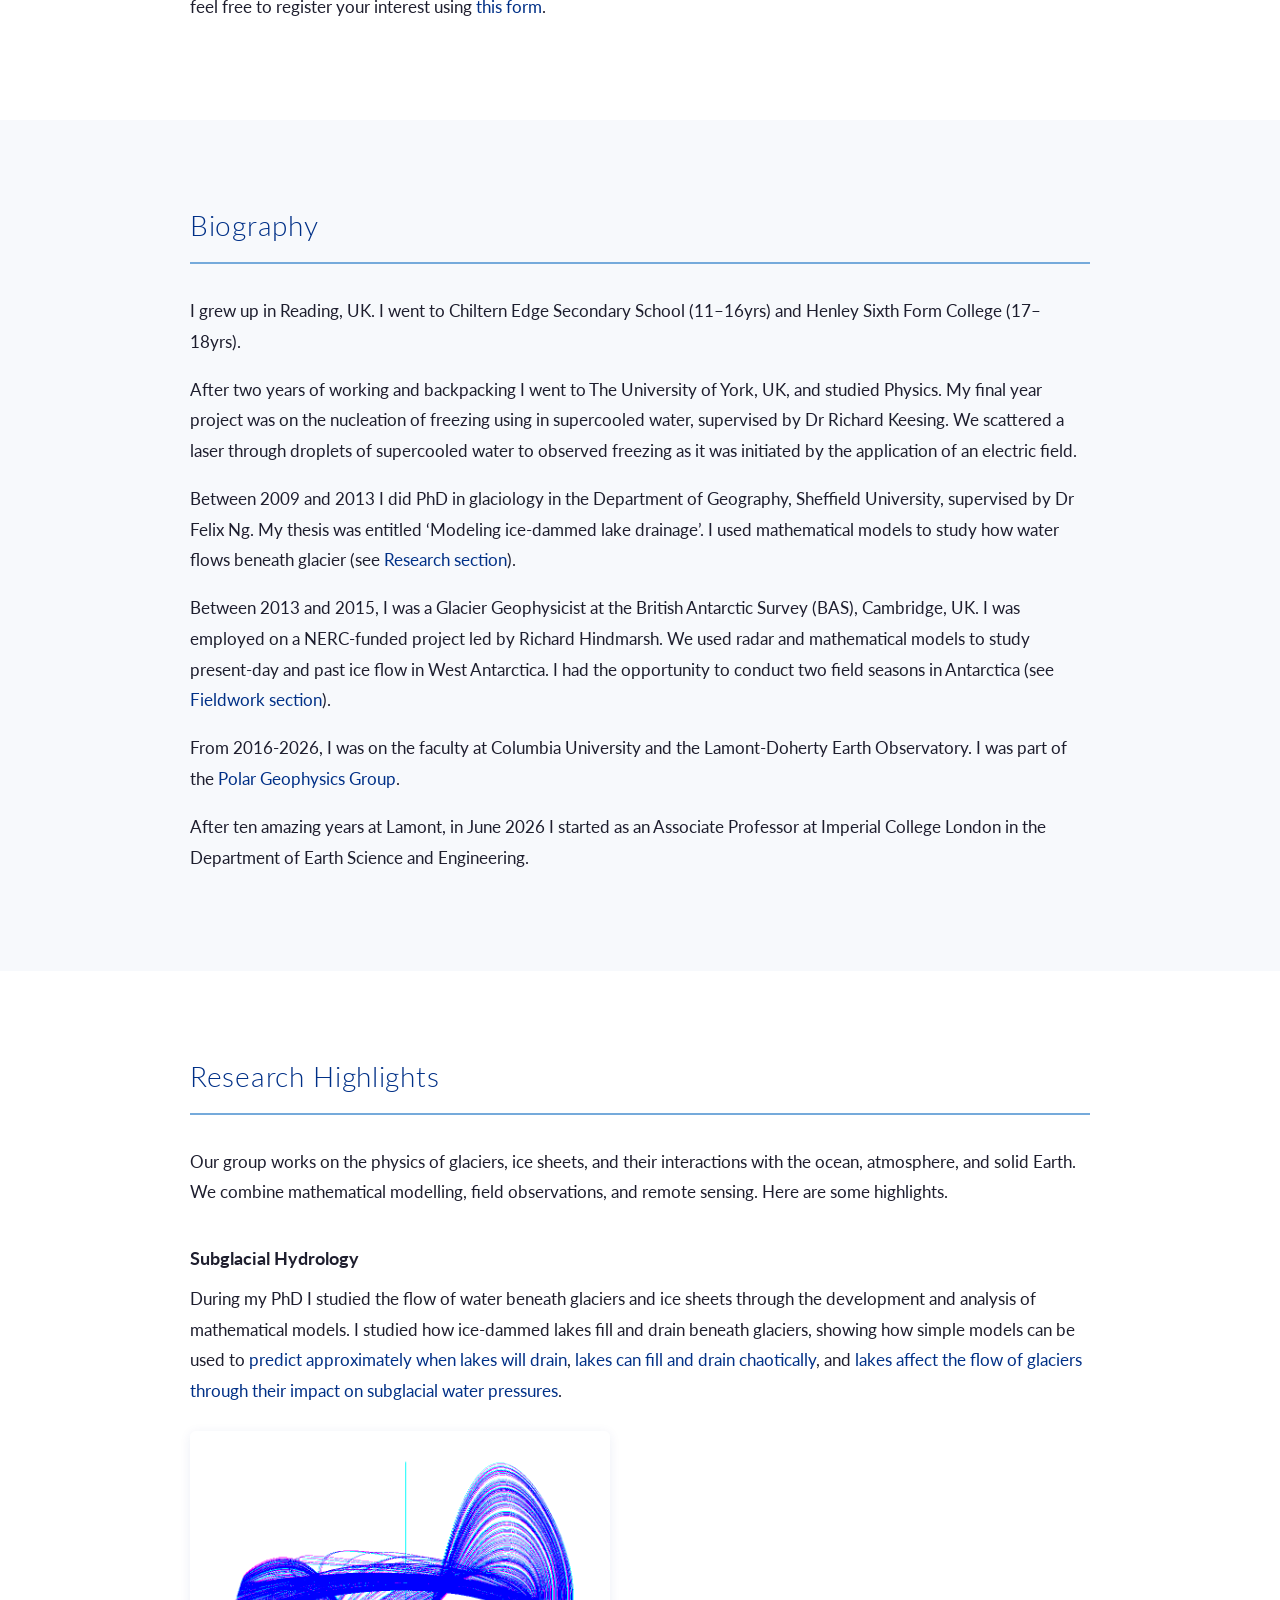
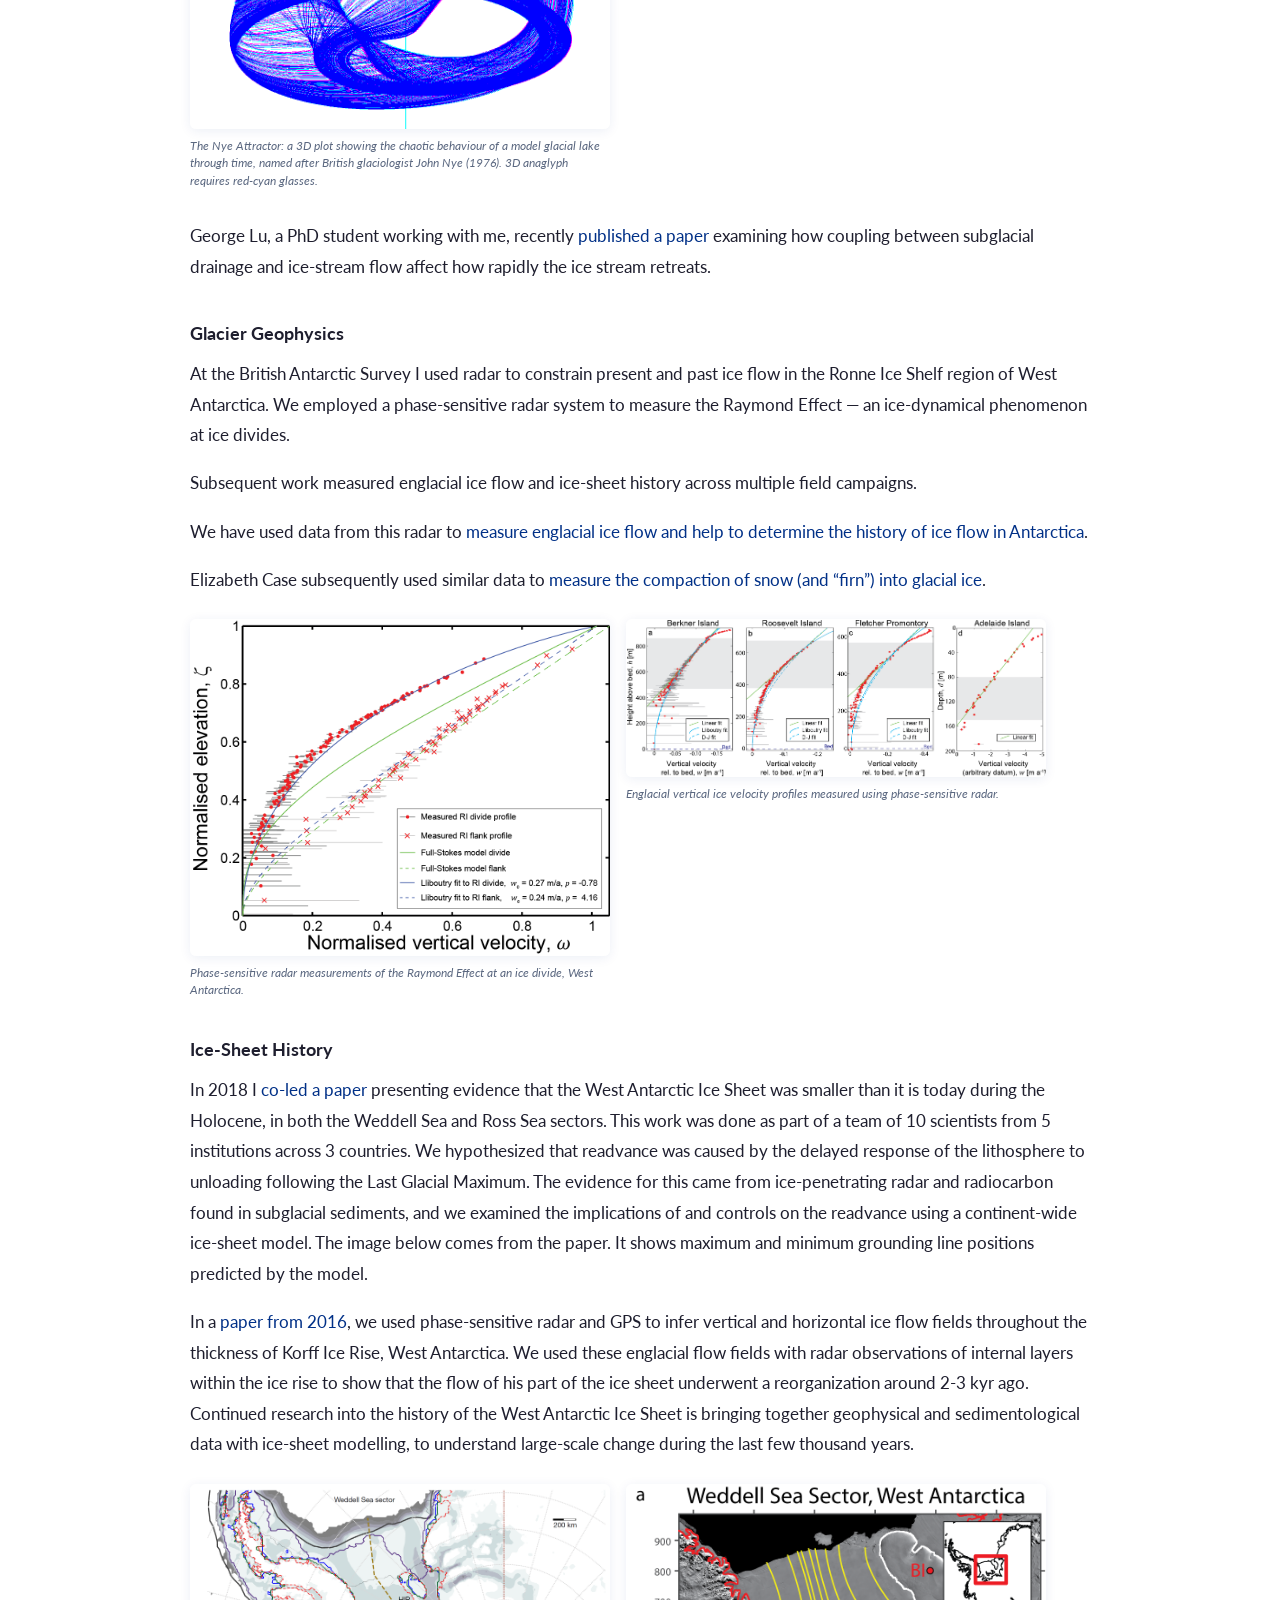
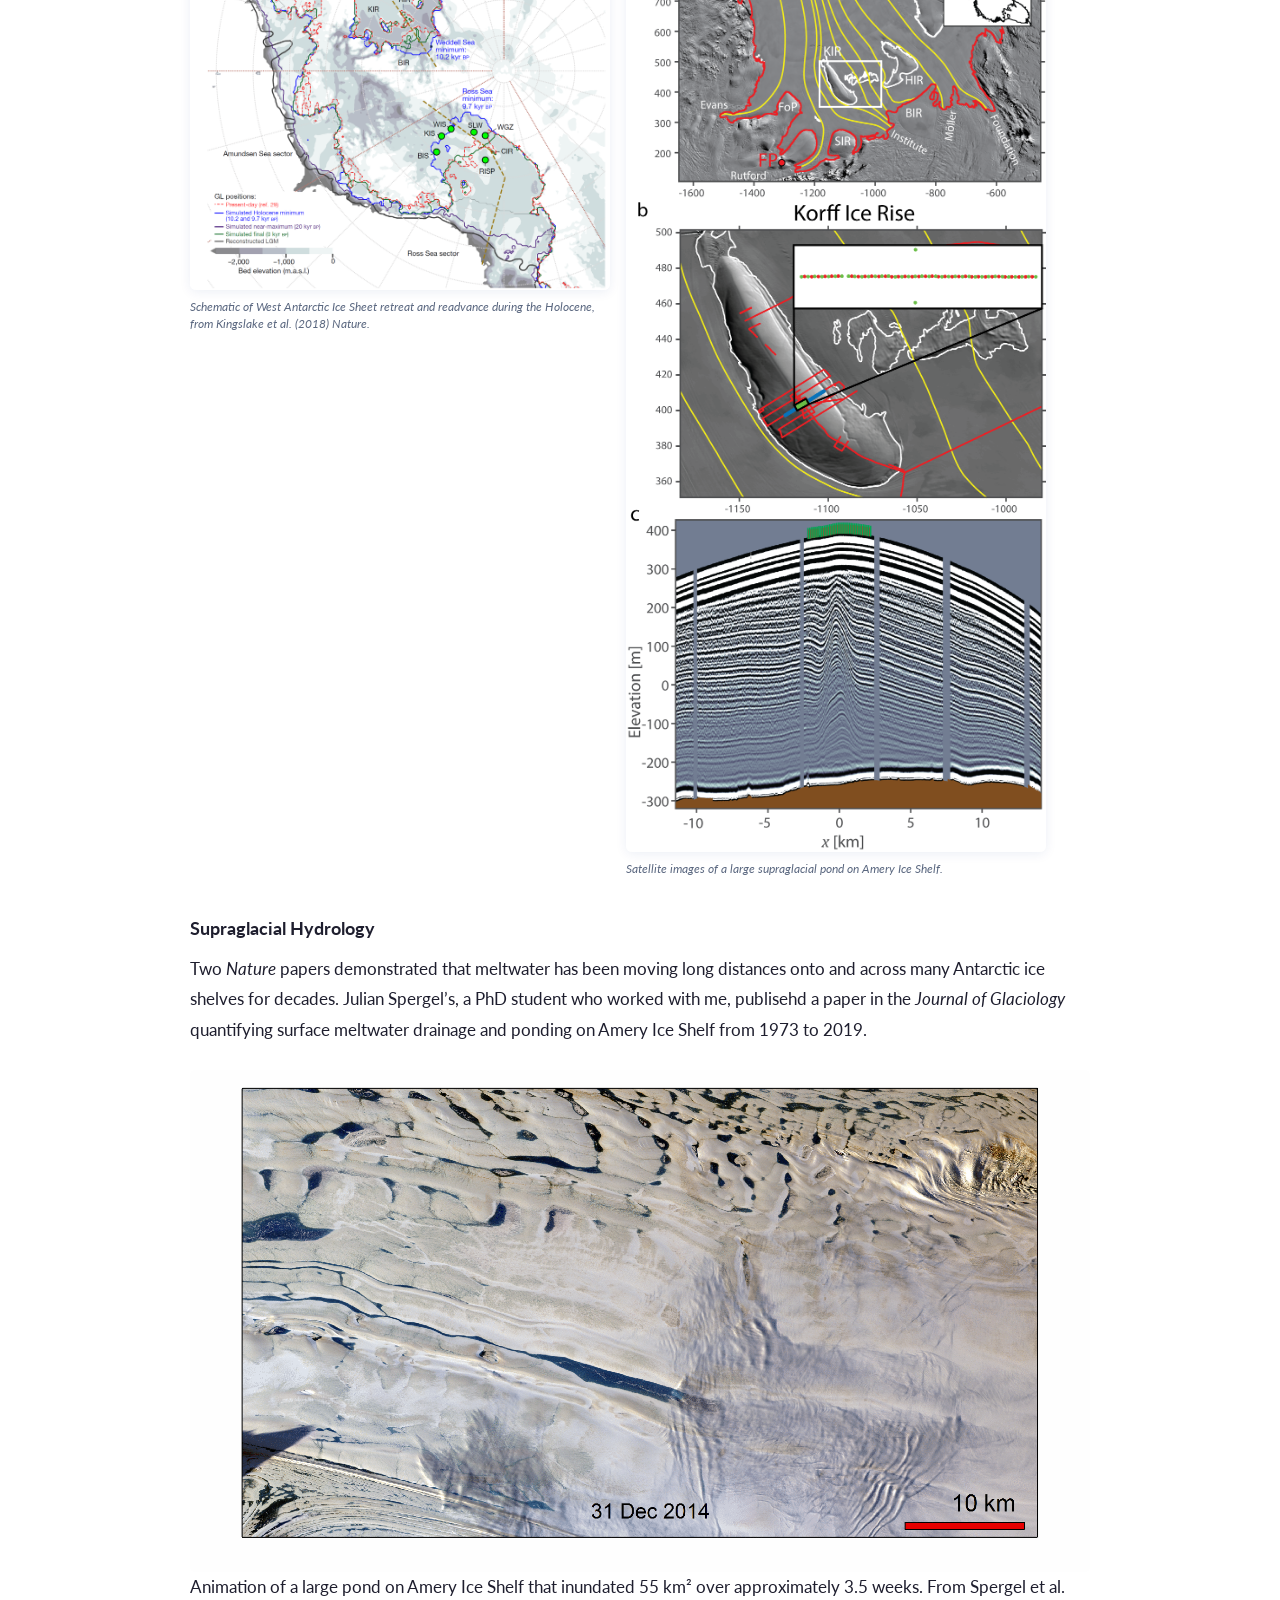
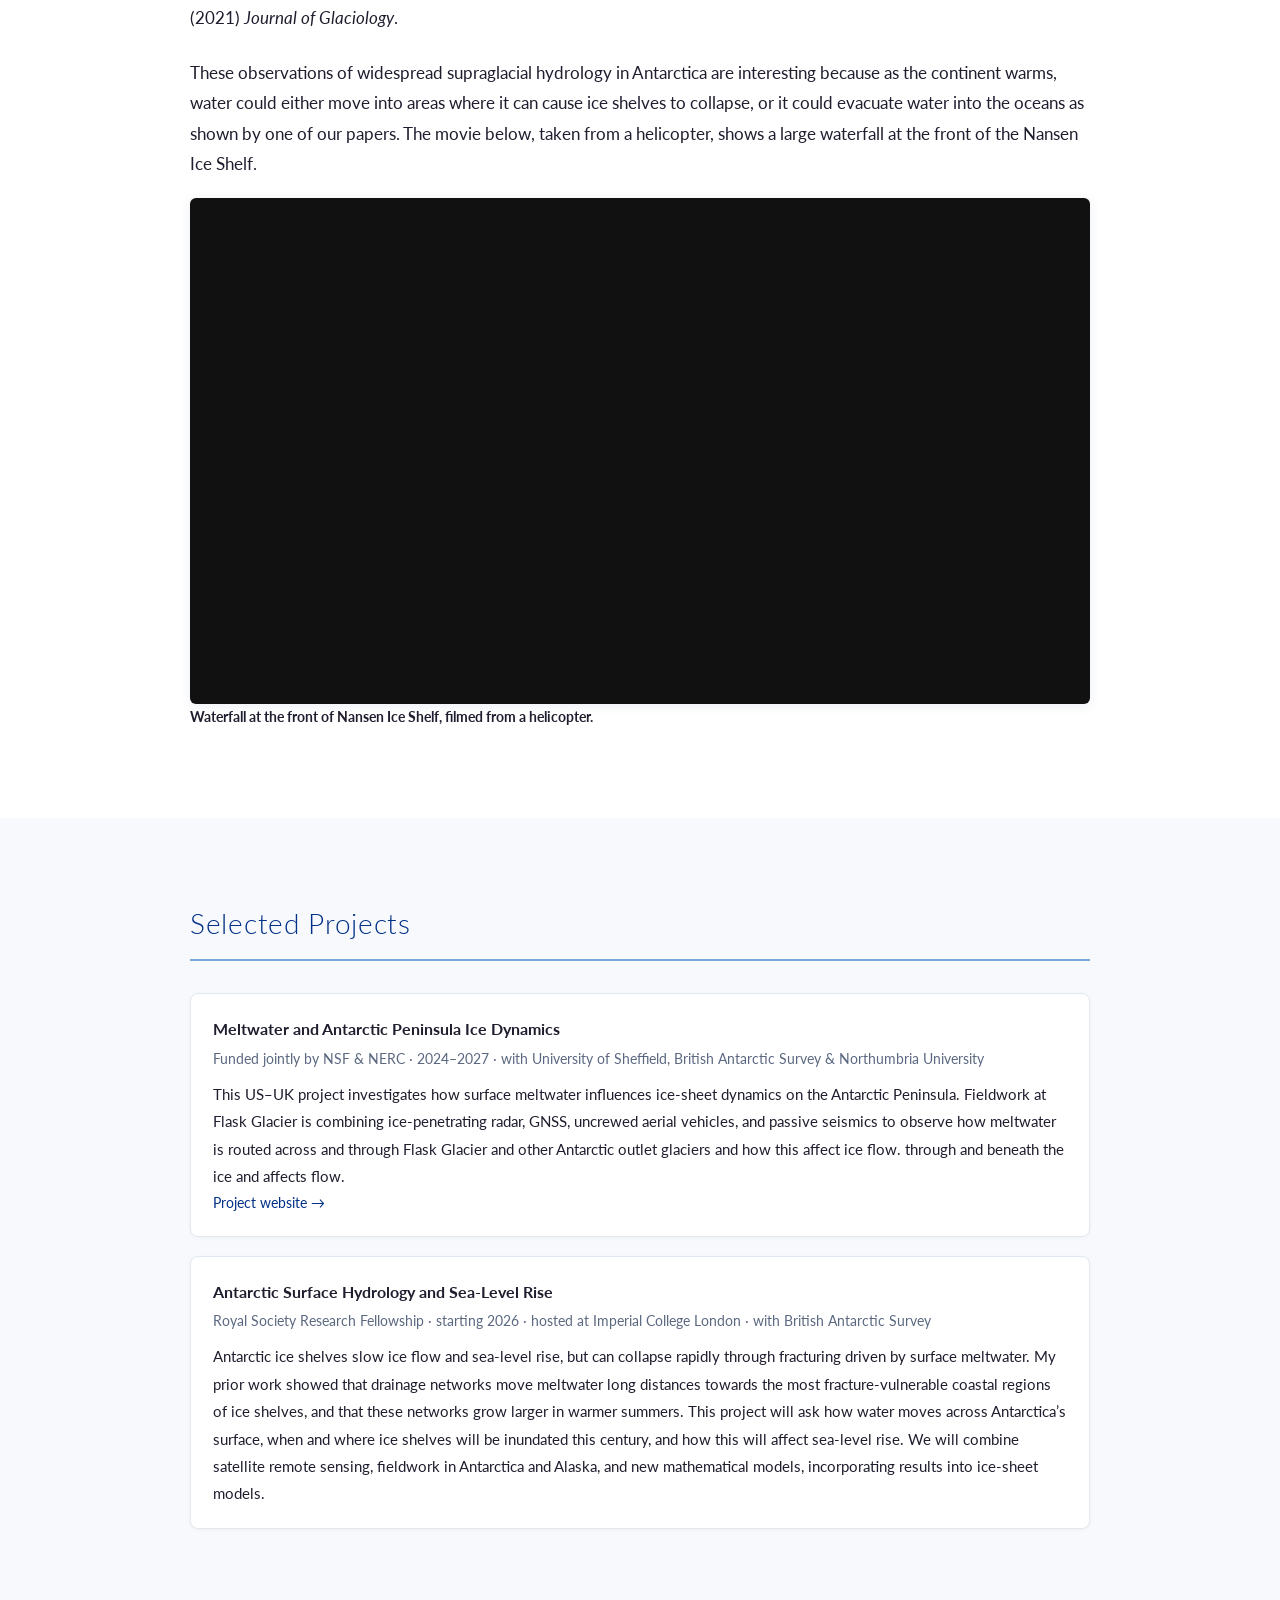
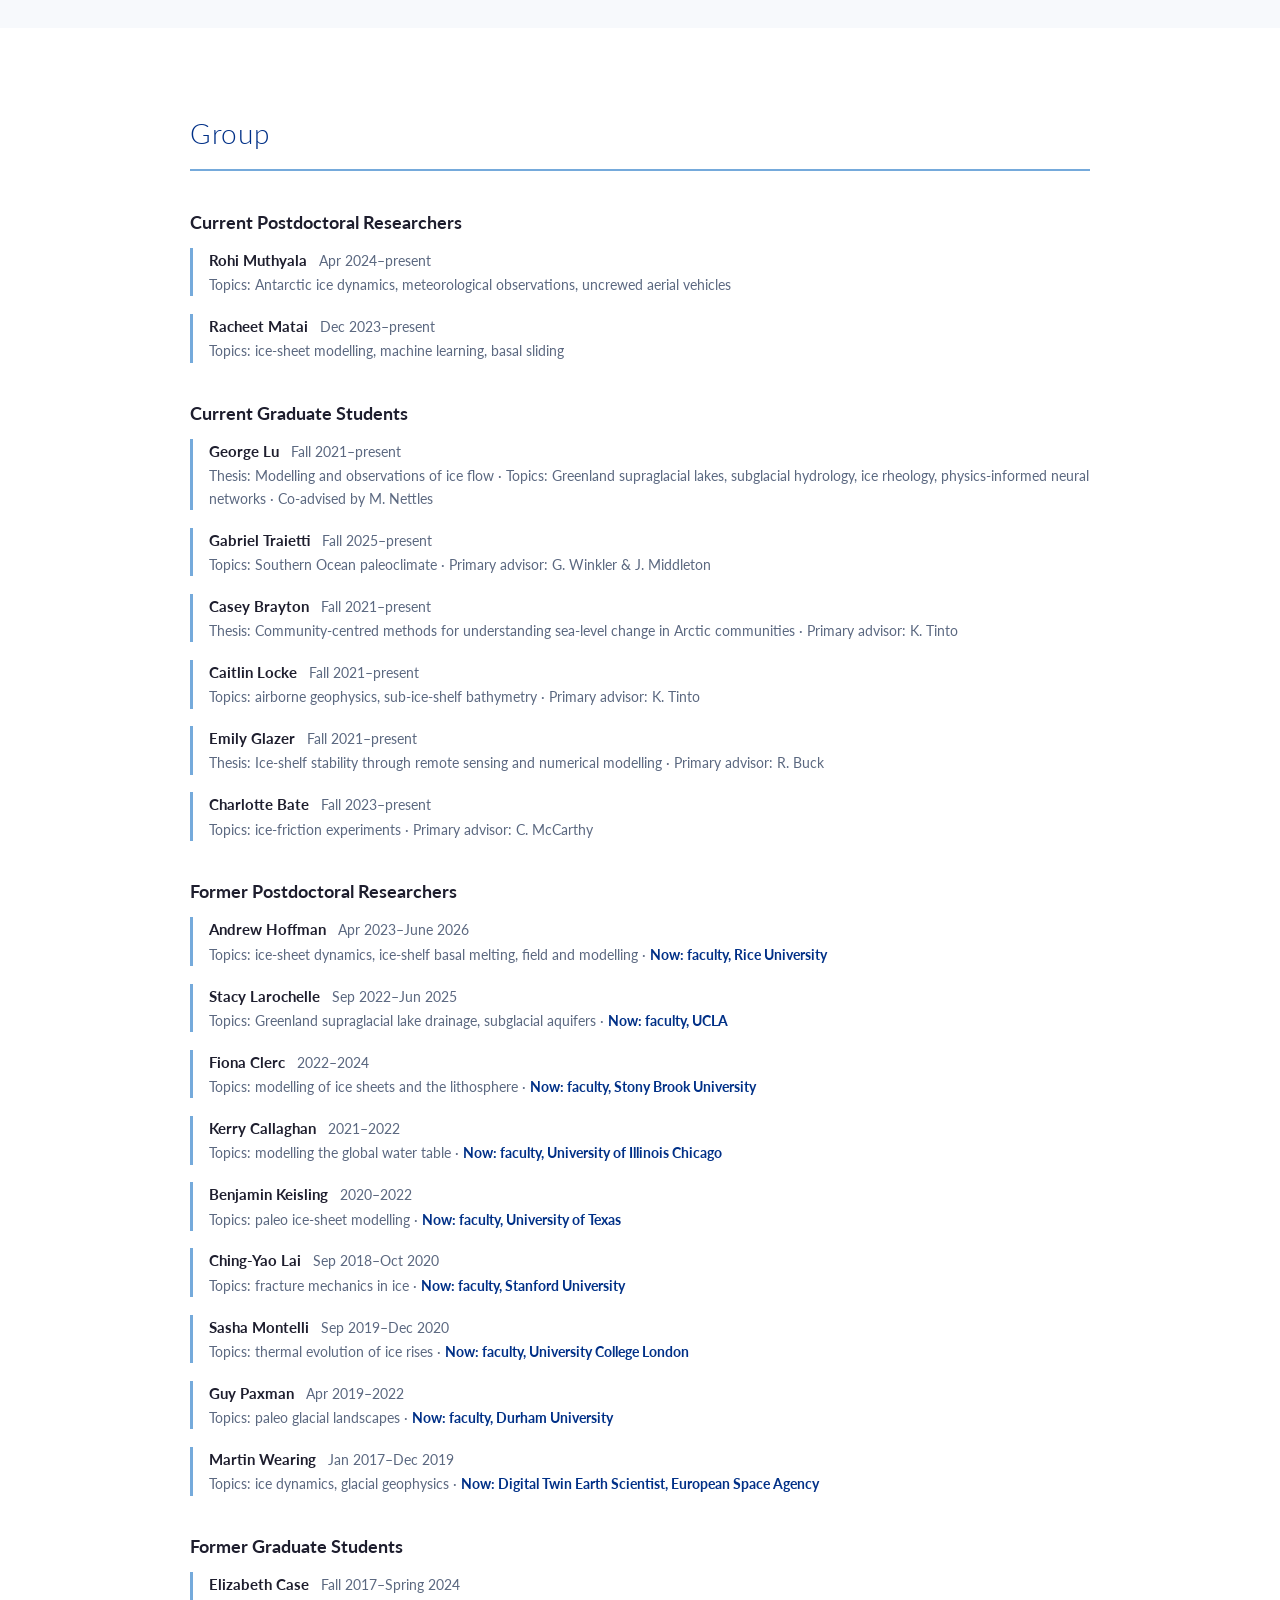
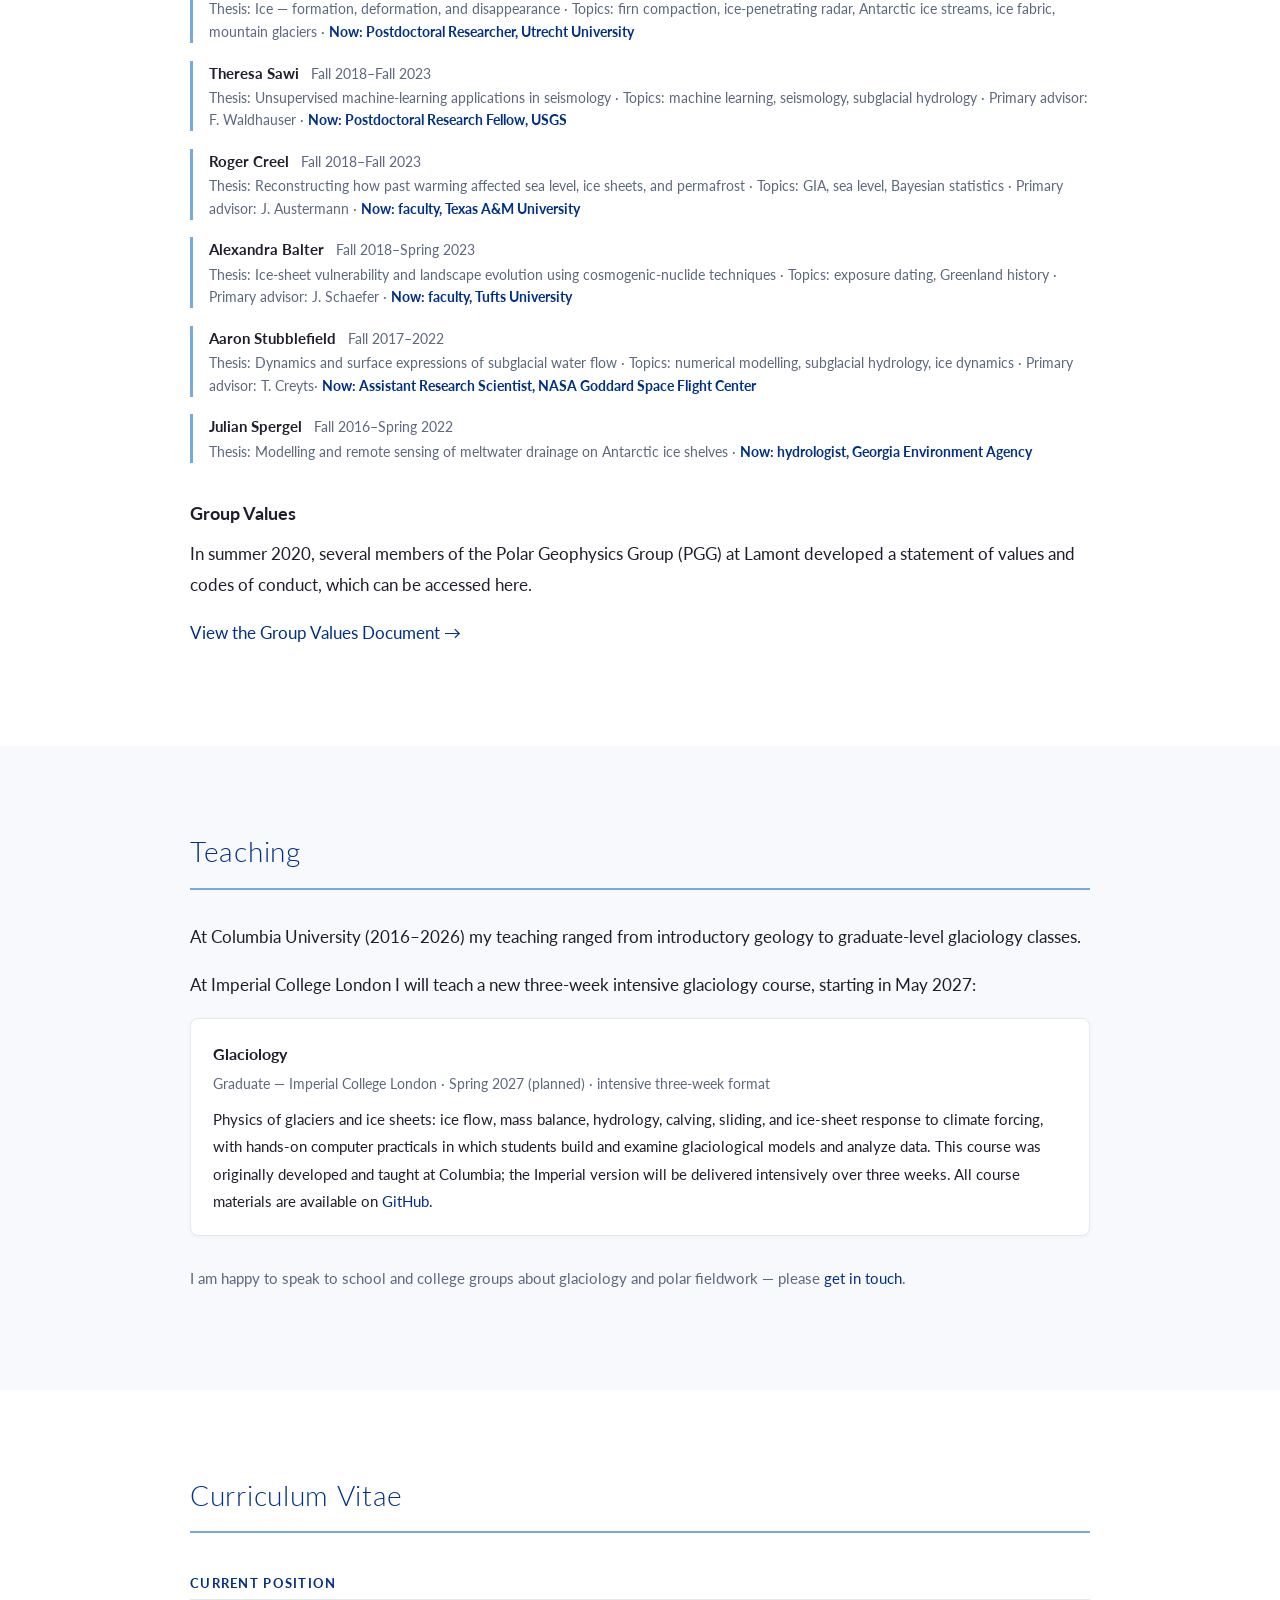
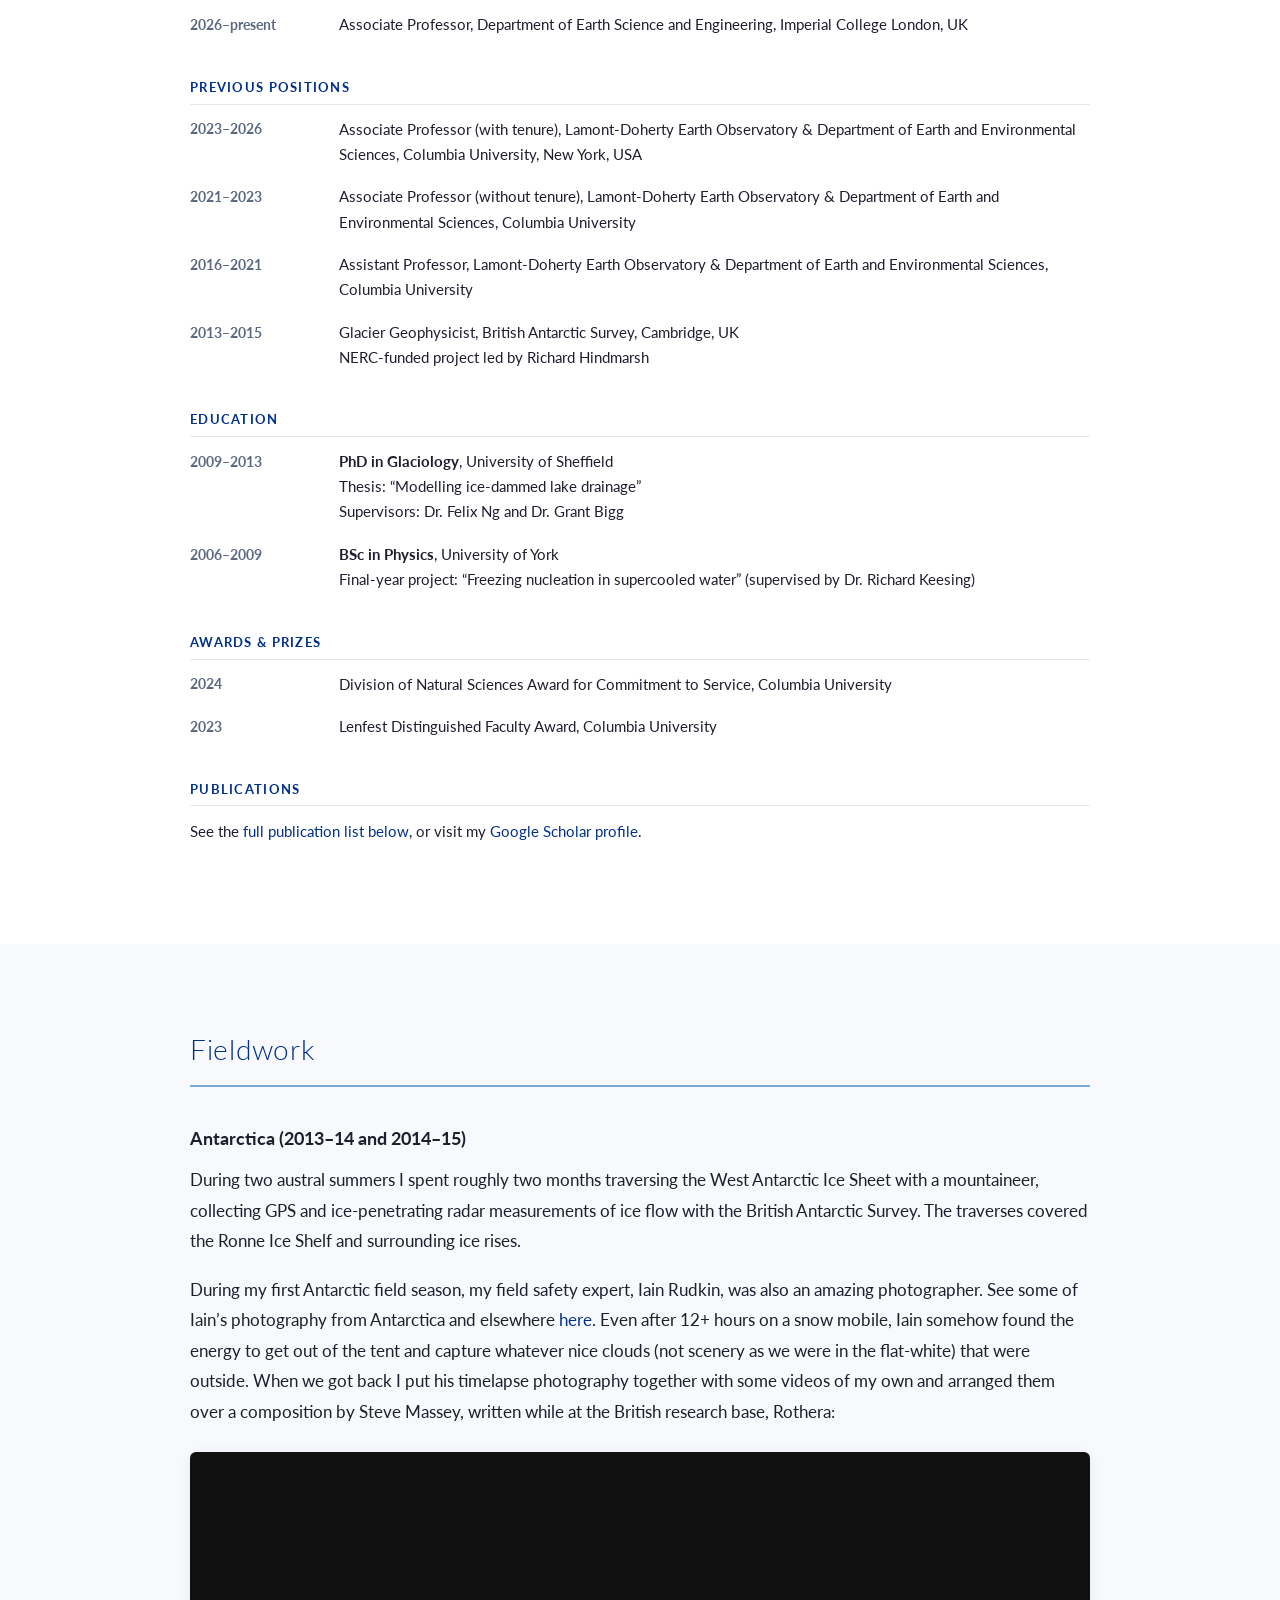
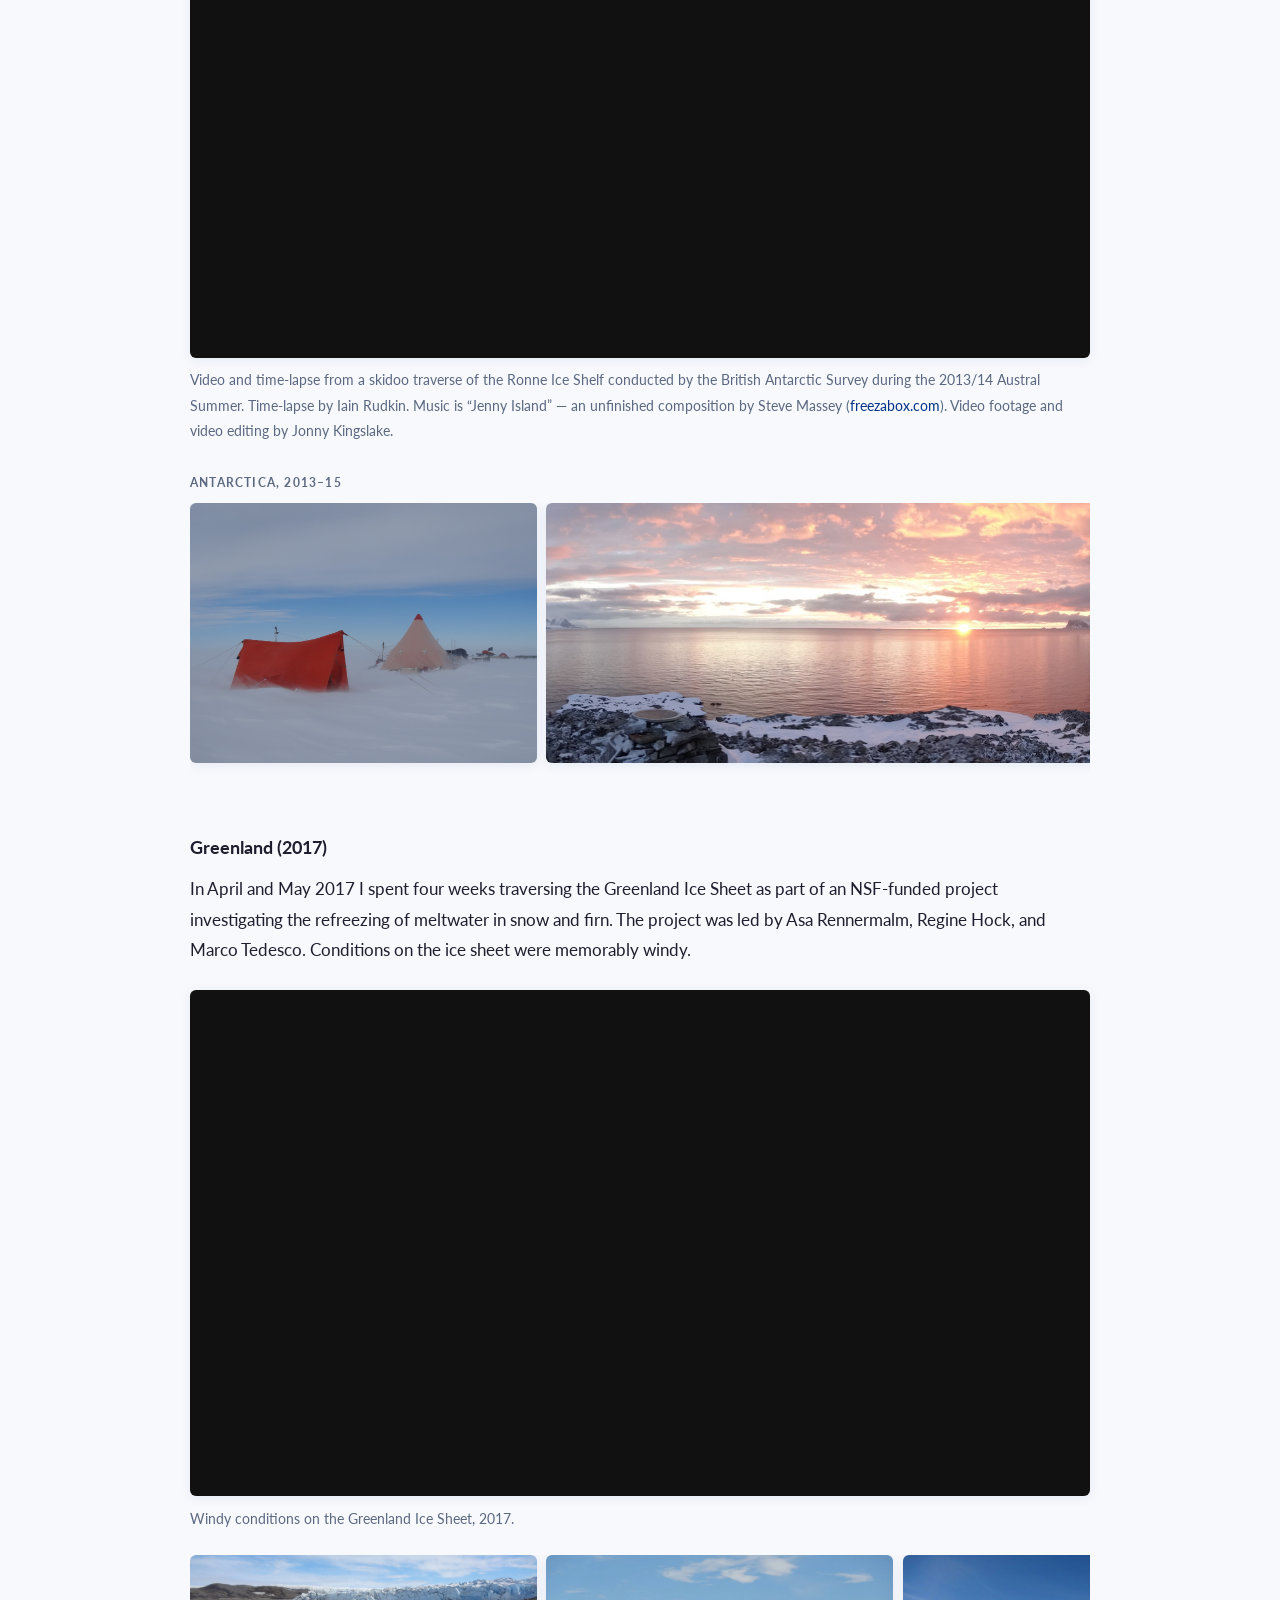
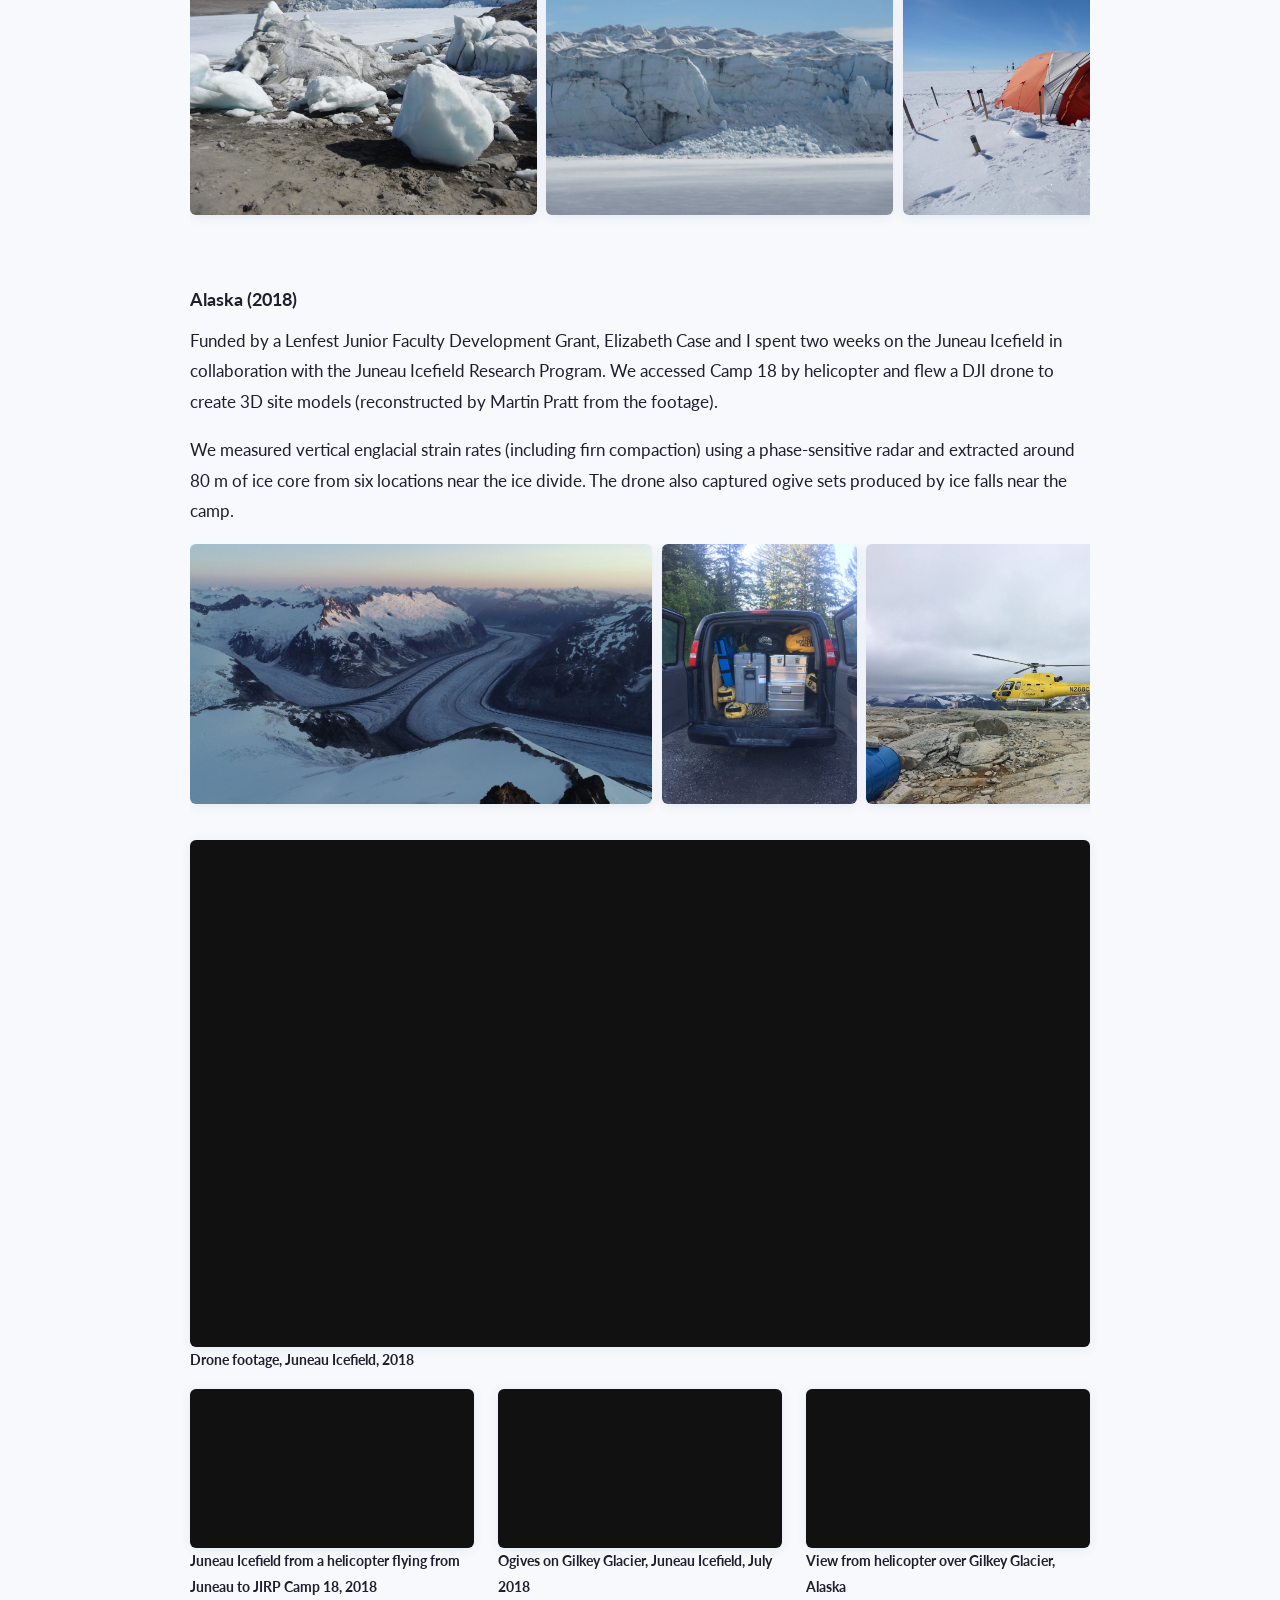
==== commit 3d920a4a: "Merge fdec6801f8504aeb4d7e6094b279500583f5f5f7 into 8c74a7f4644207d88ded24ef0cead28915ed6a24" ====
--- a/index.html
+++ b/index.html
@@ -94,6 +94,9 @@
       <div class="hero-role">
         Glaciologist &middot; Associate Professor<br>
         Imperial College London
+      </div>
+      <div class="hero-pitch">
+        I study the processes that control how ice sheets grow and shrink.
       </div>
     </div>
     <div class="hero-location">Gilkey Glacier, Juneau Icefield, Alaska &middot; 2018</div>
--- a/css/style.css
+++ b/css/style.css
@@ -164,6 +164,18 @@
   opacity: .93;
 }
 
+.hero-pitch {
+  font-size: .98rem;
+  font-weight: 300;
+  letter-spacing: .03em;
+  line-height: 1.7;
+  opacity: .82;
+  margin-top: 1.4rem;
+  max-width: 540px;
+  margin-left: auto;
+  margin-right: auto;
+}
+
 .hero-location {
   position: absolute;
   bottom: 1.8rem;
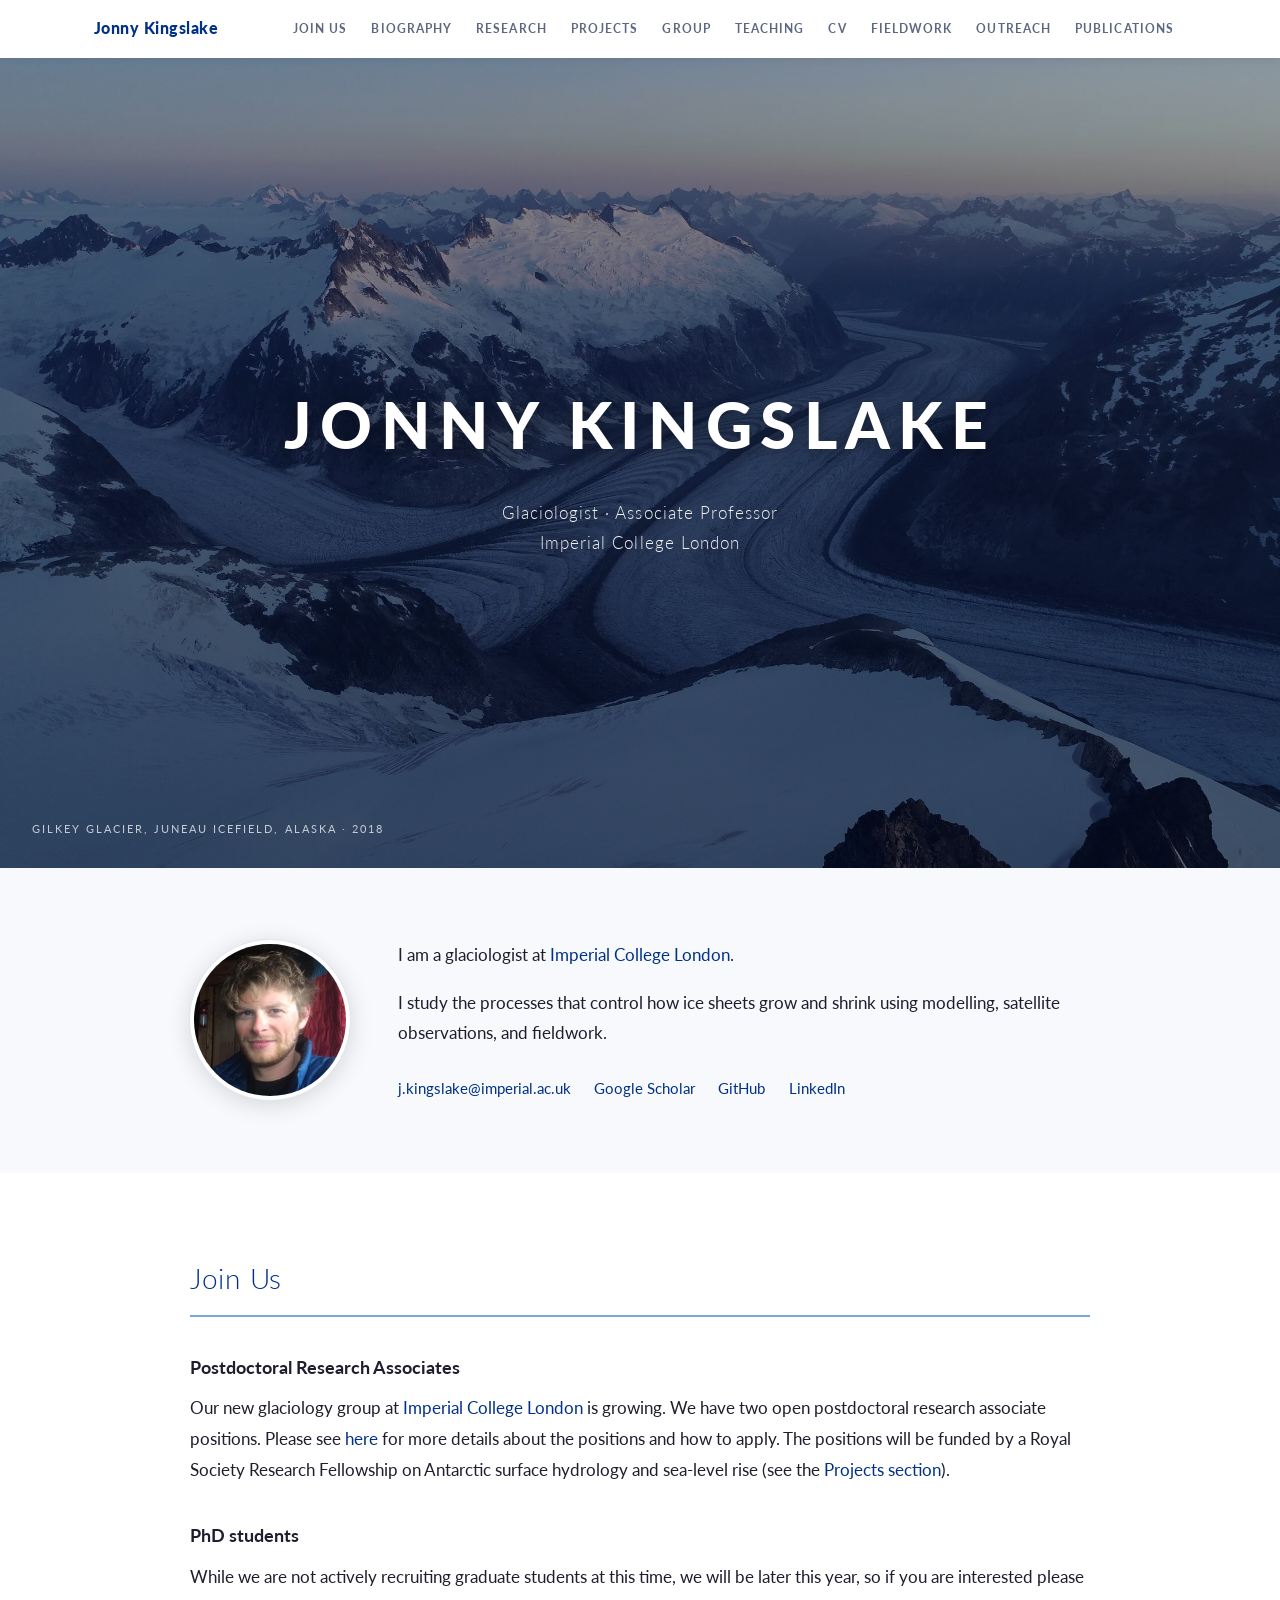
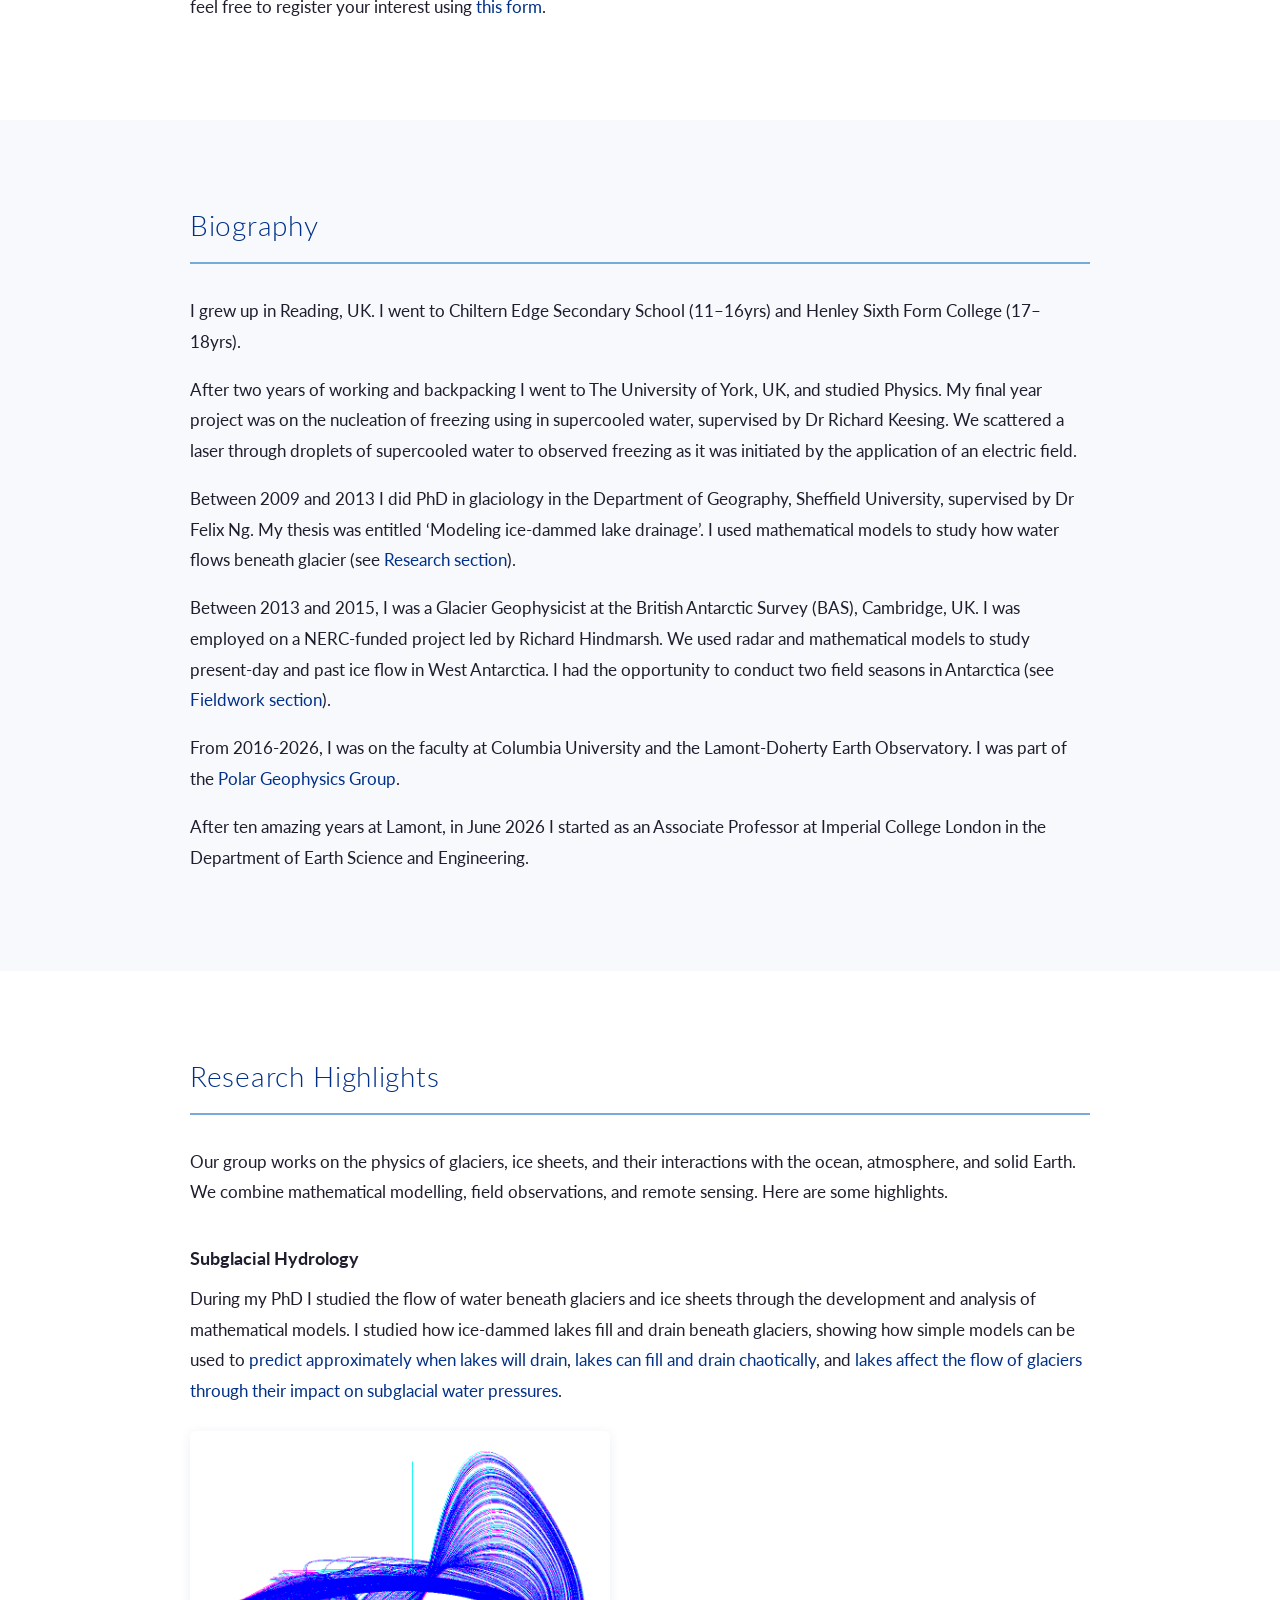
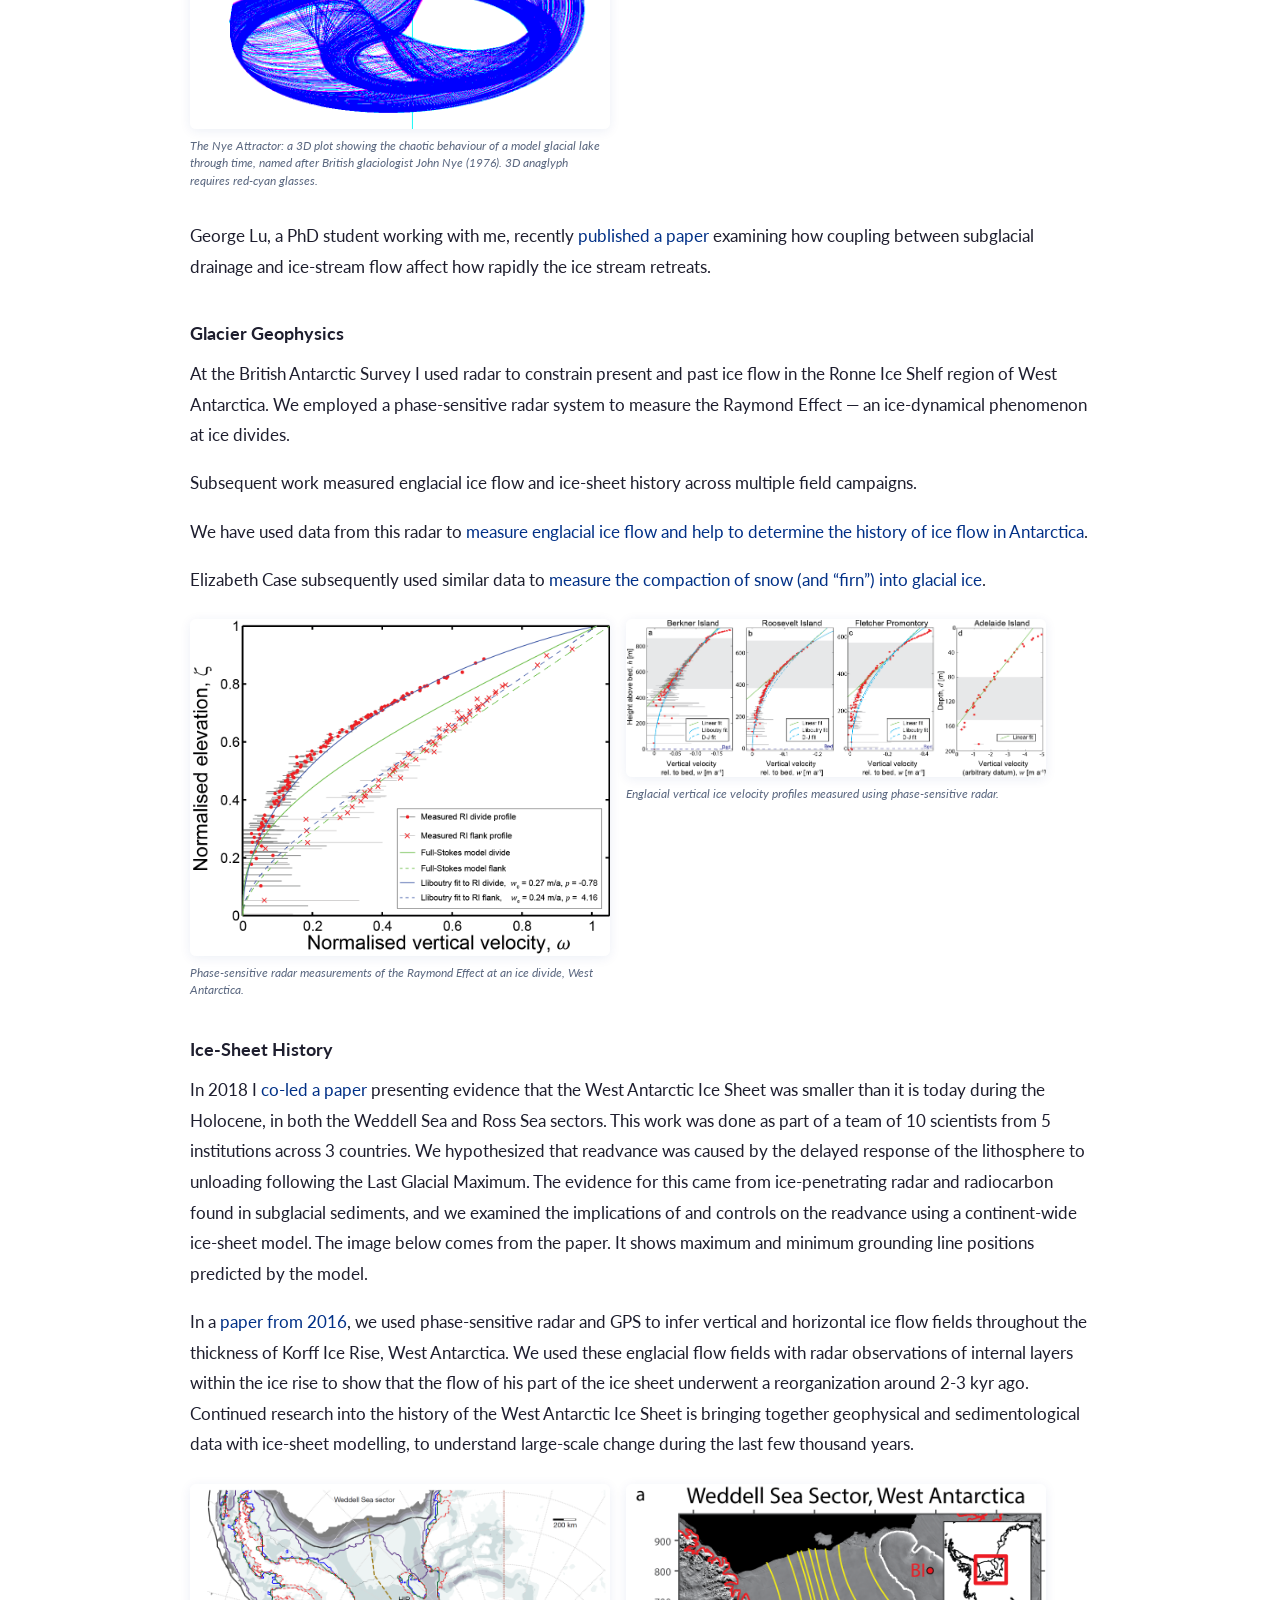
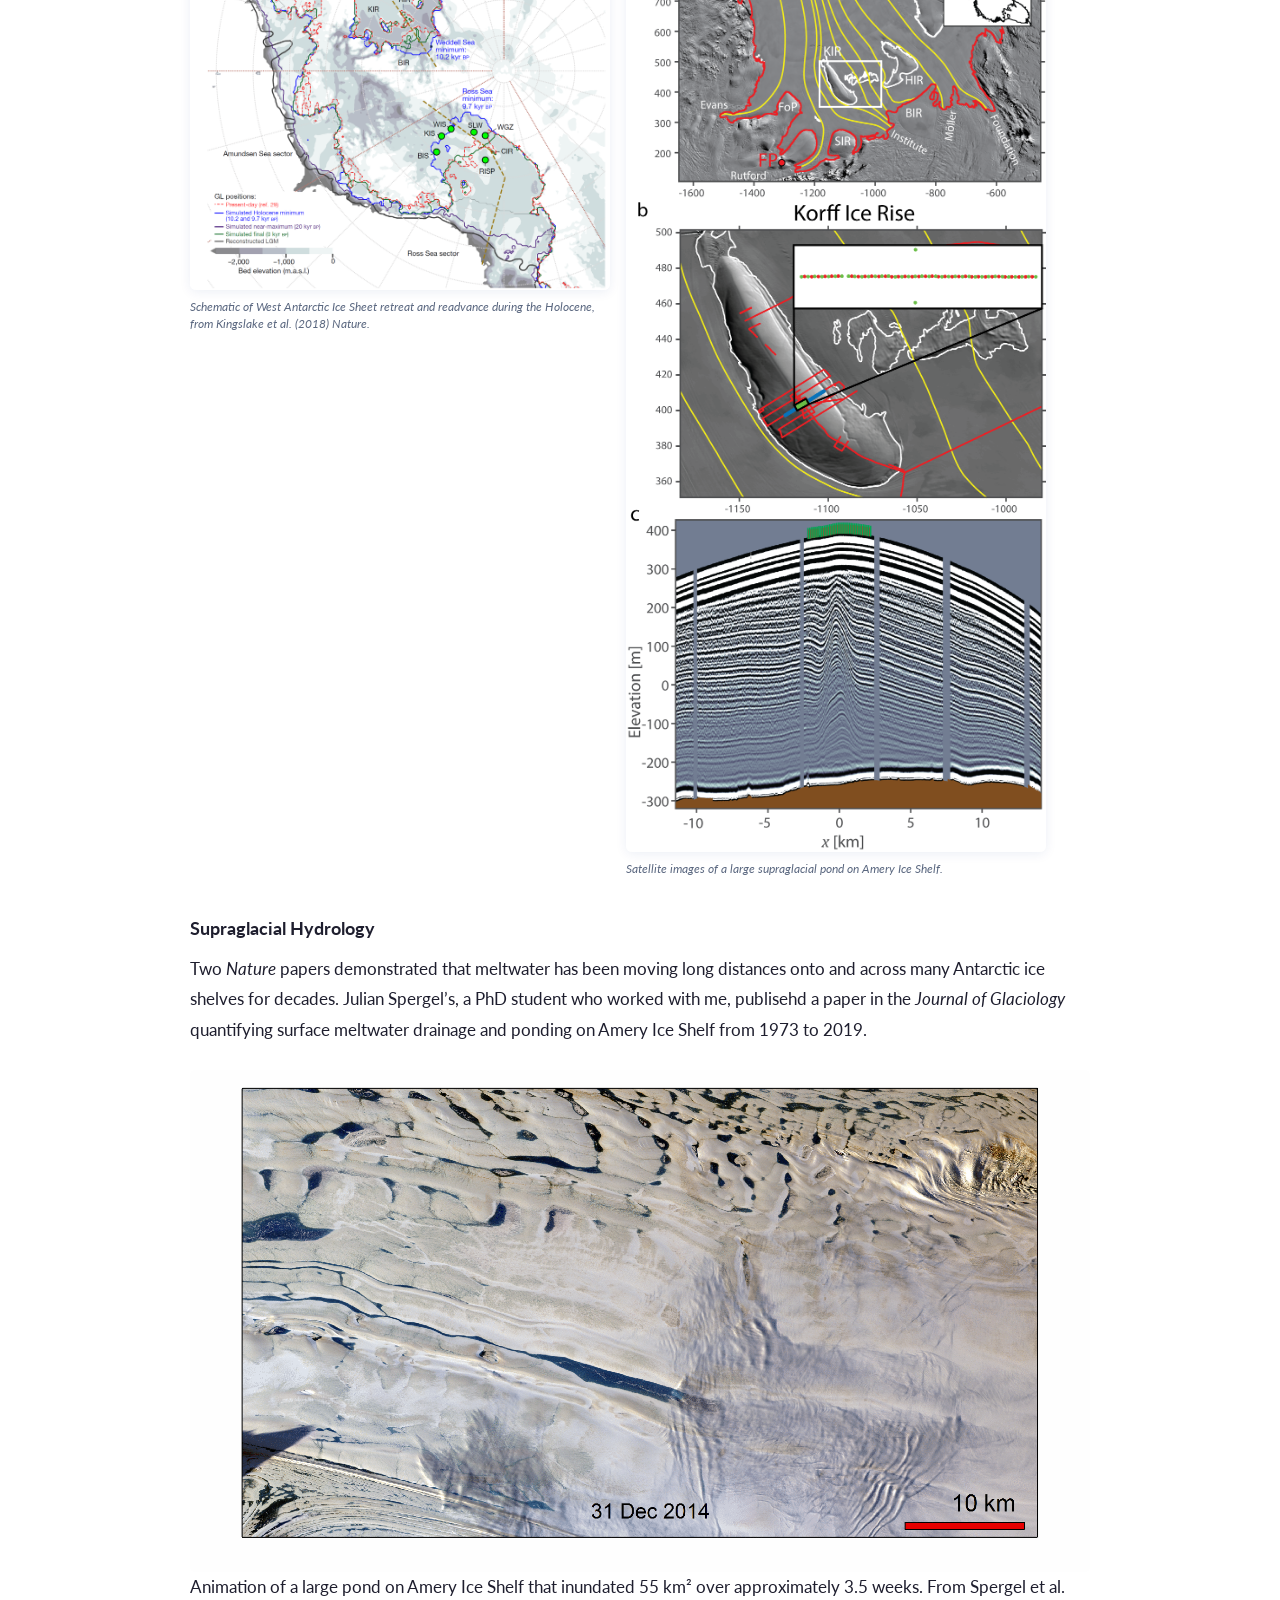
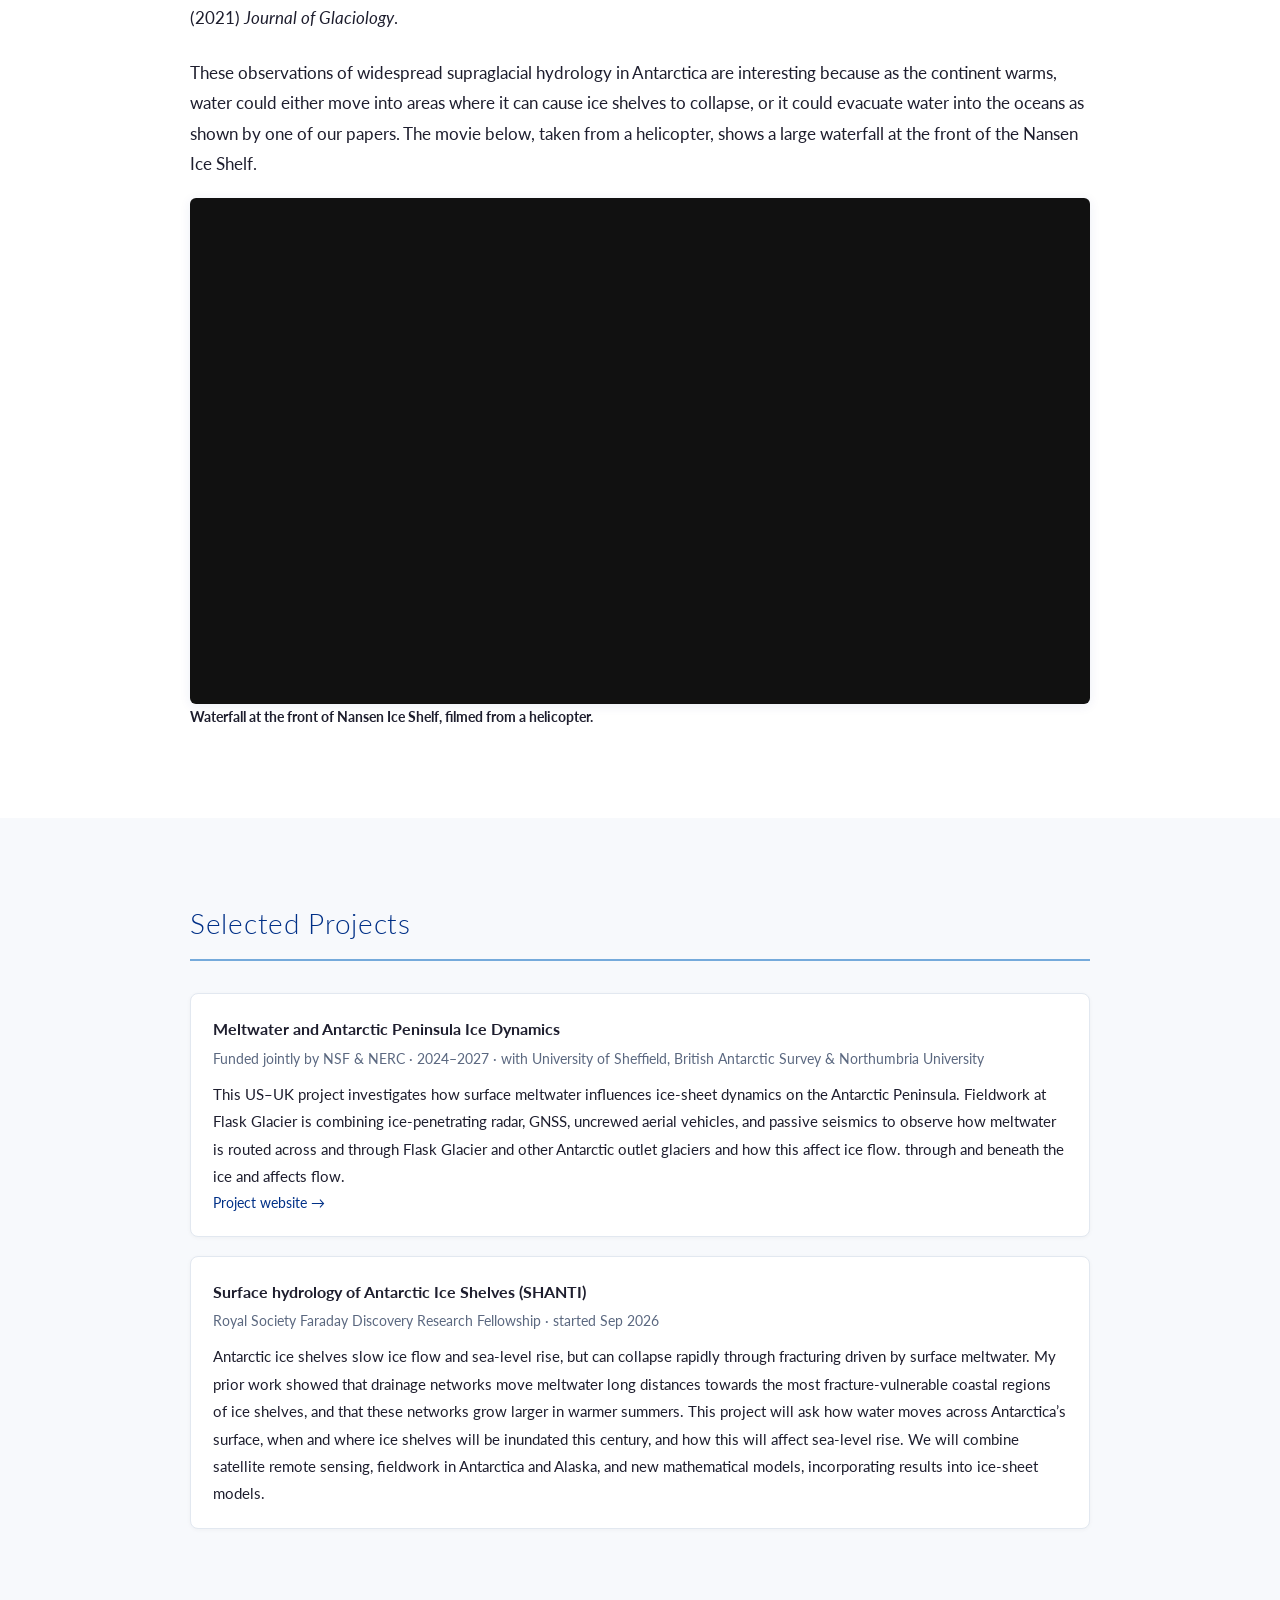
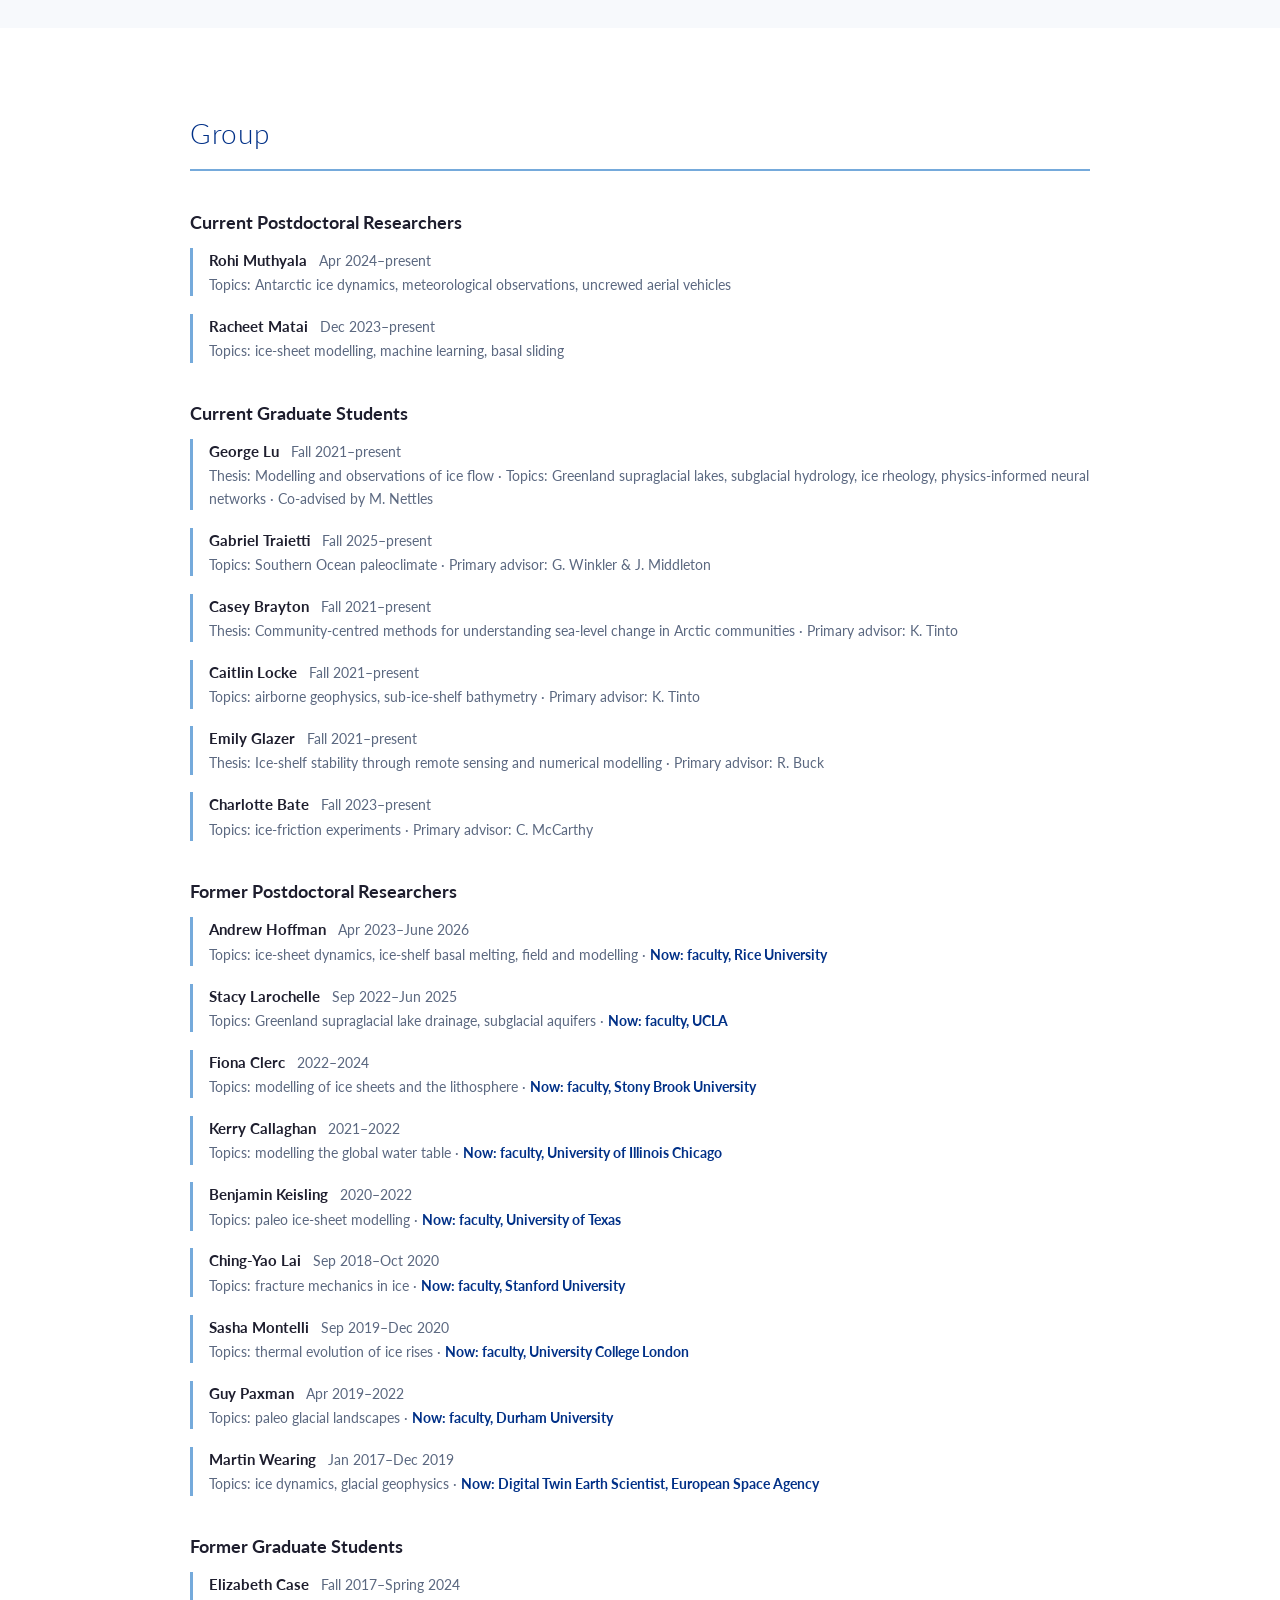
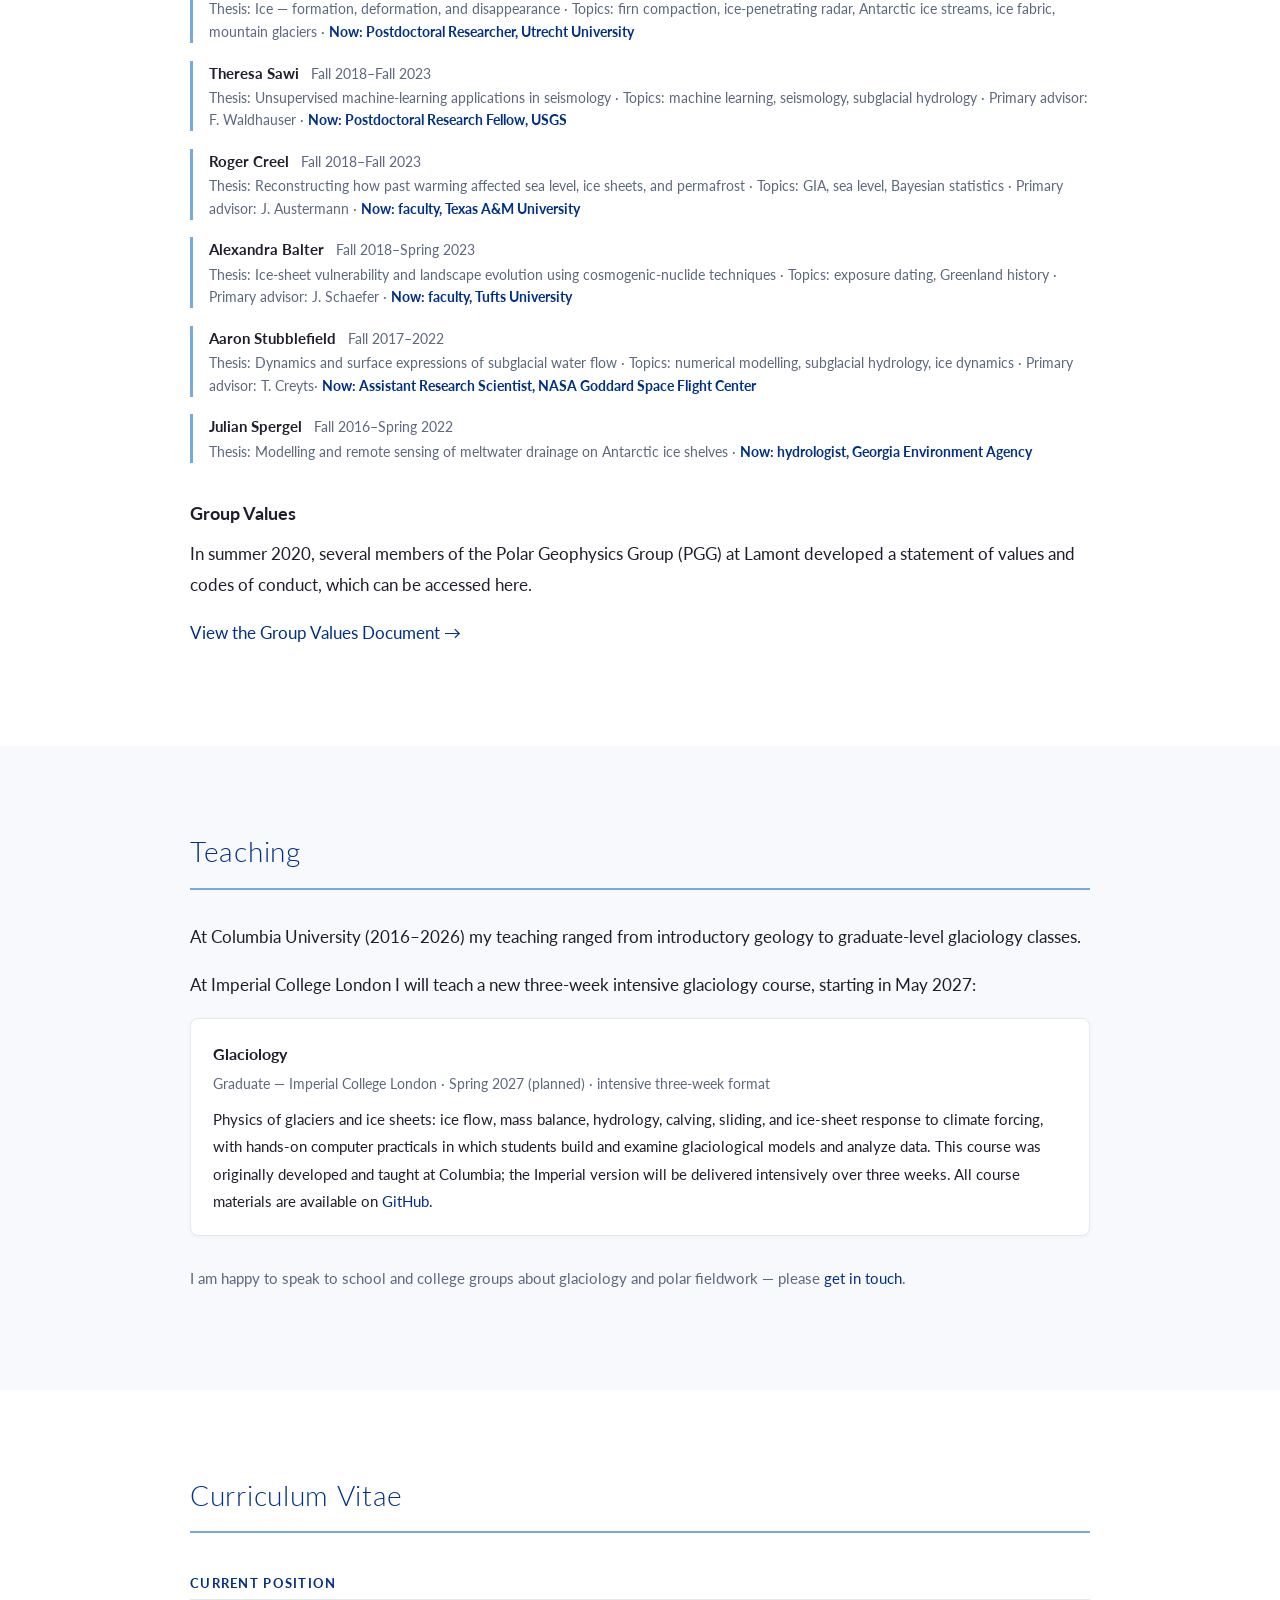
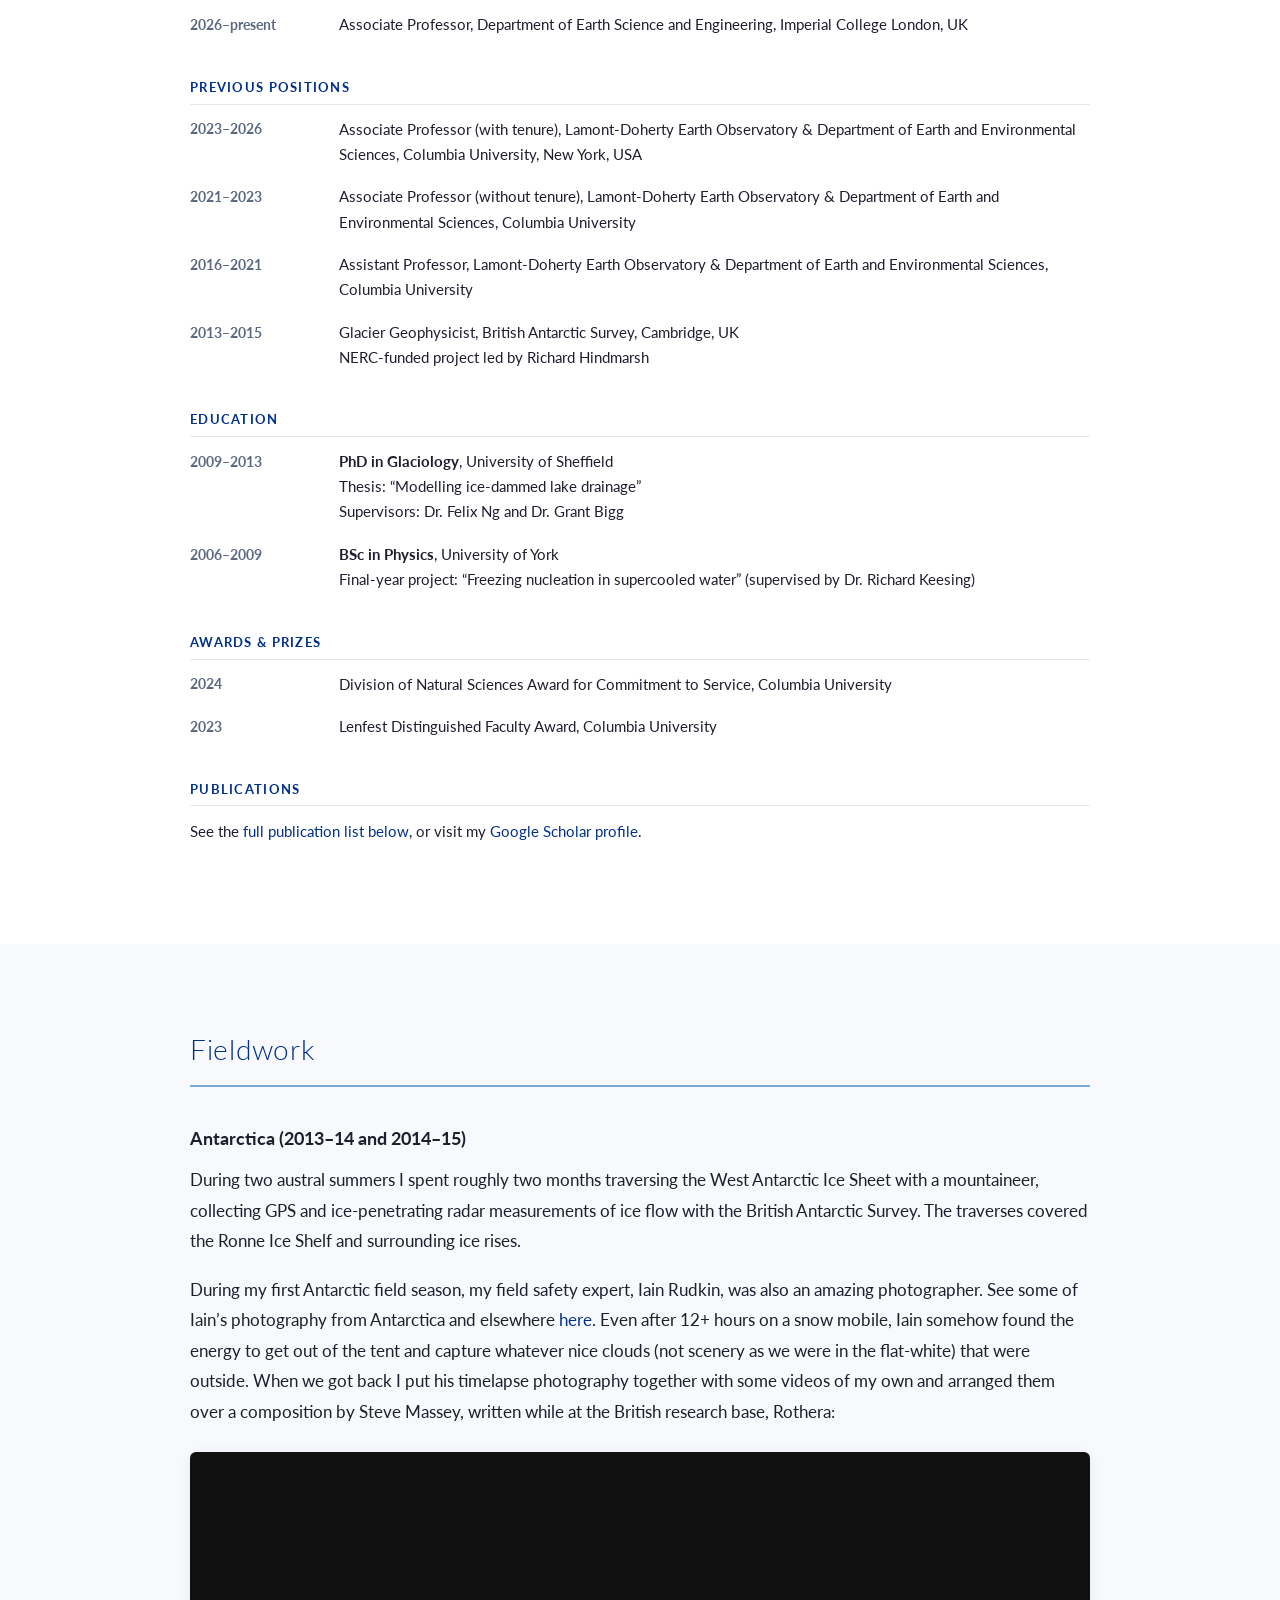
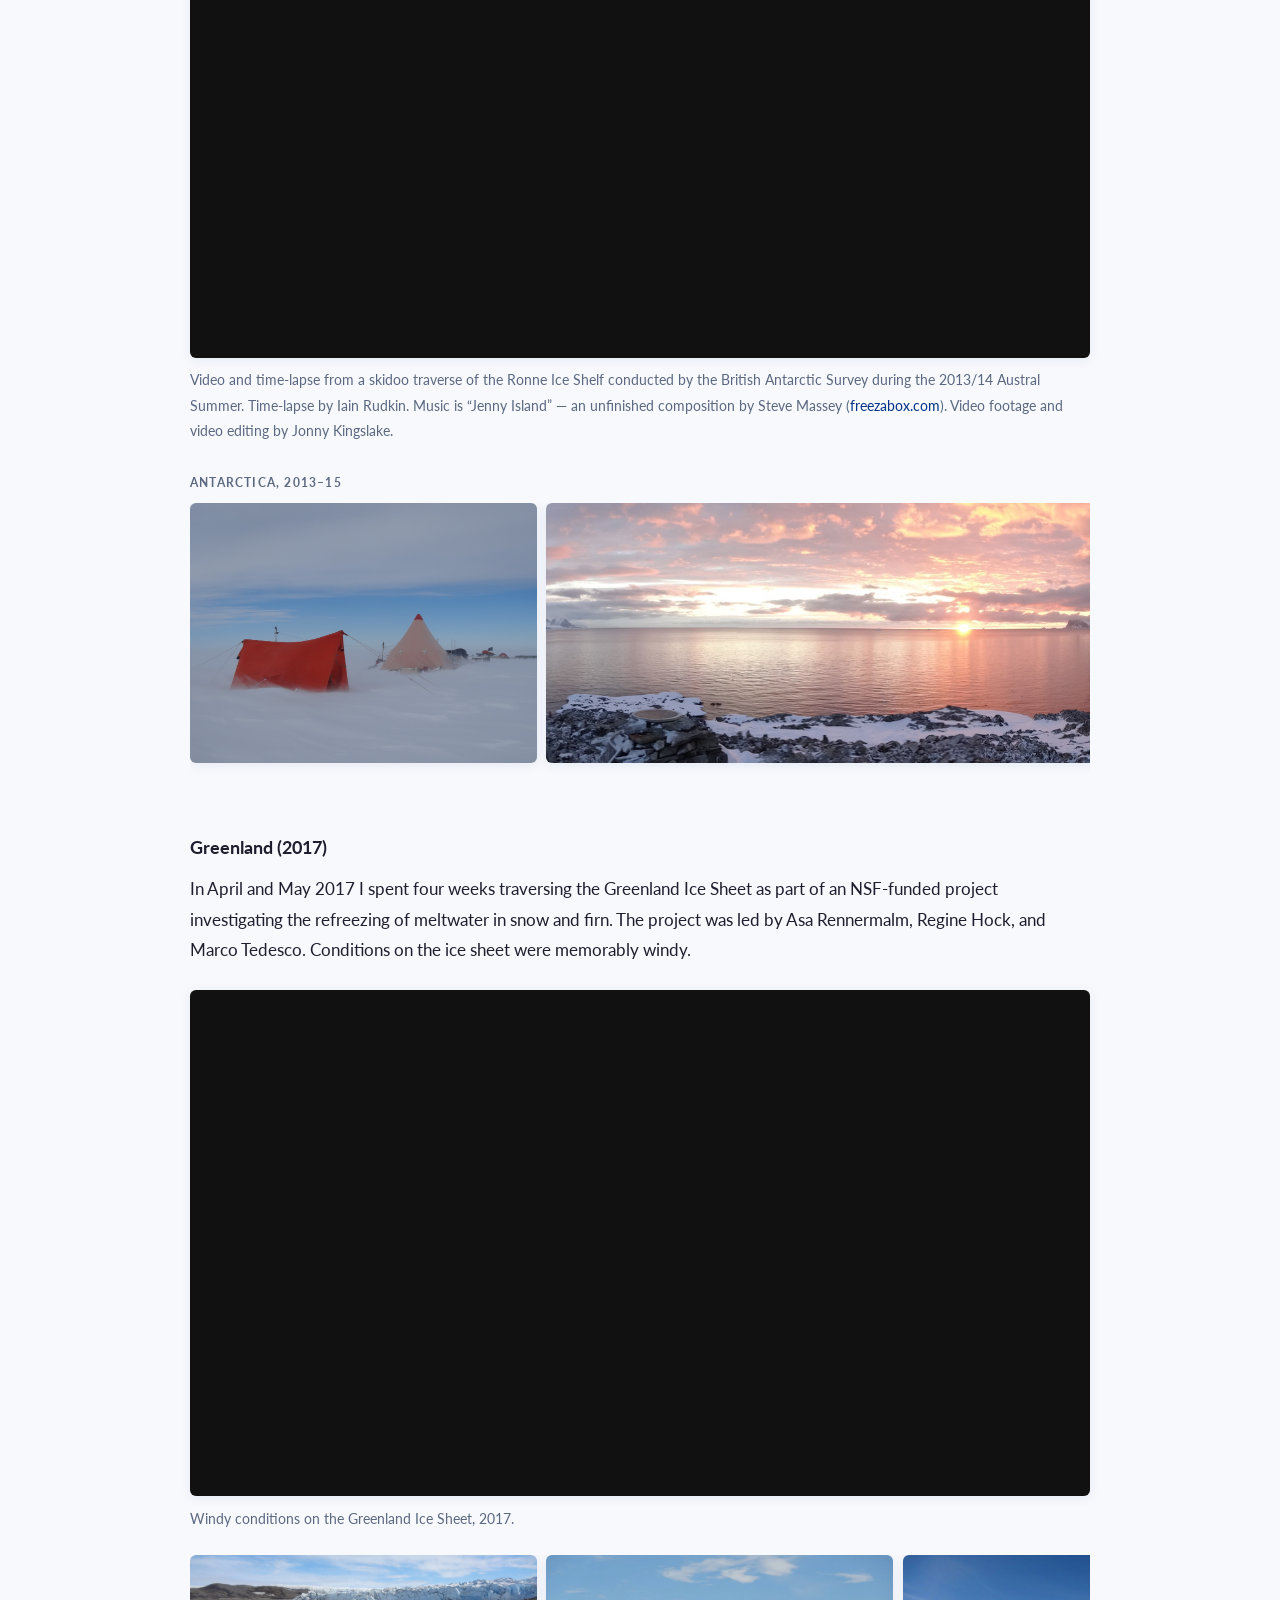
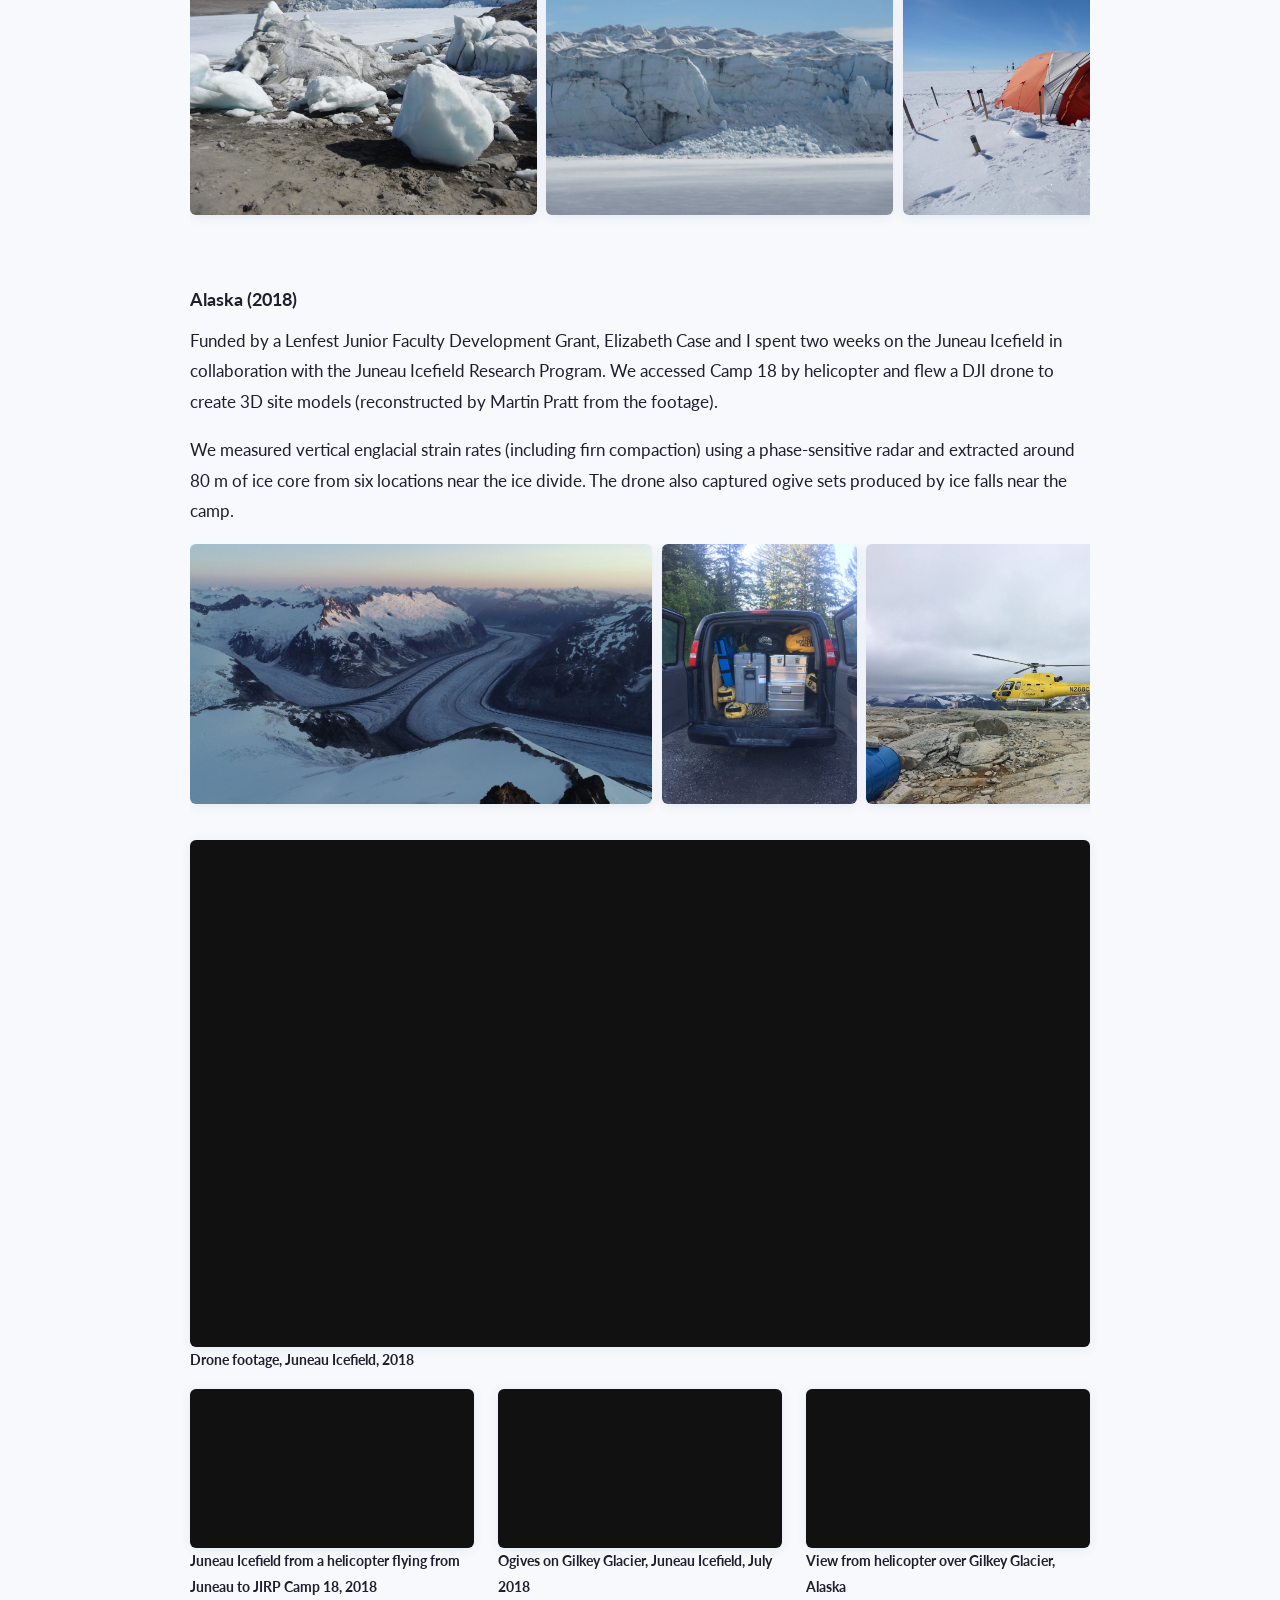
==== commit 82239898: "Update SHANTI project deets" ====
--- a/index.html
+++ b/index.html
@@ -95,9 +95,6 @@
         Glaciologist &middot; Associate Professor<br>
         Imperial College London
       </div>
-      <div class="hero-pitch">
-        I study the processes that control how ice sheets grow and shrink.
-      </div>
     </div>
     <div class="hero-location">Gilkey Glacier, Juneau Icefield, Alaska &middot; 2018</div>
   </div>
@@ -361,8 +358,8 @@
     </div>
 
     <div class="course-card">
-      <div class="course-name">Antarctic Surface Hydrology and Sea-Level Rise</div>
-      <div class="course-meta">Royal Society Research Fellowship &middot; starting 2026 &middot; hosted at Imperial College London &middot; with British Antarctic Survey</div>
+      <div class="course-name">Surface hydrology of Antarctic Ice Shelves (SHANTI)</div>
+      <div class="course-meta">Royal Society Faraday Discovery Research Fellowship &middot; started Sep 2026 </div>
       <p>
         Antarctic ice shelves slow ice flow and sea-level rise, but can collapse rapidly through
         fracturing driven by surface meltwater. My prior work showed that drainage networks
